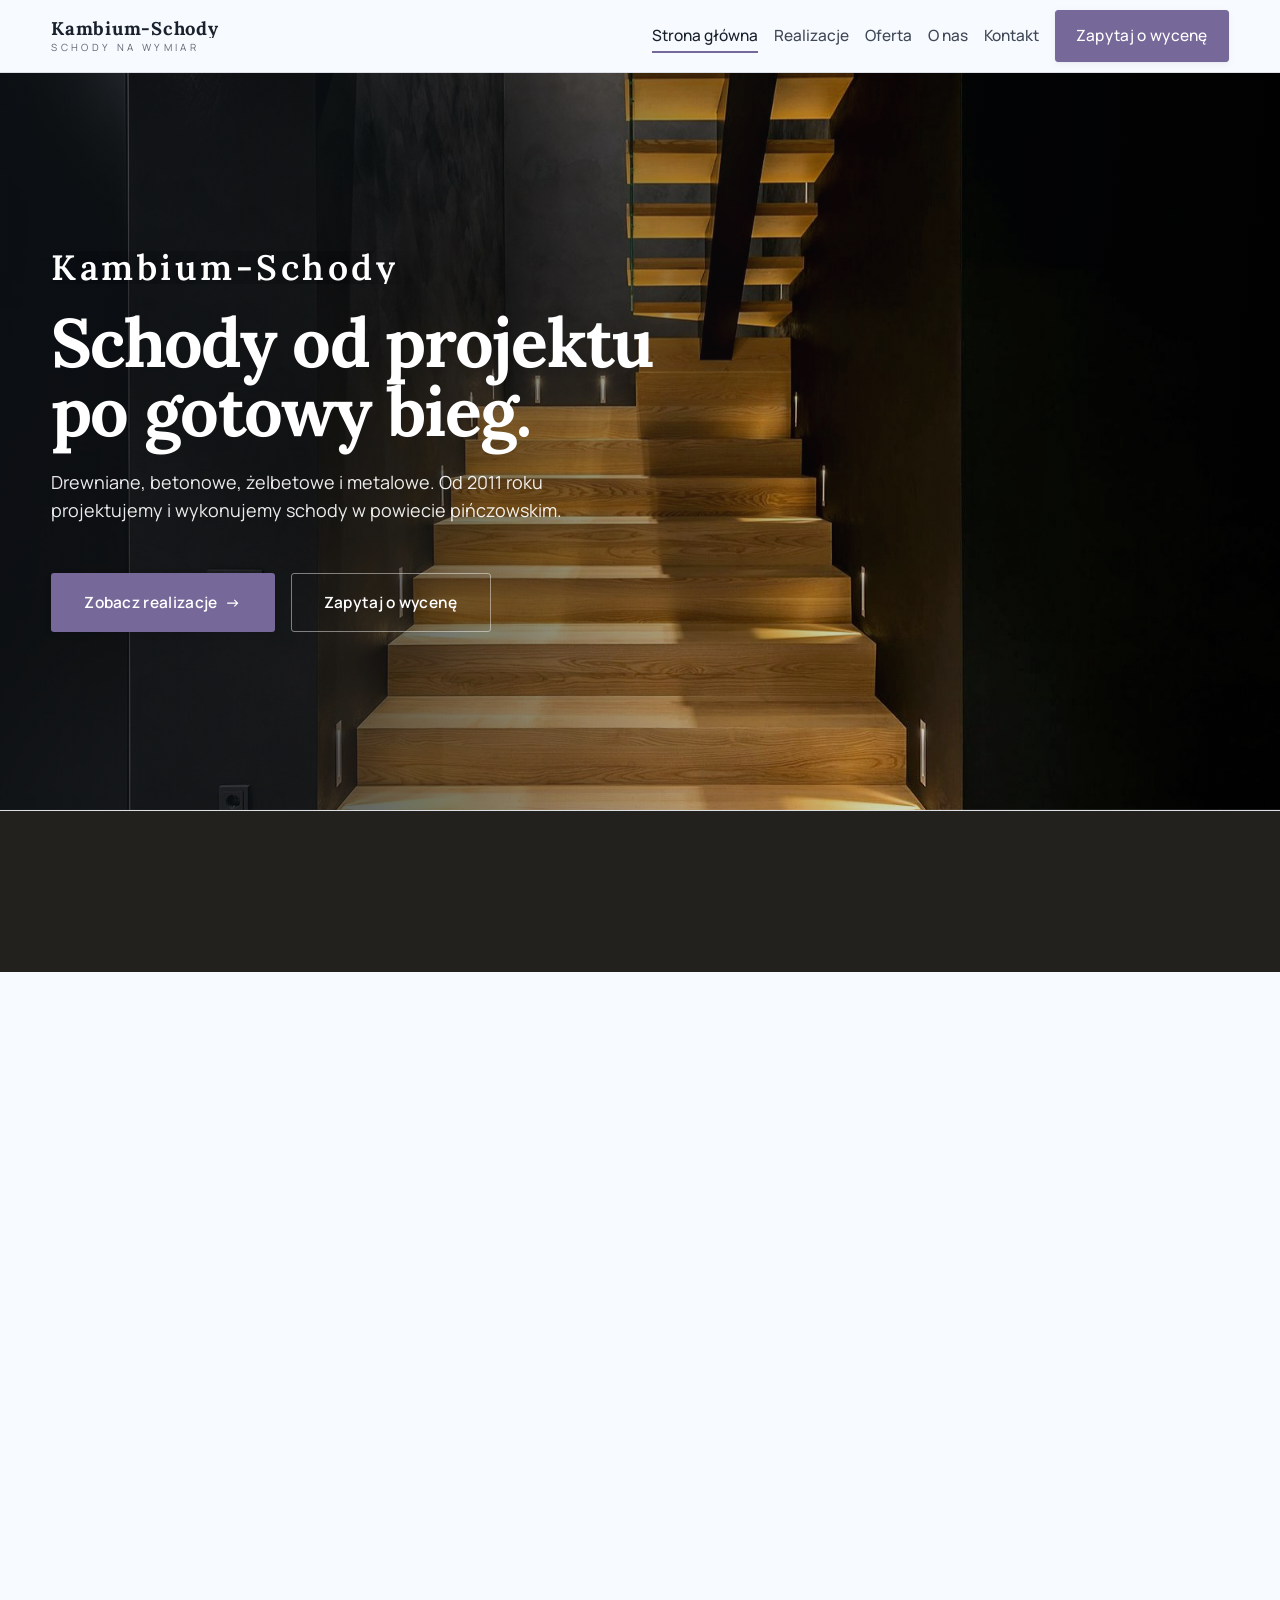
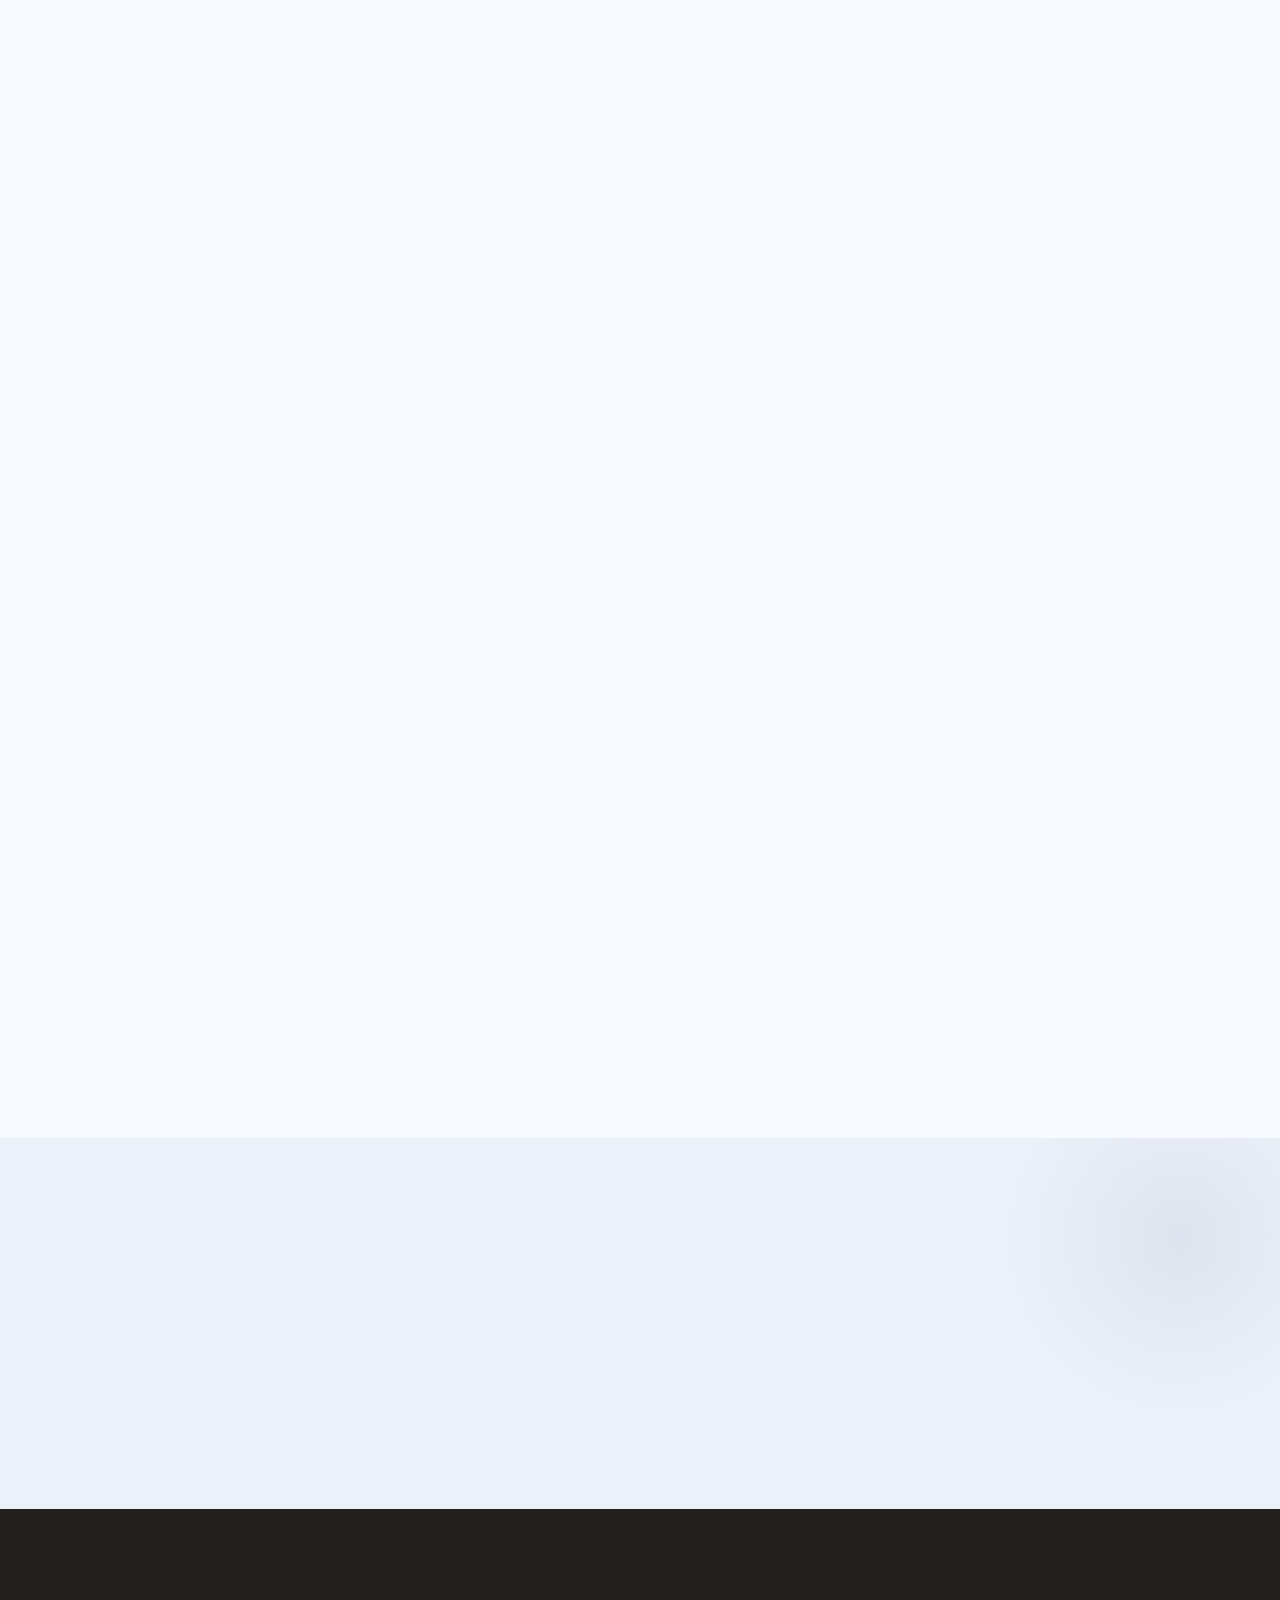
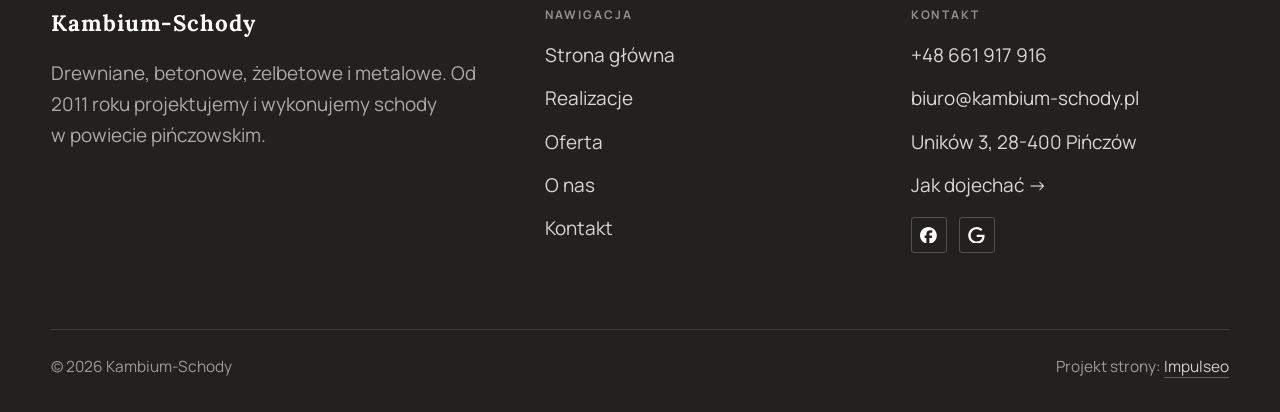
==== index.html @ c18d0c9b "Strona demo: kambium-schody" ====
<!DOCTYPE html>
<html lang="pl">
<head>
<meta charset="UTF-8">
<meta name="viewport" content="width=device-width, initial-scale=1.0">
<title>Kambium-Schody - schody na wymiar</title>
<meta name="description" content="Schody drewniane, betonowe, żelbetowe i metalowe na wymiar. Uników, powiat pińczowski. Zadzwoń: +48 661 917 916.">
<link rel="canonical" href="https://kris20032.github.io/kambium-schody/">
<meta name="robots" content="noindex, nofollow">
<meta property="og:type" content="website">
<meta property="og:locale" content="pl_PL">
<meta property="og:site_name" content="Kambium-Schody">
<meta property="og:title" content="Kambium-Schody - schody na wymiar">
<meta property="og:description" content="Schody drewniane, betonowe, żelbetowe i metalowe na wymiar. Uników, powiat pińczowski. Zadzwoń: +48 661 917 916.">
<meta property="og:url" content="https://kris20032.github.io/kambium-schody/">
<meta property="og:image" content="https://kris20032.github.io/kambium-schody/img/og.jpg">
<meta property="og:image:width" content="1200">
<meta property="og:image:height" content="630">
<meta name="twitter:card" content="summary_large_image">
<script type="application/ld+json">{"@context": "https://schema.org", "@type": "LocalBusiness", "name": "Kambium-Schody", "url": "https://kris20032.github.io/kambium-schody/", "telephone": "+48661917916", "image": "https://kris20032.github.io/kambium-schody/img/og.jpg", "areaServed": "Uników", "sameAs": ["https://www.facebook.com/p/Kambium-Schody-%C5%81ukasz-%C5%9Acis%C5%82o-100090317103360/", "https://www.google.com/maps/place/Kambium-Schody/@50.5383953,20.6402071,166m/data=!3m1!1e3!4m6!3m5!1s0x4717eae96c76dff5:0x727a5f4c9ac15c52!8m2!3d50.5385133!4d20.6400999!16s%2Fg%2F1tglxqtf"]}</script>
<link rel="preconnect" href="https://fonts.googleapis.com">
<link rel="preconnect" href="https://fonts.gstatic.com" crossorigin>
<link href="https://fonts.googleapis.com/css2?family=Lora:wght@500;600;700&family=Manrope:wght@400;500;600&display=swap" rel="stylesheet">
<link rel="stylesheet" href="assets/styles.css?v=30f448a4">
</head>
<body>

<header class="nav">
  <div class="wrap nav-inner">
    <a class="brand" href="index.html"><span class="name">Kambium-Schody</span><span class="sub">Schody na wymiar</span></a>
    <nav class="nav-links">
      <a href="index.html" class="active" aria-current="page">Strona główna</a>
      <a href="realizacje.html">Realizacje</a>
      <a href="oferta.html">Oferta</a>
      <a href="o-nas.html">O nas</a>
      <a href="kontakt.html">Kontakt</a>
      <a href="kontakt.html" class="btn btn-accent">Zapytaj o wycenę</a>
    </nav>
    <button class="nav-toggle" aria-label="Menu"><span></span><span></span><span></span></button>
  </div>
</header>

<main>
<section class="hero-cine">
  <img src="img/hero.jpg" fetchpriority="high" data-rotate="img/g1.jpg" alt="Kambium-Schody - Schody od projektu po gotowy bieg. " width="1600" height="1068">
  <div class="wrap">
    <div class="hero-copy">
      <div class="brandmark bm-m"><span class="bm-line"><span>Kambium-Schody</span></span></div>
      <h1>Schody od projektu po gotowy bieg. </h1>
      <p class="lead">Drewniane, betonowe, żelbetowe i metalowe. Od 2011 roku projektujemy i wykonujemy schody w powiecie pińczowskim.</p>
      <div class="hero-actions">
        <a href="realizacje.html" class="btn btn-accent">Zobacz realizacje <span class="arr">→</span></a>
        <a href="kontakt.html" class="btn btn-ghost btn-on-dark">Zapytaj o wycenę</a>
      </div>
    </div>
  </div>
</section>
<section class="strip n-5" style="padding-block:0">
  <div class="wrap">
    <div class="item reveal"><div class="k">Od 2011 roku</div><div class="v"></div></div>
    <div class="item reveal"><div class="k">Pomiar u klienta</div><div class="v"></div></div>
    <div class="item reveal"><div class="k">Drewno, beton, stal</div><div class="v"></div></div>
    <div class="item reveal"><div class="k">Projekt pod wymiar</div><div class="v"></div></div>
    <div class="item reveal"><div class="k">Powiat pińczowski</div><div class="v"></div></div>
  </div>
</section>
<section>
  <div class="wrap split">
    <div class="split-art reveal"><img src="img/g2.jpg" alt="Kambium-Schody - realizacja" loading="lazy" width="1600" height="1066" decoding="async"></div>
    <div class="split-copy reveal">
      <span class="eyebrow">Jak pracujemy</span>
      <h2>O nas</h2>
      <p class="muted">Od 2011 roku projektujemy i wykonujemy schody. Siedzibę mamy w Unikowie koło Pińczowa, a pracujemy głównie w powiecie pińczowskim i okolicach.</p>
      <p class="muted">Każde zlecenie traktujemy osobno, bo przy schodach liczy się każdy centymetr wysokości.</p>
      <a href="o-nas.html" class="btn btn-ghost">Poznaj nas <span class="arr">→</span></a>
    </div>
  </div>
</section>
<section class="gateways-band">
  <div class="wrap">
    <div class="gateways">
      <a href="oferta.html" class="gateway reveal"><img src="img/g3.jpg" alt="Schody drewniane" loading="lazy" width="1600" height="1068" decoding="async"><span class="g-ttl">Schody drewniane</span></a>
      <a href="oferta.html" class="gateway reveal"><img src="img/g4.jpg" alt="Schody betonowe i żelbetowe" loading="lazy" width="1562" height="1028" decoding="async"><span class="g-ttl">Schody betonowe i żelbetowe</span></a>
      <a href="oferta.html" class="gateway reveal"><img src="img/g5.jpg" alt="Schody metalowe" loading="lazy" width="1566" height="1036" decoding="async"><span class="g-ttl">Schody metalowe</span></a>
    </div>
  </div>
</section>
<section class="stopklatka" aria-hidden="true">
  <div class="stk-bg" style="background-image:url(img/g6.jpg)"></div>
</section>
<section class="opinie op-fallback">
  <div class="wrap">
    <div class="head center reveal">
      <span class="eyebrow">Opinie</span>
      <h2>Co mówią klienci</h2>
      <p>Wpisz Kambium-Schody w Google i przeczytaj opinie. Piszą je klienci po montażu, nie my.</p>
    </div>
  </div>
</section>
<section>
  <div class="wrap">
    <div class="head reveal">
      <span class="eyebrow">Realizacje</span>
      <h2>Schody we wnętrzach</h2>
      <p>Drewno, beton i stal. Zobacz, jakie rodzaje schodów można zrobić we wnętrzu, a o nasze realizacje zapytaj przy telefonie.</p>
    </div>
    <div class="gallery">
      <div class="tile t-two3 reveal"><img src="img/g7.jpg" alt="Kambium-Schody" loading="lazy" width="1534" height="990" decoding="async"></div>
      <div class="tile t-third reveal"><img src="img/about.jpg" alt="Kambium-Schody" loading="lazy" width="720" height="960" decoding="async"></div>
    </div>
    <div style="margin-top:var(--space-7)" class="reveal"><a href="realizacje.html" class="btn btn-accent">Pełna galeria <span class="arr">→</span></a></div>
  </div>
</section>
<section class="cta">
  <div class="wrap">
    <div class="reveal">
      <span class="eyebrow">Współpraca</span>
      <h2>Zacznijmy od krótkiej rozmowy.</h2>
      <p>Jeden telefon wystarczy, żeby wiedzieć, na czym stoisz.</p>
    </div>
    <div class="cta-actions reveal">
      <a href="kontakt.html" class="btn btn-light">Zapytaj o wycenę <span class="arr">→</span></a>
      <a href="tel:+48661917916" class="btn btn-ghost btn-ghost-cta">+48 661 917 916</a>
    </div>
  </div>
</section>
</main>

<footer>
  <div class="wrap">
    <div class="foot-grid">
      <div class="foot-brand">
        <div class="name">Kambium-Schody</div>
        <p>Drewniane, betonowe, żelbetowe i metalowe. Od 2011 roku projektujemy i wykonujemy schody w powiecie pińczowskim.</p>
      </div>
      <div class="foot-col">
        <h4>Nawigacja</h4>
        <a href="index.html">Strona główna</a>
        <a href="realizacje.html">Realizacje</a>
        <a href="oferta.html">Oferta</a>
        <a href="o-nas.html">O nas</a>
        <a href="kontakt.html">Kontakt</a>
      </div>
      <div class="foot-col">
        <h4>Kontakt</h4>
        <a href="tel:+48661917916">+48 661 917 916</a>
        <a href="mailto:biuro@kambium-schody.pl">biuro@kambium-schody.pl</a>
        <p>Uników 3, 28-400 Pińczów</p>
        <a href="https://www.google.com/maps/place/Kambium-Schody/@50.5383953,20.6402071,166m/data=!3m1!1e3!4m6!3m5!1s0x4717eae96c76dff5:0x727a5f4c9ac15c52!8m2!3d50.5385133!4d20.6400999!16s%2Fg%2F1tglxqtf" target="_blank" rel="noopener">Jak dojechać →</a>
      <div class="foot-soc">
        <a class="soc" href="https://www.facebook.com/p/Kambium-Schody-%C5%81ukasz-%C5%9Acis%C5%82o-100090317103360/" target="_blank" rel="noopener" aria-label="Facebook - Kambium-Schody"><svg viewBox="0 0 24 24" aria-hidden="true" focusable="false"><path d="M9.101 23.691v-7.98H6.627v-3.667h2.474v-1.58c0-4.085 1.848-5.978 5.858-5.978.401 0 .955.042 1.468.103a8.68 8.68 0 0 1 1.141.195v3.325a8.623 8.623 0 0 0-.653-.036 26.805 26.805 0 0 0-.733-.009c-.707 0-1.259.096-1.675.309a1.686 1.686 0 0 0-.679.622c-.258.42-.374.995-.374 1.752v1.297h3.919l-.386 2.103-.287 1.564h-3.246v8.245C19.396 23.238 24 18.179 24 12.044c0-6.627-5.373-12-12-12s-12 5.373-12 12c0 5.628 3.874 10.35 9.101 11.647Z" fill="currentColor"/></svg></a>
        <a class="soc" href="https://www.google.com/maps/place/Kambium-Schody/@50.5383953,20.6402071,166m/data=!3m1!1e3!4m6!3m5!1s0x4717eae96c76dff5:0x727a5f4c9ac15c52!8m2!3d50.5385133!4d20.6400999!16s%2Fg%2F1tglxqtf" target="_blank" rel="noopener" aria-label="Google - Kambium-Schody"><svg viewBox="0 0 24 24" aria-hidden="true" focusable="false"><path d="M12.48 10.92v3.28h7.84c-.24 1.84-.853 3.187-1.787 4.133-1.147 1.147-2.933 2.4-6.053 2.4-4.827 0-8.6-3.893-8.6-8.72s3.773-8.72 8.6-8.72c2.6 0 4.507 1.027 5.907 2.347l2.307-2.307C18.747 1.44 16.133 0 12.48 0 5.867 0 .307 5.387.307 12s5.56 12 12.173 12c3.573 0 6.267-1.173 8.373-3.36 2.16-2.16 2.84-5.213 2.84-7.667 0-.76-.053-1.467-.173-2.053H12.48z" fill="currentColor"/></svg></a>
      </div>
      </div>
    </div>
    <div class="foot-bot">
      <span>© 2026 Kambium-Schody</span>
      <span>Projekt strony: <a class="foot-credit" href="https://impulseo.pl" target="_blank" rel="noopener">Impulseo</a></span>
    </div>
  </div>
</footer>
<div class="sticky-reserve"><a class="sr-book" href="kontakt.html">Zapytaj o wycenę</a><a class="sr-call" href="tel:+48661917916" aria-label="Zadzwoń"><svg class="ico-tel" width="16" height="16" viewBox="0 0 24 24" fill="none" aria-hidden="true"><path d="M6.6 10.8a15.5 15.5 0 0 0 6.6 6.6l2.2-2.2a1 1 0 0 1 1-.24 11.4 11.4 0 0 0 3.6.58 1 1 0 0 1 1 1V20a1 1 0 0 1-1 1A17 17 0 0 1 3 4a1 1 0 0 1 1-1h3.5a1 1 0 0 1 1 1c0 1.25.2 2.46.58 3.6a1 1 0 0 1-.25 1l-2.23 2.2Z" fill="currentColor"/></svg></a></div>
<div class="demo-wazne" data-do="2026-11-19" data-cykl="3" hidden><svg class="dw-ico" width="13" height="13" viewBox="0 0 24 24" fill="none" aria-hidden="true"><circle cx="12" cy="12" r="8.6" stroke="currentColor" stroke-width="1.8"/><path d="M12 7.2V12l3.3 2" stroke="currentColor" stroke-width="1.8" stroke-linecap="round"/></svg><span class="dw-txt"></span></div>

<script src="assets/main.js"></script>
</body>
</html>
---- assets/styles.css ----
/* ============================================================
   STOLBASZ — premium, architektoniczny B2B fit-out
   Jasna paleta, zero brązu. System wg premium-web-craft.
   Projekt strony: Impulseo (impulseo.pl)
   ============================================================ */

:root{
  /* PALETA — jasna, architektoniczna, chłodna */
  --paper:#F3F1EC;          /* główne tło */
  --paper-2:#E6E3DB;        /* sekcje alternatywne (chłodny jasny szary) */
  --paper-3:#E6E3DB;        /* delikatne wypełnienia */
  --ink:#23211E;            /* tekst główny — chłodny grafit */
  --ink-soft:#43403A;       /* nagłówki drugorzędne */
  --muted:#87837A;          /* tekst poboczny */
  --line:rgba(35,33,30,.12);/* hairline */
  --accent:#8A6B3C;         /* stonowany petrol-slate — jedyny akcent */
  --accent-d:#6E5430;
  --accent-soft:rgba(138,107,60,.10);
  --dark:#23211E;           /* sekcje ciemne (stopka/CTA) */

  /* HOVER ZDJĘĆ — JEDEN standard dla całego silnika (decyzja K. 04.08.2026, artefakt z wariantami).
     AKTUALNE (K.+Szymon 09.08.2026, wybór z artefaktu 6 wariantów): zoom 1.05 przy 1.4s -
     przy tak długim czasie mocniejszy kadr NIE skacze, tylko „oddycha". Poprzedni standard
     (1.02 / .55s z 04.08) odbierany jako dynamiczny i szybki.
     Spoczynek lekko przygaszony, ale TYLKO tam, gdzie jest mysz (@media hover:hover) —
     na telefonie zdjęcia zostają w pełnej jasności. */
  --img-zoom:1.05;                   /* K.+Szymon 09.08: wariant F z artefaktu porównawczego */
  --img-rest:brightness(.95) saturate(.99);
  --img-hot:brightness(1.06) saturate(1.05);
  --img-dur:1.4s;                    /* K.+Szymon 09.08 (wariant F): powoli = elegancko */
  --img-ease:cubic-bezier(.16,.84,.44,1);  /* miękki ogon, efekt „oddychania" */

  /* ODSTĘPY — skala 4/8 */
  --space-1:4px; --space-2:8px; --space-3:12px; --space-4:16px; --space-5:24px;
  --space-6:32px; --space-7:48px; --space-8:64px; --space-9:96px; --space-10:128px;

  /* TYPOGRAFIA — fluid clamp() (skala podbita 16.07.2026: większe, czytelniejsze litery — uwaga Adama) */
  --text-sm:clamp(.9rem,.87rem + .12vw,1rem);
  --text-base:clamp(1.08rem,1.04rem + .18vw,1.2rem);
  --text-lg:clamp(1.24rem,1.15rem + .34vw,1.44rem);
  --text-h3:clamp(1.34rem,1.22rem + .55vw,1.66rem);
  --text-h2:clamp(2.1rem,1.66rem + 2.1vw,3.1rem);
  --text-h1:clamp(2.9rem,2.1rem + 4vw,5.1rem);

  /* PROMIENIE — architektoniczne, raczej ostre */
  --r-sm:3px; --r-md:6px; --r-lg:10px;

  /* RUCH */
  --ease:cubic-bezier(.25,.46,.45,.94); --dur:.24s;

  /* CIENIE — miękkie, warstwowe */
  --sh-sm:0 1px 2px rgba(16,24,32,.04), 0 2px 8px rgba(16,24,32,.05);
  --sh-md:0 2px 6px rgba(16,24,32,.05), 0 12px 28px -8px rgba(16,24,32,.12);
  --sh-lg:0 6px 14px rgba(16,24,32,.07), 0 26px 56px -18px rgba(16,24,32,.22);

  --hairline:1px solid var(--line);

  --font-display:'Lora',serif;
  --font-body:'Manrope',sans-serif;
}

*{box-sizing:border-box;margin:0;padding:0}
html{scroll-behavior:smooth}
body{
  font-family:var(--font-body);
  font-size:var(--text-base);
  line-height:1.65;
  color:var(--ink);
  background:var(--paper);
  -webkit-font-smoothing:antialiased;
  text-rendering:optimizeLegibility;
}
img{max-width:100%;height:auto;display:block}  /* height:auto = width/height z atrybutów trzyma proporcje (TOP#12) */
a{color:inherit;text-decoration:none}

.wrap{width:min(92%,1180px);margin-inline:auto}
section{padding-block:clamp(52px,6.5vw,96px)}

h1,h2,h3{font-family:var(--font-display);font-weight:700;line-height:1.08;letter-spacing:-.02em;color:var(--ink)}
h1{font-size:var(--text-h1);letter-spacing:-.035em}
h2{font-size:var(--text-h2);letter-spacing:-.025em}
h3{font-size:var(--text-h3)}
/* MIARA — długość wiersza. WCAG 2.2 SC 1.4.8: max 80 znaków; Butterick: 45–90.
   68ch daje realnie 72–78 znaków polskiego tekstu, czyli z zapasem pod granicą.
   Wcześniej limit miał TYLKO <p> — <li>, <blockquote> i <dd> nie miały żadnego,
   i to jedyny powód, dla którego 23 bloki na dwóch oddanych stronach jadą po
   83–106 znaków w wierszu (pomiar 07.08.2026, bramka `miara`).
   ⚠️ Listy i definicje ograniczamy TYLKO bez klasy: `ul`/`ol` z klasą to u nas
   układ (siatki kafli, menu), a nie tekst ciągły — tam miarę wyznacza układ. */
/* 60ch, nie 68ch (K. 10.08): po zmianie fontów na węższe kroje (DM Sans i spółka)
   w 68ch mieściło się ~90 znaków - bramka pikselowa słusznie zgłaszała przekroczenie
   granicy 80. Pomiar na żywej przeglądarce: 60ch = 90 znaków, 53ch = ~78 znaków, czyli normę WCAG 1.4.8. */
:root{ --miara:53ch }
p{max-width:min(100%,var(--miara))}
blockquote,
ul:not([class])>li, ol:not([class])>li,
dl:not([class])>dd{max-width:min(100%,var(--miara))}

/* ⚠️ Świadomie BEZ wyjątku `.tile p,.card p,.svc p{max-width:none}`, choć nasuwa się sam:
   te akapity BYŁY już ograniczone (stare `p{max-width:65ch}`), więc „wyjątek" nie odblokowałby
   niczego nowego — tylko ROZLUŹNIŁ stan sprzed zmiany na wszystkich demach naraz.
   `figcaption` żadna z reguł wyżej nie dotyczy, więc też nie potrzebuje zwolnienia. */

/* ŁAMANIE. `balance` wyrównuje długości wierszy w nagłówku, `pretty` pilnuje ostatniego
   wiersza akapitu, żeby nie został w nim jeden wyraz. Obsługiwane od Chrome 117 /
   Safari 17.5; starsze przeglądarki po prostu ignorują tę własność.
   `text-wrap:pretty` nie występowało dotąd ANI RAZ w silniku ani w repo klientów. */
h1,h2,h3,.lead,.lede{text-wrap:balance}
p,li,blockquote,dd{text-wrap:pretty}

.eyebrow{
  font-family:var(--font-body);
  font-size:var(--text-sm);
  font-weight:600;
  letter-spacing:.18em;
  text-transform:uppercase;
  color:var(--accent);
  display:inline-flex;align-items:center;gap:var(--space-3);
}
/* flex:none + margin-top = kreska trzyma się PIERWSZEJ linii. Wcześniej align-items:center
   centrowało ją względem całego bloku i przy zawinięciu (długi kicker typu
   „…WNĘTRZ · LESZNO · OD 2019") druga linia lądowała z brzydkim wcięciem. */
.eyebrow{align-items:flex-start}
.eyebrow>*,.eyebrow{text-wrap:balance}   /* dlugi kicker lamal sie na sierote typu samo „2019" w drugiej linii */
.eyebrow::before{content:"";width:28px;height:1px;background:var(--accent);display:inline-block;flex:none;margin-top:.62em}

.muted{color:var(--muted)}
.lead{font-size:var(--text-lg);line-height:1.55;color:var(--ink-soft);max-width:50ch}

/* ---------- BUTTONS ---------- */
.btn{
  display:inline-flex;align-items:center;gap:var(--space-2);
  font-weight:600;font-size:var(--text-sm);letter-spacing:.02em;
  padding:var(--space-4) var(--space-6);
  border-radius:var(--r-sm);
  transition:transform var(--dur) var(--ease),box-shadow var(--dur) var(--ease),background var(--dur) var(--ease);
  cursor:pointer;border:1px solid transparent;
}
.btn-accent{background:var(--accent);color:#fff;box-shadow:var(--sh-sm)}
.btn-accent:hover{background:var(--accent-d);transform:translateY(-2px);box-shadow:var(--sh-md)}
.btn-accent:active{transform:translateY(0);box-shadow:var(--sh-sm)}
.btn-ghost{background:transparent;color:var(--ink);border-color:var(--line)}
.btn-ghost:hover{border-color:var(--accent);color:var(--accent);transform:translateY(-2px)}
.btn-light{background:#fff;color:var(--ink);box-shadow:var(--sh-sm)}
.btn-light:hover{transform:translateY(-2px);box-shadow:var(--sh-md)}
.btn .arr{transition:transform var(--dur) var(--ease)}
.btn:hover .arr{transform:translateX(4px)}

/* ---------- NAV ---------- */
.nav{
  position:sticky;top:0;z-index:50;
  background:color-mix(in srgb,var(--paper) 88%,transparent);
  backdrop-filter:saturate(140%) blur(10px);
  border-bottom:var(--hairline);
}
.nav-inner{display:flex;align-items:center;justify-content:space-between;gap:var(--space-5);height:72px}
/* ANTY-NACHODZENIE (K. 05.08.2026): długa nazwa firmy + przycisk z pełnym numerem nie mieściły się w pasku
   i flex ściskał linki PONIŻEJ ich treści - "Kontakt" wchodził na ramkę "Zadzwoń +48 ...". Teraz ustępuje
   nazwa marki (skrót wielokropkiem), a menu i przycisk nigdy się nie kurczą ani nie zachodzą na siebie. */
.brand{display:flex;flex-direction:column;line-height:1;min-width:0;flex:0 1 auto}
.brand .name{font-family:var(--font-display);font-weight:800;font-size:1.35rem;letter-spacing:.04em;white-space:nowrap;overflow:hidden;text-overflow:ellipsis}
.brand .sub{font-size:.62rem;letter-spacing:.34em;text-transform:uppercase;color:var(--muted);margin-top:5px;white-space:nowrap;overflow:hidden;text-overflow:ellipsis}
.nav-links{display:flex;align-items:center;gap:var(--space-6);flex:0 0 auto}
.nav-links a{font-size:var(--text-sm);font-weight:500;color:var(--ink-soft);position:relative;padding-block:4px;white-space:nowrap;transition:color var(--dur) var(--ease)}
.nav-links a::after{content:"";position:absolute;left:0;bottom:0;width:0;height:1.5px;background:var(--accent);transition:width var(--dur) var(--ease)}
.nav-links a:hover,.nav-links a.active{color:var(--ink)}
.nav-links a:hover::after,.nav-links a.active::after{width:100%}
.nav-links .btn{padding:var(--space-2) var(--space-5)}
/* przyciski w nav: właściwy kolor (przebij .nav-links a) + bez podkreślenia */
.nav-links a.btn-accent{color:#fff}
.nav-links a.btn-ghost,.nav-links a.btn-light{color:var(--ink)}
/* CTA w pasku: NIE podkreślenie spod linków menu, ale ten sam przelatujący błysk,
   co na wszystkich innych przyciskach (zgłoszenie K. 13.08.2026 - „na hero jest efekt
   światła przechodzącego przez przycisk, na navbarze go nie ma, a mają być identyczne").
   Reguła `.nav-links a::after` jest silniejsza od `.btn::after`, więc trzeba jej
   geometrię wyzerować i wpisać połysk z nazwy - samo `display:none` gasiło efekt. */
.nav-links a.btn::after{
  display:block;content:"";position:absolute;inset:0;z-index:-1;pointer-events:none;
  width:auto;height:auto;border-radius:inherit;   /* kasuje geometrię podkreślenia (width:0;height:1.5px) */
  background:linear-gradient(100deg,transparent 32%,rgba(255,255,255,.20) 50%,transparent 68%);
  translate:-120% 0}
@media (prefers-reduced-motion:no-preference){
  .nav-links a.btn:hover::after{translate:120% 0;transition:translate .75s var(--mt-ease,cubic-bezier(.16,.84,.44,1))}
}
.nav-toggle{display:none;background:none;border:none;cursor:pointer;flex-direction:column;gap:5px;padding:8px}
.nav-toggle span{width:24px;height:2px;background:var(--ink);transition:var(--dur)}
/* Ciasny zakres MIĘDZY menu mobilnym a pełnym pulpitem: zbijamy odstępy i nazwę marki,
   żeby wszystko zmieściło się naturalnie, zanim w ogóle dojdzie do skracania wielokropkiem. */
@media(max-width:1280px) and (min-width:921px){
  .nav-links{gap:var(--space-4)}
  .nav-links .btn{padding:var(--space-2) var(--space-4)}
  .brand .name{font-size:1.15rem}
}

/* ---------- HERO (split) ---------- */
.hero{position:relative;overflow:hidden;border-bottom:var(--hairline)}
.hero-grid{display:grid;grid-template-columns:1.05fr .95fr;gap:clamp(24px,4vw,60px);align-items:center;
  padding-block:clamp(36px,4.5vw,64px)}
.hero-copy .eyebrow{margin-bottom:var(--space-5)}
.hero-copy h1{margin-bottom:var(--space-5)}
.hero-copy .lead{margin-bottom:var(--space-7)}
.hero-actions{display:flex;flex-wrap:wrap;gap:var(--space-4)}
.hero-art{position:relative;aspect-ratio:4/3;border-radius:var(--r-lg);overflow:hidden;box-shadow:var(--sh-lg)}
.hero-art img{width:100%;height:100%;object-fit:cover}
.hero-art::after{content:"";position:absolute;inset:0;background:linear-gradient(180deg,transparent 55%,rgba(18,24,28,.28))}
.hero-badge{position:absolute;left:var(--space-5);bottom:var(--space-5);z-index:2;
  background:rgba(252,252,251,.94);backdrop-filter:blur(4px);
  border-radius:var(--r-md);padding:var(--space-4) var(--space-5);box-shadow:var(--sh-md);max-width:78%}
.hero-badge strong{display:block;font-family:var(--font-display);font-size:1rem;letter-spacing:-.01em}
.hero-badge span{font-size:var(--text-sm);color:var(--muted)}

/* ---------- HERO duży / kinowy (strona główna) ---------- */
.hero-cine{position:relative;min-height:clamp(560px,82vh,840px);min-height:clamp(560px,82svh,840px);display:flex;align-items:center;overflow:hidden;border-bottom:var(--hairline)}
.hero-cine>img{position:absolute;inset:0;width:100%;height:100%;object-fit:cover;z-index:0}
.hero-cine::after{content:"";position:absolute;inset:0;z-index:1;
  background:linear-gradient(95deg,rgba(13,18,23,.86) 0%,rgba(13,18,23,.64) 32%,rgba(13,18,23,.24) 62%,rgba(13,18,23,.04) 100%)}
.hero-cine .wrap{position:relative;z-index:2;padding-block:var(--space-8)}
.hero-cine .hero-copy{max-width:660px}
.hero-cine .eyebrow{color:#fff;margin-bottom:var(--space-5)}
.hero-cine .eyebrow::before{background:#fff}
.hero-cine h1{color:#fff;margin-bottom:var(--space-5);font-size:clamp(2.9rem,2rem + 4.4vw,5.2rem);text-wrap:balance}
.hero-cine .lead{color:rgba(255,255,255,.92);max-width:48ch;margin-bottom:var(--space-7)}
.hero-cine .hero-actions{display:flex;flex-wrap:wrap;gap:var(--space-4)}
/* NISKIE OKNO (laptop z dokiem i paskami przeglądarki ma ~700-780 px wysokości widoku):
   H1 do 5.2rem + długi lead nie mieściły się i przyciski wypadały POD krawędź ekranu -
   klient widział stronę bez ani jednego CTA. Skalujemy w dół, zamiast przycinać treść. */
@media(min-width:821px) and (max-height:820px){
  .hero-cine{min-height:clamp(520px,94svh,780px)}
  .hero-cine .wrap{padding-block:var(--space-6)}
  .hero-cine h1{font-size:clamp(2.2rem,1.5rem + 2.6vw,3.6rem);margin-bottom:var(--space-4)}
  .hero-cine .eyebrow{margin-bottom:var(--space-4)}
  .hero-cine .lead{margin-bottom:var(--space-5);max-width:44ch}
}
@media(max-width:680px){
  .hero-cine{min-height:clamp(520px,76vh,640px);min-height:clamp(520px,76svh,640px);align-items:flex-end}
  .hero-cine::after{background:linear-gradient(0deg,rgba(13,18,23,.9) 6%,rgba(13,18,23,.45) 55%,rgba(13,18,23,.25) 100%)}
  .hero-cine .wrap{padding-bottom:var(--space-9)}
  /* TELEFON (~90% oglądających): lead potrafił zająć 8 linii i zepchnąć CTA poza pierwszy ekran.
     Zwężamy interlinię i skalę - treści nie ucinamy, bo to ona sprzedaje. */
  .hero-cine .lead{font-size:.98rem;line-height:1.5;margin-bottom:var(--space-5)}
  .hero-cine .eyebrow{font-size:.72rem;letter-spacing:.13em;margin-bottom:var(--space-4)}
  .hero-cine .eyebrow::before{width:20px}
  .hero-cine h1{margin-bottom:var(--space-4)}
}

/* full-bleed hero variant (podstrony) */
.pagehead{position:relative;min-height:46vh;min-height:46svh;display:flex;align-items:flex-end;overflow:hidden;border-bottom:var(--hairline)}
.pagehead img{position:absolute;inset:0;width:100%;height:100%;object-fit:cover}
/* 10.08.2026 (decyzja K.): mocniejsze przyciemnienie + cień pod tekstem. Bramka mierzyła na
   nagłówkach podstron 3,38-3,43:1 przy wymaganych 4,5 — jasne zdjęcie (hala, śnieg, niebo)
   podchodziło pod biały tekst. Zdjęcia klientów są różne, więc kontrast musi dawać WARSTWA,
   a nie szczęśliwy dobór kadru. */
.pagehead::after{content:"";position:absolute;inset:0;background:linear-gradient(180deg,rgba(18,24,28,.40),rgba(18,24,28,.76))}
.pagehead .wrap{position:relative;z-index:2;padding-block:var(--space-9);color:#fff}
.pagehead h1{color:#fff;max-width:18ch;text-shadow:0 2px 16px rgba(0,0,0,.55)}
.pagehead .eyebrow{color:#fff}
.pagehead .eyebrow::before{background:#fff}
.pagehead p{color:rgba(255,255,255,.92);margin-top:var(--space-4);max-width:54ch;text-shadow:0 1px 12px rgba(0,0,0,.5)}

/* ---------- STRIP (pasek skrótów / liczby) ---------- */
.strip{background:var(--dark);color:#fff}
/* PASEK HASEŁ — standard 04.08.2026 (decyzja K.): 5 haseł w JEDNYM rzędzie, tekst WYŚRODKOWANY,
   węższe marginesy boczne niż reszta strony (pasek ma iść szerzej), równe wysokości kolumn. */
.strip .wrap{width:min(96%,1440px);display:grid;grid-template-columns:repeat(5,1fr);
  gap:var(--space-5);padding-block:var(--space-7);align-items:stretch}
.strip .item .k{font-family:var(--font-display);font-size:clamp(1.05rem,.82rem + .85vw,1.55rem);
  font-weight:800;letter-spacing:-.02em;color:#fff;line-height:1.18;text-wrap:balance}
.strip .item .v{font-size:var(--text-sm);color:rgba(255,255,255,.66);margin-top:var(--space-2);line-height:1.4}
.strip .item{border-left:2px solid var(--accent);padding-inline:var(--space-4);
  text-align:center;display:flex;flex-direction:column;justify-content:center}
/* liczba kolumn = liczba haseł, żeby ostatnie nie zostawało samo w drugim rzędzie.
   Klasę n-N nadaje multipage.py; domyślnie (bez klasy) pasek jest 5-kolumnowy. */
.strip.n-2 .wrap{grid-template-columns:repeat(2,1fr)}
.strip.n-3 .wrap{grid-template-columns:repeat(3,1fr)}
.strip.n-4 .wrap{grid-template-columns:repeat(4,1fr);gap:var(--space-6)}
.strip.n-4 .item .k{font-size:clamp(1.3rem,1rem + 1.1vw,2rem)}
.strip.n-6 .wrap{grid-template-columns:repeat(6,1fr);gap:var(--space-4)}
.strip.n-6 .item .k{font-size:clamp(.98rem,.8rem + .7vw,1.35rem)}
/* równe łamanie: zamiast "długa linia + jedno słowo" obie linie zbliżonej długości */
.strip .item .k{text-wrap:balance}

/* ---------- SECTION HEAD ---------- */
.head{max-width:48rem;margin-bottom:var(--space-8)}
.head.center{margin-inline:auto;text-align:center}
.head .eyebrow{margin-bottom:var(--space-4)}
.head h2{margin-bottom:var(--space-4)}
.head p{color:var(--muted);font-size:var(--text-lg);line-height:1.55}
.head.center p{margin-inline:auto}

/* ---------- INTRO SPLIT ---------- */
.split{display:grid;grid-template-columns:.92fr 1.08fr;gap:clamp(28px,5vw,80px);align-items:center}
.split.rev{grid-template-columns:1.08fr .92fr}
.split.rev .split-art{order:-1}
.split-art{position:relative;aspect-ratio:5/4;border-radius:var(--r-lg);overflow:hidden;box-shadow:var(--sh-lg)}
.split-art img{width:100%;height:100%;object-fit:cover}
.split-copy h2{margin-bottom:var(--space-5)}
.split-copy p+p{margin-top:var(--space-4)}
.split-copy .btn{margin-top:var(--space-6)}

/* ---------- SERVICES (zakres) ---------- */
.svc-grid{display:grid;grid-template-columns:repeat(auto-fit,minmax(280px,1fr));gap:var(--space-5)}
.svc{background:#fff;border:var(--hairline);border-radius:var(--r-md);padding:var(--space-7) var(--space-6);
  transition:transform var(--dur) var(--ease),box-shadow var(--dur) var(--ease),border-color var(--dur) var(--ease);
  position:relative;overflow:hidden}
.svc::before{content:"";position:absolute;left:0;top:0;width:3px;height:0;background:var(--accent);transition:height var(--dur) var(--ease)}
.svc:hover{transform:translateY(-4px);box-shadow:var(--sh-md);border-color:transparent}
.svc:hover::before{height:100%}
.svc .ic{font-family:var(--font-display);font-size:.8rem;font-weight:700;letter-spacing:.12em;color:var(--accent);margin-bottom:var(--space-4)}
.svc h3{margin-bottom:var(--space-3);font-size:1.22rem}
.svc p{color:var(--muted);font-size:var(--text-base);line-height:1.6}

/* big detailed service rows */
.svc-row{display:grid;grid-template-columns:.8fr 1.2fr;gap:clamp(20px,4vw,60px);align-items:center;padding-block:var(--space-8)}
.svc-row+.svc-row{border-top:var(--hairline)}
.svc-row.rev{grid-template-columns:1.2fr .8fr}
/* Naprzemienny układ wierszy oferty: co drugi wiersz ma zdjęcie po PRAWEJ.
   Było `order:-1` — martwy kod, bo zdjęcie i tak jest pierwszym dzieckiem w HTML,
   więc wszystkie wiersze wyglądały identycznie (zdjęcie zawsze z lewej), a `rev`
   zmieniało tylko szerokość kolumn. Znalezione 29.07.2026 przy różnicowaniu kierunków
   animacji (pomiar pozycji: art.mid 390/502 przy row.mid 756 — zawsze lewa strona). */
.svc-row.rev .svc-row-art{order:2}
.svc-row-art{aspect-ratio:4/3;border-radius:var(--r-md);overflow:hidden;box-shadow:var(--sh-md)}
.svc-row-art img{width:100%;height:100%;object-fit:cover}
.svc-row h3{font-size:1.5rem;margin-bottom:var(--space-4)}
.svc-row .num{font-family:var(--font-display);font-size:.85rem;font-weight:700;letter-spacing:.14em;color:var(--accent);display:block;margin-bottom:var(--space-3)}
.svc-row ul{list-style:none;margin-top:var(--space-4);display:flex;flex-direction:column;gap:var(--space-2)}
.svc-row li{position:relative;padding-left:var(--space-5);color:var(--muted);font-size:var(--text-base)}
.svc-row li::before{content:"";position:absolute;left:0;top:.62em;width:8px;height:1px;background:var(--accent)}

/* ---------- GALLERY (realizacje) ---------- */
.gallery{display:grid;grid-template-columns:repeat(12,1fr);gap:var(--space-4);grid-auto-rows:200px}
/* GALERIA MASONRY — pionowe zdjęcia (portrety beauty/wellness) bez przycinania: kolumny, height auto */
.gallery-masonry{column-count:3;column-gap:var(--space-4)}
@media(max-width:900px){.gallery-masonry{column-count:2}}
@media(max-width:560px){.gallery-masonry{column-count:1}}
.gallery-masonry .m-tile{break-inside:avoid;margin:0 0 var(--space-4);padding:0;position:relative;overflow:hidden;border-radius:var(--r-md);border:1px solid var(--line)}
.gallery-masonry .m-tile img{width:100%;height:auto;display:block}
.gallery-masonry .m-tile .cap{position:absolute;left:0;right:0;bottom:0;padding:var(--space-4);color:#fff;background:linear-gradient(0deg,rgba(0,0,0,.55),transparent);font-size:var(--text-sm)}
.gallery-masonry .m-tile .cap small{display:block;font-weight:400;opacity:.78;letter-spacing:.04em;text-transform:uppercase;font-size:.66rem;margin-top:3px}
.tile{position:relative;overflow:hidden;border-radius:var(--r-md);box-shadow:var(--sh-sm);
  transition:transform var(--dur) var(--ease),box-shadow var(--dur) var(--ease)}
.tile img{width:100%;height:100%;object-fit:cover;
  transition:transform var(--img-dur) var(--img-ease),filter var(--img-dur) var(--img-ease)}
.tile:hover{box-shadow:var(--sh-md)}
.tile .cap{position:absolute;left:0;right:0;bottom:0;padding:var(--space-5) var(--space-4) var(--space-4);
  /* mocniejszy spad + cien pod tekstem: na JASNYCH zdjeciach klienta (biale fronty, sciany)
     slaby gradient dawal kontrast ~1.5:1 zamiast wymaganych 3.6:1 (bramka wygladu, 10.08.2026) */
  background:linear-gradient(transparent 10%,rgba(18,24,28,.55) 40%,rgba(18,24,28,.88) 68%,rgba(18,24,28,.99));color:#fff;
  text-shadow:0 1px 2px rgba(0,0,0,.85),0 2px 10px rgba(0,0,0,.55);
  font-size:var(--text-sm);font-weight:600;letter-spacing:.01em;
  opacity:0;transform:translateY(8px);transition:var(--dur) var(--ease)}
.tile:hover .cap{opacity:1;transform:translateY(0)}
.tile .cap small{display:block;font-weight:400;opacity:.78;letter-spacing:.04em;text-transform:uppercase;font-size:.66rem;margin-top:3px}
/* bento spans */
.t-wide{grid-column:span 6}
.t-tall{grid-column:span 6;grid-row:span 2}
.t-std{grid-column:span 6}
.t-third{grid-column:span 4}
.t-two3{grid-column:span 8}

/* ---------- TRUST / WIARYGODNOŚĆ ---------- */
.trust{background:var(--paper-2)}
.trust-grid{display:grid;grid-template-columns:repeat(auto-fit,minmax(240px,1fr));gap:var(--space-5);margin-top:var(--space-7)}
.trust-card{background:#fff;border-radius:var(--r-md);padding:var(--space-7) var(--space-6);box-shadow:var(--sh-sm);border-top:3px solid var(--accent)}
.trust-card .big{font-family:var(--font-display);font-size:clamp(1.8rem,1.3rem + 1.6vw,2.6rem);font-weight:800;letter-spacing:-.02em;color:var(--ink);line-height:1}
.trust-card h3{font-size:1.12rem;margin:var(--space-3) 0 var(--space-2)}
.trust-card p{color:var(--muted);font-size:var(--text-base);line-height:1.55}

/* ---------- CTA band ---------- */
.cta{background:var(--dark);color:#fff;position:relative;overflow:hidden}
/* telefon w CTA: na ciemnym tle biały (domyślnie), rodziny z JASNYM tłem CTA
   nadpisują to u siebie - wcześniej kolor siedział w stylu inline i wygrywał z rodziną. */
.cta .btn-ghost-cta{color:#fff;border-color:rgba(255,255,255,.3)}
.cta .wrap{display:grid;grid-template-columns:1.4fr .6fr;gap:var(--space-7);align-items:center;position:relative;z-index:2}
.cta h2{color:#fff;max-width:20ch}
.cta p{color:rgba(255,255,255,.74);margin-top:var(--space-4)}
.cta-actions{display:flex;flex-direction:column;gap:var(--space-3);align-items:flex-start}
.cta::before{content:"";position:absolute;right:-80px;top:-80px;width:360px;height:360px;border-radius:50%;
  background:radial-gradient(circle,var(--accent-soft),transparent 70%)}

/* ---------- CONTACT ---------- */
.contact-grid{display:grid;grid-template-columns:.85fr 1.15fr;gap:clamp(28px,4vw,56px);align-items:start}
.info-list{display:flex;flex-direction:column;gap:var(--space-2)}
.info-row{display:flex;gap:var(--space-4);align-items:flex-start;padding-block:var(--space-4);border-bottom:var(--hairline)}
.info-row .ic{flex:none;width:42px;height:42px;display:grid;place-items:center;border-radius:50%;
  background:var(--accent-soft);color:var(--accent);font-size:1.05rem}
.info-row .lbl{font-size:.72rem;letter-spacing:.14em;text-transform:uppercase;color:var(--muted)}
.info-row .val{font-weight:600;font-size:var(--text-base);margin-top:2px}
.info-row a.val:hover{color:var(--accent)}
.map{border:none;border-radius:var(--r-lg);box-shadow:var(--sh-md);width:100%;height:100%;min-height:380px;filter:grayscale(.2) contrast(1.02)}
.form{background:#fff;border:var(--hairline);border-radius:var(--r-lg);padding:clamp(24px,3vw,40px);box-shadow:var(--sh-sm)}
.form .fld{margin-bottom:var(--space-5)}
.form label{display:block;font-size:var(--text-sm);font-weight:600;margin-bottom:var(--space-2)}
.form input,.form textarea{width:100%;font-family:inherit;font-size:var(--text-base);color:var(--ink);
  padding:var(--space-4);border:var(--hairline);border-radius:var(--r-sm);background:var(--paper);transition:border-color var(--dur)}
.form input:focus,.form textarea:focus{outline:none;border-color:var(--accent);background:#fff}
.form textarea{resize:vertical;min-height:120px}
.form .note{font-size:var(--text-sm);color:var(--muted);margin-top:var(--space-3)}

/* ---------- FOOTER ---------- */
footer{background:var(--dark);color:#fff;padding-block:var(--space-9) var(--space-6)}
.foot-grid{display:grid;grid-template-columns:1.4fr 1fr 1fr;gap:var(--space-7);margin-bottom:var(--space-8)}
.foot-brand .name{font-family:var(--font-display);font-weight:800;font-size:1.4rem;letter-spacing:.04em}
.foot-brand p{color:rgba(255,255,255,.62);margin-top:var(--space-4);font-size:var(--text-base);max-width:38ch}
.foot-col h4{font-size:.74rem;letter-spacing:.16em;text-transform:uppercase;color:rgba(255,255,255,.5);margin-bottom:var(--space-4)}
.foot-col a,.foot-col p{display:block;color:rgba(255,255,255,.82);font-size:var(--text-base);margin-bottom:var(--space-3)}
.foot-col a:hover{color:#fff}
.foot-bot{border-top:1px solid rgba(255,255,255,.12);padding-top:var(--space-5);display:flex;justify-content:space-between;flex-wrap:wrap;gap:var(--space-3);
  font-size:var(--text-sm);color:rgba(255,255,255,.55)}
.foot-bot a:hover{color:#fff}
/* Podpis w stopce = klikalny link do impulseo.pl (31.07.2026). Ma być WIDOCZNIE klikalny,
   ale nie krzyczeć - stąd sam kolor jaśniejszy + delikatne podkreślenie na najeździe. */
.foot-bot a.foot-credit{color:rgba(255,255,255,.78);text-decoration:none;border-bottom:1px solid rgba(255,255,255,.28)}
.foot-bot a.foot-credit:hover{color:#fff;border-bottom-color:#fff}

/* ---------- REVEAL ---------- */
.reveal{opacity:0;transform:translateY(22px);transition:opacity .6s var(--ease),transform .6s var(--ease)}
.reveal.in{opacity:1;transform:none}

/* ---------- RESPONSIVE ---------- */
@media(max-width:920px){
  .hero-grid,.split,.split.rev,.svc-row,.svc-row.rev,.cta .wrap,.contact-grid,.foot-grid{grid-template-columns:1fr}
  .split.rev .split-art,.svc-row.rev .svc-row-art{order:0}
  .hero-art{aspect-ratio:16/10;max-height:420px}
  .strip .wrap,.strip.n-2 .wrap,.strip.n-3 .wrap,.strip.n-4 .wrap,.strip.n-6 .wrap{grid-template-columns:repeat(2,1fr);gap:var(--space-6)}
  .strip .item .k,.strip.n-6 .item .k{font-size:clamp(1.3rem,1.1rem + 1vw,2rem)}
  .gallery{grid-auto-rows:180px}
  .t-wide,.t-tall,.t-std,.t-third,.t-two3{grid-column:span 6}
  .t-tall{grid-row:span 1}
  .cta-actions{flex-direction:row;flex-wrap:wrap}
  .foot-grid{gap:var(--space-6)}
}
@media(max-width:680px){
  .nav-links{position:fixed;inset:72px 0 auto 0;background:var(--paper);flex-direction:column;align-items:stretch;
    gap:0;padding:var(--space-4) 6%;border-bottom:var(--hairline);box-shadow:var(--sh-md);
    transform:translateY(-120%);transition:transform var(--dur) var(--ease)}
  .nav-links.open{transform:translateY(0)}
  .nav-links a{padding-block:var(--space-4);border-bottom:var(--hairline)}
  .nav-links .btn{margin-top:var(--space-3);justify-content:center}
  .nav-toggle{display:flex}
  .strip .wrap,.strip.n-2 .wrap,.strip.n-3 .wrap,.strip.n-4 .wrap,.strip.n-6 .wrap{grid-template-columns:1fr}
  .gallery{grid-template-columns:repeat(6,1fr)}
  .foot-grid{grid-template-columns:1fr}
}
@media(prefers-reduced-motion:reduce){
  /* audyt 09.08 TOP#14: samo skrócenie duration przy animacji INFINITE = stroboskop
     (pętla .01ms miga ekranem); iteration-count:1 gasi pętlę naprawdę. Pseudoelementy
     też - tła hero (gastro/studio) animują ::before/img, blanket na * ich nie łapał. */
  *,*::before,*::after{animation-duration:.01ms!important;animation-iteration-count:1!important;animation-delay:0s!important;transition:none!important}
  .reveal{opacity:1!important;transform:none!important}
  html{scroll-behavior:auto}
}

/* ============================================================
   PREMIUM LAYER — destylat deep-researchu branż (anty-AI, spokój).
   Zmienne STOLBASZ (--accent/--ink/--paper/--line/--dark). Ruch ledwo
   zauważalny, krzywa cubic-bezier(.16,.84,.44,1); prefers-reduced-motion
   pokryte blanketem wyżej. Karty hairline zamiast cieni = #1 sygnał „nie-AI".
   ============================================================ */

/* więcej oddechu między sekcjami (liderzy: 110-130px) */
section{padding-block:clamp(64px,8vw,128px)}

/* 1) Aksamitny reveal — dłuższa, miękka krzywa zamiast „skoku" */
.reveal{transition:opacity .9s cubic-bezier(.16,.84,.44,1),transform .9s cubic-bezier(.16,.84,.44,1);will-change:opacity,transform}
/* stagger TYLKO w galerii (tam pozycja = porządek dzieci) */
.gallery .reveal:nth-child(2){transition-delay:.07s}
.gallery .reveal:nth-child(3){transition-delay:.14s}
.gallery .reveal:nth-child(4){transition-delay:.21s}
.gallery .reveal:nth-child(5){transition-delay:.28s}
.gallery .reveal:nth-child(6){transition-delay:.35s}

/* 2) Hero STATYCZNY na .hero-cine — Ken Burns CAŁKIEM WYŁĄCZONY 26.06 (3. zgłoszenie Szymona).
   GENEZA: animowanie scale na <img> hero z teksturami (cegły/framugi) re-samplinguje obraz
   klatka po klatce → na części ekranów drobne drganie/shimmer = „heroshot się trzęsie".
   translateY usunięto wcześniej, scale-only + will-change/GPU NIE wystarczyły do GWARANCJI gładkości.
   Krzysztof zażądał pewności („make sure, że błąd się nie pojawi") > efekt. Zero animacji = 0% drgania.
   Delikatny zoom zostaje TYLKO w pełnoekranowych hero gastro/studio (hg-bg/hs-bg — tło, inny
   mechanizm, chwalone, nigdy nie zgłaszane). NIE wracać do KB na .hero-cine bez realnego testu
   na sprzęcie klienta — to ryzyko regresji „trzęsienia”. */
/* BEZPIECZNY "wow" na hero = jednorazowy FADE-IN (opacity), nie zoom.
   opacity nie dotyka bitmapy → gładkie na KAŻDYM zdjęciu/ekranie/GPU, zero ryzyka migotania.
   Geometryczny ruch (scale/translate) na .hero-cine jest ZAKAZANY (bramka pilnuje). */
@keyframes heroFade{from{opacity:0}to{opacity:1}}
.hero-cine>img{transform:none;animation:heroFade 1.1s ease-out both}

/* 3) Akcentowy hairline pod nagłówkiem sekcji, który „rysuje się" przy wejściu */
.head h2{position:relative;padding-bottom:18px}
.head h2::after{content:"";position:absolute;left:0;bottom:0;height:1px;width:0;background:var(--accent);transition:width 1s cubic-bezier(.16,.84,.44,1) .15s}
.head.center h2::after{left:50%;transform:translateX(-50%)}
.head.reveal.in h2::after,.head.center.reveal.in h2::after{width:54px}

/* 4) Karty HAIRLINE zamiast cieni/zaokrągleń (najmocniejszy anty-AI detal) */
.svc{background:transparent;border:1px solid var(--line);border-radius:var(--r-sm);box-shadow:none}
.svc:hover{box-shadow:none;border-color:var(--accent);transform:translateY(-3px)}
.trust-card{background:transparent;box-shadow:none;border:1px solid var(--line);border-top:2px solid var(--accent);border-radius:var(--r-sm)}
.tile{box-shadow:none;border-radius:var(--r-sm)}
.tile:hover{box-shadow:none}

/* 5) Sticky-nav kondensuje się po przewinięciu (sygnał dopracowania) */
.nav{transition:box-shadow .4s ease,background .4s ease}
.nav.is-stuck{box-shadow:0 1px 0 var(--line),0 14px 30px -24px rgba(0,0,0,.45)}
.nav-inner{transition:height .35s var(--ease)}
.nav.is-stuck .nav-inner{height:60px}

/* 6) MANIFESTO — pełnoekranowy cytat-bohater (zastępuje generyczne „Dlaczego my") */
.manifesto{background:var(--paper-2);text-align:center}
.manifesto .wrap{max-width:60rem}
.manifesto p{font-family:var(--font-display);font-style:italic;font-size:clamp(1.6rem,1rem + 2.4vw,2.8rem);line-height:1.32;color:var(--ink-soft);margin-inline:auto;max-width:26ch;position:relative;padding-top:var(--space-8)}
.manifesto p::before{content:"";position:absolute;top:0;left:50%;transform:translateX(-50%);width:54px;height:1px;background:var(--accent)}
.manifesto p span{color:var(--accent);font-style:italic}

/* 7) GATEWAYS — 3 duże bramy-zdjęcia (zamiast paska menu usług) */
.gateways{display:grid;grid-template-columns:repeat(3,1fr);gap:var(--space-4)}
.gateway{position:relative;aspect-ratio:3/4;overflow:hidden;border-radius:var(--r-sm);display:block}
.gateway img{width:100%;height:100%;object-fit:cover;
  transition:transform var(--img-dur) var(--img-ease),filter var(--img-dur) var(--img-ease)}
.gateway::after{content:"";position:absolute;inset:0;background:linear-gradient(180deg,transparent 38%,rgba(18,24,28,.74))}
/* ===== HOVER ZDJĘĆ — jedno miejsce dla WSZYSTKICH kafli ze zdjęciem (K. 04.08.2026) ===== */
@media(hover:hover){
  .tile img,.gateway img,.m-tile img{filter:var(--img-rest)}
  .tile:hover img,
  .gateway:hover img,
  .m-tile:hover img{transform:scale(var(--img-zoom));filter:var(--img-hot)}
}
.m-tile img{transition:transform var(--img-dur) var(--img-ease),filter var(--img-dur) var(--img-ease)}
.gateway .g-ttl{position:absolute;left:0;right:0;bottom:0;z-index:2;padding:var(--space-6) var(--space-5);color:#fff;font-family:var(--font-display);font-size:1.45rem;letter-spacing:-.01em;line-height:1.15}
.gateway .g-ttl small{display:block;font-family:var(--font-body);font-size:var(--text-sm);font-weight:400;opacity:.82;letter-spacing:.03em;margin-top:5px}
@media(max-width:760px){.gateways{grid-template-columns:1fr}.gateway{aspect-ratio:16/10}}

/* 8) LOGO klienta w nagłówku (gdy podane --logo) */
/* 52px domyślnie (feedback Bartka 06.07.2026: 40px ginęło, uwaga padła 3x; ~56px sprawdzone na żywym demie anna-borowiec-makeup) */
.brand-logo{height:64px;width:auto;max-width:300px;object-fit:contain;display:block}
.nav.is-stuck .brand-logo{height:52px}
@media(max-width:680px){.brand-logo{height:46px;max-width:210px}}


/* === RWD: nagłówki na wąskich ekranach (dodane 17.07.2026 razem z fixem clamp) ===
   Po przywróceniu działania clamp() dolna granica --text-h1 (2.9rem) rozpychała
   dokument przy długich polskich słowach na telefonach. Tu ją zjeżdżamy. */
@media (max-width:560px){
  :root{
    --text-h1:clamp(1.9rem, 1.15rem + 4.4vw, 2.7rem);
    --text-h2:clamp(1.5rem, 1rem + 3vw, 2.1rem);
  }
  .hero-cine h1{font-size:clamp(1.9rem, 1.15rem + 4.4vw, 2.7rem)}
  h1,h2{overflow-wrap:break-word}
}

/* GODZINY (godziny_grid z briefu) — dzień po lewej, godziny po prawej. Wcześniej BRAK stylu
   powodował sklejenie "Poniedziałek-Piątek8:00-20:00" (dodane 2026-07-21). Neutralne dla dem bez grafiku. */
.godz{display:flex;flex-direction:column;gap:2px;max-width:440px;margin-top:8px}
.godz-row{display:flex;justify-content:space-between;align-items:baseline;gap:24px;padding:10px 0;border-bottom:1px solid var(--line)}
.godz-row:last-child{border-bottom:0}
.godz-row b{font-weight:600;color:var(--ink)}
.godz-row span{color:var(--muted);white-space:nowrap}

/* === FAQ (lekcja 08.08.2026) ===
   Sekcja faq_klinika() trafia NIE tylko do rodziny „klinika" (multipage.py: także układ FACHOWCY),
   a style leżały wyłącznie w families/klinika.css — u hydraulika/dekarza FAQ renderowało się jako
   goła lista <details> z domyślnym trójkącikiem przeglądarki (wpadka: demo Instalatorstwo Gała).
   Dlatego baza. Rodzina może to nadpisać na wierzchu. */
.faq-list{max-width:48rem;margin:var(--space-8) auto 0;display:flex;flex-direction:column;gap:var(--space-3)}
.faq-item{border:1px solid var(--line);border-radius:var(--r-md);background:var(--paper);padding:var(--space-4) var(--space-5)}
.faq-item summary{font-family:var(--font-display);font-weight:600;color:var(--ink);cursor:pointer;list-style:none;display:flex;justify-content:space-between;gap:1rem}
.faq-item summary::-webkit-details-marker{display:none}
.faq-item summary::after{content:"+";color:var(--accent-d);font-weight:700;font-size:1.2rem;line-height:1}
.faq-item[open] summary::after{content:"-"}
.faq-item p{color:var(--ink-soft);font-size:var(--text-base);line-height:1.6;margin:var(--space-3) 0 0}

/* === LICZBA OPINII PRZY SEKCJI OPINII (08.08.2026, wzorzec irismeble.pl, decyzja K.) ===
   Trzy cytaty bez kontekstu czyta się jak „firma ma trzy opinie". Ta linijka mówi wprost,
   ile ich jest naprawdę - dane i tak przychodzą z reconu i szły dotąd wyłącznie do hero.
   Baza, nie rodzina: sekcja opinii renderuje się we WSZYSTKICH układach, a style opinii
   leżą per rodzina - bez tego u części rodzin linijka byłaby gołym tekstem (ta sama pułapka
   co z FAQ wyżej). Rodzina może nadpisać na wierzchu. */
.op-meta{
  text-align:center;margin:calc(var(--space-3) * -1) 0 var(--space-6);
  color:var(--muted);font-size:var(--text-base);letter-spacing:.01em;
}
.op-meta .ico-star{color:var(--accent-d);margin-right:2px}

/* --- licznik ważności DEMA (pomysł K. 09.08) - tylko wersje pokazowe --- */
.demo-wazne{position:fixed;top:calc(var(--nav-h, 64px) + 14px);right:14px;z-index:95;
  display:inline-flex;align-items:center;gap:.45em;
  background:rgba(21,25,28,.82);color:#fff;font-size:.72rem;font-weight:600;letter-spacing:.01em;
  padding:.42em .8em .42em .62em;border-radius:999px;backdrop-filter:saturate(140%) blur(8px);
  border:1px solid rgba(255,255,255,.14);box-shadow:0 10px 24px -14px rgba(0,0,0,.6);
  pointer-events:none;
  /* NIE pokazuje się przy wejściu (K. 09.08) - wjeżdża dopiero po zejściu z hero */
  opacity:0;transform:translateY(-10px);
  transition:opacity .7s var(--ease),transform .7s var(--ease)}
.demo-wazne.is-on{opacity:1;transform:none}
.demo-wazne .dw-ico{flex:none;opacity:.85}
.demo-wazne b{font-weight:700;font-variant-numeric:tabular-nums;color:#FFD9A3}
.demo-wazne .dw-zeg{font-variant-numeric:tabular-nums;font-feature-settings:"tnum";
  opacity:.72;margin-left:.15em;letter-spacing:.01em}
.demo-wazne.is-pilne{background:rgba(150,32,28,.9);border-color:rgba(255,255,255,.2)}
.demo-wazne .dw-pilne{color:#FFE0DE}
@media(max-width:820px){.demo-wazne{top:auto;bottom:70px;right:10px}}

/* --- pasek mini-opinii pod hero (audyt 09.08 TOP#27) - tylko przy realnych recenzjach --- */
.opinie-mini{padding-block:0;border-bottom:var(--hairline)}
.opinie-mini .om-row{display:grid;grid-template-columns:repeat(3,1fr);gap:var(--space-6);padding-block:var(--space-5)}
.opinie-mini .om-item blockquote{font-size:var(--text-sm);color:var(--ink-soft);line-height:1.5;margin:0}
.opinie-mini .om-autor{display:block;margin-top:var(--space-2);font-size:.78rem;font-weight:600;color:var(--muted);letter-spacing:.04em}
@media(max-width:820px){.opinie-mini .om-row{grid-template-columns:1fr;gap:var(--space-4)}
  .opinie-mini .om-item:nth-child(n+3){display:none}}

/* --- AKCENT-TEKST (audyt 09.08 TOP#11/12, decyzja K.) ---------------------------
   Kolor firmowy jest jasny, dopóki nie musi być literą. --accent zostaje żywy
   (kreski, przyciski, pasek haseł); litera akcentowa na JASNYM tle bierze
   --accent-text (dokleja palette_auto; domyślnie accent-d). Tylko color -
   border/background/pseudo zostają żywe. Ciemna sekcja CTA = wyjątek. */
:root{--accent-text:var(--accent-d)}
.eyebrow, .svc .ic, .svc-row .num, .info-row .ic, .info-row a.val:hover,
.manifesto p span, .faq-item summary::after, .op-meta .ico-star, .op-star,
.fu-cta, .obszar-list li:hover, .btn-ghost:hover, .nav.nav-solid .brand .sub,
.proces-os .pc-cur, .os-on .proces-os .proces-line > li.os-done .pno { color:var(--accent-text) }
.cta .eyebrow { color:var(--accent) }

/* --- dostępność (audyt 09.08 TOP#23, podzbiór bezpieczny) --- */
html{scroll-padding-top:84px}                       /* kotwice nie chowają się pod sticky-nav */
:focus-visible{outline:2px solid var(--accent-text);outline-offset:2px}  /* widoczny fokus tylko z klawiatury */
main{display:block}

/* --- kafelek „Zobacz opinie w Google" (K. 09.08) - znak marki zamiast gołego linku --- */
.op-meta{text-align:center;max-width:none;margin-inline:auto}
.op-google{display:inline-flex;align-items:center;gap:.6em;
  padding:.62em 1.15em;border:1px solid var(--line);border-radius:999px;
  background:var(--paper);color:var(--ink);font-size:var(--text-sm);font-weight:600;
  transition:border-color var(--dur) var(--ease),box-shadow var(--dur) var(--ease),transform var(--dur) var(--ease)}
.op-google .op-g-ico{flex:none}                        /* oficjalny 4-kolorowy znak Google */
.op-google .arr{transition:transform var(--dur) var(--ease)}
.op-google:hover{border-color:var(--accent);box-shadow:var(--sh-sm);transform:translateY(-1px)}
.op-google:hover .arr{transform:translateX(3px)}

/* ============================================================
   HOVER KART I KAFLI - JEDEN STANDARD DLA WSZYSTKICH RODZIN (K. 10.08:
   „każde demo ma wyglądać tak premium"). Wcześniej premium-hover miała tylko
   rodzina fachowców (.fu-row), reszta rodzin renderowała karty bez reakcji.
   Zasada ta sama: reakcja NATYCHMIAST (0s), gaśnięcie łagodne; ledwie widoczne
   tło, kreska akcentu z lewej, strzałka rusza. Zero cieni-poduszek.
   ⛔ Świadomie POMIJAMY kafle ze zdjęciem (.tile/.gateway/.m-tile) - tam działa
   już zoom 1.05/1.4s i dokładanie ramek by go zabiło.
   ============================================================ */
.card, .svc, .gateway-txt, .menu-cat, .prod-card, .pak-card, .faq-item, .obj-tile{
  position:relative;transition:background .22s ease-out,border-color .22s ease-out}
.card::before, .menu-cat::before, .prod-card::before, .pak-card::before{
  content:"";position:absolute;left:0;top:0;bottom:0;width:3px;background:var(--accent);
  transform:scaleY(0);transform-origin:top;transition:transform .09s ease-out;border-radius:2px}
@media(hover:hover){
  .card:hover, .svc:hover, .menu-cat:hover, .prod-card:hover, .pak-card:hover{
    background:color-mix(in srgb,var(--accent) 9%,transparent);
    border-color:color-mix(in srgb,var(--accent) 45%,var(--line));
    transition-duration:0s}
  .card:hover::before, .menu-cat:hover::before,
  .prod-card:hover::before, .pak-card:hover::before{transform:scaleY(1)}
  .card:hover .arr, .svc:hover .arr, .menu-cat:hover .arr{transform:translateX(.3rem)}
}
.card .arr, .svc .arr, .menu-cat .arr{display:inline-block;transition:transform .1s ease-out}

/* ============================================================
   PLAKIETKA OPINII GOOGLE (K. 13.08.2026, wzór od Marcelego)
   Jedna forma we WSZYSTKICH układach hero (hg/hk/hs/ha/hd/tb/kt) zamiast
   gołego tekstu „★ Ocena 4,4 w Google · 7 opinii". Cudza ocena to najmocniejszy
   dowód zaufania na stronie - ma wyglądać jak odznaka, nie jak podpis.
   Tło i obwódka liczone z KOLORU TEKSTU, więc ta sama plakietka działa na
   ciemnym zdjęciu (biały napis → jasna mgiełka) i na jasnej sekcji (ciemny
   napis → delikatny szary). Zero osobnych wariantów do utrzymania.
   ============================================================ */
.g-badge{
  display:inline-flex;align-items:center;gap:.62em;
  padding:.52em 1em;border-radius:999px;
  background:color-mix(in srgb,currentColor 8%,transparent);
  border:1px solid color-mix(in srgb,currentColor 20%,transparent);
  -webkit-backdrop-filter:blur(6px);backdrop-filter:blur(6px);
  font-size:.98rem;line-height:1;font-weight:500;letter-spacing:.01em;
  white-space:nowrap;vertical-align:middle;max-width:100%}
.g-badge .gb-ico,.g-badge .gb-stars{flex:none}
.g-badge .gb-ocena{font-weight:700;font-size:1.08em;letter-spacing:.01em}
.g-badge .gb-txt{opacity:.92}
@media(max-width:560px){
  .g-badge{gap:.45em;padding:.45em .8em;font-size:.86rem}
  .g-badge .gb-stars{width:62px;height:12.4px}
  .g-badge .gb-ico{width:16px;height:16px}
}

/* === rodzina: rzemioslo === */
/* ============================================================
   RODZINA: RZEMIOSŁO — stolarstwo, meble na wymiar, kamieniarstwo,
   granit, parapety, wnętrza premium (skórki: wood, stone, lux, modern).

   GENEZA (05.08.2026): ta rodzina była zmapowana w multipage.py (FAMILY),
   ale NIE MIAŁA pliku wyglądu — a silnik dokleja go tylko, jeśli istnieje.
   Skutek: meble, stolarka i kamieniarstwo dostawały NAJUBOŻSZY wariant
   strony w całym silniku (goły base), podczas gdy „fachowcy" mieli 181 linii
   wzbogacenia. Licznik próśb @claude (zmiany-raport.py) pokazał to jako
   największe skupisko skarg: „zrób w stylu Murago", „to jest strasznie
   monotonne i nudne", „przyłóż się", „proporcje się nie zgadzają, zbyt mały
   tekst", „układ naprzemienny", „mało przestrzeni zapełnionej".

   IDEA: rzemiosło sprzedaje się MATERIAŁEM i DETALEM, nie szybkością dojazdu.
   Stąd: duże kadry, powietrze wokół treści, editorial zamiast kart z ramkami,
   naprzemienny rytm sekcji. Zero nowych klas HTML — stylujemy to, co silnik
   już generuje (split / gateways / gallery / hero-cine), więc plik jest
   w 100% addytywny: nie dotyka innych rodzin i nie wymaga zmian w Pythonie.

   ⚠️ NIE RUSZAĆ: paska haseł (.strip .k/.v — reguła K. z 04.08: 5 obok siebie,
   wyśrodkowane) ani hoveru zdjęć (zoom 1.02 z base.css). Oba są ustalone.
   ============================================================ */

/* --- HERO: więcej powietrza, mocniejszy kontrast wielkości ---------------
   Agata/Mateusz wielokrotnie: „zbyt mały tekst", „mało przestrzeni".
   Rzemiosło znosi duży, spokojny nagłówek — to nie jest strona awaryjna. */
.hero-copy .lead{max-width:52ch;font-size:var(--text-lg);line-height:1.6}
.hero-copy h1{letter-spacing:-.025em;line-height:1.02}
.hero-copy .eyebrow{letter-spacing:.24em}
.hero-actions{margin-top:var(--space-7)}

/* --- SPLIT: rytm naprzemienny --------------------------------------------
   Mateusz wprost: „Zakres usług ma mieć układ naprzemienny". Co druga sekcja
   split odwraca kolumny — obraz raz z lewej, raz z prawej. Na wąskim ekranie
   kolejność wraca do naturalnej (opis pod zdjęciem). */
.split{gap:clamp(var(--space-6),5vw,var(--space-9));align-items:center}
.split:nth-of-type(even) .split-art{order:2}
.split:nth-of-type(even) .split-copy{order:1}
.split-copy h2{margin-bottom:var(--space-4)}
.split-copy p{max-width:56ch;line-height:1.7}
.split-art img{border-radius:var(--r-md)}
@media (max-width:860px){
  .split:nth-of-type(even) .split-art,
  .split:nth-of-type(even) .split-copy{order:initial}
}

/* --- GATEWAYS (kafle „Meble / Kuchnie / Szafy") --------------------------
   ⚠️ NIE STYLUJEMY. Sprawdzone wzrokowo 05.08.2026: .gateway to NIE karta
   tekstowa, tylko link-kafel ze zdjęciem (aspect-ratio 3/4, gradient, tytuł
   w bezwzględnym pozycjonowaniu na dole). Próba zrobienia z nich „editorial"
   (hairline + padding + przezroczyste tło) rozbiła komponent: kreski wisiały
   w pustce nad zdjęciami. Base.css robi to dobrze - zostawiamy.
   Jedyne, co dokładamy, to więcej powietrza między kaflami. */
.gateways{gap:var(--space-5)}

/* --- GALERIA: materiał na pierwszym planie -------------------------------
   Rzemiosło ocenia się z bliska, więc podnosimy rangę PODPISU (co to za
   materiał, co za detal) i dajemy kadrom trochę oddechu.
   ⚠️ CELOWO NIE ruszamy siatki galerii: silnik ma własny system proporcji
   (.tile z t-third / t-two3 + masonry dla zdjęć pionowych — patrz reguła
   „dopasuj proporcje"). Nadpisanie grid-template-columns rozjechałoby kadry. */
.gallery{gap:clamp(var(--space-4),2vw,var(--space-6))}
/* ⚠️ NIE ruszać koloru ani marginesu podpisu: w tym szkielecie .cap leży NA zdjęciu
   (base.css: position:absolute + ciemny gradient + biały tekst). Nadpisanie go tuszem
   robiło ciemny napis na jasnym kadrze — praktycznie niewidoczny; zgłosił to klient
   (Stolmar, 25.08.2026). Rangę podpisu podnosimy krojem i światłem liter, nie kolorem. */
.gallery .cap{font-family:var(--font-display);font-size:var(--text-sm);letter-spacing:.02em}

/* --- SEKCJE: więcej światła ---------------------------------------------
   Wspólny mianownik skarg „mało przestrzeni" / „monotonne": sekcje siedziały
   zbyt ciasno, przez co wszystko zlewało się w jeden blok. */
section{padding-block:clamp(var(--space-8),7vw,var(--space-10))}
.head{max-width:64ch}
.head h2{letter-spacing:-.02em;line-height:1.08}
.head p{color:var(--muted);font-size:var(--text-lg);line-height:1.6;margin-top:var(--space-4)}
.head .eyebrow{margin-bottom:var(--space-4)}

/* --- CTA: bez krzyku ----------------------------------------------------- */
/* ⚠️ Tło CTA jest tu JASNE, a base.css ustawia .cta{color:#fff} - bez podmiany
   koloru tekst robi się biały na kremowym tle (kontrast 1.05, napis znika).
   Wykryte na demie Meble Seweryn 08.08.2026 - dotyczyło całej rodziny rzemioslo. */
.cta{background:var(--paper-2);color:var(--ink)}
.cta h2{letter-spacing:-.02em;color:var(--ink)}
.cta p{color:var(--muted)}
.cta .eyebrow{color:var(--accent)}
.cta .btn-light{background:var(--accent);color:#fff}
.cta .btn-ghost,.cta .btn-ghost-cta{color:var(--ink);border-color:var(--line)}
.cta-actions{margin-top:var(--space-6)}

/* ⚠️ Pasek haseł pod hero (.strip > .item > .k/.v) NIE jest tu stylowany
   świadomie - rządzi nim reguła z 04.08.2026 (5 haseł obok siebie,
   wyśrodkowane, równa wysokość) zapisana w base.css. Nie dublować. */

/* --- STICKY-RESERVE - dolny pasek mobile (audyt 09.08 TOP#2, decyzja K.: każda rodzina) --- */
.sticky-reserve{display:none}
@media(max-width:820px){
  .sticky-reserve{display:flex;position:fixed;left:0;right:0;bottom:0;z-index:90;
    background:var(--line);box-shadow:0 -6px 20px -10px rgba(0,0,0,.4);padding-bottom:env(safe-area-inset-bottom,0px);transition:transform .25s ease,opacity .25s ease}
  .sticky-reserve.schowany{transform:translateY(110%);opacity:0;pointer-events:none}
  .sticky-reserve a{padding:15px 8px;text-align:center;font-weight:600;font-size:.95rem;letter-spacing:.01em}
  .sr-book{flex:1;background:var(--accent);color:#fff}
  .sr-call{width:60px;background:var(--paper);color:var(--ink);font-size:1.15rem;border-left:1px solid var(--line);display:flex;align-items:center;justify-content:center}
  body{padding-bottom:calc(64px + env(safe-area-inset-bottom,0px))}
}

/* === OPINIE (gated): realne cytaty z reconu ===
   Dodane 10.08.2026 - te 4 rodziny NIE miały tego bloku, przez co sekcja opinii
   renderowala sie jako goly tekst z domyslnym wcieciem <blockquote> (zglosil K.). */
.opinie-grid{display:grid;grid-template-columns:repeat(auto-fit,minmax(16rem,1fr));gap:var(--space-6);margin-top:var(--space-8)}
.op-card{margin:0;background:var(--paper);border:1px solid var(--line);border-radius:var(--r-md);padding:var(--space-6);display:flex;flex-direction:column;gap:var(--space-3)}
.op-star{color:var(--accent-d);letter-spacing:.1em;font-size:.95rem}
.op-card blockquote{margin:0;color:var(--ink-soft);font-size:var(--text-base);line-height:1.6}
.op-autor{font-family:var(--font-display);font-weight:700;color:var(--ink);font-size:.95rem}

/* === WARSTWA PREMIUM (silnik, 08.08.2026) === */
/* ============================================================
   OŚ PROCESU „PREMIUM" + OKNO NA NIERUCHOME TŁO + ODZNAKI + POWRÓT NA GÓRĘ
   (08.08.2026 — wdrożenie decyzji K. z warsztatu ruchu II)

   ⚠️ TEN PLIK JEST DOKLEJANY **PO** PLIKU RODZINY.
   Powód: strukturę `.proces-line` stylują cztery rodziny (fachowcy, dom, klinika,
   studio) jako poziomy rząd kart. Nowy układ musi je nadpisać, a base.css ładuje
   się PRZED rodziną, więc tam by przegrał. Kolejność w multipage.py:
       base.css → rodzina → TEN PLIK → motion.css → hero-fit.css

   ZASADA BEZPIECZEŃSTWA (jak w całej warstwie ruchu):
   stany „ukryte" nadaje WYŁĄCZNIE JavaScript przez klasę na <html>. Bez skryptu
   albo przy jego błędzie strona wygląda jak przed tą zmianą — nigdy pusty ekran.
   ============================================================ */

/* ---------------- 1) OŚ PROCESU ---------------- */
.proces-os .proc-grid{
  display:grid;grid-template-columns:34% 1fr;gap:var(--space-8);align-items:start;
}
.proces-os .proc-side{position:sticky;top:calc(72px + var(--space-6))}
.proces-os .proc-side .head{text-align:left;margin:0}
.proces-os .proc-side .head h2{margin-bottom:var(--space-3)}
.proces-os .proc-side .head p{margin:0}

.proces-os .proc-count{display:flex;align-items:baseline;gap:var(--space-2);margin-top:var(--space-6)}
.proces-os .pc-cur{
  font-family:var(--font-display);font-size:2.6rem;line-height:1;color:var(--accent-d);
  font-variant-numeric:tabular-nums;
}
.proces-os .pc-all{font-size:var(--text-base);color:var(--muted);font-variant-numeric:tabular-nums}
.proces-os .proc-bar{
  height:2px;background:var(--line);border-radius:2px;overflow:hidden;
  max-width:14rem;margin-top:var(--space-3);
}
.proces-os .proc-bar > i{display:block;height:100%;width:0;background:var(--accent-d)}
.proces-os .proc-now{
  color:var(--muted);font-size:var(--text-sm);margin:var(--space-3) 0 0;min-height:2.4em;
}

/* ⚠️ TWARDY RESET OZDOBNIKÓW RODZINY (naprawa po teście 08.08.2026, demo hydraulika)
   Rodziny nie tylko układają kroki w rząd — DORYSOWUJĄ do nich własną grafikę:
   fachowcy.css ma poziomą kreskę (li::before), kropkę na osi (li::after), środkowanie
   tekstu i `.pno` jako wielki numer nad tytułem. Po nałożeniu pionowej osi zostawało
   z tego pobojowisko: numery w kółkach po lewej, a tytuły wyśrodkowane po prawej
   z wiszącymi kropkami i liniami.
   Nadpisujemy z `!important`, bo to jedyny sposób, żeby ta warstwa wygrała z CZTEREMA
   rodzinami naraz (fachowcy, dom, klinika, studio), a każda dorysowuje coś innego.
   Zasięg jest wąski — wyłącznie wnętrze `.proces-os`. */
.proces-os .proces-line > li::before,
.proces-os .proces-line > li::after{content:none !important;display:none !important}
.proces-os .proces-line > li{padding:0 !important;position:relative}
.proces-os .proces-line > li .pno,
.proces-os .proces-line > li h3,
.proces-os .proces-line > li p{text-align:left !important;margin-inline:0 !important;max-width:min(100%,var(--miara)) !important}
.proces-os .proces-line > li .pno{
  font-family:var(--font-body,inherit) !important;font-weight:500 !important;
  font-size:var(--text-sm) !important;letter-spacing:0 !important;margin-bottom:0 !important;
}

/* lista: z poziomego rzędu rodziny na pionową oś */
/* DROGA PRZEWIJANIA NA KROK (K. 09.08: „przy scrollu mega szybko przeskakuje").
   NIE spowalniamy animacji - podświetlenie musi trzymać się palca, inaczej strona
   sprawia wrażenie zacinającej się. Zamiast tego każdy krok dostaje własny kawałek
   ekranu do przewinięcia: 4 kroki x ~34vh = ~1,4 ekranu zamiast jednego machnięcia.
   Tylko duży ekran - na telefonie sticky-kolumna i tak jest wyłączona, a rozciąganie
   sekcji zamieniłoby ją w tunel. */
.proces-os .proces-line{
  display:flex;flex-direction:column;gap:var(--space-5);
  position:relative;margin:0;padding:0;list-style:none;counter-reset:none;
  grid-template-columns:none;
}
.proces-os .proces-line:before{
  content:"";position:absolute;left:1.19rem;top:1.2rem;bottom:1.2rem;width:1px;background:var(--line);
}
/* nakładka: ta sama linia, ale w kolorze akcentu, dociągnięta do aktywnego kroku.
   Wysokość ustawia skrypt (--os-fill) - oś POKAZUJE postęp zamiast tylko podświetlać kropkę. */
.proces-os .proces-line:after{
  content:"";position:absolute;left:1.19rem;top:1.2rem;width:1px;background:var(--accent);
  height:var(--os-fill, 0%);transition:height .7s cubic-bezier(.16,.84,.44,1);
  opacity:.85;pointer-events:none;
}
.proces-os .proces-line > li{
  display:grid;grid-template-columns:2.4rem 1fr;gap:var(--space-4);align-items:start;
  background:none;border:0;padding:0;margin:0;box-shadow:none;
}
.proces-os .proces-line > li .pno{
  grid-row:1 / span 3;width:2.4rem;height:2.4rem;border-radius:50%;
  display:flex;align-items:center;justify-content:center;
  background:var(--paper);border:1px solid var(--line);color:var(--muted);
  font-size:var(--text-sm);font-variant-numeric:tabular-nums;position:relative;z-index:1;
  top:auto;left:auto;right:auto;bottom:auto;transform:none;
}
.proces-os .proces-line > li h3,
.proces-os .proces-line > li p{grid-column:2;margin:0}
.proces-os .proces-line > li h3{margin-bottom:var(--space-2)}
.proces-os .proces-line > li p{color:var(--ink-soft);max-width:min(100%,var(--miara))}

/* karta kroku — tło i ramka na kolumnie treści, nie na całym <li> */
.proces-os .proces-line > li h3,
.proces-os .proces-line > li p{padding-left:0}
.proces-os .proces-line > li > h3{
  padding-top:.15rem;
}

/* ---- stany sterowane skryptem (klasa .os-on na <html>) ---- */
.os-on .proces-os .proces-line > li{
  opacity:.3;
  transition:opacity .8s cubic-bezier(.16,.84,.44,1);
}
/* krok przeczytany zostaje czytelny, ale ustępuje aktywnemu - hierarchia zamiast migotania */
.os-on .proces-os .proces-line > li.os-seen{opacity:.62}
.os-on .proces-os .proces-line > li.os-live{opacity:1}
.os-on .proces-os .proces-line > li h3,
.os-on .proces-os .proces-line > li p{
  transform:translateX(var(--os-dx, 1.4rem));
  transition:transform .65s cubic-bezier(.16,.84,.44,1);
}
.os-on .proces-os .proces-line > li.os-seen{opacity:1}
.os-on .proces-os .proces-line > li.os-seen h3,
.os-on .proces-os .proces-line > li.os-seen p{transform:translateX(0)}
.os-on .proces-os .proces-line > li.os-live .pno{
  background:var(--accent-d);border-color:var(--accent-d);color:var(--paper);
  transition:background .45s ease,color .45s ease,border-color .45s ease;
}
.os-on .proces-os .proces-line > li.os-done .pno{border-color:var(--accent-d);color:var(--accent-d)}
.os-on .proces-os .proc-bar > i{transition:width .45s cubic-bezier(.16,.84,.44,1)}

@media (min-width:901px){
  /* Droga przewijania na krok - ale treść ZAWSZE razem z numerem (błąd 09.08: kropka
     przyklejona do środka ekranu odrywała się od swojego nagłówka = chaos).
     Zapas robimy padding-bottom pod treścią, nie rozpychaniem wiersza. */
  .proces-os .proces-line{gap:0}
  .proces-os .proces-line > li{padding-bottom:clamp(150px, 26vh, 280px) !important}
  .proces-os .proces-line > li:last-child{padding-bottom:0 !important}
}
@media (max-width:900px){
  .proces-os .proc-grid{grid-template-columns:1fr;gap:var(--space-6)}
  .proces-os .proc-side{position:static}          /* przyklejony tytuł zjadałby górę ekranu */
  .proces-os .proc-count{margin-top:var(--space-4)}
  .proces-os .proc-now{display:none}
  .os-on .proces-os .proces-line > li h3,
  .os-on .proces-os .proces-line > li p{transform:none}   /* wjazd z boków tylko na dużym ekranie */
}
@media (prefers-reduced-motion:reduce){
  .os-on .proces-os .proces-line > li{opacity:1}
  .os-on .proces-os .proces-line > li h3,
  .os-on .proces-os .proces-line > li p{transform:none}
}

/* ---------------- 2) OKNO NA NIERUCHOME TŁO ----------------
   `clip-path` na sekcji tworzy kontekst przycinający, więc dziecko `position:fixed`
   przykleja się do OKNA PRZEGLĄDARKI, ale rysuje się wyłącznie w obrębie sekcji.
   ⛔ NIE `background-attachment:fixed` (tak robi irismeble.pl) — to nie działa na iOS,
   a dema oglądane są głównie na telefonie. */
.stopklatka{
  position:relative;height:min(78vh,620px);overflow:hidden;
  clip-path:inset(0);            /* to jest cały mechanizm — nie usuwać */
  background:var(--ink);
  margin:var(--space-10) 0;
}
.stopklatka .stk-bg{
  position:fixed;inset:0;background-size:cover;background-position:center;
  will-change:transform;
}
.stopklatka .stk-cap{
  position:absolute;left:0;right:0;bottom:0;margin:0;
  padding:var(--space-6) var(--space-6) var(--space-5);
  color:#fff;font-family:var(--font-display);font-size:var(--text-lg);
  background:linear-gradient(0deg,rgba(0,0,0,.55),transparent);
}
/* Telefon: pełna wysokość okna wyglądałaby jak przypadkowa pusta przerwa między sekcjami. */
@media (max-width:700px){ .stopklatka{height:52vh;margin:var(--space-8) 0} }
/* Bezpiecznik: gdy ktoś kiedyś doda transform na przodku sekcji, przyszpilenie się gubi
   i zdjęcie „ucieka". Wtedy lepiej mieć zwykłe, nieruchome tło niż rozjechany kadr. */
@supports not (clip-path: inset(0)){
  .stopklatka .stk-bg{position:absolute}
}

/* ---------------- 3) ODZNAKI / WYRÓŻNIENIA ---------------- */
.odznaki{padding:var(--space-9) 0}
.odznaki .odz-row{
  list-style:none;margin:0;padding:0;
  display:flex;flex-wrap:wrap;justify-content:center;align-items:center;
  gap:var(--space-8) var(--space-10);
}
.odznaki .odz img{
  display:block;height:5.2rem;width:auto;max-width:11rem;object-fit:contain;
}
/* ⛔ Bez wyblakłego szarego filtra, jaki ma irismeble.pl — odznaka to najmocniejszy
   dowód, jaki firma ma; przygaszona marnuje się (decyzja K. 08.08.2026). */
@media (max-width:700px){
  .odznaki{padding:var(--space-7) 0}
  .odznaki .odz-row{gap:var(--space-6)}
  .odznaki .odz img{height:4rem}
}

/* ---------------- 4) IKONY SPOŁECZNOŚCIOWE W STOPCE ---------------- */
.foot-soc{display:flex;gap:var(--space-3);margin-top:var(--space-4)}
.foot-soc .soc{
  width:2.25rem;height:2.25rem;border-radius:var(--r-sm);
  display:inline-flex;align-items:center;justify-content:center;
  border:1px solid rgba(255,255,255,.22);color:inherit;
  transition:border-color .2s ease,transform .2s ease,background .2s ease;
}
.foot-soc .soc svg{width:1.05rem;height:1.05rem;display:block}
.foot-soc .soc:hover{border-color:var(--accent);background:rgba(255,255,255,.06);transform:translateY(-1px)}
.foot-soc .soc:focus-visible{outline:2px solid var(--accent);outline-offset:2px}

/* ---------------- 5) POWRÓT NA GÓRĘ ---------------- */
.to-top{
  position:fixed;right:var(--space-5);bottom:var(--space-5);z-index:40;
  width:2.75rem;height:2.75rem;border-radius:var(--r-sm);
  display:flex;align-items:center;justify-content:center;
  background:var(--paper);color:var(--ink);border:1px solid var(--line);
  box-shadow:0 4px 16px rgba(0,0,0,.14);cursor:pointer;
  opacity:0;visibility:hidden;transform:translateY(6px);
  transition:opacity .25s ease,transform .25s ease,visibility .25s;
}
.to-top.show{opacity:1;visibility:visible;transform:translateY(0)}
.to-top svg{width:1.1rem;height:1.1rem}
.to-top:hover{border-color:var(--accent)}
.to-top:focus-visible{outline:2px solid var(--accent);outline-offset:2px}
/* Nie wolno zasłonić przyklejonego paska „Zadzwoń" na telefonie — tam siada wyżej. */
@media (max-width:680px){
  body:has(.sticky-call) .to-top,
  body:has(.sticky-reserve) .to-top{bottom:calc(var(--space-5) + 4.5rem)}
}

/* ---------------- 6) NAZWA FIRMY NA PIERWSZYM EKRANIE ----------------
   Wariant „nazwa ustępuje miejsca" (wybór K. z warsztatu ruchu II):
   nazwa wchodzi duża, po chwili siada do swojego rozmiaru i robi miejsce
   nagłówkowi sprzedażowemu. Marka i sprzedaż mieszczą się w jednym ekranie.

   Rozmiar zależy od DŁUGOŚCI nazwy (klasę wylicza multipage.py: bm-l / bm-m / bm-s),
   a nazwy dłuższe niż 30 znaków nie dostają tej sekcji wcale — patrz brandmark().
   Skalowanie dotyczy TEKSTU, nie zdjęcia: zakaz ruchu geometrycznego na .hero-cine>img
   (shimmer na teksturach) pozostaje nienaruszony. */
.hero-cine .brandmark{
  display:block;line-height:.95;margin:0 0 var(--space-4);
  font-family:var(--font-display);font-weight:600;color:#fff;
  text-shadow:0 2px 30px rgba(0,0,0,.38);
  letter-spacing:.14em;
}
.hero-cine .brandmark .bm-line{display:block;overflow:hidden}
.hero-cine .brandmark .bm-line > span{display:block}
.hero-cine .brandmark.bm-l{font-size:clamp(2.4rem,7.4vw,5.2rem)}
.hero-cine .brandmark.bm-m{font-size:clamp(1.9rem,5.2vw,3.6rem);letter-spacing:.1em}
.hero-cine .brandmark.bm-s{font-size:clamp(1.5rem,3.6vw,2.4rem);letter-spacing:.07em}
/* Bardzo wąskie ekrany: nazwa musi się złamać, a nie wyjechać poza kadr. */
.hero-cine .brandmark{overflow-wrap:anywhere}

/* stany startowe nadaje TYLKO skrypt (klasa .bm-on na <html>) */
.bm-on .hero-cine .brandmark{opacity:0;transform:scale(1.42);transform-origin:left center}
.bm-on .hero-cine .hero-copy .eyebrow,
.bm-on .hero-cine .hero-copy h1,
.bm-on .hero-cine .hero-copy .lead,
.bm-on .hero-cine .hero-copy .hero-actions{opacity:0}
.bm-on .hero-cine .brandmark.bm-in{
  opacity:1;transform:scale(1);
  transition:opacity .6s ease, transform 1s cubic-bezier(.16,.84,.44,1) .38s;
}
.bm-on .hero-cine .brandmark.bm-in ~ .eyebrow{opacity:1;transition:opacity .6s ease .9s}
.bm-on .hero-cine .brandmark.bm-in ~ h1{opacity:1;transition:opacity .6s ease 1s}
.bm-on .hero-cine .brandmark.bm-in ~ .lead{opacity:1;transition:opacity .6s ease 1.1s}
.bm-on .hero-cine .brandmark.bm-in ~ .hero-actions{opacity:1;transition:opacity .6s ease 1.2s}
@media (prefers-reduced-motion:reduce){
  .bm-on .hero-cine .brandmark{opacity:1;transform:none}
  .bm-on .hero-cine .hero-copy > *{opacity:1 !important;transition:none !important}
}

/* ============================================================
   1b) MECHANIKA PREMIUM DLA RODZIN Z WŁASNYM KSZTAŁTEM PROCESU
   (10.08.2026 — zgłoszenie K. po demie Patris: „czemu nie ma tego procesu,
   który ustaliliśmy w weekend?")

   Rodziny AUTO (poziomy rząd kart) i DOM (wiersze katalogowe) mają kształty
   dobrane celowo, żeby dema nie wyglądały jak rodzeństwo — więc nie przerabiamy
   ich na pionową oś. Dostają za to to samo, co robi oś premium: licznik kroków,
   pasek postępu, nazwę aktywnego etapu i zapalanie kroków przy przewijaniu.
   Sterowanie: `.os-mech` + `[data-os-steps]` w proces-os.js (tryb poziomy).

   Bezpiecznik bez zmian: stan „przygaszony" wchodzi WYŁĄCZNIE z klasą `.os-on`,
   którą nadaje JS. Bez skryptu sekcja wygląda dokładnie jak przed tą zmianą.
   ============================================================ */
.os-mech .proc-count{display:flex;align-items:baseline;gap:var(--space-2);margin-top:var(--space-5)}
.os-mech .pc-cur{
  font-family:var(--font-display);font-size:2.1rem;line-height:1;color:var(--accent-d);
  font-variant-numeric:tabular-nums;
}
.os-mech .pc-all{font-size:var(--text-base);color:var(--muted);font-variant-numeric:tabular-nums}
.os-mech .proc-bar{
  height:2px;background:var(--line);border-radius:2px;overflow:hidden;
  max-width:14rem;margin-top:var(--space-3);
}
.os-mech .proc-bar > i{display:block;height:100%;width:0;background:var(--accent-d);
  transition:width .5s cubic-bezier(.16,.84,.44,1)}
.os-mech .proc-now{color:var(--muted);font-size:var(--text-sm);margin:var(--space-3) 0 0;min-height:1.6em}

/* kroki: wjazd i przygaszenie tych jeszcze nieobejrzanych — bez ruszania siatki */
.os-on .os-mech [data-os-steps] > li{
  opacity:.45;transform:translateY(1rem);
  transition:opacity .55s cubic-bezier(.16,.84,.44,1),transform .55s cubic-bezier(.16,.84,.44,1);
  transition-delay:calc(var(--os-i,0) * 90ms);   /* kaskada: karty zapalają się po kolei */
}
.os-on .os-mech [data-os-steps] > li.os-seen{opacity:1;transform:none}
.os-on .os-mech [data-os-steps] > li.os-live .ap-no,
.os-on .os-mech [data-os-steps] > li.os-live .dp-no{color:var(--accent-d)}

/* SYGNATURA: kreska nad krokiem dopełnia się akcentem, gdy krok wchodzi na ekran.
   Obie rodziny mają ją już w swoim arkuszu (auto 42%, dom 38%) — tu tylko ożywa. */
.os-on .os-mech [data-os-steps] > li::before{
  transition:width .6s cubic-bezier(.16,.84,.44,1);
}
.os-on .os-mech [data-os-steps] > li.os-seen::before{width:100%}

@media (prefers-reduced-motion: reduce){
  .os-on .os-mech [data-os-steps] > li{opacity:1;transform:none;transition:none}
  .os-on .os-mech [data-os-steps] > li::before{transition:none}
  .os-mech .proc-bar > i{transition:none}
}


/* === MOTION LAYER v2 (silnik) === */
/* ============================================================
   MOTION LAYER v2 — warstwa RUCHU wspólna dla wszystkich rodzin (2026-07-26)
   ------------------------------------------------------------
   PO CO: dema były technicznie poprawne, ale statyczne („za mało efektowne",
   K. 26.07). Ta warstwa dokłada to, co dziś odróżnia stronę premium od
   porządnej: maskowane wejście nagłówków, zdjęcia odsłaniane kurtyną + zoom-out,
   parallax sterowany scrollem (CSS scroll-driven, zero JS w pętli scrolla),
   płynne przejścia MIĘDZY podstronami (View Transitions), stagger siatek.

   ZASADY BEZPIECZEŃSTWA (wynikają z realnych wpadek — NIE łamać):
   1. ⛔ ZERO ruchu geometrycznego na `.hero-cine>img` — skalowanie teksturowanej
      bitmapy = shimmer („heroshot się trzęsie", 3x Szymon). Hero rusza się TYLKO
      tekstem i tylko raz. Bramka predeploy tego pilnuje.
   2. Stan początkowy (ukrycie) ustawia ZAWSZE JavaScript przez klasę `.mt-on`
      na <html>. Bez JS / przy błędzie JS strona wygląda dokładnie jak przed tą
      warstwą — nigdy pusty ekran (wpadka Zmalovane 29.06).
   3. Używamy osobnych właściwości `scale:` / `translate:` zamiast `transform:` —
      dzięki temu wejście NIE kasuje istniejących hoverów (które jadą na transform).
   4. Każdy efekt „drogi" (parallax) tylko desktop + tylko gdy przeglądarka umie
      scroll-driven animations. Mobile dostaje sam fade/mask (bateria, jank).
   5. prefers-reduced-motion wyłącza wszystko (blanket w base.css + własne guardy).
   ============================================================ */

:root{
  --mt-ease:cubic-bezier(.16,.84,.44,1);
  --mt-step:70ms;          /* odstęp między kolejnymi elementami siatki */
}

/* ---------- 1) STAGGER — kolejne elementy siatki wchodzą po sobie ----------
   JS ustawia --i (numer w grupie). Podbita specyficzność (:nth-child(n)) bije
   sztywne delaye galerii z base.css, nie ruszając tamtego pliku. */
.reveal{transition-delay:calc(var(--i,0) * var(--mt-step))}
.gallery .reveal:nth-child(n),
.gateways .reveal:nth-child(n),
.svc-grid .reveal:nth-child(n){transition-delay:calc(var(--i,0) * var(--mt-step))}

/* dłuższy, bardziej „aksamitny" dojazd + delikatny zoom-out całej karty */
.mt-on .reveal{transition-duration:1s,1s}

/* ---------- 2) NAGŁÓWKI — wjazd linia po linii zza maski ----------
   JS dzieli tekst na realne linie (po pomiarze) i owija w .mt-line>i.
   Efekt „szuflady": litery wjeżdżają z dołu, obcięte krawędzią linii. */
/* 27.07.2026: zapas .08em był za mały - JS mierzy linie ZANIM doładuje się webfont, więc po
   podmianie fontu tekst rośnie i maska ucina dolną część linii (na telefonie widać było ucięte
   „pomiaru po montaż." nachodzące na akapit). Większy zapas + maska znika po wjeździe,
   bo wtedy nie jest już do niczego potrzebna. */
.mt-lines .mt-line{display:block;overflow:hidden;padding-bottom:.2em;margin-bottom:-.2em}
.mt-lines.mt-in .mt-line{animation:mt-unmask 0s linear 1.4s forwards}
@keyframes mt-unmask{to{overflow:visible}}
.mt-lines .mt-line > i{
  display:block;font-style:inherit;
  translate:0 108%;
  transition:translate 1.05s var(--mt-ease) var(--mt-d,0s);
}
.mt-lines.mt-in .mt-line > i{translate:0 0}

/* wariant awaryjny (nagłówek ma zagnieżdżony markup → nie dzielimy na linie) */
.mt-fade{opacity:0;translate:0 18px;transition:opacity .9s var(--mt-ease) var(--mt-d,0s),translate .9s var(--mt-ease) var(--mt-d,0s)}
.mt-fade.mt-in{opacity:1;translate:0 0}

/* ---------- 3) ZDJĘCIA — odsłanianie „kurtyną" + zoom-out do naturalnej skali ----
   clip-path jedzie od dołu do góry, jednocześnie obraz schodzi z 1.10 do 1.
   Uwaga: `scale:` (nie transform) → hover .tile:hover img{transform:scale(var(--img-zoom))}
   nadal działa i nie kłóci się z wejściem (standard hoveru: base.css, K. 04.08.2026). */
.mt-on .mt-ph > img,
.mt-on .mt-ph > picture > img{
  clip-path:inset(0 0 100% 0);
  scale:1.10;
  transition:clip-path 1.15s var(--mt-ease) var(--mt-d,0s),
             scale 1.6s var(--mt-ease) var(--mt-d,0s),
             /* BEZ tych dwóch linii deklaracja kasowała przejście hovera z base.css
                i powiększenie skakało NATYCHMIAST (znalezione 09.08 przez K. na żywym
                demie: w artefakcie płynnie, na stronie nie - różnicą była ta warstwa). */
             transform var(--img-dur) var(--img-ease),
             filter var(--img-dur) var(--img-ease);
}
.mt-on .mt-ph.in > img,
.mt-on .in .mt-ph > img,
.mt-on .mt-ph.mt-in > img,
.mt-on .mt-ph.in > picture > img,
.mt-on .in .mt-ph > picture > img{clip-path:inset(0 0 0 0);scale:1}

/* ---------- 3b) KIERUNEK KURTYNY — RÓŻNICOWANY (29.07.2026, pomysł K.) ----------
   Było: KAŻDE zdjęcie na stronie odsłaniało się identycznie, z góry w dół. Przy 15 zdjęciach
   ten sam ruch 15 razy czyta się jak szablon.

   Research (Emil Kowalski „The Magic of Clip Path" + praktyka scroll-reveal):
   reveal ma być ODSŁONIĘCIEM treści, nie ozdobą — więc kierunek nie może być losowy.
   Losowanie przy każdym wejściu sprawia, że ta sama sekcja zachowuje się inaczej po powrocie
   i strona robi się nerwowa. Dlatego kierunek wynika Z UKŁADU (deterministycznie):

   • zdjęcie OBOK TEKSTU (split/oferta)  → kurtyna pozioma, jedzie OD STRONY TEKSTU ku zdjęciu:
     oko już tam wędruje, więc ruch kontynuuje czytanie zamiast z nim walczyć;
   • KAFLE W SIATCE  → lustrzanie: lewa kolumna odsłania się od lewej, prawa od prawej,
     środek pionowo. Siatka „otwiera się" na zewnątrz, zamiast 6 razy powtórzyć ten sam gest;
   • pojedyncze zdjęcie w treści → pionowo (zgodnie z kierunkiem przewijania).

   Jedna scena = jeden spójny system, nigdy 4 różne kierunki obok siebie.
   Technicznie: tylko clip-path + scale (kompozytor, bez layoutu), ten sam czas i easing
   co dotąd — zmienia się WYŁĄCZNIE oś. */
.mt-on .mt-ph[data-dir="right"] > img,
.mt-on .mt-ph[data-dir="right"] > picture > img{clip-path:inset(0 100% 0 0)}   /* widać najpierw lewą krawędź */
.mt-on .mt-ph[data-dir="left"] > img,
.mt-on .mt-ph[data-dir="left"] > picture > img{clip-path:inset(0 0 0 100%)}    /* widać najpierw prawą krawędź */
.mt-on .mt-ph[data-dir="up"] > img,
.mt-on .mt-ph[data-dir="up"] > picture > img{clip-path:inset(100% 0 0 0)}      /* wychodzi z dołu do góry */
.mt-on .mt-ph[data-dir] .in > img,
.mt-on .mt-ph[data-dir].in > img,
.mt-on .in .mt-ph[data-dir] > img,
.mt-on .mt-ph[data-dir].mt-in > img,
.mt-on .mt-ph[data-dir].in > picture > img,
.mt-on .in .mt-ph[data-dir] > picture > img{clip-path:inset(0 0 0 0)}
/* dryf skali w OSI kurtyny — obraz „dojeżdża" w tę samą stronę, w którą się odsłania.
   Bez tego pozioma kurtyna przy pionowym zoomie wygląda jak dwa niezgrane ruchy. */
.mt-on .mt-ph[data-dir="right"] > img{transform-origin:left center}
.mt-on .mt-ph[data-dir="left"] > img{transform-origin:right center}
.mt-on .mt-ph[data-dir="up"] > img{transform-origin:center bottom}

/* podpis kafla — delikatnie widoczny od razu, pełny na hover (mniej „martwych" kafli) */
.mt-on .tile .cap{opacity:.001}
.mt-on .tile.in .cap{opacity:.9;translate:0 0;transform:none}
.mt-on .tile.in:hover .cap{opacity:1}

/* ---------- 4) PARALLAX — sterowany scrollem, natywnym CSS (bez JS) ----------
   animation-timeline:view() = przeglądarka sama liczy postęp elementu w oknie.
   Zero listenerów scrolla → zero janku. Desktop only, tylko gdy wspierane. */
@supports (animation-timeline: view()){
  @media (prefers-reduced-motion:no-preference) and (min-width:900px){
    /* 🔴 NAZWANA OŚ JEST KONIECZNA (zmierzone 22.08.2026 na demie meble-wieczorek).
       `animation-timeline: view()` bierze NAJBLIŻSZY kontener przewijania przodka SUBIEKTU.
       Subiektem jest tutaj <img>, a jego najbliższym przodkiem jest `.mt-para` z
       `overflow:hidden` — czyli sam jest kontenerem przewijania i NIGDY się nie przewija.
       Skutek: postęp animacji stał zamrożony na 49,99% niezależnie od pozycji strony,
       więc parallax kafli NIE DZIAŁAŁ w żadnym demie od 26.07.2026 (widać było tylko
       stałe przesunięcie o -7%, które braliśmy za „delikatny ruch").
       Nazwana oś zakłada się na `.mt-para`, a JEJ kontenerem przewijania jest już dokument.
       ⚠️ Ta sama pułapka dotyczy KAŻDEGO `view()` wewnątrz `overflow:hidden` — zanim
       dodasz nową animację na osi przewijania, zmierz `getAnimations()[0].currentTime`. */
    .mt-para{overflow:hidden;view-timeline-name:--mt-para-okno}
    .mt-para > img{
      height:114%;
      position:relative;top:-7%;
      animation:mtPara linear both;
      animation-timeline:--mt-para-okno;
      animation-range:cover 0% cover 100%;
      will-change:translate;
    }
    @keyframes mtPara{from{translate:0 -4.5%}to{translate:0 4.5%}}

    /* sekcje wchodzą z lekkim „oddechem" — zanika przy wyjeździe z ekranu */
    .mt-breathe{
      animation:mtBreathe linear both;
      animation-timeline:view();
      animation-range:entry 0% entry 70%;
    }
    @keyframes mtBreathe{from{opacity:.35}to{opacity:1}}
  }
}

/* ---------- 4b) ŻYWY NAGŁÓWEK — przenikanie kadrów ----------
   Warstwy leżą DOKŁADNIE na zdjęciu hero i różnią się tylko przezroczystością.
   ⛔ Żadnego scale/translate — to skalowanie bitmapy dawało migotanie na teksturach.
   Warstwy wstawia JS; bez niego nic się nie dzieje i nagłówek jest statyczny jak dotąd. */
.mt-hero-layer{
  position:absolute;inset:0;width:100%;height:100%;
  object-fit:cover;object-position:inherit;
  opacity:0;transition:opacity 1.6s ease-in-out;
  pointer-events:none;z-index:1;
}
/* ⚠️ KONIECZNE: warstwa jest zwykłym <img> wewnątrz hero, więc łapie ją reguła
   `.hero-cine > img{animation:heroFade both}` z base.css. Animacja CSS ma pierwszeństwo przed
   zwykłymi deklaracjami — trzymała przezroczystość na klatce startowej i przenikanie nie działało.
   Zdejmujemy JEDYNIE to jednorazowe pojawienie się (heroFade), celowo BEZ !important, żeby
   rodziny z delikatnym zoomem tła (gastro/auto/dom/studio) mogły go warstwie przekazać. */
.hero-cine > img.mt-hero-layer{animation:none}
.mt-hero-layer.mt-show{opacity:1}
/* gdy pokazujemy kadr z rotacji, oryginalne zdjęcie zostaje pod spodem (nigdy nie znika
   całkowicie — gdyby warstwa nie doszła, pod spodem zawsze jest pełne zdjęcie) */
img[data-rotate].mt-under{opacity:1}
/* treść nagłówka musi zostać NAD warstwami */
.hero-cine > .wrap,.hero-cine .hero-copy,
.hg-copy,.ha-copy,.hd-copy,.hs-copy,.hf-copy,.hk-copy,.hero-spa .wrap{position:relative;z-index:3}
/* 🔴 FIX 31.07.2026 (zgłoszenie K. na demie M4M): przy zmianie kadru ZNIKAŁ napis w nagłówku.
   Powód: warstwa rotacji miała z-index:1, czyli leżała NAD przyciemnieniem (z-index:-1) i - w
   rodzinie „fachowcy" - nad panelem z tekstem (.hf-panel nie miał własnego z-index, więc szedł
   normalnym flow). Efekt: kadr się pojawiał i zasłaniał tytuł, kadr znikał i tytuł wracał.
   Naprawa jest dwustronna, żeby nie zależeć od jednej reguły:
   1) warstwa ląduje DOKŁADNIE tam, gdzie zdjęcie tła danej rodziny (z-index:-2),
   2) wszystkie kontenery treści nagłówka dostają twardy z-index:3.
   Skutek: zmieniają się WYŁĄCZNIE zdjęcia w tle, napis stoi nieruchomo cały czas.
   (hero-cine nie ruszamy - tam img ma z-index:0, a ::after/wrap leżą wyżej i działało dobrze.) */
.hero-fach > img.mt-hero-layer,.hero-gastro > img.mt-hero-layer,.hero-auto > img.mt-hero-layer,
.hero-dom > img.mt-hero-layer,.hero-studio > img.mt-hero-layer{z-index:-2}
.hf-panel,.hf-inner,.hd-panel,.hk-panel,.ha-inner,.hs-inner,.hg-inner{position:relative;z-index:3}
@media(prefers-reduced-motion:reduce){
  .mt-hero-layer{display:none}
}

/* ---------- 5) PRZEJŚCIA MIĘDZY PODSTRONAMI (View Transitions) ----------
   Klik w menu przestaje być białym mignięciem — strony przenikają, a pasek
   nawigacji zostaje w miejscu (nazwany element). Przeglądarki bez wsparcia
   nawigują normalnie — zero ryzyka. */
@view-transition{navigation:auto}
@media (prefers-reduced-motion:no-preference){
  ::view-transition-old(root){animation:mtVtOut .26s ease both}
  ::view-transition-new(root){animation:mtVtIn .42s var(--mt-ease) both}
  @keyframes mtVtOut{from{opacity:1}to{opacity:0}}
  @keyframes mtVtIn{from{opacity:0}to{opacity:1}}
}
.nav{view-transition-name:mt-nav}
footer{view-transition-name:mt-foot}

/* ---------- 6) PASEK POSTĘPU CZYTANIA — 2px w kolorze marki ----------
   Też scroll-driven (bez JS). Wstawiany przez JS tylko gdy przeglądarka umie. */
.mt-progress{
  position:fixed;top:0;left:0;z-index:60;
  height:2px;width:100%;
  background:var(--accent);
  transform-origin:0 50%;
  scale:0 1;
  pointer-events:none;
}
@supports (animation-timeline: scroll()){
  .mt-progress{animation:mtProg linear both;animation-timeline:scroll(root block)}
  @keyframes mtProg{from{scale:0 1}to{scale:1 1}}
}

/* ---------- 7) PRZYCISKI — przelot światła + magnes (JS) ----------
   Nakładka jest przezroczysta i przelotowa → NIE zmienia kontrastu tekstu
   (kontrasty WCAG policzone dla wszystkich rodzin zostają w mocy). */
.btn{position:relative;overflow:hidden;isolation:isolate}
.btn::after{
  content:"";position:absolute;inset:0;z-index:-1;pointer-events:none;
  background:linear-gradient(100deg,transparent 32%,rgba(255,255,255,.20) 50%,transparent 68%);
  translate:-120% 0;
}
@media (prefers-reduced-motion:no-preference){
  .btn:hover::after{translate:120% 0;transition:translate .75s var(--mt-ease)}
}
.btn{transition:transform var(--dur) var(--ease),box-shadow var(--dur) var(--ease),
               background var(--dur) var(--ease),translate .25s ease-out}

/* ---------- 8) LINKI NAWIGACJI / LISTY — mikro-detale ---------- */
.mt-on .svc,.mt-on .trust-card{transition:transform .5s var(--mt-ease),border-color .35s ease,box-shadow .35s ease}
.mt-on .svc:hover{transform:translateY(-4px)}

/* kotwice nie chowają się pod przyklejonym paskiem */
:target,[id]{scroll-margin-top:96px}

/* ---------- 9) LICZBY (count-up) ---------- */
.mt-num{font-variant-numeric:tabular-nums}

/* ---------- 9b) ZWALNIANIE WARSTW GPU (27.07 — zgłoszenie „zamula na komputerze") ----------
   `.reveal{will-change:opacity,transform}` z base.css każe przeglądarce trzymać dla KAŻDEGO
   pojawiającego się elementu osobną warstwę w pamięci karty graficznej. Deklaracja jest stała —
   warstwa nigdy nie jest zwalniana, więc na typowej podstronie wisi ich ~26 przy ~157 elementach.
   Na komputerze ze zintegrowaną grafiką to realny koszt (pamięć + praca kompozytora).
   Element, który już wjechał, nie będzie się więcej animował → warstwa jest zbędna.
   ⚠️ KLUCZOWE: NIE wolno tego wiązać z klasą `.in` — ona pojawia się w chwili STARTU przejścia,
   więc zdjęlibyśmy warstwę dokładnie wtedy, gdy jest potrzebna. Klasę `mt-settled` dokłada JS
   dopiero po `transitionend`, czyli gdy ruch faktycznie się skończył. Brak JS = zostaje jak było. */
.reveal.mt-settled{will-change:auto}
.mt-settled > img,.mt-settled > picture > img{will-change:auto}

/* ---------- 10) WYŁĄCZNIK GLOBALNY ----------
   Gdy user woli mniej ruchu — zdejmujemy wszystko, łącznie ze scroll-driven
   (blanket z base.css nie obejmuje animation-timeline). */
@media (prefers-reduced-motion:reduce){
  .mt-lines .mt-line > i{translate:0 0}
  .mt-fade{opacity:1;translate:0 0}
  .mt-on .mt-ph > img,.mt-on .mt-ph > picture > img{clip-path:none;scale:1}
  .mt-para > img{animation:none;height:100%;top:0}
  .mt-breathe{animation:none}
  .mt-progress{display:none}
  .mt-on .tile .cap{opacity:0}
}


/* === JEDNA ANIMACJA NA KLOCKACH (silnik, 13.08.2026) === */
/* ============================================================
   JEDNA ANIMACJA NA WSZYSTKICH KLOCKACH — silnik dem
   Wdrożone 13.08.2026 (decyzja K.), wzorzec przeniesiony z dema
   Stolarstwo Drewniok, gdzie powstał pod trzema zgłoszeniami z rzędu.

   PO CO TEN PLIK ISTNIEJE
   Agata zgłosiła trzy razy to samo: „tylko przycisk w prawym górnym rogu ma
   tę animację, wszystkie klocki mają mieć taką samą". Dwie pierwsze poprawki
   nie trafiły, bo porównywałem WYGLĄD PO najechaniu (kolor, obwódka, cień) —
   a te się zgadzały. Różniła się ANIMACJA, czyli droga do tego wyglądu.
   Pomiar na przeglądarce pokazał, że na jednej stronie żyły naraz:
     • przyciski w hero      0,72 s + przelot światła
     • karty                 0,35 s + podskok o 4 px, bez światła
     • CTA w pasku górnym    0,24 s, bez światła (bo `.nav-links a::after`
                             to podkreślenie linków menu i bije `.btn::after`)
     • numer telefonu        0 s (skok koloru)
   Świeże demo prosto z silnika miało 7 różnych reakcji na 14 klockach.
   Oko tego nie zsumuje — dlatego pilnuje tego bramka `hover_diag.mjs`.

   ZASADA
   Klocek STOI W MIEJSCU i się podświetla — jednym tempem, z tym samym
   przelotem światła. Nic nie podskakuje, nic nie wyjeżdża.

   ⛔ ŚWIADOMIE POZA WZORCEM: kafle ze zdjęciem (.tile/.gateway/.m-tile).
      Tam działa powolny zoom 1,05 / 1,4 s (standard z 09.08) — to kadr,
      nie klocek, i dokładanie mu ramek zabiłoby efekt.

   ⚠️ KOLEJNOŚĆ: plik MUSI być doklejany PO motion.css, bo to warstwa ruchu
      dokłada kartom podskok i własne tempo (`.mt-on .svc` i pokrewne).
      Wpięty w multipage.py zaraz za blokiem MOTION LAYER.
   ============================================================ */

:root{
  --cta-dur:.72s;                              /* było ~0,25 s — stąd wrażenie „szarpania" */
  --cta-ease:cubic-bezier(.16,.84,.44,1);
  --reveal-dur:1s;                             /* czas ODSŁANIANIA przy przewijaniu (warstwa ruchu) */
}

/* ---------- 1) JEDNO TEMPO ----------
   Każdy klocek dostaje ten sam czas i tę samą krzywą. Selektory z `.mt-on`
   i `.nav .nav-links` są tu nie przez przypadek: te dwa miejsca miały własne,
   mocniejsze reguły tempa i to one wyłamywały się z reszty.

   ⚠️ `opacity` i `transform` MUSZĄ zostać na liście, choć hover ich nie rusza.
   Pisząc `transition` nadpisujemy CAŁĄ listę własności — a te dwie odpowiadają
   za ODSŁANIANIE karty przy przewijaniu (`.reveal`). Pierwsza wersja tego pliku
   ich nie miała i karty zaczęły wskakiwać skokowo, zamiast się wyłaniać
   (wykryte pomiarem tego samego dnia: transition-property bez opacity). */
.btn,
.card,.svc,.menu-cat,.prod-card,.pak-card,.faq-item,.obj-tile,
.gateway-txt,.trust-card,.op-google,
.sticky-reserve a,
.nav .nav-links a.btn,
.mt-on .svc,.mt-on .trust-card,.mt-on .card,
.mt-on .menu-cat,.mt-on .prod-card,.mt-on .pak-card{
  transition:box-shadow var(--cta-dur) var(--cta-ease),
             border-color var(--cta-dur) var(--cta-ease),
             filter var(--cta-dur) var(--cta-ease),
             background var(--cta-dur) var(--cta-ease),
             color var(--cta-dur) var(--cta-ease),
             opacity var(--reveal-dur) var(--cta-ease),
             transform var(--reveal-dur) var(--cta-ease)}

/* Warstwa ruchu ustawia `.mt-on .reveal{transition-duration:1s,1s}` — specyficzność 0,2,0,
   czyli WIĘCEJ niż selektor klasy klocka. Skutkiem był hover trwający 1 s zamiast 0,72 s
   na każdym klocku, który jest odsłaniany przy przewijaniu (czyli na większości kart).
   Powtarzamy tu czasy w tej samej kolejności co lista własności wyżej. */
.mt-on .card,.mt-on .svc,.mt-on .menu-cat,.mt-on .prod-card,.mt-on .pak-card,
.mt-on .faq-item,.mt-on .obj-tile,.mt-on .gateway-txt,.mt-on .trust-card,
.mt-on .op-google,.mt-on .btn{
  transition-duration:var(--cta-dur),var(--cta-dur),var(--cta-dur),var(--cta-dur),
                      var(--cta-dur),var(--reveal-dur),var(--reveal-dur)}
/* numer telefonu w wierszu kontaktowym zmieniał kolor natychmiast (0 s) —
   jedyne miejsce, gdzie coś jeszcze „strzelało" */
.info-row a.val{transition:color var(--cta-dur) var(--cta-ease)}

/* ---------- 2) NIC SIĘ NIE RUSZA ----------
   Podskok kart dokładała warstwa ruchu (`.mt-on .svc:hover`), unoszenie
   przycisków — base.css (`translateY(-2px)`). Oba gasimy w jednym miejscu. */
.btn:hover,.btn:focus-visible,
.card:hover,.svc:hover,.menu-cat:hover,.prod-card:hover,.pak-card:hover,
.faq-item:hover,.obj-tile:hover,.gateway-txt:hover,.trust-card:hover,
.op-google:hover,.op-google:focus-visible,
.sticky-reserve a:hover,
.mt-on .svc:hover{transform:var(--klocek-stoi,none);translate:0 0}
/* strzałki i kreska z lewej krawędzi karty też stoją — każde z nich było
   osobną, drugą animacją na tym samym klocku */
.btn:hover .arr,.btn:focus-visible .arr,
.card:hover .arr,.svc:hover .arr,.menu-cat:hover .arr,
.op-google:hover .arr,.gateway-txt:hover .arr,
.sticky-reserve a:hover .ico-tel{transform:none}
.card:hover::before,.menu-cat:hover::before,
.prod-card:hover::before,.pak-card:hover::before{transform:scaleY(0)}
.svc:hover::before{height:0}

/* ---------- 3) JEDEN STAN PODŚWIETLENIA ----------
   Wypełnienie ciemnym wariantem akcentu + biały napis + pierścień + cień.
   `--accent-d` jest z definicji CIEMNY, więc to nie jest „jaskrawa
   płaszczyzna" z zakazu K. z 05.08 — biały tekst na nim ma pełny kontrast. */
@media(hover:hover){
  .btn:hover,.btn:focus-visible,
  .btn-on-dark:hover,.btn-on-dark:focus-visible,
  .cta .btn:hover,.cta .btn:focus-visible,
  .nav .nav-links a.btn:hover,.nav .nav-links a.btn:focus-visible,
  .nav .nav-links a.btn-accent:hover,.nav .nav-links a.btn-accent:focus-visible,
  .sticky-reserve a:hover,.sticky-reserve a:focus-visible,
  .card:hover,.svc:hover,.menu-cat:hover,.prod-card:hover,.pak-card:hover,
  .faq-item:hover,.obj-tile:hover,.gateway-txt:hover,.trust-card:hover,
  .op-google:hover,.op-google:focus-visible{
    background:var(--accent-d);
    border-color:var(--accent-d);
    color:#fff;
    filter:brightness(1.1);
    box-shadow:0 0 0 3px var(--accent-soft),0 8px 20px -14px rgba(0,0,0,.5)}
  /* cała treść klocka idzie za kolorem napisu — inaczej ciemny tekst zostaje
     na ciemnym tle i karta robi się nieczytelna */
  .btn:hover .arr,.btn:focus-visible .arr,
  .sticky-reserve a:hover .ico-tel,
  .card:hover *,.svc:hover *,.menu-cat:hover *,.prod-card:hover *,
  .pak-card:hover *,.faq-item:hover *,.obj-tile:hover *,
  .gateway-txt:hover *,.trust-card:hover *,.op-google:hover *{
    color:#fff;border-color:rgba(255,255,255,.35)}
  /* znak Google jest 4-kolorowy z definicji — jego NIE przemalowujemy */
  .op-google:hover .op-g-ico *,
  .g-badge .gb-ico *{color:inherit}
}
/* spoczynek klocka obrysowanego na ciemnym zdjęciu */
.btn-on-dark{color:#fff;border-color:rgba(255,255,255,.45)}

/* ---------- 3b) TEN SAM PUNKT WYJŚCIA, NIE TYLKO TEN SAM CEL ----------
   Warstwa nawigacji (NAV NOBU) dawała CTA w pasku ciemniejszy wariant akcentu
   JUŻ W SPOCZYNKU. Skutek: przy najechaniu wszystkie inne przyciski zmieniały
   kolor z `--accent` na `--accent-d`, a ten jedynie jaśniał — czyli znowu
   „inna animacja", tyle że tym razem schowana w stanie wyjściowym, nie w hoverze.
   Wyrównujemy start: pasek zaczyna tam, gdzie reszta. */
.nav .nav-links a.btn-accent{background:var(--accent);border-color:var(--accent)}
/* Wariant „outline": na ciemnym hero CTA w pasku jest przezroczysty z białą obwódką
   (to świadome — inaczej zniknąłby na zdjęciu). Jego hover wypełniał się jednak
   JAŚNIEJSZYM `--accent`, gdy cała reszta klocków jedzie na `--accent-d`. Spoczynek
   zostaje bez zmian, wyrównujemy tylko kolor docelowy. Selektor musi mieć 0,4,1,
   bo tyle ma reguła nawigacji, którą przebijamy. */
.nav:not(.nav-solid) .nav-links a.btn-accent:hover,
.nav:not(.nav-solid) .nav-links a.btn-accent:focus-visible{
  background:var(--accent-d);border-color:var(--accent-d)}

/* ---------- 4) TEN SAM PRZELOT ŚWIATŁA ----------
   Motion layer dawał go tylko `.btn`. Karty go nie miały, a CTA w pasku miał
   go WYGASZONY, bo `.nav-links a::after` (podkreślenie linków menu) jest
   silniejsze od `.btn::after` — trzeba wyzerować jego geometrię i wpisać
   połysk z nazwy. Samo `display:none` gasiło efekt (tak było do 13.08). */
.nav .nav-links a.btn::after{
  display:block;content:"";position:absolute;inset:0;z-index:-1;pointer-events:none;
  width:auto;height:auto;border-radius:inherit;   /* kasuje width:0;height:1.5px podkreślenia */
  background:linear-gradient(100deg,transparent 32%,rgba(255,255,255,.20) 50%,transparent 68%);
  translate:-120% 0}
.card,.svc,.menu-cat,.prod-card,.pak-card,.trust-card,.gateway-txt,
.faq-item,.obj-tile,.op-google{
  position:relative;overflow:hidden;isolation:isolate}
.card::after,.svc::after,.menu-cat::after,.prod-card::after,.pak-card::after,
.trust-card::after,.gateway-txt::after,.obj-tile::after,.op-google::after{
  content:"";position:absolute;inset:0;z-index:-1;pointer-events:none;
  background:linear-gradient(100deg,transparent 32%,rgba(255,255,255,.20) 50%,transparent 68%);
  translate:-120% 0}
@media (prefers-reduced-motion:no-preference){
  .nav .nav-links a.btn:hover::after,
  .card:hover::after,.svc:hover::after,.menu-cat:hover::after,
  .prod-card:hover::after,.pak-card:hover::after,.trust-card:hover::after,
  .gateway-txt:hover::after,.obj-tile:hover::after,.op-google:hover::after{
    translate:120% 0;transition:translate .75s var(--mt-ease,cubic-bezier(.16,.84,.44,1))}
}

/* ---------- 4b) KARTY ZE ZDJĘCIEM W RODZINACH ----------
   `.doc` (wellness, klinika), `.dom-card` (dom), `.artist` (studio) to karty
   z fotografią w środku. Należą do standardu KAFLA ZE ZDJĘCIEM (powolny zoom
   1,05 / 1,4 s z 09.08), więc świadomie NIE dostają wypełnienia akcentem —
   zalanie kolorem zabiłoby zdjęcie, po które ta karta w ogóle istnieje.
   Ale PODSKOK już nie: unoszenie o 3-5 px to ta sama trzecia animacja, którą
   usunęliśmy wszędzie indziej, i nie jest częścią standardu kafla. */
.doc:hover,.dom-card:hover,.artist:hover{transform:var(--klocek-stoi,none);translate:0 0}

/* ---------- 5) DROBIAZG, KTÓRY WRACAŁ ----------
   CTA w pasku brał 4 px odstępu z reguły dla linków menu (bije `.btn`
   specyficznością) i napis kleił się do krawędzi — lekcja 2026-08-06-012. */
.nav .nav-links a.btn{padding:12px 20px}


/* === HERO-FIT (29.07.2026) — hero DOPASOWUJE SIĘ do wysokości okna =========================
   Zgłoszenie K. 29.07: na jego laptopie przyciski CTA w hero były ucięte dolną krawędzią
   (Modern House). Pomiar headless (1512x879 → realny widok 792 px): dolna krawędź CTA
   wypadała 123 px POD ekranem. Nawet przy maksymalnym oknie (982) było -20 px.

   DLACZEGO POPRZEDNI FIX NIE DZIAŁAŁ: 27.07 dołożyliśmy @media(max-height:820px) — próg.
   Widok K. ma ~792-895 px, czyli TUŻ NAD progiem → reguła w ogóle się nie włączała.
   Progi są kruche: każdy inny laptop/dok/pasek zakładek przesuwa granicę.

   ROZWIĄZANIE: zero progów. Każdy rozmiar, który decyduje o wysokości hero (typografia,
   odstępy, padding), dostaje `min(dotychczasowa-wartość, X svh)` — czyli na wysokim ekranie
   nic się nie zmienia, a im niższe okno, tym płynniej mniejsze. Treści NIE ucinamy.

   Doklejane na SAM KONIEC styles.css (po motion) → wygrywa kaskadę, nie rusza reguł w miejscu.
   Weryfikacja: tools-retrofit/measure_fold.py (mierzy zapas pod CTA dla 720/800/879/982). */

/* ---------- HERO KINOWY (strona główna, rodziny „editorial") ---------- */
.hero-cine .wrap{padding-block:min(var(--space-8),4svh)}
.hero-cine .eyebrow{margin-bottom:min(var(--space-5),2svh)}
.hero-cine h1{font-size:min(clamp(2.9rem,2rem + 4.4vw,5.2rem),7.6svh);
  margin-bottom:min(var(--space-5),2.4svh)}
.hero-cine .lead{font-size:min(1.125rem,2.3svh);line-height:1.55;
  margin-bottom:min(var(--space-7),3.2svh)}

/* ---------- HERO FACHOWCY — wariant A (pełny ekran) ---------- */
.hf-panel{padding-top:min(clamp(6.5rem,13vh,9rem),11svh);
  padding-bottom:min(clamp(2.6rem,6vh,3.6rem),4svh)}
.hf-title{font-size:min(clamp(2.3rem,1.6rem + 3.2vw,4.3rem),7svh);
  margin-top:min(var(--space-4),1.8svh);margin-bottom:min(var(--space-4),1.8svh)}
.hf-lead{font-size:min(1.18rem,2.3svh);line-height:1.5}
.hf-phone{margin-top:min(var(--space-6),2.8svh);margin-bottom:min(var(--space-5),2.2svh)}
.hf-phone-num{font-size:min(clamp(2rem,1.5rem + 2.4vw,3.05rem),5.2svh)}
.hf-trust{margin-top:min(var(--space-6),2.6svh);padding-top:min(var(--space-4),1.6svh)}

/* Telefon: tam liczy się czytelność, nie upychanie — skalowanie wysokością wyłączone,
   bo przy 844 px wysokości ekranu svh-limity zaczęłyby zmniejszać tekst bez potrzeby. */
@media(max-width:680px){
  .hero-cine h1{font-size:clamp(1.9rem,1.15rem + 4.4vw,2.7rem)}
  .hero-cine .lead{font-size:.98rem}
  .hf-title{font-size:clamp(2.1rem,1.6rem + 3.2vw,3rem)}
  .hf-lead{font-size:1rem}
  .hf-phone-num{font-size:clamp(1.9rem,1.5rem + 2.4vw,2.5rem)}
}
/* === /HERO-FIT === */

/* ---------- ZNAK FIRMOWY W HERO (08.08.2026) ----------
   Musi być TUTAJ, a nie tylko w proces-os.css: ten plik doklejamy na samym końcu i tylko on
   wiąże rozmiary z wysokością okna. Pomiar na demie ADIVER: hero z nazwą urosło do 1087 px
   przy oknie 893 px i przycisk wypadł pod krawędź — czyli wróciła wpadka, dla której hero-fit
   w ogóle powstał. `min(..., Xsvh)` sprawia, że na niskim ekranie nazwa maleje razem z resztą.
   Nazwa NIE ŁAMIE SIĘ na dwie linie (to zjadało kolejne 80 px) — przy dłuższych po prostu maleje. */
.hero-cine .brandmark{
  margin-bottom:min(var(--space-5),2.6svh);
  white-space:nowrap;
}
/* Rozmiar CELOWO mniejszy od nagłówka. Pierwsza wersja dała 62 px przy nagłówku 60 px —
   dwa napisy tej samej wagi jeden nad drugim, więc oko nie wiedziało, co czytać najpierw.
   Znak firmowy ma się przedstawiać, a sprzedawać ma nagłówek pod nim. */
.hero-cine .brandmark.bm-l{font-size:min(clamp(1.7rem,1.1rem + 2.2vw,2.7rem),5svh)}
.hero-cine .brandmark.bm-m{font-size:min(clamp(1.45rem,1rem + 1.7vw,2.2rem),4.2svh)}
.hero-cine .brandmark.bm-s{font-size:min(clamp(1.2rem,.9rem + 1.2vw,1.7rem),3.4svh)}
/* Wąski telefon: nazwa ma prawo się złamać, ale wtedy jest już mała. */
@media (max-width:560px){
  .hero-cine .brandmark{white-space:normal;overflow-wrap:anywhere}
}


/* === auto-paleta z marki klienta (źródło: zdjęcia) === */
:root{--accent:#3C72BD;--accent-d:#285DA7;--accent-soft:rgba(60,114,189,0.10);--paper:#F7FAFF;--paper-2:#EBF1F9;--paper-3:#DFE7F2;--ink:#19212C;--ink-soft:#3F4856;--muted:#757C88;--line:rgba(25,33,44,.12);}
.btn-accent{color:#fff}
.nav .nav-links a.btn-accent{color:#fff}
.btn-accent[data-accent-d],.cta-d .btn-accent{color:#fff}

/* === szary tekst dociągnięty do czytelności (WCAG 4.5 na wszystkich tłach) === */
:root{--muted:#616771;}

/* === rozróżnienie palety: szaro-fioletowy (zamiast koloru użytego u 3 ostatnich klientów) ===
   Blokada powtórzeń (13.08.2026): ten sam odcień nie idzie do kolejnych
   klientów pod rząd. Wybór zapisany w palety-uzyte.json, więc przebudowa
   tego dema odtworzy DOKŁADNIE ten kolor. */
:root{--accent:#766999;--accent-d:#625584;--accent-soft:rgba(118,105,153,.10);--gold:#766999;}
.btn-accent{color:#fff}
.nav .nav-links a.btn-accent{color:#fff}
.btn-accent[data-accent-d],.cta-d .btn-accent{color:#fff}
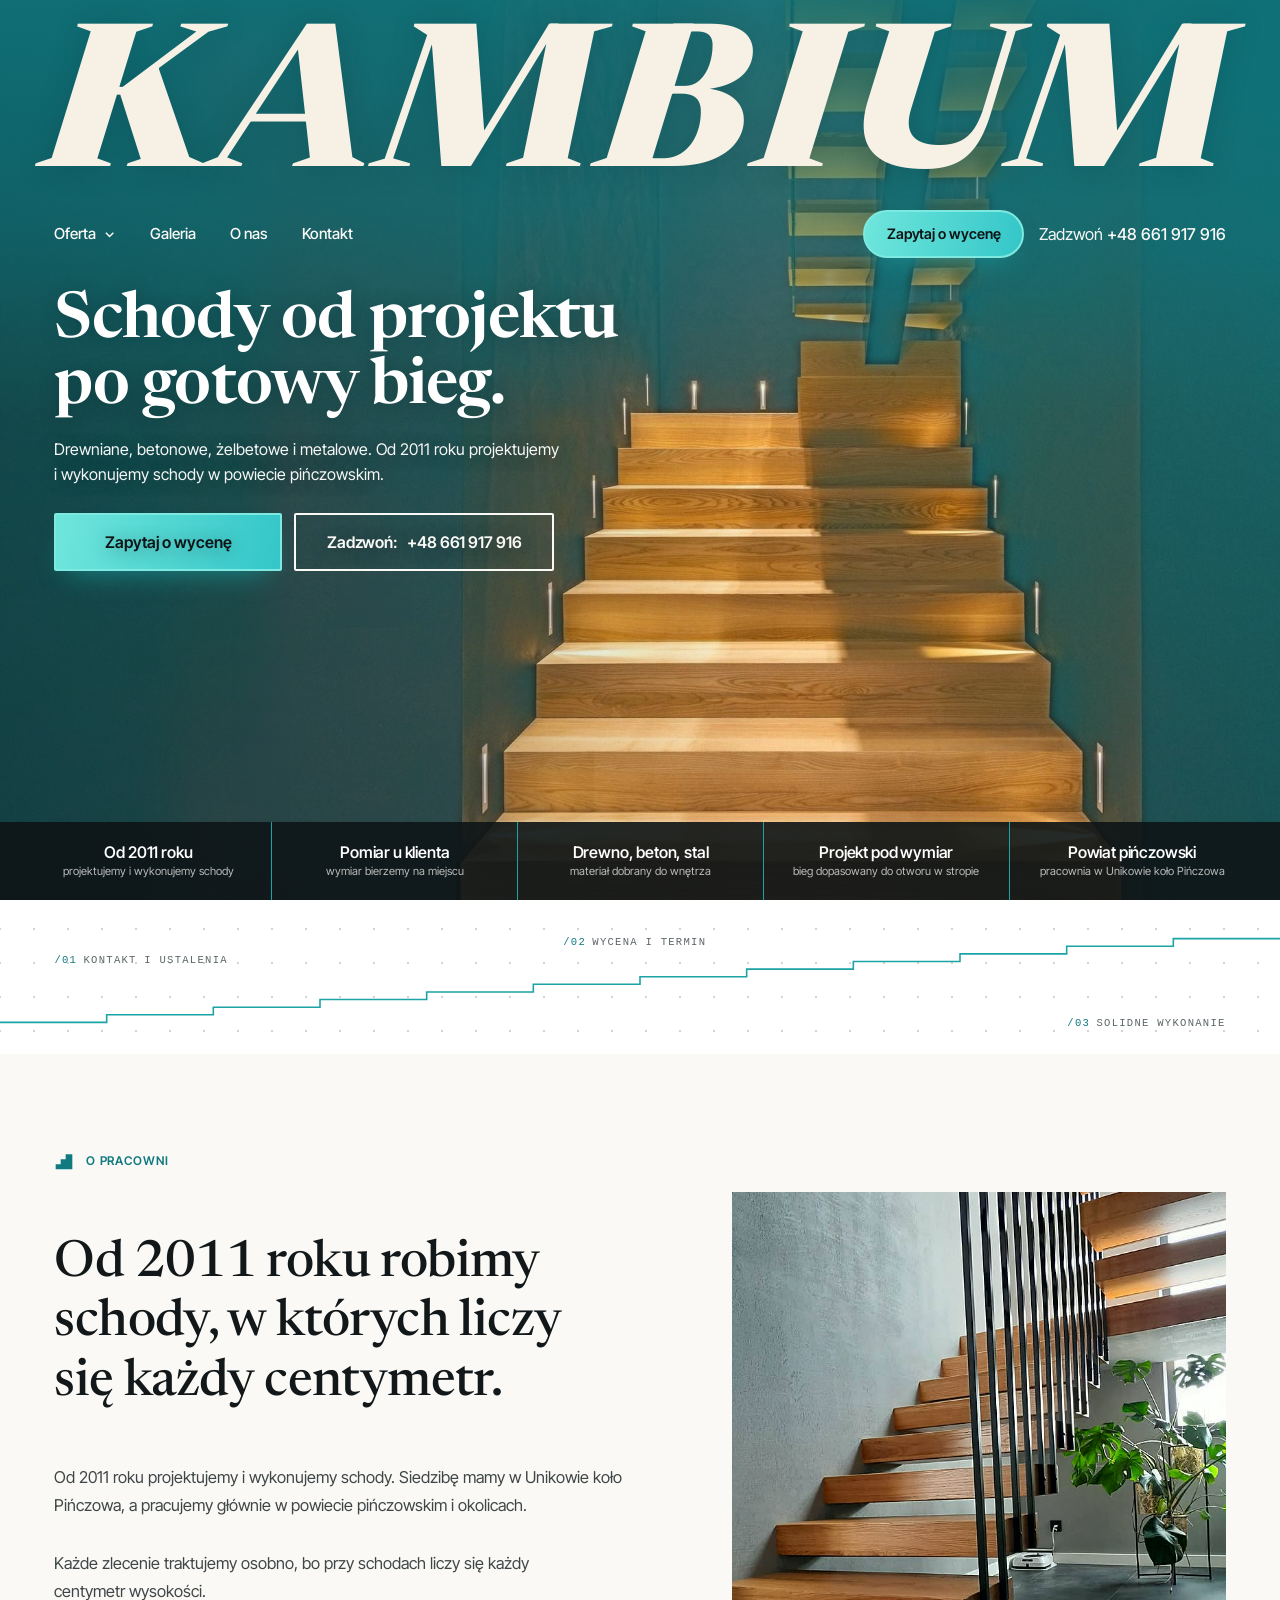
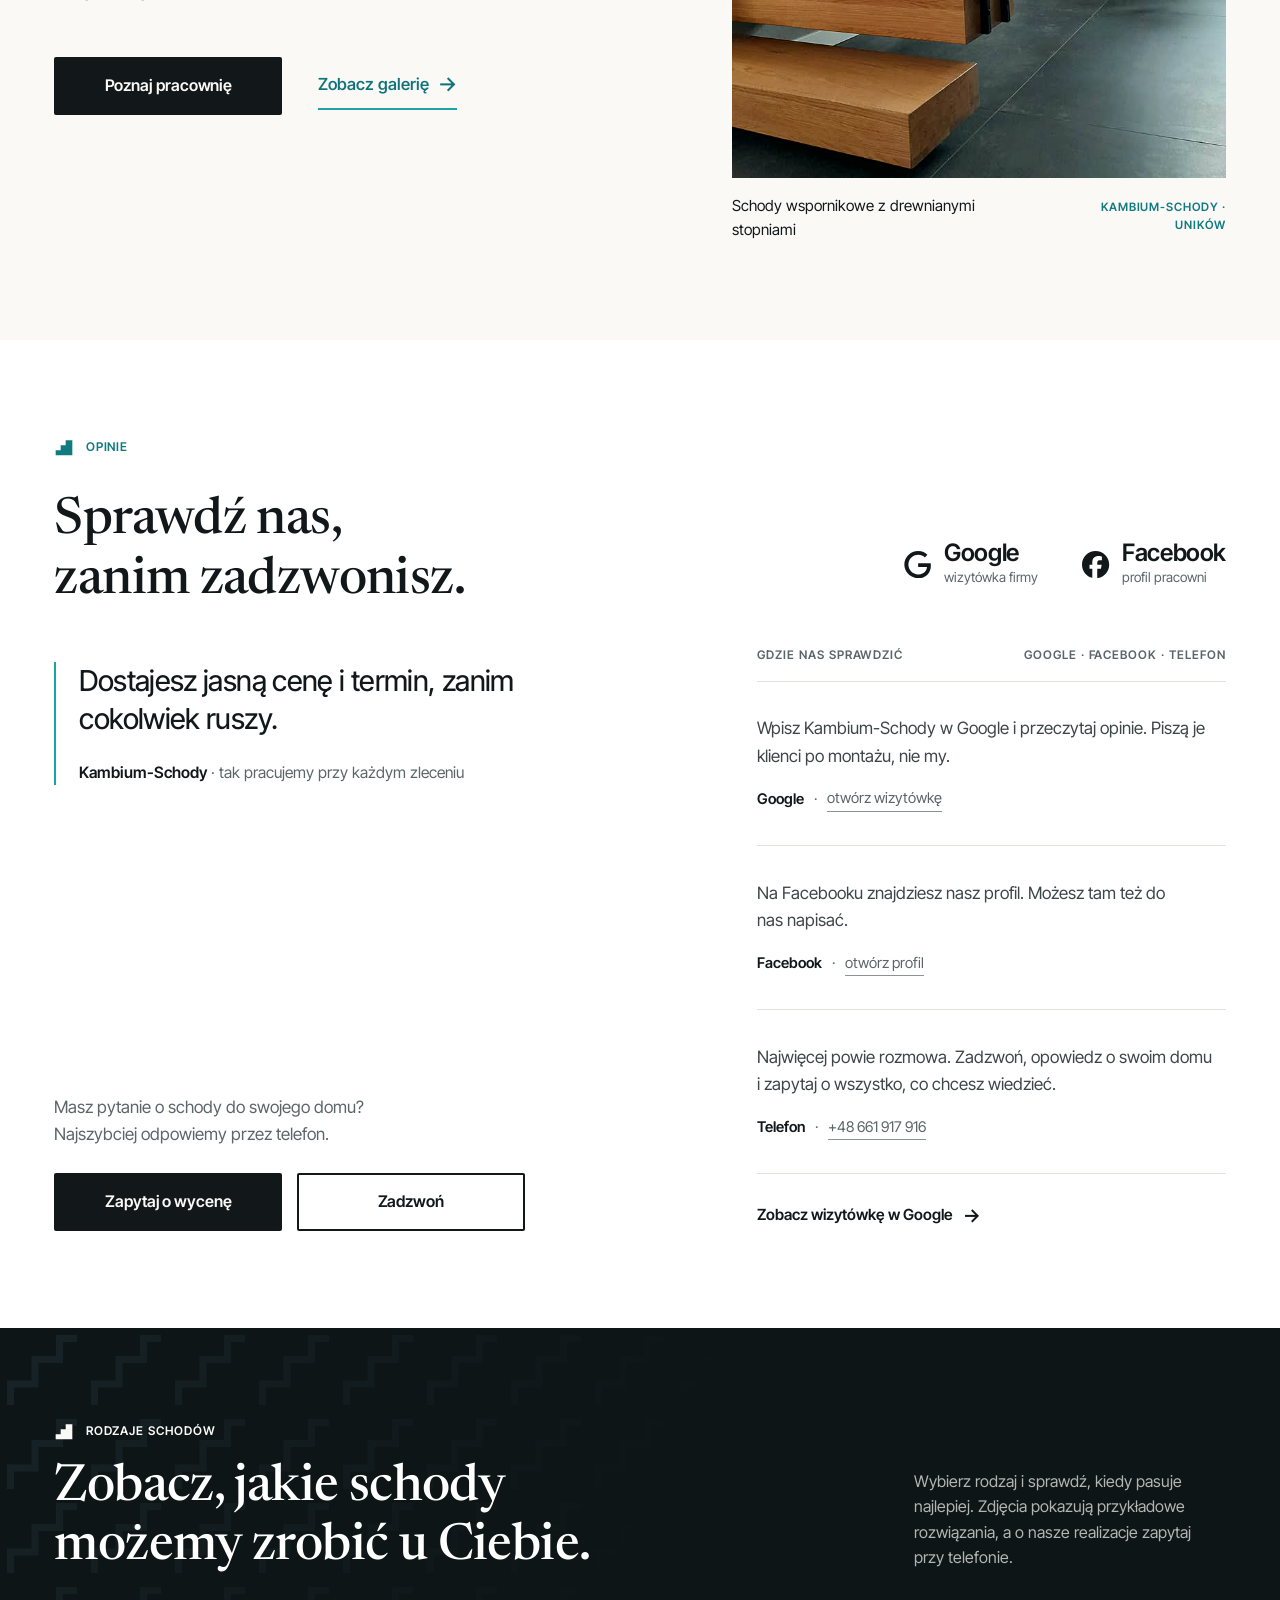
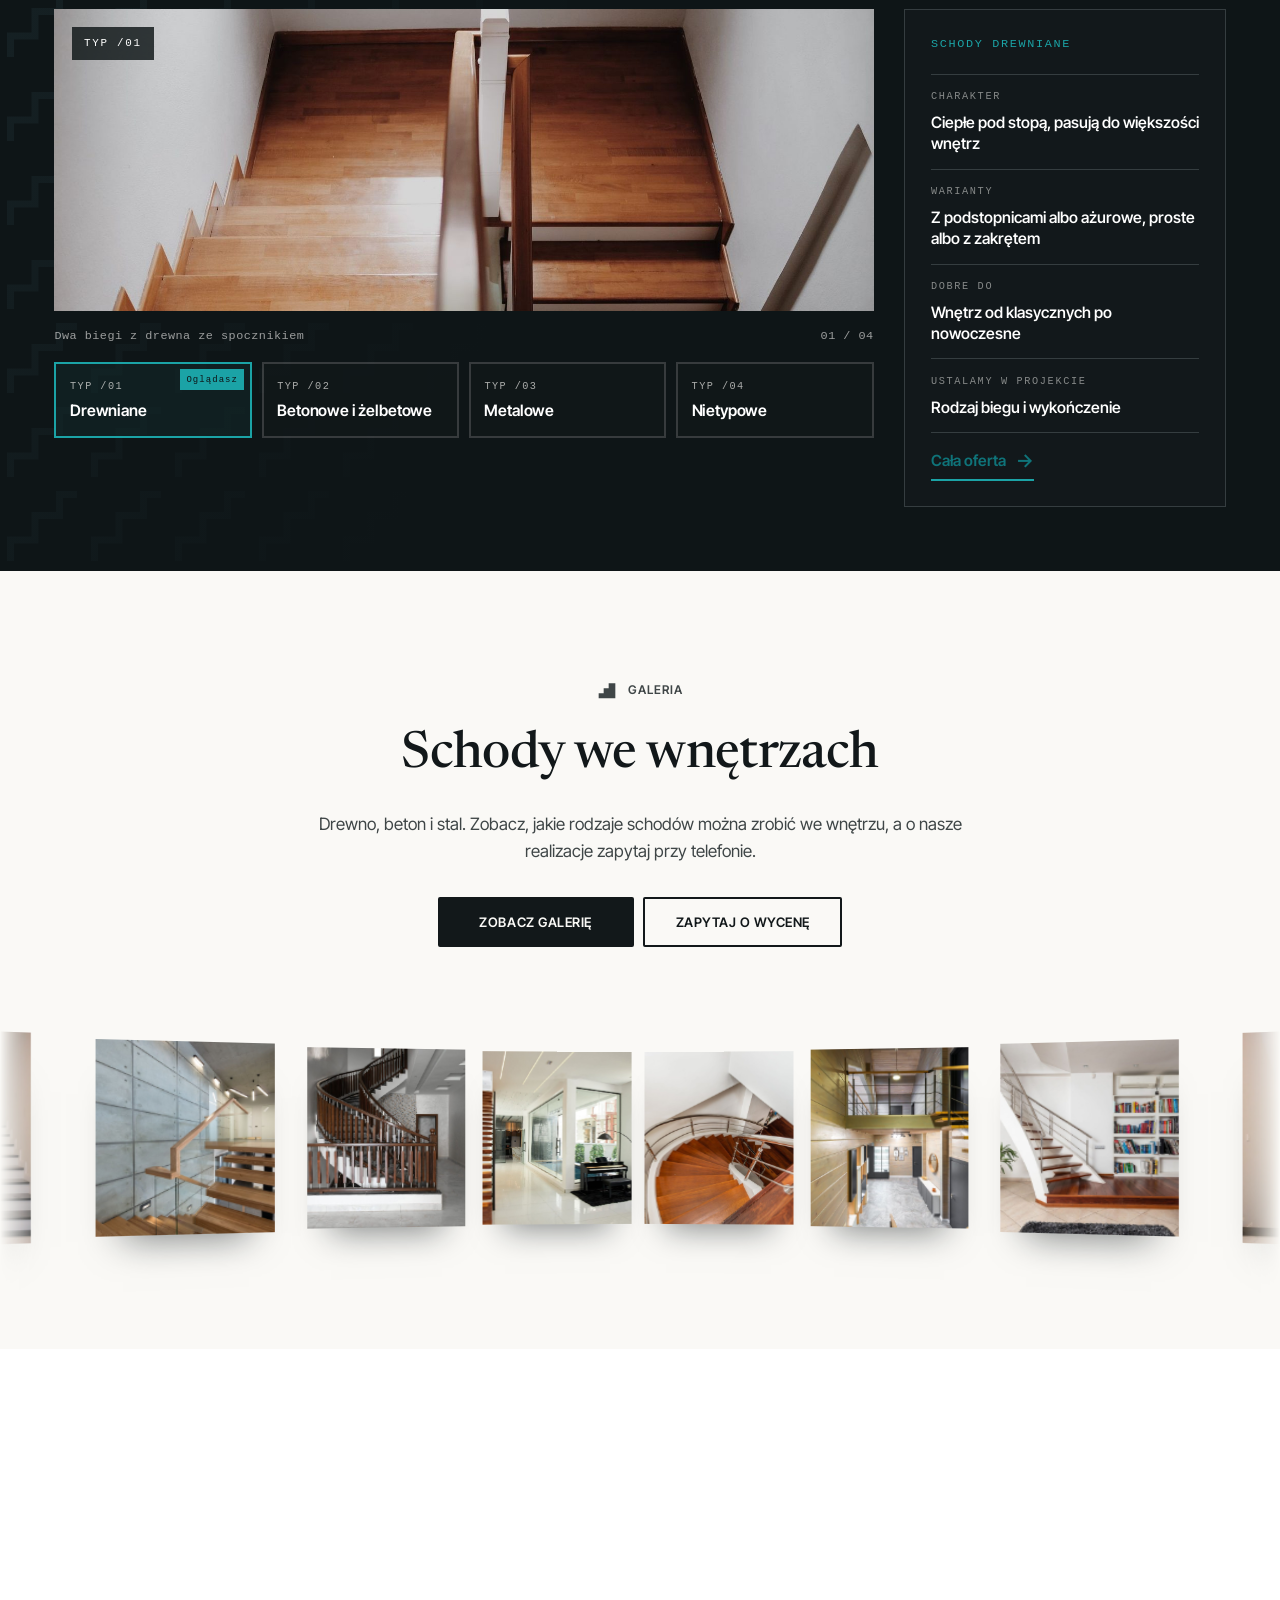
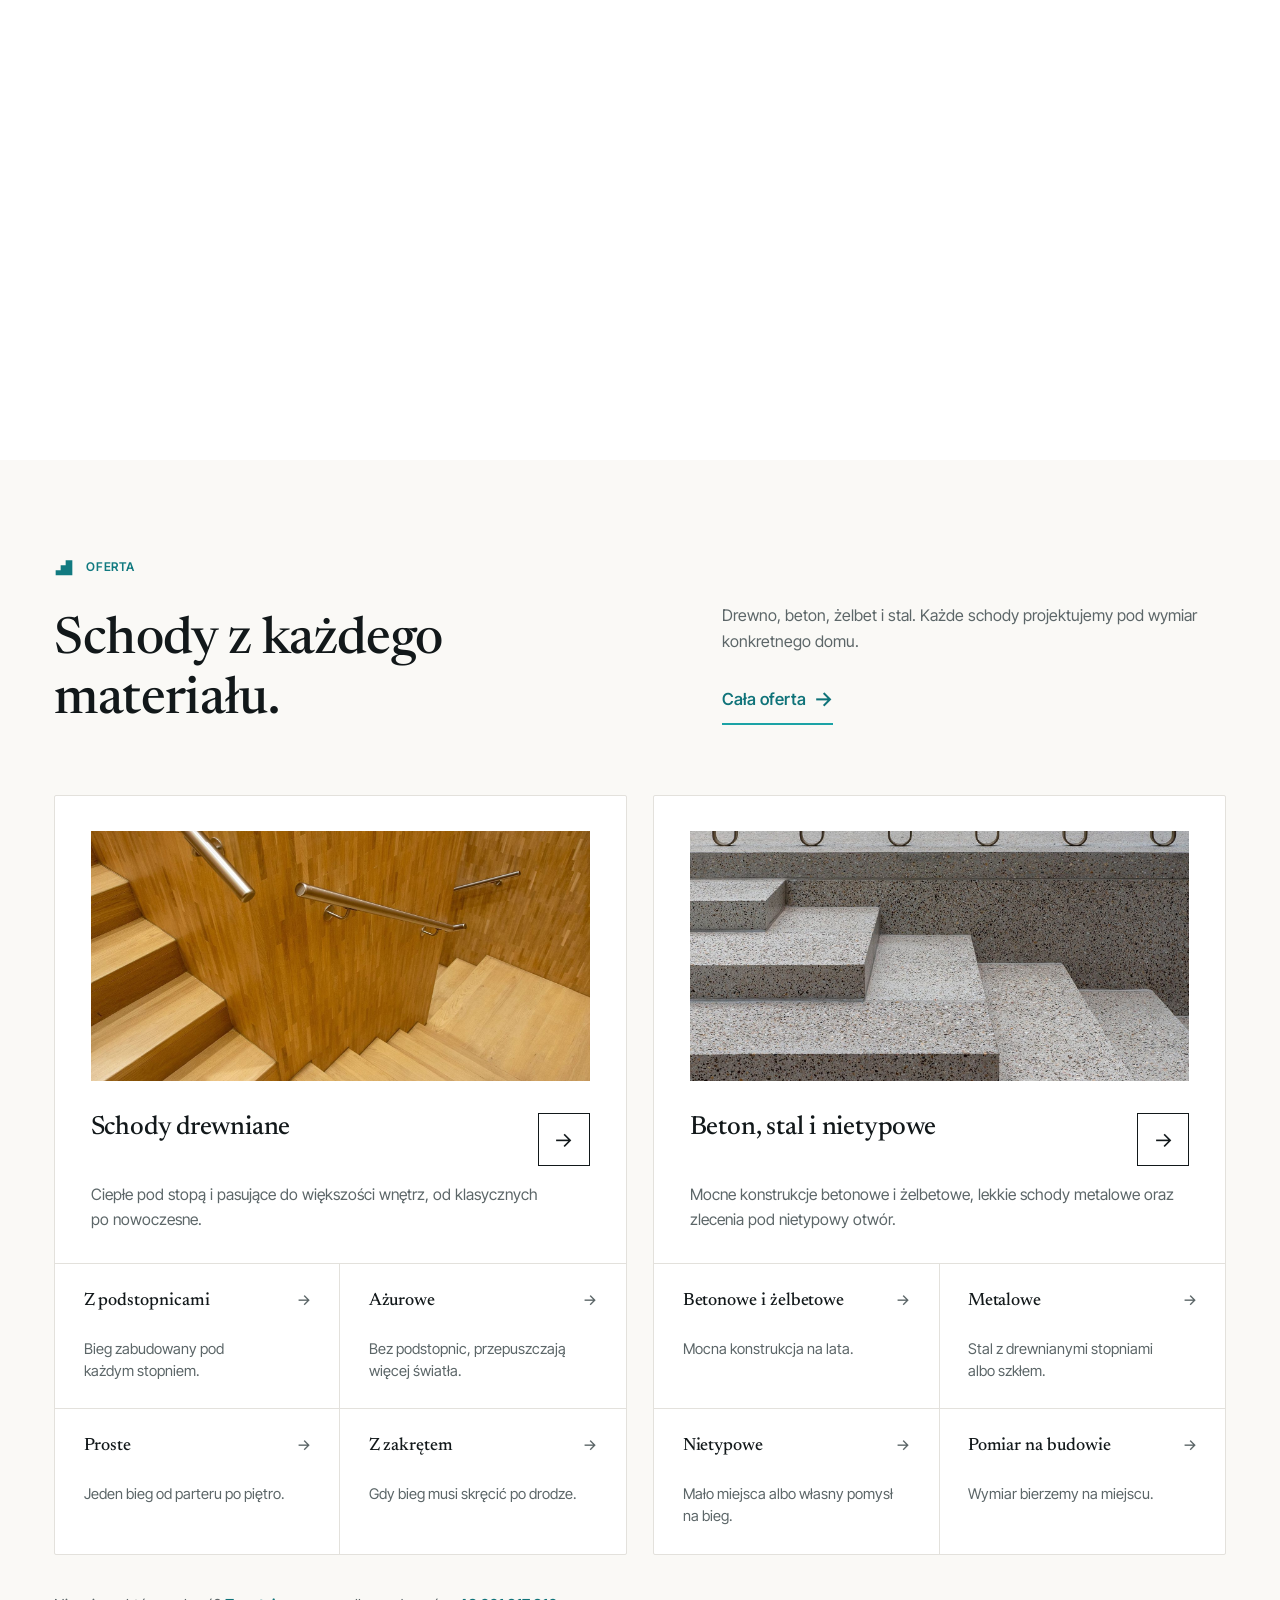
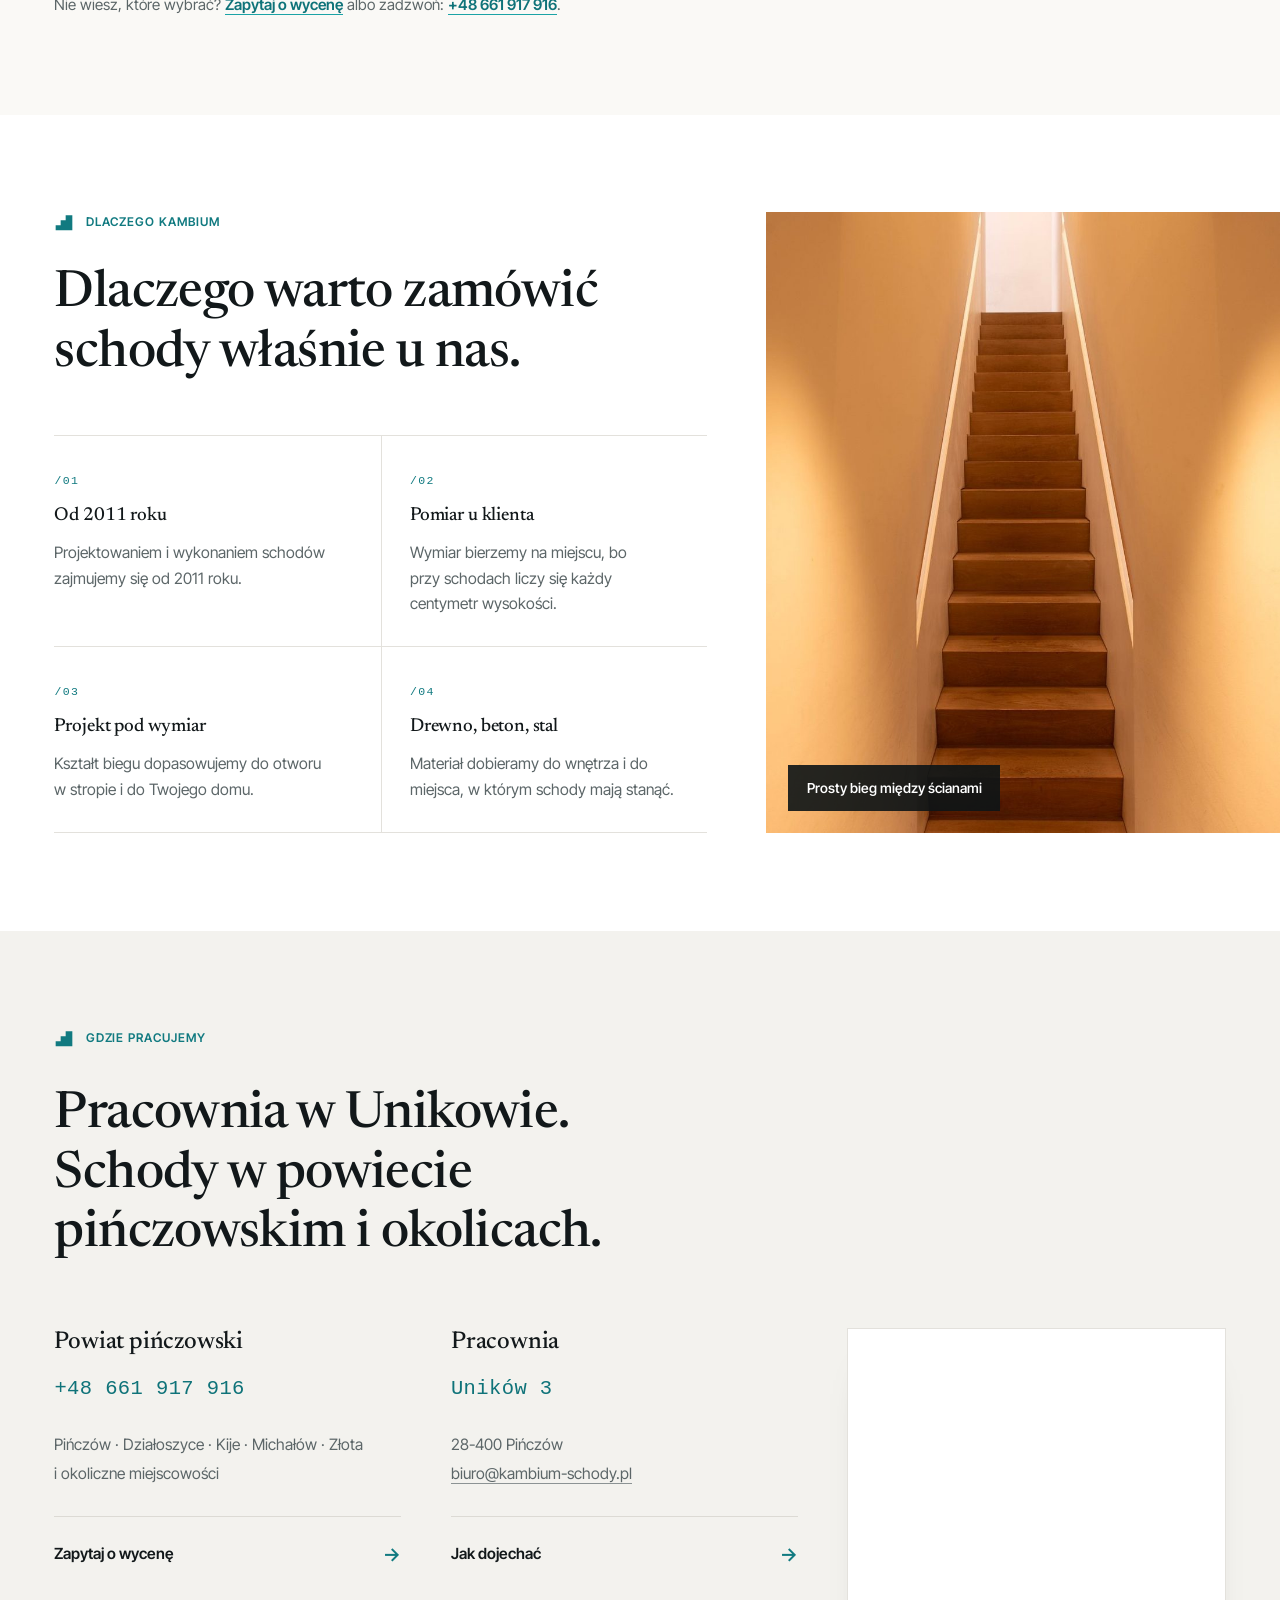
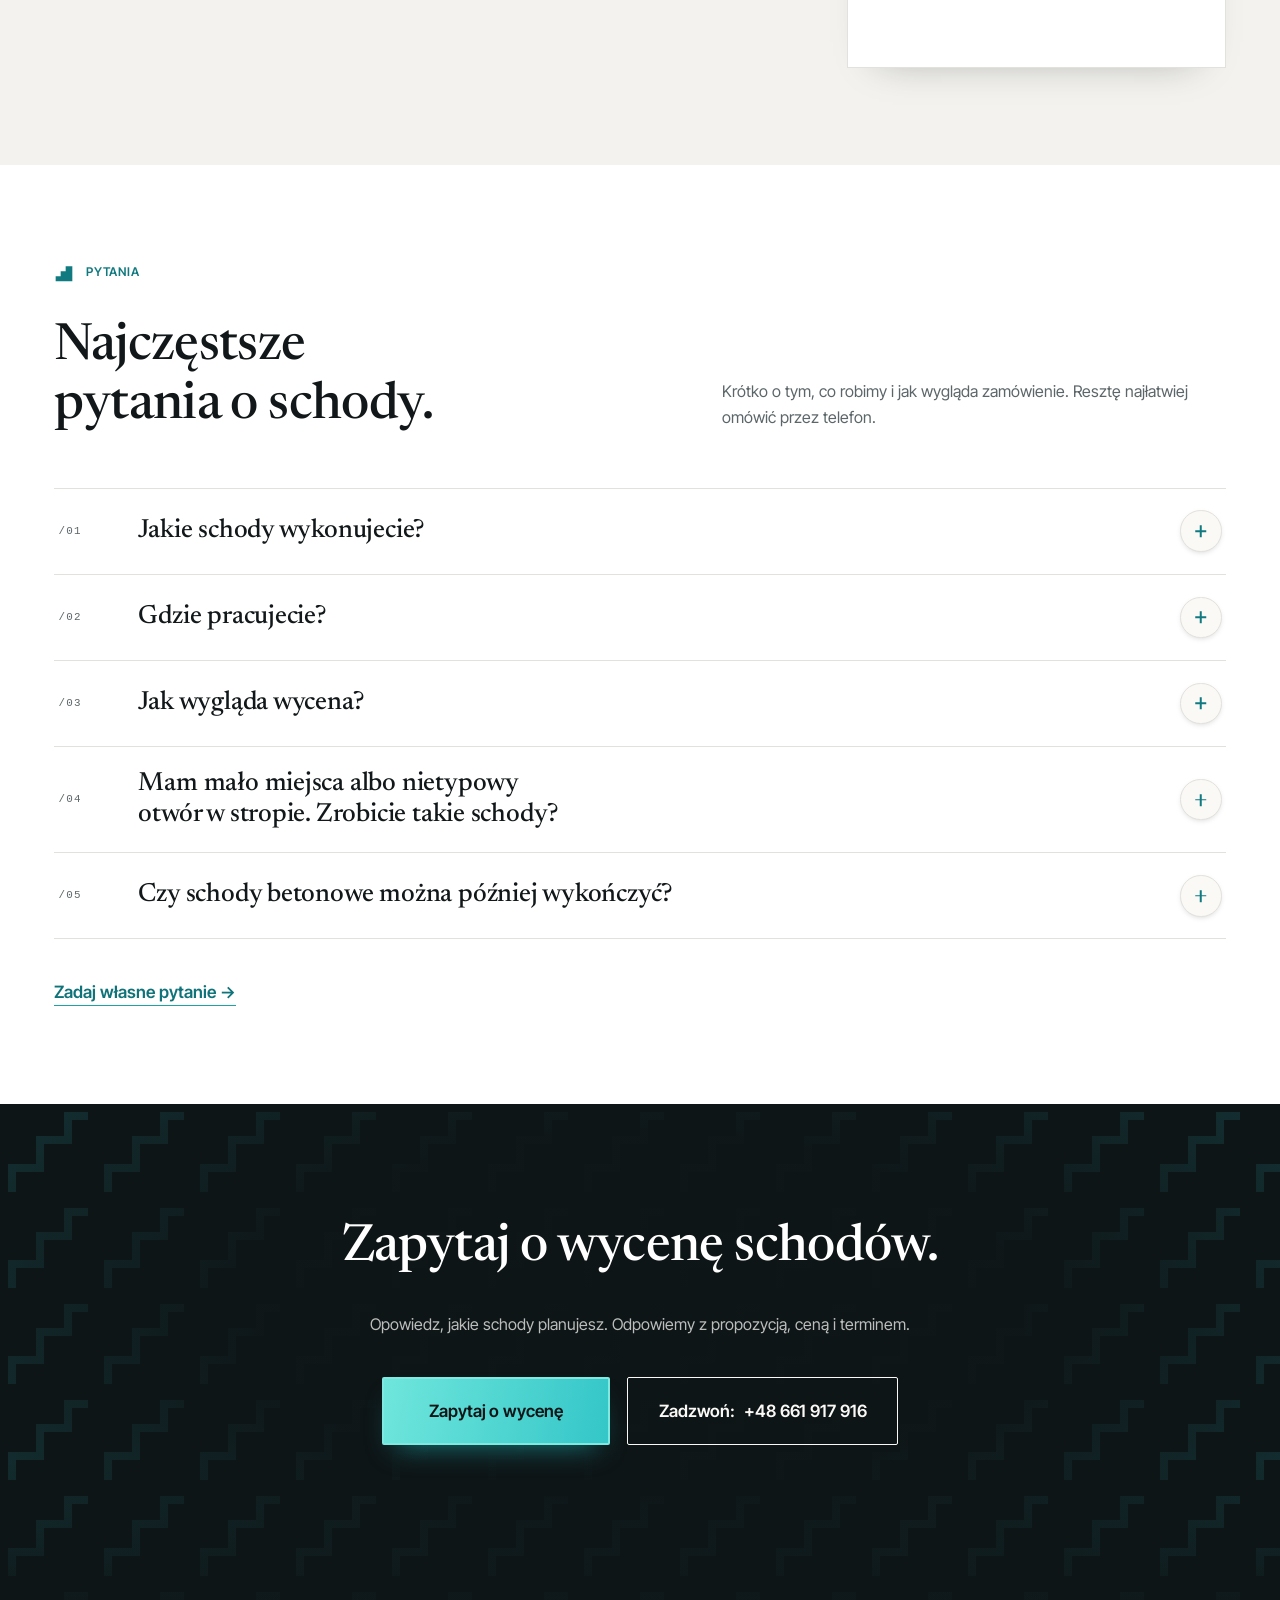
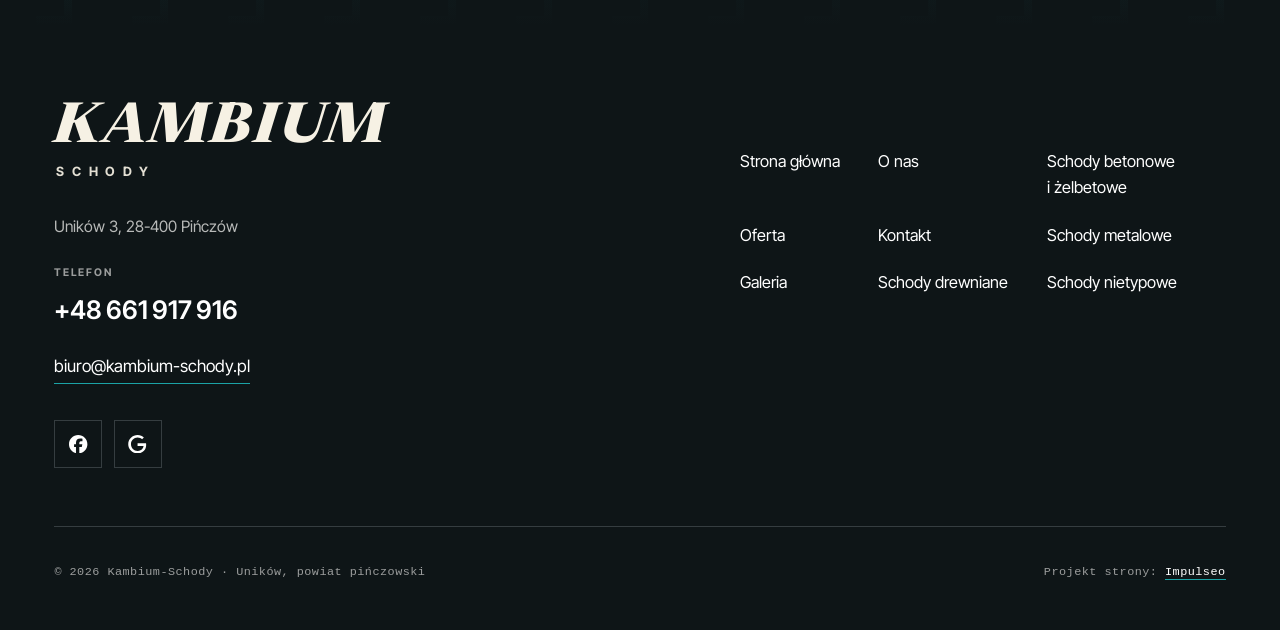
==== commit 3b42d134: "[claude-edit][cmt:6f150868-5117-4034-ab50-f0507af26202] przebudowa dema w układzie wzoru swellroofin" ====
--- a/index.html
+++ b/index.html
@@ -3,165 +3,325 @@
 <head>
 <meta charset="UTF-8">
 <meta name="viewport" content="width=device-width, initial-scale=1.0">
-<title>Kambium-Schody - schody na wymiar</title>
+<title>Kambium-Schody - schody na wymiar, Pińczów</title>
 <meta name="description" content="Schody drewniane, betonowe, żelbetowe i metalowe na wymiar. Uników, powiat pińczowski. Zadzwoń: +48 661 917 916.">
-<link rel="canonical" href="https://kris20032.github.io/kambium-schody/">
+<link rel="canonical" href="https://impulseo-pl.github.io/kambium-schody/">
 <meta name="robots" content="noindex, nofollow">
 <meta property="og:type" content="website">
 <meta property="og:locale" content="pl_PL">
 <meta property="og:site_name" content="Kambium-Schody">
-<meta property="og:title" content="Kambium-Schody - schody na wymiar">
+<meta property="og:title" content="Kambium-Schody - schody na wymiar, Pińczów">
 <meta property="og:description" content="Schody drewniane, betonowe, żelbetowe i metalowe na wymiar. Uników, powiat pińczowski. Zadzwoń: +48 661 917 916.">
-<meta property="og:url" content="https://kris20032.github.io/kambium-schody/">
-<meta property="og:image" content="https://kris20032.github.io/kambium-schody/img/og.jpg">
+<meta property="og:url" content="https://impulseo-pl.github.io/kambium-schody/">
+<meta property="og:image" content="https://impulseo-pl.github.io/kambium-schody/img/og.jpg">
 <meta property="og:image:width" content="1200">
 <meta property="og:image:height" content="630">
 <meta name="twitter:card" content="summary_large_image">
-<script type="application/ld+json">{"@context": "https://schema.org", "@type": "LocalBusiness", "name": "Kambium-Schody", "url": "https://kris20032.github.io/kambium-schody/", "telephone": "+48661917916", "image": "https://kris20032.github.io/kambium-schody/img/og.jpg", "areaServed": "Uników", "sameAs": ["https://www.facebook.com/p/Kambium-Schody-%C5%81ukasz-%C5%9Acis%C5%82o-100090317103360/", "https://www.google.com/maps/place/Kambium-Schody/@50.5383953,20.6402071,166m/data=!3m1!1e3!4m6!3m5!1s0x4717eae96c76dff5:0x727a5f4c9ac15c52!8m2!3d50.5385133!4d20.6400999!16s%2Fg%2F1tglxqtf"]}</script>
+<meta name="theme-color" content="#0e1517">
+<script type="application/ld+json">{"@context": "https://schema.org", "@type": "LocalBusiness", "name": "Kambium-Schody", "url": "https://impulseo-pl.github.io/kambium-schody/", "telephone": "+48661917916", "email": "biuro@kambium-schody.pl", "image": "https://impulseo-pl.github.io/kambium-schody/img/og.jpg", "address": {"@type": "PostalAddress", "streetAddress": "Uników 3", "postalCode": "28-400", "addressLocality": "Pińczów", "addressCountry": "PL"}, "areaServed": "Powiat pińczowski", "sameAs": ["https://www.facebook.com/p/Kambium-Schody-%C5%81ukasz-%C5%9Acis%C5%82o-100090317103360/", "https://www.google.com/maps/place/Kambium-Schody/@50.5383953,20.6402071,166m/data=!3m1!1e3!4m6!3m5!1s0x4717eae96c76dff5:0x727a5f4c9ac15c52!8m2!3d50.5385133!4d20.6400999!16s%2Fg%2F1tglxqtf"]}</script>
 <link rel="preconnect" href="https://fonts.googleapis.com">
 <link rel="preconnect" href="https://fonts.gstatic.com" crossorigin>
-<link href="https://fonts.googleapis.com/css2?family=Lora:wght@500;600;700&family=Manrope:wght@400;500;600&display=swap" rel="stylesheet">
-<link rel="stylesheet" href="assets/styles.css?v=30f448a4">
+<link href="https://fonts.googleapis.com/css2?family=Inter+Tight:wght@400..700&amp;family=Newsreader:ital,opsz,wght@0,6..72,400..700;1,6..72,600..800&amp;display=swap" rel="stylesheet">
+<link rel="stylesheet" href="assets/styles.css?v=20261113b">
+<meta name="nb-deploy" content="c18d0c9b5b89">
 </head>
-<body>
-
-<header class="nav">
-  <div class="wrap nav-inner">
-    <a class="brand" href="index.html"><span class="name">Kambium-Schody</span><span class="sub">Schody na wymiar</span></a>
-    <nav class="nav-links">
-      <a href="index.html" class="active" aria-current="page">Strona główna</a>
-      <a href="realizacje.html">Realizacje</a>
-      <a href="oferta.html">Oferta</a>
-      <a href="o-nas.html">O nas</a>
-      <a href="kontakt.html">Kontakt</a>
-      <a href="kontakt.html" class="btn btn-accent">Zapytaj o wycenę</a>
-    </nav>
-    <button class="nav-toggle" aria-label="Menu"><span></span><span></span><span></span></button>
-  </div>
+<body class="home">
+<header class="bar">
+  <div class="bar-in">
+    <a class="brand" href="index.html" aria-label="Kambium-Schody - strona główna"><b>Kambium</b><i>SCHODY</i></a>
+    <nav class="dnav" aria-label="Menu główne">
+        <div class="drop">
+          <a class="nav-item" href="oferta.html">Oferta <svg viewBox="0 0 12 12" aria-hidden="true" focusable="false"><path d="M2 4l4 4 4-4" fill="none" stroke="currentColor" stroke-width="1.6"/></svg></a>
+          <div class="drop-panel">
+            <div class="drop-head"><div><span>Oferta</span><strong>Schody pod wymiar Twojego domu</strong></div><a class="drop-all" href="oferta.html">Cała oferta →</a></div>
+            <div class="drop-grid"><a href="oferta.html#drewniane">Schody drewniane <span aria-hidden="true">→</span></a><a href="oferta.html#betonowe">Schody betonowe i&nbsp;żelbetowe <span aria-hidden="true">→</span></a><a href="oferta.html#metalowe">Schody metalowe <span aria-hidden="true">→</span></a><a href="oferta.html#nietypowe">Schody nietypowe <span aria-hidden="true">→</span></a></div>
+          </div>
+        </div>
+        <a class="nav-item" href="realizacje.html">Galeria</a>
+        <a class="nav-item" href="o-nas.html">O&nbsp;nas</a>
+        <a class="nav-item" href="kontakt.html">Kontakt</a>
+      </nav>
+    <div class="bar-actions">
+        <a class="btn btn-teal btn-pill" href="kontakt.html">Zapytaj o&nbsp;wycenę</a>
+        <a class="call" href="tel:+48661917916"><span>Zadzwoń </span><b class="tel">+48 661 917 916</b></a>
+        <button class="mtoggle" type="button" aria-label="Menu" aria-expanded="false"><span></span><span></span></button>
+      </div>
+  </div>
+  <div class="mpanel"><div class="mpanel-in">
+    <a class="ml" href="oferta.html">Oferta <span aria-hidden="true">→</span></a>
+    <a class="ms" href="oferta.html#drewniane">Schody drewniane</a><a class="ms" href="oferta.html#betonowe">Schody betonowe i&nbsp;żelbetowe</a><a class="ms" href="oferta.html#metalowe">Schody metalowe</a><a class="ms" href="oferta.html#nietypowe">Schody nietypowe</a>
+    <a class="ml" href="realizacje.html">Galeria <span aria-hidden="true">→</span></a>
+    <a class="ml" href="o-nas.html">O&nbsp;nas <span aria-hidden="true">→</span></a>
+    <a class="ml" href="kontakt.html">Kontakt <span aria-hidden="true">→</span></a>
+    <a class="btn btn-teal" href="kontakt.html">Zapytaj o&nbsp;wycenę</a>
+  </div></div>
 </header>
 
 <main>
-<section class="hero-cine">
-  <img src="img/hero.jpg" fetchpriority="high" data-rotate="img/g1.jpg" alt="Kambium-Schody - Schody od projektu po gotowy bieg. " width="1600" height="1068">
-  <div class="wrap">
+<section class="hero">
+  <div class="hero-media"><img src="img/hero.jpg" alt="Podświetlone drewniane schody przy turkusowej ścianie" width="2760" height="1255" fetchpriority="high"><div class="hero-shade"></div></div>
+  <div class="mast">
+    <a class="mast-word" href="index.html" aria-label="Kambium-Schody"><span>Kambium</span></a>
+    <div class="shell mast-row">
+      <nav class="dnav" aria-label="Menu główne">
+        <div class="drop">
+          <a class="nav-item" href="oferta.html">Oferta <svg viewBox="0 0 12 12" aria-hidden="true" focusable="false"><path d="M2 4l4 4 4-4" fill="none" stroke="currentColor" stroke-width="1.6"/></svg></a>
+          <div class="drop-panel">
+            <div class="drop-head"><div><span>Oferta</span><strong>Schody pod wymiar Twojego domu</strong></div><a class="drop-all" href="oferta.html">Cała oferta →</a></div>
+            <div class="drop-grid"><a href="oferta.html#drewniane">Schody drewniane <span aria-hidden="true">→</span></a><a href="oferta.html#betonowe">Schody betonowe i&nbsp;żelbetowe <span aria-hidden="true">→</span></a><a href="oferta.html#metalowe">Schody metalowe <span aria-hidden="true">→</span></a><a href="oferta.html#nietypowe">Schody nietypowe <span aria-hidden="true">→</span></a></div>
+          </div>
+        </div>
+        <a class="nav-item" href="realizacje.html">Galeria</a>
+        <a class="nav-item" href="o-nas.html">O&nbsp;nas</a>
+        <a class="nav-item" href="kontakt.html">Kontakt</a>
+      </nav>
+      <div class="bar-actions">
+        <a class="btn btn-teal btn-pill" href="kontakt.html">Zapytaj o&nbsp;wycenę</a>
+        <a class="call" href="tel:+48661917916"><span>Zadzwoń </span><b class="tel">+48 661 917 916</b></a>
+        
+      </div>
+    </div>
+  </div>
+  <div class="shell hero-body">
     <div class="hero-copy">
-      <div class="brandmark bm-m"><span class="bm-line"><span>Kambium-Schody</span></span></div>
-      <h1>Schody od projektu po gotowy bieg. </h1>
-      <p class="lead">Drewniane, betonowe, żelbetowe i metalowe. Od 2011 roku projektujemy i wykonujemy schody w powiecie pińczowskim.</p>
-      <div class="hero-actions">
-        <a href="realizacje.html" class="btn btn-accent">Zobacz realizacje <span class="arr">→</span></a>
-        <a href="kontakt.html" class="btn btn-ghost btn-on-dark">Zapytaj o wycenę</a>
-      </div>
-    </div>
-  </div>
-</section>
-<section class="strip n-5" style="padding-block:0">
-  <div class="wrap">
-    <div class="item reveal"><div class="k">Od 2011 roku</div><div class="v"></div></div>
-    <div class="item reveal"><div class="k">Pomiar u klienta</div><div class="v"></div></div>
-    <div class="item reveal"><div class="k">Drewno, beton, stal</div><div class="v"></div></div>
-    <div class="item reveal"><div class="k">Projekt pod wymiar</div><div class="v"></div></div>
-    <div class="item reveal"><div class="k">Powiat pińczowski</div><div class="v"></div></div>
-  </div>
-</section>
-<section>
-  <div class="wrap split">
-    <div class="split-art reveal"><img src="img/g2.jpg" alt="Kambium-Schody - realizacja" loading="lazy" width="1600" height="1066" decoding="async"></div>
-    <div class="split-copy reveal">
-      <span class="eyebrow">Jak pracujemy</span>
-      <h2>O nas</h2>
-      <p class="muted">Od 2011 roku projektujemy i wykonujemy schody. Siedzibę mamy w Unikowie koło Pińczowa, a pracujemy głównie w powiecie pińczowskim i okolicach.</p>
-      <p class="muted">Każde zlecenie traktujemy osobno, bo przy schodach liczy się każdy centymetr wysokości.</p>
-      <a href="o-nas.html" class="btn btn-ghost">Poznaj nas <span class="arr">→</span></a>
-    </div>
-  </div>
-</section>
-<section class="gateways-band">
-  <div class="wrap">
-    <div class="gateways">
-      <a href="oferta.html" class="gateway reveal"><img src="img/g3.jpg" alt="Schody drewniane" loading="lazy" width="1600" height="1068" decoding="async"><span class="g-ttl">Schody drewniane</span></a>
-      <a href="oferta.html" class="gateway reveal"><img src="img/g4.jpg" alt="Schody betonowe i żelbetowe" loading="lazy" width="1562" height="1028" decoding="async"><span class="g-ttl">Schody betonowe i żelbetowe</span></a>
-      <a href="oferta.html" class="gateway reveal"><img src="img/g5.jpg" alt="Schody metalowe" loading="lazy" width="1566" height="1036" decoding="async"><span class="g-ttl">Schody metalowe</span></a>
-    </div>
-  </div>
-</section>
-<section class="stopklatka" aria-hidden="true">
-  <div class="stk-bg" style="background-image:url(img/g6.jpg)"></div>
-</section>
-<section class="opinie op-fallback">
-  <div class="wrap">
-    <div class="head center reveal">
-      <span class="eyebrow">Opinie</span>
-      <h2>Co mówią klienci</h2>
-      <p>Wpisz Kambium-Schody w Google i przeczytaj opinie. Piszą je klienci po montażu, nie my.</p>
-    </div>
-  </div>
-</section>
-<section>
-  <div class="wrap">
-    <div class="head reveal">
-      <span class="eyebrow">Realizacje</span>
-      <h2>Schody we wnętrzach</h2>
-      <p>Drewno, beton i stal. Zobacz, jakie rodzaje schodów można zrobić we wnętrzu, a o nasze realizacje zapytaj przy telefonie.</p>
-    </div>
-    <div class="gallery">
-      <div class="tile t-two3 reveal"><img src="img/g7.jpg" alt="Kambium-Schody" loading="lazy" width="1534" height="990" decoding="async"></div>
-      <div class="tile t-third reveal"><img src="img/about.jpg" alt="Kambium-Schody" loading="lazy" width="720" height="960" decoding="async"></div>
-    </div>
-    <div style="margin-top:var(--space-7)" class="reveal"><a href="realizacje.html" class="btn btn-accent">Pełna galeria <span class="arr">→</span></a></div>
-  </div>
-</section>
-<section class="cta">
-  <div class="wrap">
-    <div class="reveal">
-      <span class="eyebrow">Współpraca</span>
-      <h2>Zacznijmy od krótkiej rozmowy.</h2>
-      <p>Jeden telefon wystarczy, żeby wiedzieć, na czym stoisz.</p>
-    </div>
-    <div class="cta-actions reveal">
-      <a href="kontakt.html" class="btn btn-light">Zapytaj o wycenę <span class="arr">→</span></a>
-      <a href="tel:+48661917916" class="btn btn-ghost btn-ghost-cta">+48 661 917 916</a>
-    </div>
+      <h1>Schody od projektu po gotowy bieg.</h1>
+      <p>Drewniane, betonowe, żelbetowe i&nbsp;metalowe. Od 2011 roku projektujemy i&nbsp;wykonujemy schody w&nbsp;powiecie pińczowskim.</p>
+      <div class="hero-cta"><a class="btn btn-teal" href="kontakt.html">Zapytaj o&nbsp;wycenę</a><a class="btn btn-line" href="tel:+48661917916">Zadzwoń: <span class="tel">+48 661 917 916</span></a></div>
+    </div>
+  </div>
+  <div class="facts"><div class="facts-in"><div class="fact"><span class="k">Od 2011 roku</span><span class="v">projektujemy i&nbsp;wykonujemy schody</span></div><div class="fact"><span class="k">Pomiar u&nbsp;klienta</span><span class="v">wymiar bierzemy na miejscu</span></div><div class="fact"><span class="k">Drewno, beton, stal</span><span class="v">materiał dobrany do wnętrza</span></div><div class="fact"><span class="k">Projekt pod wymiar</span><span class="v">bieg dopasowany do otworu w&nbsp;stropie</span></div><div class="fact"><span class="k">Powiat pińczowski</span><span class="v">pracownia w&nbsp;Unikowie koło Pińczowa</span></div></div></div>
+</section>
+
+<div class="bieg" aria-hidden="true"><svg viewBox="0 0 1200 100" preserveAspectRatio="none"><path d="M0 96 H100 V88 H200 V80 H300 V72 H400 V64 H500 V56 H600 V48 H700 V40 H800 V32 H900 V24 H1000 V16 H1100 V8 H1200"/></svg><span><b>/01</b>Kontakt i&nbsp;ustalenia</span><span><b>/02</b>Wycena i&nbsp;termin</span><span><b>/03</b>Solidne wykonanie</span></div>
+
+<section class="sec sec-paper">
+  <div class="shell about">
+    <div class="rv">
+      <p class="eb">O&nbsp;pracowni</p>
+      <h2>Od 2011 roku robimy schody, w&nbsp;których liczy się każdy centymetr.</h2>
+      <div class="about-txt">
+        <p>Od 2011 roku projektujemy i&nbsp;wykonujemy schody. Siedzibę mamy w&nbsp;Unikowie koło Pińczowa, a&nbsp;pracujemy głównie w&nbsp;powiecie pińczowskim i&nbsp;okolicach.</p>
+        <p>Każde zlecenie traktujemy osobno, bo przy schodach liczy się każdy centymetr wysokości.</p>
+      </div>
+      <div class="about-cta"><a class="btn btn-ink" href="o-nas.html">Poznaj pracownię</a><a class="tlink" href="realizacje.html">Zobacz galerię <span class="arr" aria-hidden="true">→</span></a></div>
+    </div>
+    <figure class="rv" style="--d:.12s">
+      <div class="frame"><img src="img/about.jpg" alt="Schody wspornikowe z drewnianymi stopniami wykonane przez Kambium-Schody" width="720" height="960" loading="lazy"></div>
+      <figcaption class="figcap"><span>Schody wspornikowe z&nbsp;drewnianymi stopniami</span><span>Kambium-Schody · Uników</span></figcaption>
+    </figure>
+  </div>
+</section>
+
+<section class="sec sec-white">
+  <div class="shell proof">
+    <div class="proof-left rv">
+      <p class="eb">Opinie</p>
+      <h2>Sprawdź nas, zanim zadzwonisz.</h2>
+      <blockquote class="bigq">
+        <p>Dostajesz jasną cenę i&nbsp;termin, zanim cokolwiek ruszy.</p>
+        <footer><b>Kambium-Schody</b> · tak pracujemy przy każdym zleceniu</footer>
+      </blockquote>
+      <div class="proof-foot">
+        <p>Masz pytanie o&nbsp;schody do swojego domu? Najszybciej odpowiemy przez telefon.</p>
+        <div><a class="btn btn-ink" href="kontakt.html">Zapytaj o&nbsp;wycenę</a><a class="btn btn-outline" href="tel:+48661917916">Zadzwoń</a></div>
+      </div>
+    </div>
+    <div class="rv" style="--d:.12s">
+      <div class="lockups">
+        <a class="lockup" href="https://www.google.com/maps/place/Kambium-Schody/@50.5383953,20.6402071,166m/data=!3m1!1e3!4m6!3m5!1s0x4717eae96c76dff5:0x727a5f4c9ac15c52!8m2!3d50.5385133!4d20.6400999!16s%2Fg%2F1tglxqtf" target="_blank" rel="noopener"><svg viewBox="0 0 24 24" aria-hidden="true" focusable="false"><path d="M12.48 10.92v3.28h7.84c-.24 1.84-.853 3.187-1.787 4.133-1.147 1.147-2.933 2.4-6.053 2.4-4.827 0-8.6-3.893-8.6-8.72s3.773-8.72 8.6-8.72c2.6 0 4.507 1.027 5.907 2.347l2.307-2.307C18.747 1.44 16.133 0 12.48 0 5.867 0 .307 5.387.307 12s5.56 12 12.173 12c3.573 0 6.267-1.173 8.373-3.36 2.16-2.16 2.84-5.213 2.84-7.667 0-.76-.053-1.467-.173-2.053H12.48z" fill="currentColor"/></svg><span><b>Google</b><small>wizytówka firmy</small></span></a>
+        <a class="lockup" href="https://www.facebook.com/p/Kambium-Schody-%C5%81ukasz-%C5%9Acis%C5%82o-100090317103360/" target="_blank" rel="noopener"><svg viewBox="0 0 24 24" aria-hidden="true" focusable="false"><path d="M9.101 23.691v-7.98H6.627v-3.667h2.474v-1.58c0-4.085 1.848-5.978 5.858-5.978.401 0 .955.042 1.468.103a8.68 8.68 0 0 1 1.141.195v3.325a8.623 8.623 0 0 0-.653-.036 26.805 26.805 0 0 0-.733-.009c-.707 0-1.259.096-1.675.309a1.686 1.686 0 0 0-.679.622c-.258.42-.374.995-.374 1.752v1.297h3.919l-.386 2.103-.287 1.564h-3.246v8.245C19.396 23.238 24 18.179 24 12.044c0-6.627-5.373-12-12-12s-12 5.373-12 12c0 5.628 3.874 10.35 9.101 11.647Z" fill="currentColor"/></svg><span><b>Facebook</b><small>profil pracowni</small></span></a>
+      </div>
+      <div class="plist">
+        <div class="plist-head"><span>Gdzie nas sprawdzić</span><span>Google · Facebook · telefon</span></div>
+        <article><p>Wpisz Kambium-Schody w&nbsp;Google i&nbsp;przeczytaj opinie. Piszą je klienci po montażu, nie my.</p><p class="meta"><b>Google</b><span>·</span><a href="https://www.google.com/maps/place/Kambium-Schody/@50.5383953,20.6402071,166m/data=!3m1!1e3!4m6!3m5!1s0x4717eae96c76dff5:0x727a5f4c9ac15c52!8m2!3d50.5385133!4d20.6400999!16s%2Fg%2F1tglxqtf" target="_blank" rel="noopener">otwórz wizytówkę</a></p></article>
+        <article><p>Na Facebooku znajdziesz nasz profil. Możesz tam też do nas napisać.</p><p class="meta"><b>Facebook</b><span>·</span><a href="https://www.facebook.com/p/Kambium-Schody-%C5%81ukasz-%C5%9Acis%C5%82o-100090317103360/" target="_blank" rel="noopener">otwórz profil</a></p></article>
+        <article><p>Najwięcej powie rozmowa. Zadzwoń, opowiedz o&nbsp;swoim domu i&nbsp;zapytaj o&nbsp;wszystko, co chcesz wiedzieć.</p><p class="meta"><b>Telefon</b><span>·</span><a class="tel" href="tel:+48661917916">+48 661 917 916</a></p></article>
+      </div>
+      <a class="rowlink" href="https://www.google.com/maps/place/Kambium-Schody/@50.5383953,20.6402071,166m/data=!3m1!1e3!4m6!3m5!1s0x4717eae96c76dff5:0x727a5f4c9ac15c52!8m2!3d50.5385133!4d20.6400999!16s%2Fg%2F1tglxqtf" target="_blank" rel="noopener">Zobacz wizytówkę w&nbsp;Google <span class="arr" aria-hidden="true">→</span></a>
+    </div>
+  </div>
+</section>
+
+<section class="sec-dark types pattern">
+  <div class="shell">
+    <div class="sec-head rv">
+      <div><p class="eb on-dark">Rodzaje schodów</p><h2>Zobacz, jakie schody możemy zrobić u&nbsp;Ciebie.</h2></div>
+      <div class="side"><p>Wybierz rodzaj i&nbsp;sprawdź, kiedy pasuje najlepiej. Zdjęcia pokazują przykładowe rozwiązania, a&nbsp;o nasze realizacje zapytaj przy telefonie.</p></div>
+    </div>
+    <div class="viewer rv">
+      <div>
+        <div class="stage"><span class="chip">Typ /01</span><img src="img/t-drewniane.jpg" alt="Schody drewniane ze spocznikiem, widok z góry" width="1600" height="1068" loading="lazy" class="is-on"><img src="img/t-betonowe.jpg" alt="Schody betonowe ze szklaną balustradą w salonie" width="1600" height="1068" loading="lazy"><img src="img/t-metalowe.jpg" alt="Schody na stalowej konstrukcji z drewnianymi stopniami" width="1600" height="1068" loading="lazy"><img src="img/t-nietypowe.jpg" alt="Białe stopnie wspornikowe w nowoczesnym wnętrzu" width="1600" height="1068" loading="lazy"></div>
+        <p class="stage-cap"><span class="stage-txt">Dwa biegi z&nbsp;drewna ze spocznikiem</span><span class="stage-nr">01 / 04</span></p>
+        <div class="tabs" role="tablist" aria-label="Rodzaje schodów"><button class="tab" type="button" role="tab" aria-selected="true" data-opis="Dwa biegi z drewna ze spocznikiem"><small>Typ /01</small><b>Drewniane</b><em>Oglądasz</em></button><button class="tab" type="button" role="tab" aria-selected="false" data-opis="Betonowy bieg ze szklaną balustradą"><small>Typ /02</small><b>Betonowe i&nbsp;żelbetowe</b><em>Oglądasz</em></button><button class="tab" type="button" role="tab" aria-selected="false" data-opis="Stalowa konstrukcja i drewniane stopnie"><small>Typ /03</small><b>Metalowe</b><em>Oglądasz</em></button><button class="tab" type="button" role="tab" aria-selected="false" data-opis="Stopnie wspornikowe przy ścianie"><small>Typ /04</small><b>Nietypowe</b><em>Oglądasz</em></button></div>
+      </div>
+      <aside class="spec">
+        <div class="spec-set"><p class="spec-title">Schody drewniane</p><dl><div><dt>Charakter</dt><dd>Ciepłe pod stopą, pasują do większości wnętrz</dd></div><div><dt>Warianty</dt><dd>Z&nbsp;podstopnicami albo ażurowe, proste albo z&nbsp;zakrętem</dd></div><div><dt>Dobre do</dt><dd>Wnętrz od klasycznych po nowoczesne</dd></div><div><dt>Ustalamy w&nbsp;projekcie</dt><dd>Rodzaj biegu i&nbsp;wykończenie</dd></div></dl></div><div class="spec-set" hidden><p class="spec-title">Schody betonowe i&nbsp;żelbetowe</p><dl><div><dt>Charakter</dt><dd>Mocna konstrukcja na lata</dd></div><div><dt>Dobre do</dt><dd>Nowoczesnych domów i&nbsp;miejsc, gdzie liczy się stabilność</dd></div><div><dt>Wymiar</dt><dd>Bierzemy na budowie, kształt biegu pod otwór w&nbsp;stropie</dd></div><div><dt>Wykończenie</dt><dd>Później, tak jak pasuje do wnętrza</dd></div></dl></div><div class="spec-set" hidden><p class="spec-title">Schody metalowe</p><dl><div><dt>Charakter</dt><dd>Lekkie wizualnie</dd></div><div><dt>Dobre do</dt><dd>Minimalistycznych wnętrz, salonu i&nbsp;wąskiej klatki</dd></div><div><dt>Stal łączymy z</dt><dd>Drewnianymi stopniami albo szkłem</dd></div><div><dt>Konstrukcja</dt><dd>Dobierana do miejsca, w&nbsp;którym schody mają stanąć</dd></div></dl></div><div class="spec-set" hidden><p class="spec-title">Schody nietypowe</p><dl><div><dt>Kiedy</dt><dd>Nietypowy otwór, mało miejsca albo własny pomysł na bieg</dd></div><div><dt>Materiał</dt><dd>Dobierany indywidualnie</dd></div><div><dt>Forma</dt><dd>Ustalana po pomiarze i&nbsp;rozmowie</dd></div><div><dt>Zaczynamy od</dt><dd>Rozmowy o&nbsp;tym, jak schody mają wyglądać</dd></div></dl></div>
+        <a class="tlink" href="oferta.html"><i>Cała oferta <span class="arr" aria-hidden="true">→</span></i></a>
+      </aside>
+    </div>
+  </div>
+</section>
+
+<section class="ribbon-sec">
+  <div class="shell ribbon-head rv">
+    <p class="eb">Galeria</p>
+    <h2>Schody we wnętrzach</h2>
+    <p>Drewno, beton i&nbsp;stal. Zobacz, jakie rodzaje schodów można zrobić we wnętrzu, a&nbsp;o nasze realizacje zapytaj przy telefonie.</p>
+    <div><a class="btn btn-ink btn-caps" href="realizacje.html">Zobacz galerię</a><a class="btn btn-outline btn-caps" href="kontakt.html">Zapytaj o&nbsp;wycenę</a></div>
+  </div>
+  <div class="ribbon"><div class="ribbon-track"><figure class="rt"><img src="img/w1.jpg" alt="Klasyczne schody z ciemnymi stopniami i białymi podstopnicami" width="1600" height="1068" loading="lazy"></figure><figure class="rt"><img src="img/w2.jpg" alt="Drewniane stopnie ze szklaną balustradą przy betonowej ścianie" width="1600" height="1068" loading="lazy"></figure><figure class="rt"><img src="img/w3.jpg" alt="Kręte schody z drewnianą balustradą" width="1600" height="1068" loading="lazy"></figure><figure class="rt"><img src="img/w4.jpg" alt="Ażurowe drewniane stopnie w jasnym wnętrzu" width="1600" height="1068" loading="lazy"></figure><figure class="rt"><img src="img/w5.jpg" alt="Schody zabiegowe z drewna widziane z góry" width="1600" height="1068" loading="lazy"></figure><figure class="rt"><img src="img/w6.jpg" alt="Stalowe schody i antresola w drewnianym wnętrzu" width="1600" height="1068" loading="lazy"></figure><figure class="rt"><img src="img/w7.jpg" alt="Schody na białej belce z drewnianymi stopniami" width="1600" height="1068" loading="lazy"></figure></div></div>
+</section>
+
+<section class="sec sec-white">
+  <div class="shell cost">
+    <div class="rv">
+      <p class="eb">Wycena</p>
+      <h2>Ile będą kosztować schody w&nbsp;Twoim domu?</h2>
+      <p class="cost-txt">To zależy od wysokości, otworu w&nbsp;stropie, kształtu biegu i&nbsp;materiału. Dlatego nie podajemy kwot w&nbsp;ciemno. Opowiedz, jakie schody planujesz, a&nbsp;dostaniesz jasną cenę i&nbsp;termin, zanim cokolwiek ruszy.</p>
+      <a class="btn btn-teal" href="kontakt.html">Zapytaj o&nbsp;wycenę <span class="arr" aria-hidden="true">→</span></a>
+    </div>
+    <div class="bids rv" style="--d:.12s" aria-label="Porównanie: wycena na oko i wycena po ustaleniach">
+      <div class="bid-b">
+        <p class="bid-top">Wycena na oko</p>
+        <p class="bid-one"><span>Schody, komplet</span><b>jedna kwota</b></p>
+        <small>Bez wymiarów. Bez materiału. Bez terminu.</small>
+      </div>
+      <span class="bid-note">te same schody, dwa podejścia</span>
+      <div class="bid-a">
+        <p class="bid-top">Wycena Kambium-Schody</p>
+        <ul>
+          <li><span>Wymiary</span><span>z&nbsp;pomiaru u&nbsp;klienta</span></li>
+          <li><span>Kształt biegu</span><span>pod otwór w&nbsp;stropie</span></li>
+          <li><span>Materiał</span><span>drewno, beton, stal</span></li>
+          <li><span>Wykończenie</span><span>ustalone w&nbsp;projekcie</span></li>
+          <li><span>Termin</span><span>podany razem z&nbsp;ceną</span></li>
+        </ul>
+        <p class="bid-sum"><span>Cena i&nbsp;termin</span><b>przed startem prac</b></p>
+      </div>
+    </div>
+  </div>
+</section>
+
+<section class="sec sec-paper">
+  <div class="shell">
+    <div class="sec-head rv">
+      <div><p class="eb">Oferta</p><h2>Schody z&nbsp;każdego materiału.</h2></div>
+      <div class="side"><p>Drewno, beton, żelbet i&nbsp;stal. Każde schody projektujemy pod wymiar konkretnego domu.</p><a class="tlink" href="oferta.html">Cała oferta <span class="arr" aria-hidden="true">→</span></a></div>
+    </div>
+    <div class="duo">
+      <article class="kafel rv">
+        <div class="kafel-top">
+          <a class="frame" href="oferta.html#drewniane"><img src="img/u-drewno.jpg" alt="Drewniane stopnie zabiegowe z poręczą przy ścianie z drewna" width="1600" height="1066" loading="lazy"></a>
+          <div class="kafel-h"><h3><a href="oferta.html#drewniane">Schody drewniane</a></h3><a class="boxarr" href="oferta.html#drewniane" aria-label="Schody drewniane - zobacz w ofercie">→</a></div>
+          <p>Ciepłe pod stopą i&nbsp;pasujące do większości wnętrz, od klasycznych po nowoczesne.</p>
+        </div>
+        <div class="sub">
+          <a href="oferta.html#drewniane"><h4>Z&nbsp;podstopnicami <span aria-hidden="true">→</span></h4><p>Bieg zabudowany pod każdym stopniem.</p></a>
+          <a href="oferta.html#drewniane"><h4>Ażurowe <span aria-hidden="true">→</span></h4><p>Bez podstopnic, przepuszczają więcej światła.</p></a>
+          <a href="oferta.html#drewniane"><h4>Proste <span aria-hidden="true">→</span></h4><p>Jeden bieg od parteru po piętro.</p></a>
+          <a href="oferta.html#drewniane"><h4>Z&nbsp;zakrętem <span aria-hidden="true">→</span></h4><p>Gdy bieg musi skręcić po drodze.</p></a>
+        </div>
+      </article>
+      <article class="kafel rv" style="--d:.1s">
+        <div class="kafel-top">
+          <a class="frame" href="oferta.html#betonowe"><img src="img/u-beton.jpg" alt="Stopnie z betonu z widocznym kruszywem" width="1600" height="1068" loading="lazy"></a>
+          <div class="kafel-h"><h3><a href="oferta.html#betonowe">Beton, stal i&nbsp;nietypowe</a></h3><a class="boxarr" href="oferta.html#betonowe" aria-label="Schody betonowe - zobacz w ofercie">→</a></div>
+          <p>Mocne konstrukcje betonowe i&nbsp;żelbetowe, lekkie schody metalowe oraz zlecenia pod nietypowy otwór.</p>
+        </div>
+        <div class="sub">
+          <a href="oferta.html#betonowe"><h4>Betonowe i&nbsp;żelbetowe <span aria-hidden="true">→</span></h4><p>Mocna konstrukcja na lata.</p></a>
+          <a href="oferta.html#metalowe"><h4>Metalowe <span aria-hidden="true">→</span></h4><p>Stal z&nbsp;drewnianymi stopniami albo szkłem.</p></a>
+          <a href="oferta.html#nietypowe"><h4>Nietypowe <span aria-hidden="true">→</span></h4><p>Mało miejsca albo własny pomysł na bieg.</p></a>
+          <a href="kontakt.html"><h4>Pomiar na budowie <span aria-hidden="true">→</span></h4><p>Wymiar bierzemy na miejscu.</p></a>
+        </div>
+      </article>
+    </div>
+    <p class="duo-note">Nie wiesz, które wybrać? <a href="kontakt.html">Zapytaj o&nbsp;wycenę</a> albo zadzwoń: <a class="tel" href="tel:+48661917916">+48 661 917 916</a>.</p>
+  </div>
+</section>
+
+<section class="sec sec-white why-sec">
+  <div class="shell why">
+    <div class="rv">
+      <p class="eb">Dlaczego Kambium</p>
+      <h2>Dlaczego warto zamówić schody właśnie u&nbsp;nas.</h2>
+      <ul class="punkty">
+        <li><span class="nr">/01</span><h3>Od 2011 roku</h3><p>Projektowaniem i&nbsp;wykonaniem schodów zajmujemy się od 2011 roku.</p></li>
+        <li><span class="nr">/02</span><h3>Pomiar u&nbsp;klienta</h3><p>Wymiar bierzemy na miejscu, bo przy schodach liczy się każdy centymetr wysokości.</p></li>
+        <li><span class="nr">/03</span><h3>Projekt pod wymiar</h3><p>Kształt biegu dopasowujemy do otworu w&nbsp;stropie i&nbsp;do Twojego domu.</p></li>
+        <li><span class="nr">/04</span><h3>Drewno, beton, stal</h3><p>Materiał dobieramy do wnętrza i&nbsp;do miejsca, w&nbsp;którym schody mają stanąć.</p></li>
+      </ul>
+    </div>
+    <figure class="rv" style="--d:.12s">
+      <div class="frame"><img src="img/why.jpg" alt="Prosty bieg schodów między dwiema ścianami w ciepłym świetle" width="1600" height="1068" loading="lazy"></div>
+      <figcaption>Prosty bieg między ścianami</figcaption>
+    </figure>
+  </div>
+</section>
+
+<section class="sec sec-sunken areas">
+  <div class="shell">
+    <div class="rv"><p class="eb">Gdzie pracujemy</p><h2>Pracownia w&nbsp;Unikowie. Schody w&nbsp;powiecie pińczowskim i&nbsp;okolicach.</h2></div>
+    <div class="areas-grid rv">
+      <div class="area">
+        <h3>Powiat pińczowski</h3>
+        <a class="big tel" href="tel:+48661917916">+48 661 917 916</a>
+        <p>Pińczów · Działoszyce · Kije · Michałów · Złota<br>i&nbsp;okoliczne miejscowości</p>
+        <a class="rowlink" href="kontakt.html">Zapytaj o&nbsp;wycenę <span class="arr" aria-hidden="true">→</span></a>
+      </div>
+      <div class="area">
+        <h3>Pracownia</h3>
+        <span class="big">Uników 3</span>
+        <p>28-400 Pińczów<br><a href="mailto:biuro@kambium-schody.pl">biuro@kambium-schody.pl</a></p>
+        <a class="rowlink" href="https://www.google.com/maps/place/Kambium-Schody/@50.5383953,20.6402071,166m/data=!3m1!1e3!4m6!3m5!1s0x4717eae96c76dff5:0x727a5f4c9ac15c52!8m2!3d50.5385133!4d20.6400999!16s%2Fg%2F1tglxqtf" target="_blank" rel="noopener">Jak dojechać <span class="arr" aria-hidden="true">→</span></a>
+      </div>
+      <div class="mapbox"><iframe src="https://maps.google.com/maps?q=50.5385133%2C20.6400999&z=15&output=embed" title="Mapa dojazdu - Kambium-Schody, Uników 3" loading="lazy" referrerpolicy="no-referrer-when-downgrade"></iframe></div>
+    </div>
+  </div>
+</section>
+
+<section class="sec sec-white">
+  <div class="shell">
+    <div class="sec-head rv">
+      <div><p class="eb">Pytania</p><h2>Najczęstsze pytania o&nbsp;schody.</h2></div>
+      <div class="side"><p>Krótko o&nbsp;tym, co robimy i&nbsp;jak wygląda zamówienie. Resztę najłatwiej omówić przez telefon.</p></div>
+    </div>
+    <div class="faq rv"><details name="pytania"><summary><span class="nr">/01</span><h3>Jakie schody wykonujecie?</h3><span class="plus" aria-hidden="true"></span></summary><p class="ans">Drewniane, betonowe, żelbetowe i&nbsp;metalowe, a&nbsp;także schody nietypowe: do małych pomieszczeń, pod nietypowy otwór w&nbsp;stropie albo według Twojego pomysłu na kształt biegu.</p></details><details name="pytania"><summary><span class="nr">/02</span><h3>Gdzie pracujecie?</h3><span class="plus" aria-hidden="true"></span></summary><p class="ans">Siedzibę mamy w&nbsp;Unikowie koło Pińczowa. Pracujemy głównie w&nbsp;powiecie pińczowskim i&nbsp;okolicach.</p></details><details name="pytania"><summary><span class="nr">/03</span><h3>Jak wygląda wycena?</h3><span class="plus" aria-hidden="true"></span></summary><p class="ans">Opowiadasz, czego potrzebujesz, a&nbsp;my doradzamy rozwiązanie. Potem dostajesz jasną cenę i&nbsp;termin, zanim cokolwiek ruszy.</p></details><details name="pytania"><summary><span class="nr">/04</span><h3>Mam mało miejsca albo nietypowy otwór w&nbsp;stropie. Zrobicie takie schody?</h3><span class="plus" aria-hidden="true"></span></summary><p class="ans">Tak, takie zlecenia też bierzemy. Materiał i&nbsp;formę dobieramy indywidualnie, po pomiarze i&nbsp;rozmowie o&nbsp;tym, jak schody mają wyglądać.</p></details><details name="pytania"><summary><span class="nr">/05</span><h3>Czy schody betonowe można później wykończyć?</h3><span class="plus" aria-hidden="true"></span></summary><p class="ans">Tak. Betonowe schody można później wykończyć tak, jak pasuje do wnętrza.</p></details></div>
+    <p class="faq-more"><a href="kontakt.html">Zadaj własne pytanie →</a></p>
+  </div>
+</section>
+
+<section class="closing">
+  <div class="shell rv">
+    <h2>Zapytaj o&nbsp;wycenę schodów.</h2>
+    <p>Opowiedz, jakie schody planujesz. Odpowiemy z&nbsp;propozycją, ceną i&nbsp;terminem.</p>
+    <div><a class="btn btn-teal btn-big" href="kontakt.html">Zapytaj o&nbsp;wycenę</a><a class="btn btn-line btn-big" href="tel:+48661917916">Zadzwoń: <span class="tel">+48 661 917 916</span></a></div>
   </div>
 </section>
 </main>
-
-<footer>
-  <div class="wrap">
-    <div class="foot-grid">
-      <div class="foot-brand">
-        <div class="name">Kambium-Schody</div>
-        <p>Drewniane, betonowe, żelbetowe i metalowe. Od 2011 roku projektujemy i wykonujemy schody w powiecie pińczowskim.</p>
-      </div>
-      <div class="foot-col">
-        <h4>Nawigacja</h4>
-        <a href="index.html">Strona główna</a>
-        <a href="realizacje.html">Realizacje</a>
-        <a href="oferta.html">Oferta</a>
-        <a href="o-nas.html">O nas</a>
-        <a href="kontakt.html">Kontakt</a>
-      </div>
-      <div class="foot-col">
-        <h4>Kontakt</h4>
-        <a href="tel:+48661917916">+48 661 917 916</a>
-        <a href="mailto:biuro@kambium-schody.pl">biuro@kambium-schody.pl</a>
-        <p>Uników 3, 28-400 Pińczów</p>
-        <a href="https://www.google.com/maps/place/Kambium-Schody/@50.5383953,20.6402071,166m/data=!3m1!1e3!4m6!3m5!1s0x4717eae96c76dff5:0x727a5f4c9ac15c52!8m2!3d50.5385133!4d20.6400999!16s%2Fg%2F1tglxqtf" target="_blank" rel="noopener">Jak dojechać →</a>
-      <div class="foot-soc">
-        <a class="soc" href="https://www.facebook.com/p/Kambium-Schody-%C5%81ukasz-%C5%9Acis%C5%82o-100090317103360/" target="_blank" rel="noopener" aria-label="Facebook - Kambium-Schody"><svg viewBox="0 0 24 24" aria-hidden="true" focusable="false"><path d="M9.101 23.691v-7.98H6.627v-3.667h2.474v-1.58c0-4.085 1.848-5.978 5.858-5.978.401 0 .955.042 1.468.103a8.68 8.68 0 0 1 1.141.195v3.325a8.623 8.623 0 0 0-.653-.036 26.805 26.805 0 0 0-.733-.009c-.707 0-1.259.096-1.675.309a1.686 1.686 0 0 0-.679.622c-.258.42-.374.995-.374 1.752v1.297h3.919l-.386 2.103-.287 1.564h-3.246v8.245C19.396 23.238 24 18.179 24 12.044c0-6.627-5.373-12-12-12s-12 5.373-12 12c0 5.628 3.874 10.35 9.101 11.647Z" fill="currentColor"/></svg></a>
-        <a class="soc" href="https://www.google.com/maps/place/Kambium-Schody/@50.5383953,20.6402071,166m/data=!3m1!1e3!4m6!3m5!1s0x4717eae96c76dff5:0x727a5f4c9ac15c52!8m2!3d50.5385133!4d20.6400999!16s%2Fg%2F1tglxqtf" target="_blank" rel="noopener" aria-label="Google - Kambium-Schody"><svg viewBox="0 0 24 24" aria-hidden="true" focusable="false"><path d="M12.48 10.92v3.28h7.84c-.24 1.84-.853 3.187-1.787 4.133-1.147 1.147-2.933 2.4-6.053 2.4-4.827 0-8.6-3.893-8.6-8.72s3.773-8.72 8.6-8.72c2.6 0 4.507 1.027 5.907 2.347l2.307-2.307C18.747 1.44 16.133 0 12.48 0 5.867 0 .307 5.387.307 12s5.56 12 12.173 12c3.573 0 6.267-1.173 8.373-3.36 2.16-2.16 2.84-5.213 2.84-7.667 0-.76-.053-1.467-.173-2.053H12.48z" fill="currentColor"/></svg></a>
-      </div>
-      </div>
-    </div>
-    <div class="foot-bot">
-      <span>© 2026 Kambium-Schody</span>
-      <span>Projekt strony: <a class="foot-credit" href="https://impulseo.pl" target="_blank" rel="noopener">Impulseo</a></span>
-    </div>
+<footer class="foot">
+  <div class="shell">
+    <div class="foot-top">
+      <div>
+        <a class="brand" href="index.html" aria-label="Kambium-Schody - strona główna"><b>Kambium</b><i>SCHODY</i></a>
+        <p class="foot-addr">Uników 3, 28-400 Pińczów</p>
+        <div class="foot-tel"><small>Telefon</small><a class="tel" href="tel:+48661917916">+48 661 917 916</a></div>
+        <a class="foot-mail" href="mailto:biuro@kambium-schody.pl">biuro@kambium-schody.pl</a>
+        <div class="socs">
+          <a class="soc" href="https://www.facebook.com/p/Kambium-Schody-%C5%81ukasz-%C5%9Acis%C5%82o-100090317103360/" target="_blank" rel="noopener" aria-label="Facebook - Kambium-Schody"><svg viewBox="0 0 24 24" aria-hidden="true" focusable="false"><path d="M9.101 23.691v-7.98H6.627v-3.667h2.474v-1.58c0-4.085 1.848-5.978 5.858-5.978.401 0 .955.042 1.468.103a8.68 8.68 0 0 1 1.141.195v3.325a8.623 8.623 0 0 0-.653-.036 26.805 26.805 0 0 0-.733-.009c-.707 0-1.259.096-1.675.309a1.686 1.686 0 0 0-.679.622c-.258.42-.374.995-.374 1.752v1.297h3.919l-.386 2.103-.287 1.564h-3.246v8.245C19.396 23.238 24 18.179 24 12.044c0-6.627-5.373-12-12-12s-12 5.373-12 12c0 5.628 3.874 10.35 9.101 11.647Z" fill="currentColor"/></svg></a>
+          <a class="soc" href="https://www.google.com/maps/place/Kambium-Schody/@50.5383953,20.6402071,166m/data=!3m1!1e3!4m6!3m5!1s0x4717eae96c76dff5:0x727a5f4c9ac15c52!8m2!3d50.5385133!4d20.6400999!16s%2Fg%2F1tglxqtf" target="_blank" rel="noopener" aria-label="Google - Kambium-Schody"><svg viewBox="0 0 24 24" aria-hidden="true" focusable="false"><path d="M12.48 10.92v3.28h7.84c-.24 1.84-.853 3.187-1.787 4.133-1.147 1.147-2.933 2.4-6.053 2.4-4.827 0-8.6-3.893-8.6-8.72s3.773-8.72 8.6-8.72c2.6 0 4.507 1.027 5.907 2.347l2.307-2.307C18.747 1.44 16.133 0 12.48 0 5.867 0 .307 5.387.307 12s5.56 12 12.173 12c3.573 0 6.267-1.173 8.373-3.36 2.16-2.16 2.84-5.213 2.84-7.667 0-.76-.053-1.467-.173-2.053H12.48z" fill="currentColor"/></svg></a>
+        </div>
+      </div>
+      <nav class="foot-nav" aria-label="Stopka">
+        <a href="index.html">Strona główna</a><a href="oferta.html">Oferta</a><a href="realizacje.html">Galeria</a>
+        <a href="o-nas.html">O&nbsp;nas</a><a href="kontakt.html">Kontakt</a><a href="oferta.html#drewniane">Schody drewniane</a><a href="oferta.html#betonowe">Schody betonowe i&nbsp;żelbetowe</a><a href="oferta.html#metalowe">Schody metalowe</a><a href="oferta.html#nietypowe">Schody nietypowe</a>
+      </nav>
+    </div>
+    <div class="foot-bot"><span>© 2026 Kambium-Schody · Uników, powiat pińczowski</span><span>Projekt strony: <a class="foot-credit" href="https://impulseo.pl" target="_blank" rel="noopener">Impulseo</a></span></div>
   </div>
 </footer>
-<div class="sticky-reserve"><a class="sr-book" href="kontakt.html">Zapytaj o wycenę</a><a class="sr-call" href="tel:+48661917916" aria-label="Zadzwoń"><svg class="ico-tel" width="16" height="16" viewBox="0 0 24 24" fill="none" aria-hidden="true"><path d="M6.6 10.8a15.5 15.5 0 0 0 6.6 6.6l2.2-2.2a1 1 0 0 1 1-.24 11.4 11.4 0 0 0 3.6.58 1 1 0 0 1 1 1V20a1 1 0 0 1-1 1A17 17 0 0 1 3 4a1 1 0 0 1 1-1h3.5a1 1 0 0 1 1 1c0 1.25.2 2.46.58 3.6a1 1 0 0 1-.25 1l-2.23 2.2Z" fill="currentColor"/></svg></a></div>
+<div class="sticky-reserve"><a class="sr-book" href="kontakt.html">Zapytaj o&nbsp;wycenę</a><a class="sr-call" href="tel:+48661917916" aria-label="Zadzwoń"><svg class="ico-tel" width="16" height="16" viewBox="0 0 24 24" fill="none" aria-hidden="true"><path d="M6.6 10.8a15.5 15.5 0 0 0 6.6 6.6l2.2-2.2a1 1 0 0 1 1-.24 11.4 11.4 0 0 0 3.6.58 1 1 0 0 1 1 1V20a1 1 0 0 1-1 1A17 17 0 0 1 3 4a1 1 0 0 1 1-1h3.5a1 1 0 0 1 1 1c0 1.25.2 2.46.58 3.6a1 1 0 0 1-.25 1l-2.23 2.2Z" fill="currentColor"/></svg> Zadzwoń</a></div>
 <div class="demo-wazne" data-do="2026-11-19" data-cykl="3" hidden><svg class="dw-ico" width="13" height="13" viewBox="0 0 24 24" fill="none" aria-hidden="true"><circle cx="12" cy="12" r="8.6" stroke="currentColor" stroke-width="1.8"/><path d="M12 7.2V12l3.3 2" stroke="currentColor" stroke-width="1.8" stroke-linecap="round"/></svg><span class="dw-txt"></span></div>
-
-<script src="assets/main.js"></script>
+<script src="assets/main.js?v=20261113" defer></script>
 </body>
 </html>
--- a/assets/styles.css
+++ b/assets/styles.css
@@ -1,593 +1,591 @@
-/* ============================================================
-   STOLBASZ — premium, architektoniczny B2B fit-out
-   Jasna paleta, zero brązu. System wg premium-web-craft.
-   Projekt strony: Impulseo (impulseo.pl)
-   ============================================================ */
-
+/* Kambium-Schody - arkusz strony (uklad wg wzoru wskazanego przez zespol, 13.11.2026) */
 :root{
-  /* PALETA — jasna, architektoniczna, chłodna */
-  --paper:#F3F1EC;          /* główne tło */
-  --paper-2:#E6E3DB;        /* sekcje alternatywne (chłodny jasny szary) */
-  --paper-3:#E6E3DB;        /* delikatne wypełnienia */
-  --ink:#23211E;            /* tekst główny — chłodny grafit */
-  --ink-soft:#43403A;       /* nagłówki drugorzędne */
-  --muted:#87837A;          /* tekst poboczny */
-  --line:rgba(35,33,30,.12);/* hairline */
-  --accent:#8A6B3C;         /* stonowany petrol-slate — jedyny akcent */
-  --accent-d:#6E5430;
-  --accent-soft:rgba(138,107,60,.10);
-  --dark:#23211E;           /* sekcje ciemne (stopka/CTA) */
-
-  /* HOVER ZDJĘĆ — JEDEN standard dla całego silnika (decyzja K. 04.08.2026, artefakt z wariantami).
-     AKTUALNE (K.+Szymon 09.08.2026, wybór z artefaktu 6 wariantów): zoom 1.05 przy 1.4s -
-     przy tak długim czasie mocniejszy kadr NIE skacze, tylko „oddycha". Poprzedni standard
-     (1.02 / .55s z 04.08) odbierany jako dynamiczny i szybki.
-     Spoczynek lekko przygaszony, ale TYLKO tam, gdzie jest mysz (@media hover:hover) —
-     na telefonie zdjęcia zostają w pełnej jasności. */
-  --img-zoom:1.05;                   /* K.+Szymon 09.08: wariant F z artefaktu porównawczego */
-  --img-rest:brightness(.95) saturate(.99);
-  --img-hot:brightness(1.06) saturate(1.05);
-  --img-dur:1.4s;                    /* K.+Szymon 09.08 (wariant F): powoli = elegancko */
-  --img-ease:cubic-bezier(.16,.84,.44,1);  /* miękki ogon, efekt „oddychania" */
-
-  /* ODSTĘPY — skala 4/8 */
-  --space-1:4px; --space-2:8px; --space-3:12px; --space-4:16px; --space-5:24px;
-  --space-6:32px; --space-7:48px; --space-8:64px; --space-9:96px; --space-10:128px;
-
-  /* TYPOGRAFIA — fluid clamp() (skala podbita 16.07.2026: większe, czytelniejsze litery — uwaga Adama) */
-  --text-sm:clamp(.9rem,.87rem + .12vw,1rem);
-  --text-base:clamp(1.08rem,1.04rem + .18vw,1.2rem);
-  --text-lg:clamp(1.24rem,1.15rem + .34vw,1.44rem);
-  --text-h3:clamp(1.34rem,1.22rem + .55vw,1.66rem);
-  --text-h2:clamp(2.1rem,1.66rem + 2.1vw,3.1rem);
-  --text-h1:clamp(2.9rem,2.1rem + 4vw,5.1rem);
-
-  /* PROMIENIE — architektoniczne, raczej ostre */
-  --r-sm:3px; --r-md:6px; --r-lg:10px;
-
-  /* RUCH */
-  --ease:cubic-bezier(.25,.46,.45,.94); --dur:.24s;
-
-  /* CIENIE — miękkie, warstwowe */
-  --sh-sm:0 1px 2px rgba(16,24,32,.04), 0 2px 8px rgba(16,24,32,.05);
-  --sh-md:0 2px 6px rgba(16,24,32,.05), 0 12px 28px -8px rgba(16,24,32,.12);
-  --sh-lg:0 6px 14px rgba(16,24,32,.07), 0 26px 56px -18px rgba(16,24,32,.22);
-
-  --hairline:1px solid var(--line);
-
-  --font-display:'Lora',serif;
-  --font-body:'Manrope',sans-serif;
-}
-
-*{box-sizing:border-box;margin:0;padding:0}
-html{scroll-behavior:smooth}
-body{
-  font-family:var(--font-body);
-  font-size:var(--text-base);
-  line-height:1.65;
-  color:var(--ink);
-  background:var(--paper);
-  -webkit-font-smoothing:antialiased;
-  text-rendering:optimizeLegibility;
-}
-img{max-width:100%;height:auto;display:block}  /* height:auto = width/height z atrybutów trzyma proporcje (TOP#12) */
+  --ink:#12181a;--ink-deep:#0e1517;--ink-panel:#151c1e;--ink-body:#3f4647;
+  --slate:#5c6668;--slate-soft:#8c9394;--rule-dark:#353d40;
+  --paper:#faf9f6;--paper-sunken:#f3f2ee;--white:#fff;--hairline:#e3e1dc;--cream:#f6f1e4;
+  --teal:#1ba3a6;--teal-deep:#117a80;--teal-text:#0f7379;--teal-lite:#63e0d6;
+  --accent:#117a80;--accent-d:#0f7379;--line:#e3e1dc;
+  --font-display:"Newsreader",Georgia,"Times New Roman",serif;
+  --font-sans:"Inter Tight",system-ui,-apple-system,"Segoe UI",sans-serif;
+  --font-mono:ui-monospace,SFMono-Regular,Menlo,Consolas,monospace;
+  --gutter:clamp(1.25rem,4.25vw,4.75rem);
+  --ease:cubic-bezier(.23,1,.32,1);--ease-reveal:cubic-bezier(.16,1,.3,1);
+  --nav-h:76px;
+  --img-zoom:1.05;--img-dur:1.4s;--img-ease:cubic-bezier(.16,.84,.44,1);
+}
+*,*::before,*::after{box-sizing:border-box}
+html{-webkit-text-size-adjust:100%;scroll-padding-top:6.5rem}
+body{margin:0;background:var(--paper);color:var(--ink-body);font-family:var(--font-sans);
+  font-size:clamp(1.0625rem,.9vw,1.125rem);line-height:1.6;-webkit-font-smoothing:antialiased;
+  text-rendering:optimizeLegibility;overflow-x:clip}
+img,svg,video,iframe{display:block;max-width:100%}
+img{height:auto}
 a{color:inherit;text-decoration:none}
-
-.wrap{width:min(92%,1180px);margin-inline:auto}
-section{padding-block:clamp(52px,6.5vw,96px)}
-
-h1,h2,h3{font-family:var(--font-display);font-weight:700;line-height:1.08;letter-spacing:-.02em;color:var(--ink)}
-h1{font-size:var(--text-h1);letter-spacing:-.035em}
-h2{font-size:var(--text-h2);letter-spacing:-.025em}
-h3{font-size:var(--text-h3)}
-/* MIARA — długość wiersza. WCAG 2.2 SC 1.4.8: max 80 znaków; Butterick: 45–90.
-   68ch daje realnie 72–78 znaków polskiego tekstu, czyli z zapasem pod granicą.
-   Wcześniej limit miał TYLKO <p> — <li>, <blockquote> i <dd> nie miały żadnego,
-   i to jedyny powód, dla którego 23 bloki na dwóch oddanych stronach jadą po
-   83–106 znaków w wierszu (pomiar 07.08.2026, bramka `miara`).
-   ⚠️ Listy i definicje ograniczamy TYLKO bez klasy: `ul`/`ol` z klasą to u nas
-   układ (siatki kafli, menu), a nie tekst ciągły — tam miarę wyznacza układ. */
-/* 60ch, nie 68ch (K. 10.08): po zmianie fontów na węższe kroje (DM Sans i spółka)
-   w 68ch mieściło się ~90 znaków - bramka pikselowa słusznie zgłaszała przekroczenie
-   granicy 80. Pomiar na żywej przeglądarce: 60ch = 90 znaków, 53ch = ~78 znaków, czyli normę WCAG 1.4.8. */
-:root{ --miara:53ch }
-p{max-width:min(100%,var(--miara))}
-blockquote,
-ul:not([class])>li, ol:not([class])>li,
-dl:not([class])>dd{max-width:min(100%,var(--miara))}
-
-/* ⚠️ Świadomie BEZ wyjątku `.tile p,.card p,.svc p{max-width:none}`, choć nasuwa się sam:
-   te akapity BYŁY już ograniczone (stare `p{max-width:65ch}`), więc „wyjątek" nie odblokowałby
-   niczego nowego — tylko ROZLUŹNIŁ stan sprzed zmiany na wszystkich demach naraz.
-   `figcaption` żadna z reguł wyżej nie dotyczy, więc też nie potrzebuje zwolnienia. */
-
-/* ŁAMANIE. `balance` wyrównuje długości wierszy w nagłówku, `pretty` pilnuje ostatniego
-   wiersza akapitu, żeby nie został w nim jeden wyraz. Obsługiwane od Chrome 117 /
-   Safari 17.5; starsze przeglądarki po prostu ignorują tę własność.
-   `text-wrap:pretty` nie występowało dotąd ANI RAZ w silniku ani w repo klientów. */
-h1,h2,h3,.lead,.lede{text-wrap:balance}
-p,li,blockquote,dd{text-wrap:pretty}
-
-.eyebrow{
-  font-family:var(--font-body);
-  font-size:var(--text-sm);
-  font-weight:600;
-  letter-spacing:.18em;
-  text-transform:uppercase;
-  color:var(--accent);
-  display:inline-flex;align-items:center;gap:var(--space-3);
-}
-/* flex:none + margin-top = kreska trzyma się PIERWSZEJ linii. Wcześniej align-items:center
-   centrowało ją względem całego bloku i przy zawinięciu (długi kicker typu
-   „…WNĘTRZ · LESZNO · OD 2019") druga linia lądowała z brzydkim wcięciem. */
-.eyebrow{align-items:flex-start}
-.eyebrow>*,.eyebrow{text-wrap:balance}   /* dlugi kicker lamal sie na sierote typu samo „2019" w drugiej linii */
-.eyebrow::before{content:"";width:28px;height:1px;background:var(--accent);display:inline-block;flex:none;margin-top:.62em}
-
-.muted{color:var(--muted)}
-.lead{font-size:var(--text-lg);line-height:1.55;color:var(--ink-soft);max-width:50ch}
-
-/* ---------- BUTTONS ---------- */
-.btn{
-  display:inline-flex;align-items:center;gap:var(--space-2);
-  font-weight:600;font-size:var(--text-sm);letter-spacing:.02em;
-  padding:var(--space-4) var(--space-6);
-  border-radius:var(--r-sm);
-  transition:transform var(--dur) var(--ease),box-shadow var(--dur) var(--ease),background var(--dur) var(--ease);
-  cursor:pointer;border:1px solid transparent;
-}
-.btn-accent{background:var(--accent);color:#fff;box-shadow:var(--sh-sm)}
-.btn-accent:hover{background:var(--accent-d);transform:translateY(-2px);box-shadow:var(--sh-md)}
-.btn-accent:active{transform:translateY(0);box-shadow:var(--sh-sm)}
-.btn-ghost{background:transparent;color:var(--ink);border-color:var(--line)}
-.btn-ghost:hover{border-color:var(--accent);color:var(--accent);transform:translateY(-2px)}
-.btn-light{background:#fff;color:var(--ink);box-shadow:var(--sh-sm)}
-.btn-light:hover{transform:translateY(-2px);box-shadow:var(--sh-md)}
-.btn .arr{transition:transform var(--dur) var(--ease)}
-.btn:hover .arr{transform:translateX(4px)}
-
-/* ---------- NAV ---------- */
-.nav{
-  position:sticky;top:0;z-index:50;
-  background:color-mix(in srgb,var(--paper) 88%,transparent);
-  backdrop-filter:saturate(140%) blur(10px);
-  border-bottom:var(--hairline);
-}
-.nav-inner{display:flex;align-items:center;justify-content:space-between;gap:var(--space-5);height:72px}
-/* ANTY-NACHODZENIE (K. 05.08.2026): długa nazwa firmy + przycisk z pełnym numerem nie mieściły się w pasku
-   i flex ściskał linki PONIŻEJ ich treści - "Kontakt" wchodził na ramkę "Zadzwoń +48 ...". Teraz ustępuje
-   nazwa marki (skrót wielokropkiem), a menu i przycisk nigdy się nie kurczą ani nie zachodzą na siebie. */
-.brand{display:flex;flex-direction:column;line-height:1;min-width:0;flex:0 1 auto}
-.brand .name{font-family:var(--font-display);font-weight:800;font-size:1.35rem;letter-spacing:.04em;white-space:nowrap;overflow:hidden;text-overflow:ellipsis}
-.brand .sub{font-size:.62rem;letter-spacing:.34em;text-transform:uppercase;color:var(--muted);margin-top:5px;white-space:nowrap;overflow:hidden;text-overflow:ellipsis}
-.nav-links{display:flex;align-items:center;gap:var(--space-6);flex:0 0 auto}
-.nav-links a{font-size:var(--text-sm);font-weight:500;color:var(--ink-soft);position:relative;padding-block:4px;white-space:nowrap;transition:color var(--dur) var(--ease)}
-.nav-links a::after{content:"";position:absolute;left:0;bottom:0;width:0;height:1.5px;background:var(--accent);transition:width var(--dur) var(--ease)}
-.nav-links a:hover,.nav-links a.active{color:var(--ink)}
-.nav-links a:hover::after,.nav-links a.active::after{width:100%}
-.nav-links .btn{padding:var(--space-2) var(--space-5)}
-/* przyciski w nav: właściwy kolor (przebij .nav-links a) + bez podkreślenia */
-.nav-links a.btn-accent{color:#fff}
-.nav-links a.btn-ghost,.nav-links a.btn-light{color:var(--ink)}
-/* CTA w pasku: NIE podkreślenie spod linków menu, ale ten sam przelatujący błysk,
-   co na wszystkich innych przyciskach (zgłoszenie K. 13.08.2026 - „na hero jest efekt
-   światła przechodzącego przez przycisk, na navbarze go nie ma, a mają być identyczne").
-   Reguła `.nav-links a::after` jest silniejsza od `.btn::after`, więc trzeba jej
-   geometrię wyzerować i wpisać połysk z nazwy - samo `display:none` gasiło efekt. */
-.nav-links a.btn::after{
-  display:block;content:"";position:absolute;inset:0;z-index:-1;pointer-events:none;
-  width:auto;height:auto;border-radius:inherit;   /* kasuje geometrię podkreślenia (width:0;height:1.5px) */
-  background:linear-gradient(100deg,transparent 32%,rgba(255,255,255,.20) 50%,transparent 68%);
-  translate:-120% 0}
-@media (prefers-reduced-motion:no-preference){
-  .nav-links a.btn:hover::after{translate:120% 0;transition:translate .75s var(--mt-ease,cubic-bezier(.16,.84,.44,1))}
-}
-.nav-toggle{display:none;background:none;border:none;cursor:pointer;flex-direction:column;gap:5px;padding:8px}
-.nav-toggle span{width:24px;height:2px;background:var(--ink);transition:var(--dur)}
-/* Ciasny zakres MIĘDZY menu mobilnym a pełnym pulpitem: zbijamy odstępy i nazwę marki,
-   żeby wszystko zmieściło się naturalnie, zanim w ogóle dojdzie do skracania wielokropkiem. */
-@media(max-width:1280px) and (min-width:921px){
-  .nav-links{gap:var(--space-4)}
-  .nav-links .btn{padding:var(--space-2) var(--space-4)}
-  .brand .name{font-size:1.15rem}
-}
-
-/* ---------- HERO (split) ---------- */
-.hero{position:relative;overflow:hidden;border-bottom:var(--hairline)}
-.hero-grid{display:grid;grid-template-columns:1.05fr .95fr;gap:clamp(24px,4vw,60px);align-items:center;
-  padding-block:clamp(36px,4.5vw,64px)}
-.hero-copy .eyebrow{margin-bottom:var(--space-5)}
-.hero-copy h1{margin-bottom:var(--space-5)}
-.hero-copy .lead{margin-bottom:var(--space-7)}
-.hero-actions{display:flex;flex-wrap:wrap;gap:var(--space-4)}
-.hero-art{position:relative;aspect-ratio:4/3;border-radius:var(--r-lg);overflow:hidden;box-shadow:var(--sh-lg)}
-.hero-art img{width:100%;height:100%;object-fit:cover}
-.hero-art::after{content:"";position:absolute;inset:0;background:linear-gradient(180deg,transparent 55%,rgba(18,24,28,.28))}
-.hero-badge{position:absolute;left:var(--space-5);bottom:var(--space-5);z-index:2;
-  background:rgba(252,252,251,.94);backdrop-filter:blur(4px);
-  border-radius:var(--r-md);padding:var(--space-4) var(--space-5);box-shadow:var(--sh-md);max-width:78%}
-.hero-badge strong{display:block;font-family:var(--font-display);font-size:1rem;letter-spacing:-.01em}
-.hero-badge span{font-size:var(--text-sm);color:var(--muted)}
-
-/* ---------- HERO duży / kinowy (strona główna) ---------- */
-.hero-cine{position:relative;min-height:clamp(560px,82vh,840px);min-height:clamp(560px,82svh,840px);display:flex;align-items:center;overflow:hidden;border-bottom:var(--hairline)}
-.hero-cine>img{position:absolute;inset:0;width:100%;height:100%;object-fit:cover;z-index:0}
-.hero-cine::after{content:"";position:absolute;inset:0;z-index:1;
-  background:linear-gradient(95deg,rgba(13,18,23,.86) 0%,rgba(13,18,23,.64) 32%,rgba(13,18,23,.24) 62%,rgba(13,18,23,.04) 100%)}
-.hero-cine .wrap{position:relative;z-index:2;padding-block:var(--space-8)}
-.hero-cine .hero-copy{max-width:660px}
-.hero-cine .eyebrow{color:#fff;margin-bottom:var(--space-5)}
-.hero-cine .eyebrow::before{background:#fff}
-.hero-cine h1{color:#fff;margin-bottom:var(--space-5);font-size:clamp(2.9rem,2rem + 4.4vw,5.2rem);text-wrap:balance}
-.hero-cine .lead{color:rgba(255,255,255,.92);max-width:48ch;margin-bottom:var(--space-7)}
-.hero-cine .hero-actions{display:flex;flex-wrap:wrap;gap:var(--space-4)}
-/* NISKIE OKNO (laptop z dokiem i paskami przeglądarki ma ~700-780 px wysokości widoku):
-   H1 do 5.2rem + długi lead nie mieściły się i przyciski wypadały POD krawędź ekranu -
-   klient widział stronę bez ani jednego CTA. Skalujemy w dół, zamiast przycinać treść. */
-@media(min-width:821px) and (max-height:820px){
-  .hero-cine{min-height:clamp(520px,94svh,780px)}
-  .hero-cine .wrap{padding-block:var(--space-6)}
-  .hero-cine h1{font-size:clamp(2.2rem,1.5rem + 2.6vw,3.6rem);margin-bottom:var(--space-4)}
-  .hero-cine .eyebrow{margin-bottom:var(--space-4)}
-  .hero-cine .lead{margin-bottom:var(--space-5);max-width:44ch}
-}
-@media(max-width:680px){
-  .hero-cine{min-height:clamp(520px,76vh,640px);min-height:clamp(520px,76svh,640px);align-items:flex-end}
-  .hero-cine::after{background:linear-gradient(0deg,rgba(13,18,23,.9) 6%,rgba(13,18,23,.45) 55%,rgba(13,18,23,.25) 100%)}
-  .hero-cine .wrap{padding-bottom:var(--space-9)}
-  /* TELEFON (~90% oglądających): lead potrafił zająć 8 linii i zepchnąć CTA poza pierwszy ekran.
-     Zwężamy interlinię i skalę - treści nie ucinamy, bo to ona sprzedaje. */
-  .hero-cine .lead{font-size:.98rem;line-height:1.5;margin-bottom:var(--space-5)}
-  .hero-cine .eyebrow{font-size:.72rem;letter-spacing:.13em;margin-bottom:var(--space-4)}
-  .hero-cine .eyebrow::before{width:20px}
-  .hero-cine h1{margin-bottom:var(--space-4)}
-}
-
-/* full-bleed hero variant (podstrony) */
-.pagehead{position:relative;min-height:46vh;min-height:46svh;display:flex;align-items:flex-end;overflow:hidden;border-bottom:var(--hairline)}
-.pagehead img{position:absolute;inset:0;width:100%;height:100%;object-fit:cover}
-/* 10.08.2026 (decyzja K.): mocniejsze przyciemnienie + cień pod tekstem. Bramka mierzyła na
-   nagłówkach podstron 3,38-3,43:1 przy wymaganych 4,5 — jasne zdjęcie (hala, śnieg, niebo)
-   podchodziło pod biały tekst. Zdjęcia klientów są różne, więc kontrast musi dawać WARSTWA,
-   a nie szczęśliwy dobór kadru. */
-.pagehead::after{content:"";position:absolute;inset:0;background:linear-gradient(180deg,rgba(18,24,28,.40),rgba(18,24,28,.76))}
-.pagehead .wrap{position:relative;z-index:2;padding-block:var(--space-9);color:#fff}
-.pagehead h1{color:#fff;max-width:18ch;text-shadow:0 2px 16px rgba(0,0,0,.55)}
-.pagehead .eyebrow{color:#fff}
-.pagehead .eyebrow::before{background:#fff}
-.pagehead p{color:rgba(255,255,255,.92);margin-top:var(--space-4);max-width:54ch;text-shadow:0 1px 12px rgba(0,0,0,.5)}
-
-/* ---------- STRIP (pasek skrótów / liczby) ---------- */
-.strip{background:var(--dark);color:#fff}
-/* PASEK HASEŁ — standard 04.08.2026 (decyzja K.): 5 haseł w JEDNYM rzędzie, tekst WYŚRODKOWANY,
-   węższe marginesy boczne niż reszta strony (pasek ma iść szerzej), równe wysokości kolumn. */
-.strip .wrap{width:min(96%,1440px);display:grid;grid-template-columns:repeat(5,1fr);
-  gap:var(--space-5);padding-block:var(--space-7);align-items:stretch}
-.strip .item .k{font-family:var(--font-display);font-size:clamp(1.05rem,.82rem + .85vw,1.55rem);
-  font-weight:800;letter-spacing:-.02em;color:#fff;line-height:1.18;text-wrap:balance}
-.strip .item .v{font-size:var(--text-sm);color:rgba(255,255,255,.66);margin-top:var(--space-2);line-height:1.4}
-.strip .item{border-left:2px solid var(--accent);padding-inline:var(--space-4);
-  text-align:center;display:flex;flex-direction:column;justify-content:center}
-/* liczba kolumn = liczba haseł, żeby ostatnie nie zostawało samo w drugim rzędzie.
-   Klasę n-N nadaje multipage.py; domyślnie (bez klasy) pasek jest 5-kolumnowy. */
-.strip.n-2 .wrap{grid-template-columns:repeat(2,1fr)}
-.strip.n-3 .wrap{grid-template-columns:repeat(3,1fr)}
-.strip.n-4 .wrap{grid-template-columns:repeat(4,1fr);gap:var(--space-6)}
-.strip.n-4 .item .k{font-size:clamp(1.3rem,1rem + 1.1vw,2rem)}
-.strip.n-6 .wrap{grid-template-columns:repeat(6,1fr);gap:var(--space-4)}
-.strip.n-6 .item .k{font-size:clamp(.98rem,.8rem + .7vw,1.35rem)}
-/* równe łamanie: zamiast "długa linia + jedno słowo" obie linie zbliżonej długości */
-.strip .item .k{text-wrap:balance}
-
-/* ---------- SECTION HEAD ---------- */
-.head{max-width:48rem;margin-bottom:var(--space-8)}
-.head.center{margin-inline:auto;text-align:center}
-.head .eyebrow{margin-bottom:var(--space-4)}
-.head h2{margin-bottom:var(--space-4)}
-.head p{color:var(--muted);font-size:var(--text-lg);line-height:1.55}
-.head.center p{margin-inline:auto}
-
-/* ---------- INTRO SPLIT ---------- */
-.split{display:grid;grid-template-columns:.92fr 1.08fr;gap:clamp(28px,5vw,80px);align-items:center}
-.split.rev{grid-template-columns:1.08fr .92fr}
-.split.rev .split-art{order:-1}
-.split-art{position:relative;aspect-ratio:5/4;border-radius:var(--r-lg);overflow:hidden;box-shadow:var(--sh-lg)}
-.split-art img{width:100%;height:100%;object-fit:cover}
-.split-copy h2{margin-bottom:var(--space-5)}
-.split-copy p+p{margin-top:var(--space-4)}
-.split-copy .btn{margin-top:var(--space-6)}
-
-/* ---------- SERVICES (zakres) ---------- */
-.svc-grid{display:grid;grid-template-columns:repeat(auto-fit,minmax(280px,1fr));gap:var(--space-5)}
-.svc{background:#fff;border:var(--hairline);border-radius:var(--r-md);padding:var(--space-7) var(--space-6);
-  transition:transform var(--dur) var(--ease),box-shadow var(--dur) var(--ease),border-color var(--dur) var(--ease);
-  position:relative;overflow:hidden}
-.svc::before{content:"";position:absolute;left:0;top:0;width:3px;height:0;background:var(--accent);transition:height var(--dur) var(--ease)}
-.svc:hover{transform:translateY(-4px);box-shadow:var(--sh-md);border-color:transparent}
-.svc:hover::before{height:100%}
-.svc .ic{font-family:var(--font-display);font-size:.8rem;font-weight:700;letter-spacing:.12em;color:var(--accent);margin-bottom:var(--space-4)}
-.svc h3{margin-bottom:var(--space-3);font-size:1.22rem}
-.svc p{color:var(--muted);font-size:var(--text-base);line-height:1.6}
-
-/* big detailed service rows */
-.svc-row{display:grid;grid-template-columns:.8fr 1.2fr;gap:clamp(20px,4vw,60px);align-items:center;padding-block:var(--space-8)}
-.svc-row+.svc-row{border-top:var(--hairline)}
-.svc-row.rev{grid-template-columns:1.2fr .8fr}
-/* Naprzemienny układ wierszy oferty: co drugi wiersz ma zdjęcie po PRAWEJ.
-   Było `order:-1` — martwy kod, bo zdjęcie i tak jest pierwszym dzieckiem w HTML,
-   więc wszystkie wiersze wyglądały identycznie (zdjęcie zawsze z lewej), a `rev`
-   zmieniało tylko szerokość kolumn. Znalezione 29.07.2026 przy różnicowaniu kierunków
-   animacji (pomiar pozycji: art.mid 390/502 przy row.mid 756 — zawsze lewa strona). */
-.svc-row.rev .svc-row-art{order:2}
-.svc-row-art{aspect-ratio:4/3;border-radius:var(--r-md);overflow:hidden;box-shadow:var(--sh-md)}
-.svc-row-art img{width:100%;height:100%;object-fit:cover}
-.svc-row h3{font-size:1.5rem;margin-bottom:var(--space-4)}
-.svc-row .num{font-family:var(--font-display);font-size:.85rem;font-weight:700;letter-spacing:.14em;color:var(--accent);display:block;margin-bottom:var(--space-3)}
-.svc-row ul{list-style:none;margin-top:var(--space-4);display:flex;flex-direction:column;gap:var(--space-2)}
-.svc-row li{position:relative;padding-left:var(--space-5);color:var(--muted);font-size:var(--text-base)}
-.svc-row li::before{content:"";position:absolute;left:0;top:.62em;width:8px;height:1px;background:var(--accent)}
-
-/* ---------- GALLERY (realizacje) ---------- */
-.gallery{display:grid;grid-template-columns:repeat(12,1fr);gap:var(--space-4);grid-auto-rows:200px}
-/* GALERIA MASONRY — pionowe zdjęcia (portrety beauty/wellness) bez przycinania: kolumny, height auto */
-.gallery-masonry{column-count:3;column-gap:var(--space-4)}
-@media(max-width:900px){.gallery-masonry{column-count:2}}
-@media(max-width:560px){.gallery-masonry{column-count:1}}
-.gallery-masonry .m-tile{break-inside:avoid;margin:0 0 var(--space-4);padding:0;position:relative;overflow:hidden;border-radius:var(--r-md);border:1px solid var(--line)}
-.gallery-masonry .m-tile img{width:100%;height:auto;display:block}
-.gallery-masonry .m-tile .cap{position:absolute;left:0;right:0;bottom:0;padding:var(--space-4);color:#fff;background:linear-gradient(0deg,rgba(0,0,0,.55),transparent);font-size:var(--text-sm)}
-.gallery-masonry .m-tile .cap small{display:block;font-weight:400;opacity:.78;letter-spacing:.04em;text-transform:uppercase;font-size:.66rem;margin-top:3px}
-.tile{position:relative;overflow:hidden;border-radius:var(--r-md);box-shadow:var(--sh-sm);
-  transition:transform var(--dur) var(--ease),box-shadow var(--dur) var(--ease)}
-.tile img{width:100%;height:100%;object-fit:cover;
-  transition:transform var(--img-dur) var(--img-ease),filter var(--img-dur) var(--img-ease)}
-.tile:hover{box-shadow:var(--sh-md)}
-.tile .cap{position:absolute;left:0;right:0;bottom:0;padding:var(--space-5) var(--space-4) var(--space-4);
-  /* mocniejszy spad + cien pod tekstem: na JASNYCH zdjeciach klienta (biale fronty, sciany)
-     slaby gradient dawal kontrast ~1.5:1 zamiast wymaganych 3.6:1 (bramka wygladu, 10.08.2026) */
-  background:linear-gradient(transparent 10%,rgba(18,24,28,.55) 40%,rgba(18,24,28,.88) 68%,rgba(18,24,28,.99));color:#fff;
-  text-shadow:0 1px 2px rgba(0,0,0,.85),0 2px 10px rgba(0,0,0,.55);
-  font-size:var(--text-sm);font-weight:600;letter-spacing:.01em;
-  opacity:0;transform:translateY(8px);transition:var(--dur) var(--ease)}
-.tile:hover .cap{opacity:1;transform:translateY(0)}
-.tile .cap small{display:block;font-weight:400;opacity:.78;letter-spacing:.04em;text-transform:uppercase;font-size:.66rem;margin-top:3px}
-/* bento spans */
-.t-wide{grid-column:span 6}
-.t-tall{grid-column:span 6;grid-row:span 2}
-.t-std{grid-column:span 6}
-.t-third{grid-column:span 4}
-.t-two3{grid-column:span 8}
-
-/* ---------- TRUST / WIARYGODNOŚĆ ---------- */
-.trust{background:var(--paper-2)}
-.trust-grid{display:grid;grid-template-columns:repeat(auto-fit,minmax(240px,1fr));gap:var(--space-5);margin-top:var(--space-7)}
-.trust-card{background:#fff;border-radius:var(--r-md);padding:var(--space-7) var(--space-6);box-shadow:var(--sh-sm);border-top:3px solid var(--accent)}
-.trust-card .big{font-family:var(--font-display);font-size:clamp(1.8rem,1.3rem + 1.6vw,2.6rem);font-weight:800;letter-spacing:-.02em;color:var(--ink);line-height:1}
-.trust-card h3{font-size:1.12rem;margin:var(--space-3) 0 var(--space-2)}
-.trust-card p{color:var(--muted);font-size:var(--text-base);line-height:1.55}
-
-/* ---------- CTA band ---------- */
-.cta{background:var(--dark);color:#fff;position:relative;overflow:hidden}
-/* telefon w CTA: na ciemnym tle biały (domyślnie), rodziny z JASNYM tłem CTA
-   nadpisują to u siebie - wcześniej kolor siedział w stylu inline i wygrywał z rodziną. */
-.cta .btn-ghost-cta{color:#fff;border-color:rgba(255,255,255,.3)}
-.cta .wrap{display:grid;grid-template-columns:1.4fr .6fr;gap:var(--space-7);align-items:center;position:relative;z-index:2}
-.cta h2{color:#fff;max-width:20ch}
-.cta p{color:rgba(255,255,255,.74);margin-top:var(--space-4)}
-.cta-actions{display:flex;flex-direction:column;gap:var(--space-3);align-items:flex-start}
-.cta::before{content:"";position:absolute;right:-80px;top:-80px;width:360px;height:360px;border-radius:50%;
-  background:radial-gradient(circle,var(--accent-soft),transparent 70%)}
-
-/* ---------- CONTACT ---------- */
-.contact-grid{display:grid;grid-template-columns:.85fr 1.15fr;gap:clamp(28px,4vw,56px);align-items:start}
-.info-list{display:flex;flex-direction:column;gap:var(--space-2)}
-.info-row{display:flex;gap:var(--space-4);align-items:flex-start;padding-block:var(--space-4);border-bottom:var(--hairline)}
-.info-row .ic{flex:none;width:42px;height:42px;display:grid;place-items:center;border-radius:50%;
-  background:var(--accent-soft);color:var(--accent);font-size:1.05rem}
-.info-row .lbl{font-size:.72rem;letter-spacing:.14em;text-transform:uppercase;color:var(--muted)}
-.info-row .val{font-weight:600;font-size:var(--text-base);margin-top:2px}
-.info-row a.val:hover{color:var(--accent)}
-.map{border:none;border-radius:var(--r-lg);box-shadow:var(--sh-md);width:100%;height:100%;min-height:380px;filter:grayscale(.2) contrast(1.02)}
-.form{background:#fff;border:var(--hairline);border-radius:var(--r-lg);padding:clamp(24px,3vw,40px);box-shadow:var(--sh-sm)}
-.form .fld{margin-bottom:var(--space-5)}
-.form label{display:block;font-size:var(--text-sm);font-weight:600;margin-bottom:var(--space-2)}
-.form input,.form textarea{width:100%;font-family:inherit;font-size:var(--text-base);color:var(--ink);
-  padding:var(--space-4);border:var(--hairline);border-radius:var(--r-sm);background:var(--paper);transition:border-color var(--dur)}
-.form input:focus,.form textarea:focus{outline:none;border-color:var(--accent);background:#fff}
-.form textarea{resize:vertical;min-height:120px}
-.form .note{font-size:var(--text-sm);color:var(--muted);margin-top:var(--space-3)}
-
-/* ---------- FOOTER ---------- */
-footer{background:var(--dark);color:#fff;padding-block:var(--space-9) var(--space-6)}
-.foot-grid{display:grid;grid-template-columns:1.4fr 1fr 1fr;gap:var(--space-7);margin-bottom:var(--space-8)}
-.foot-brand .name{font-family:var(--font-display);font-weight:800;font-size:1.4rem;letter-spacing:.04em}
-.foot-brand p{color:rgba(255,255,255,.62);margin-top:var(--space-4);font-size:var(--text-base);max-width:38ch}
-.foot-col h4{font-size:.74rem;letter-spacing:.16em;text-transform:uppercase;color:rgba(255,255,255,.5);margin-bottom:var(--space-4)}
-.foot-col a,.foot-col p{display:block;color:rgba(255,255,255,.82);font-size:var(--text-base);margin-bottom:var(--space-3)}
-.foot-col a:hover{color:#fff}
-.foot-bot{border-top:1px solid rgba(255,255,255,.12);padding-top:var(--space-5);display:flex;justify-content:space-between;flex-wrap:wrap;gap:var(--space-3);
-  font-size:var(--text-sm);color:rgba(255,255,255,.55)}
-.foot-bot a:hover{color:#fff}
-/* Podpis w stopce = klikalny link do impulseo.pl (31.07.2026). Ma być WIDOCZNIE klikalny,
-   ale nie krzyczeć - stąd sam kolor jaśniejszy + delikatne podkreślenie na najeździe. */
-.foot-bot a.foot-credit{color:rgba(255,255,255,.78);text-decoration:none;border-bottom:1px solid rgba(255,255,255,.28)}
-.foot-bot a.foot-credit:hover{color:#fff;border-bottom-color:#fff}
-
-/* ---------- REVEAL ---------- */
-.reveal{opacity:0;transform:translateY(22px);transition:opacity .6s var(--ease),transform .6s var(--ease)}
-.reveal.in{opacity:1;transform:none}
-
-/* ---------- RESPONSIVE ---------- */
-@media(max-width:920px){
-  .hero-grid,.split,.split.rev,.svc-row,.svc-row.rev,.cta .wrap,.contact-grid,.foot-grid{grid-template-columns:1fr}
-  .split.rev .split-art,.svc-row.rev .svc-row-art{order:0}
-  .hero-art{aspect-ratio:16/10;max-height:420px}
-  .strip .wrap,.strip.n-2 .wrap,.strip.n-3 .wrap,.strip.n-4 .wrap,.strip.n-6 .wrap{grid-template-columns:repeat(2,1fr);gap:var(--space-6)}
-  .strip .item .k,.strip.n-6 .item .k{font-size:clamp(1.3rem,1.1rem + 1vw,2rem)}
-  .gallery{grid-auto-rows:180px}
-  .t-wide,.t-tall,.t-std,.t-third,.t-two3{grid-column:span 6}
-  .t-tall{grid-row:span 1}
-  .cta-actions{flex-direction:row;flex-wrap:wrap}
-  .foot-grid{gap:var(--space-6)}
-}
-@media(max-width:680px){
-  .nav-links{position:fixed;inset:72px 0 auto 0;background:var(--paper);flex-direction:column;align-items:stretch;
-    gap:0;padding:var(--space-4) 6%;border-bottom:var(--hairline);box-shadow:var(--sh-md);
-    transform:translateY(-120%);transition:transform var(--dur) var(--ease)}
-  .nav-links.open{transform:translateY(0)}
-  .nav-links a{padding-block:var(--space-4);border-bottom:var(--hairline)}
-  .nav-links .btn{margin-top:var(--space-3);justify-content:center}
-  .nav-toggle{display:flex}
-  .strip .wrap,.strip.n-2 .wrap,.strip.n-3 .wrap,.strip.n-4 .wrap,.strip.n-6 .wrap{grid-template-columns:1fr}
-  .gallery{grid-template-columns:repeat(6,1fr)}
-  .foot-grid{grid-template-columns:1fr}
-}
+button{font:inherit;color:inherit;background:none;border:0;padding:0;cursor:pointer}
+h1,h2,h3,h4,p,figure,ul,ol,dl,dd{margin:0}
+ul,ol{padding:0;list-style:none}
+h1,h2,h3,h4{font-family:var(--font-display);color:var(--ink);font-weight:500;text-wrap:balance}
+h1{font-size:clamp(2.7rem,5vw,5rem);font-weight:600;line-height:1.02;letter-spacing:-.012em}
+h2{font-size:clamp(2.15rem,4vw,3.925rem);line-height:1.16;letter-spacing:-.012em}
+h3{font-size:clamp(1.5rem,2.1vw,2.25rem);line-height:1.18;letter-spacing:-.008em}
+h4{font-size:clamp(1.18rem,1.4vw,1.55rem);line-height:1.22;letter-spacing:-.004em}
+p{text-wrap:pretty}
+:focus-visible{outline:2px solid var(--teal);outline-offset:3px}
+.sr-only{position:absolute;width:1px;height:1px;overflow:hidden;clip-path:inset(50%);white-space:nowrap}
+.shell{width:calc(100% - 2*var(--gutter));max-width:1680px;margin-inline:auto}
+.tel{white-space:nowrap}
+
+/* --- znak sekcji (trzy stopnie) + etykieta --- */
+.eb{display:flex;align-items:center;gap:.7rem;color:var(--teal-deep);font-size:.75rem;line-height:1.2;
+  letter-spacing:.08em;font-weight:600;text-transform:uppercase}
+.eb::before{content:"";flex:none;width:1.25rem;height:1.25rem;background:currentColor;
+  -webkit-mask:var(--stopnie) center/contain no-repeat;mask:var(--stopnie) center/contain no-repeat}
+:root{--stopnie:url("data:image/svg+xml,%3Csvg xmlns='http://www.w3.org/2000/svg' viewBox='0 0 24 24'%3E%3Cpath d='M2 22v-6h6v-6h6V4h8v18z'/%3E%3C/svg%3E");
+  --stopnie-linia:url("data:image/svg+xml,%3Csvg xmlns='http://www.w3.org/2000/svg' viewBox='0 0 24 24'%3E%3Cpath d='M2 22v-7h7V8h7V2h6v2h-4v6h-7v7H4v5z'/%3E%3C/svg%3E")}
+.on-dark .eb,.eb.on-dark{color:var(--paper)}
+.lead{max-width:34rem;color:var(--slate);font-size:clamp(1.02rem,1.15vw,1.2rem);line-height:1.6}
+.mono{font-family:var(--font-mono);letter-spacing:.04em}
+
+/* --- przyciski: jedna reakcja na najechanie (wypelnienie od dolu) --- */
+.btn{position:relative;isolation:isolate;overflow:hidden;display:inline-flex;align-items:center;justify-content:center;
+  gap:.55rem;min-height:58px;min-width:14.25rem;padding:.6rem 1.9rem;border:2px solid transparent;border-radius:2px;
+  font-weight:600;font-size:1rem;letter-spacing:-.005em;line-height:1.15;text-align:center;
+  transition:color .5s var(--ease),border-color .5s var(--ease),box-shadow .5s var(--ease)}
+.btn::before{content:"";position:absolute;inset:-2px;z-index:-1;background:var(--fill,var(--ink-deep));
+  transform:scaleY(0);transform-origin:50% 100%;transition:transform .5s var(--ease)}
+.btn-teal{background:linear-gradient(100deg,#6fe6dc 0%,#34c6c8 100%);color:var(--ink-deep);border-color:#7ee9e0;
+  box-shadow:0 14px 28px -14px rgba(27,163,166,.75);--fill:var(--ink-deep);--fill-ink:var(--teal-lite)}
+.btn-line{color:var(--paper);border-color:var(--paper);--fill:var(--paper);--fill-ink:var(--ink-deep)}
+.btn-ink{background:var(--ink);color:var(--paper);border-color:var(--ink);--fill:var(--teal-deep);--fill-ink:#fff}
+.btn-outline{color:var(--ink);border-color:var(--ink);--fill:var(--ink);--fill-ink:var(--paper)}
+.btn-pill{border-radius:999px;min-height:48px;min-width:0;padding:.45rem 1.35rem;font-size:.9rem}
+.btn-caps{text-transform:uppercase;font-size:.82rem;letter-spacing:.04em;min-height:50px;min-width:12.25rem}
+.btn-big{min-height:68px;font-size:1.06rem}
+@media(hover:hover){
+  .btn:hover::before{transform:scaleY(1)}
+  .btn:hover{color:var(--fill-ink)}
+  .btn-ink:hover{border-color:var(--teal-deep)}
+}
+.btn:active{transform:scale(.97)}
+.tlink{display:inline-flex;align-items:center;gap:.55rem;min-height:3rem;border-bottom:2px solid var(--teal);
+  color:var(--teal-text);font-weight:550;font-size:1.04rem;line-height:1}
+.tlink .arr,.rowlink .arr{display:inline-block;font-size:1.25em;transition:transform .3s var(--ease)}
+@media(hover:hover){.tlink:hover .arr,.rowlink:hover .arr{transform:translateX(5px)}}
+.on-dark .tlink{color:var(--paper)}
+
+/* ================= PASEK NAWIGACJI (plywajacy) ================= */
+.bar{position:fixed;z-index:80;top:clamp(.6rem,1.1vw,1rem);left:50%;width:calc(100% - 2*clamp(.75rem,2.2vw,2.5rem));
+  max-width:1680px;transform:translate(-50%,0);background:rgba(18,36,39,.92);color:var(--paper);border-radius:12px;
+  border:1px solid rgba(255,255,255,.09);box-shadow:0 18px 40px -22px rgba(0,0,0,.65);
+  -webkit-backdrop-filter:saturate(140%) blur(10px);backdrop-filter:saturate(140%) blur(10px);
+  transition:transform .6s var(--ease),opacity .4s var(--ease)}
+.bar-in{display:flex;align-items:center;gap:clamp(1rem,2vw,2.25rem);min-height:60px;padding:.4rem .6rem .4rem 1.2rem}
+.brand{display:inline-flex;flex-direction:column;line-height:1;color:var(--cream);flex:none}
+.brand b,.mast-word span{text-transform:uppercase}
+.brand b{font-family:var(--font-display);font-style:italic;font-weight:800;font-size:1.72rem;letter-spacing:.04em}
+.brand i{font-style:normal;font-size:.56rem;font-weight:700;letter-spacing:.56em;margin-top:.22rem;padding-left:.1em;opacity:.92}
+.dnav{display:flex;align-items:center;gap:clamp(.3rem,1.6vw,1.9rem);margin-left:auto}
+.nav-item{position:relative;display:inline-flex;align-items:center;gap:.45rem;min-height:44px;padding:0 .45rem;
+  font-size:.93rem;font-weight:500;color:inherit;white-space:nowrap}
+.nav-item::after{content:"";position:absolute;left:.45rem;right:.45rem;bottom:.55rem;height:1.5px;background:currentColor;
+  transform:scaleX(0);transform-origin:0 50%;transition:transform .35s var(--ease)}
+.nav-item:hover::after,.nav-item[aria-current]::after,.drop:focus-within>.nav-item::after{transform:scaleX(1)}
+.nav-item svg{width:.7rem;height:.7rem;transition:transform .3s var(--ease)}
+.drop{position:relative}
+.drop:hover>.nav-item svg,.drop:focus-within>.nav-item svg{transform:rotate(180deg)}
+.drop-panel{position:absolute;top:100%;left:-1rem;z-index:5;width:min(34rem,80vw);padding:1.5rem 1.6rem 1.3rem;margin-top:10px;
+  background:var(--paper);color:var(--ink);border:1px solid var(--hairline);border-radius:4px;
+  box-shadow:0 30px 60px -30px rgba(8,22,24,.55);opacity:0;visibility:hidden;transform:translateY(8px);
+  transition:opacity .25s var(--ease),transform .25s var(--ease),visibility .25s}
+.drop-panel::before{content:"";position:absolute;left:0;right:0;top:-12px;height:12px}
+.drop:hover>.drop-panel,.drop:focus-within>.drop-panel{opacity:1;visibility:visible;transform:none}
+.drop-head{display:flex;align-items:flex-end;justify-content:space-between;gap:1.5rem;padding-bottom:1rem;border-bottom:1px solid var(--hairline)}
+.drop-head span{display:block;font-size:.7rem;font-weight:600;letter-spacing:.08em;text-transform:uppercase;color:var(--teal-deep)}
+.drop-head strong{display:block;margin-top:.35rem;font-family:var(--font-display);font-weight:500;font-size:1.25rem;line-height:1.2}
+.drop-all{flex:none;font-size:.86rem;font-weight:600;color:var(--teal-text);border-bottom:1.5px solid var(--teal);padding-bottom:.2rem}
+.drop-grid{display:grid;grid-template-columns:1fr 1fr;gap:0 1.5rem;margin-top:.5rem}
+.drop-grid a{display:flex;align-items:center;justify-content:space-between;gap:1rem;padding:.8rem 0;border-bottom:1px solid var(--hairline);
+  font-size:.95rem;font-weight:500;transition:color .25s var(--ease),padding .3s var(--ease)}
+.drop-grid a:nth-last-child(-n+2){border-bottom:0}
+.drop-grid a span{color:var(--teal-deep);transition:transform .3s var(--ease)}
+.drop-grid a:hover{color:var(--teal-text)}
+.drop-grid a:hover span{transform:translateX(4px)}
+.bar-actions{display:flex;align-items:center;gap:.9rem;flex:none}
+.call{font-size:1.02rem;white-space:nowrap;color:inherit}
+.call b{font-weight:500}
+.call:hover{text-decoration:underline;text-underline-offset:.25em}
+.mtoggle{display:none;width:46px;height:46px;border-radius:8px;position:relative;flex:none}
+.mtoggle span{position:absolute;left:13px;right:13px;height:1.5px;background:currentColor;transition:transform .3s var(--ease),top .3s var(--ease)}
+.mtoggle span:nth-child(1){top:19px}.mtoggle span:nth-child(2){top:26px}
+.bar.is-open .mtoggle span:nth-child(1){top:22.5px;transform:rotate(45deg)}
+.bar.is-open .mtoggle span:nth-child(2){top:22.5px;transform:rotate(-45deg)}
+.mpanel{display:none}
+/* strona glowna, komputer: pasek wjezdza dopiero po zejsciu z pierwszego ekranu */
+@media(min-width:961px){
+  .home .bar{transform:translate(-50%,-150%);opacity:0;pointer-events:none}
+  .home .bar.is-on{transform:translate(-50%,0);opacity:1;pointer-events:auto}
+}
+@media(max-width:960px){
+  :root{--nav-h:68px}
+  .dnav,.bar-actions .btn{display:none}
+  .bar-in{padding:.3rem .35rem .3rem 1rem;min-height:56px;gap:.5rem}
+  .bar-actions{margin-left:auto;gap:.2rem}
+  .brand b{font-size:1.5rem}
+  .call{font-size:.98rem}.call span{display:none}
+  .mtoggle{display:block}
+  .mpanel{display:block;max-height:0;overflow:hidden;transition:max-height .45s var(--ease)}
+  .bar.is-open .mpanel{max-height:34rem}
+  .mpanel-in{padding:.4rem 1rem 1.1rem;border-top:1px solid rgba(255,255,255,.1)}
+  .mpanel a.ml{display:flex;justify-content:space-between;align-items:center;padding:.85rem 0;border-bottom:1px solid rgba(255,255,255,.1);
+    font-family:var(--font-display);font-size:1.3rem}
+  .mpanel a.ms{display:block;padding:.5rem 0 .5rem .9rem;font-size:.98rem;color:rgba(250,249,246,.8)}
+  .mpanel .btn{display:flex;width:100%;margin-top:1.1rem}
+}
+
+/* ================= HERO (strona glowna) ================= */
+.hero{position:relative;isolation:isolate;display:flex;flex-direction:column;min-height:100svh;overflow:clip;
+  background:var(--teal-deep);color:var(--paper)}
+.hero-media{position:absolute;inset:0;z-index:-2;overflow:hidden}
+.hero-media img{width:100%;height:100%;object-fit:cover;object-position:72% 100%}
+.hero-shade{position:absolute;inset:0;
+  background:linear-gradient(180deg,rgba(15,112,119,.9) 0%,rgba(15,112,119,.55) 24%,rgba(15,112,119,0) 46%),
+    linear-gradient(90deg,rgba(9,40,44,.42) 0%,rgba(9,40,44,0) 60%)}
+.mast-word{display:block;padding:clamp(.8rem,2.2vh,1.5rem) clamp(1.5rem,3vw,3.2rem) 0;color:var(--cream)}
+.mast-word span{display:block;font-family:var(--font-display);font-style:italic;font-weight:800;line-height:1;margin-bottom:-.17em;
+  font-size:min(18.6vw,30svh);letter-spacing:.035em;white-space:nowrap;text-align:center;font-optical-sizing:auto;
+  text-shadow:0 2px 30px rgba(5,36,38,.18)}
+.mast-row{display:flex;align-items:center;gap:clamp(.3rem,1.6vw,1.9rem);min-height:clamp(3.6rem,8.5vh,5.4rem);margin-top:clamp(.2rem,1.2vh,1rem)}
+.mast-row .dnav{margin-left:-.45rem}
+.mast-row .bar-actions{margin-left:auto}
+.mast-row .nav-item{font-size:.95rem}
+.hero-body{flex:1;padding-top:clamp(.75rem,2vh,1.5rem);padding-bottom:clamp(1.75rem,4vh,3rem)}
+.hero-copy{max-width:min(46rem,60vw);text-shadow:0 2px 18px rgba(5,36,38,.34)}
+.hero h1{color:#fff;max-width:13.5em;font-size:min(clamp(2.7rem,5vw,5rem),9.4svh)}
+.hero-copy p{margin-top:1rem;max-width:33rem;font-size:clamp(1rem,1.15vw,1.18rem);line-height:1.55;color:rgba(255,255,255,.96)}
+.hero-cta{display:flex;flex-wrap:wrap;gap:.75rem;margin-top:1.65rem}
+/* pasek hasel pod hero */
+.facts{background:rgba(14,21,23,.9);color:var(--paper)}
+.facts-in{display:grid;grid-template-columns:repeat(5,1fr);width:min(96%,1440px);margin-inline:auto}
+.fact{display:flex;flex-direction:column;align-items:center;justify-content:center;gap:.2rem;min-height:78px;padding:.85rem .75rem;
+  text-align:center;border-left:1px solid var(--teal)}
+.fact:first-child{border-left:0}
+.fact .k{font-size:clamp(1rem,1.2vw,1.2rem);font-weight:550;letter-spacing:-.01em;line-height:1.1;color:#fff}
+.fact .v{font-size:clamp(.7rem,.8vw,.8rem);line-height:1.25;color:rgba(250,249,246,.72)}
+/* szeroki ekran: hasla w jednym rzedzie od lewej, liczba + podpis obok siebie (jak we wzorze) */
+@media(min-width:1400px){
+  .facts-in{display:flex;align-items:center;justify-content:space-between;gap:1.5rem;width:calc(100% - 2*var(--gutter));max-width:1680px;min-height:78px}
+  .fact{flex-direction:row;align-items:center;gap:.6rem;min-height:0;padding:0;text-align:left;border-left:0}
+  .fact .k{font-size:1.05rem;white-space:nowrap}
+  .fact .v{font-size:.74rem;max-width:12.5rem}
+}
+@media(max-width:960px){
+  .mast{display:none}
+  .hero{min-height:100svh}
+  .hero-media img{object-position:68% 100%}
+  .hero-shade{background:linear-gradient(180deg,rgba(13,98,104,.94) 0%,rgba(13,98,104,.78) 38%,rgba(11,60,64,.35) 62%,rgba(9,36,39,.72) 100%)}
+  .hero-body{display:flex;flex-direction:column;padding-top:calc(var(--nav-h) + clamp(2.5rem,9svh,5.5rem))}
+  .hero-copy{max-width:36rem;display:flex;flex-direction:column;flex:1}
+  .hero h1{font-size:min(clamp(2.35rem,9.6vw,3.6rem),7.4svh);line-height:1.04}
+  .hero-cta{margin-top:auto;padding-top:1.75rem;flex-direction:column}
+  .hero-cta .btn{width:100%;min-height:54px}
+  .facts-in{grid-template-columns:1fr 1fr;width:100%}
+  .fact{min-height:62px;padding:.6rem .5rem;border-left:0;border-top:1px solid rgba(255,255,255,.1)}
+  .fact:nth-child(even){border-left:1px solid var(--teal)}
+  .fact:nth-child(5){display:none}
+}
+
+/* pas z biegiem schodow (rysuje sie przy przewijaniu) */
+.bieg{position:relative;overflow:clip;min-height:clamp(6.5rem,12vw,11rem);background:var(--white);
+  background-image:radial-gradient(circle,#d5d3cd 1px,transparent 1.4px);background-size:34px 34px;background-position:17px 12px}
+.bieg svg{position:absolute;left:0;right:0;top:20%;width:100%;height:62%;overflow:visible}
+.bieg path{fill:none;stroke:var(--teal);stroke-width:1.6;vector-effect:non-scaling-stroke;stroke-linejoin:miter}
+.bieg span{position:absolute;font-family:var(--font-mono);font-size:.66rem;letter-spacing:.12em;text-transform:uppercase;color:var(--slate);white-space:nowrap}
+.bieg span b{color:var(--teal-deep);font-weight:400;margin-right:.6em}
+.bieg span:nth-of-type(1){left:var(--gutter);top:34%}
+.bieg span:nth-of-type(2){left:44%;top:22%}
+.bieg span:nth-of-type(3){right:var(--gutter);bottom:14%}
+.js-on .bieg svg{clip-path:inset(-20% 100% -20% 0)}
+.js-on .bieg span{opacity:0;transform:translateY(6px);transition:opacity .7s var(--ease),transform .7s var(--ease)}
+.js-on .bieg span.in{opacity:1;transform:none}
+@media(max-width:700px){.bieg{min-height:7.25rem}.bieg svg{top:34%;height:50%}.bieg span{font-size:.56rem;letter-spacing:.08em}.bieg span:nth-of-type(1){top:11%}.bieg span:nth-of-type(2){left:var(--gutter);top:27%}.bieg span:nth-of-type(3){bottom:9%}}
+@media(max-width:560px){.plist-head span+span{display:none}}
+
+/* ================= SEKCJE ================= */
+.sec{padding-block:clamp(4.75rem,7.6vw,9rem)}
+.sec-paper{background:var(--paper)}.sec-white{background:var(--white)}.sec-sunken{background:var(--paper-sunken)}
+.sec-dark{background:var(--ink-deep);color:rgba(250,249,246,.78)}
+.sec-dark h2,.sec-dark h3,.sec-dark h4{color:#fff}
+.sec-head{display:grid;grid-template-columns:minmax(0,1fr) minmax(0,31.5rem);align-items:end;gap:clamp(2rem,5vw,6rem)}
+.sec-head h2{margin-top:clamp(2rem,2.75vw,3.25rem)}
+.sec-head .side{padding-bottom:.4rem}
+.sec-head .side p{color:var(--slate);font-size:clamp(1rem,1.1vw,1.15rem)}
+.sec-dark .sec-head .side p{color:rgba(250,249,246,.7)}
+.sec-head .side .tlink{margin-top:1.4rem}
+@media(max-width:1100px){.sec-head{grid-template-columns:1fr;gap:1.6rem}}
+
+/* o firmie */
+.about{display:grid;grid-template-columns:minmax(0,1.05fr) minmax(0,.88fr);gap:clamp(2.5rem,7vw,9rem);align-items:start}
+.about h2{margin-top:clamp(2.75rem,5vw,5rem);max-width:15.5em}
+.about-txt{display:grid;gap:1.9rem;margin-top:clamp(2.5rem,4vw,4.5rem);max-width:46rem;font-size:clamp(1.02rem,1.22vw,1.3rem);line-height:1.7}
+.about-cta{display:flex;flex-wrap:wrap;align-items:center;gap:clamp(1.25rem,2.8vw,3rem);margin-top:clamp(2.5rem,4vw,4rem)}
+.about figure{margin-top:clamp(2rem,3.25vw,3.9rem)}
+.frame{overflow:hidden;background:var(--paper-sunken)}
+.frame img{width:100%;height:100%;object-fit:cover;transition:transform var(--img-dur) var(--img-ease),filter var(--img-dur) var(--img-ease)}
+@media(hover:hover){.frame:hover img{transform:scale(var(--img-zoom));filter:brightness(1.05)}}
+.about .frame{aspect-ratio:4/4.75}
+.figcap{display:flex;justify-content:space-between;align-items:baseline;gap:1rem;margin-top:1rem;font-size:.95rem;color:var(--ink)}
+.figcap span:last-child{font-size:.72rem;font-weight:600;letter-spacing:.08em;text-transform:uppercase;color:var(--teal-deep);text-align:right}
+@media(max-width:900px){.about{grid-template-columns:1fr}.about figure{margin-top:0}.about-cta .btn{width:100%}}
+
+/* opinie i profile */
+.proof{display:grid;grid-template-columns:minmax(0,1fr) minmax(0,.78fr);gap:clamp(2.5rem,8vw,11rem)}
+.proof-left{display:flex;flex-direction:column}
+.proof h2{margin-top:clamp(2rem,2.75vw,3.25rem);max-width:11em}
+.bigq{margin:clamp(2.5rem,4vw,3.75rem) 0 0;padding-left:clamp(1.1rem,1.8vw,1.75rem);border-left:2px solid var(--teal)}
+.bigq p{max-width:15.5em;font-size:clamp(1.55rem,2.25vw,2.2rem);line-height:1.3;letter-spacing:-.022em;color:var(--ink);font-weight:450}
+.bigq footer{margin-top:1.4rem;font-size:.98rem;color:var(--slate)}
+.bigq footer b{color:var(--ink);font-weight:600}
+.proof-foot{margin-top:auto;padding-top:clamp(3rem,7vw,8rem)}
+.proof-foot p{max-width:21rem;color:var(--slate)}
+.proof-foot div{display:flex;flex-wrap:wrap;gap:.9rem;margin-top:1.5rem}
+.lockups{display:flex;flex-wrap:wrap;gap:1rem 2.75rem;justify-content:flex-end;margin-top:clamp(3rem,8vw,9.5rem)}
+.lockup{display:inline-flex;align-items:center;gap:.8rem;color:var(--ink)}
+.lockup svg{width:1.7rem;height:1.7rem;flex:none}
+.lockup b{display:block;font-size:1.5rem;font-weight:600;letter-spacing:-.02em;line-height:1.05}
+.lockup small{display:block;font-size:.84rem;color:var(--slate);margin-top:.15rem}
+.lockup:hover small{color:var(--teal-text)}
+.plist{margin-top:clamp(2.5rem,4.5vw,4.75rem)}
+.plist-head{display:flex;justify-content:space-between;padding-bottom:1rem;border-bottom:1px solid var(--hairline);
+  font-size:.74rem;font-weight:600;letter-spacing:.08em;text-transform:uppercase;color:var(--slate)}
+.plist article{padding:clamp(1.6rem,2.6vw,2.6rem) 0;border-bottom:1px solid var(--hairline)}
+.plist article p{color:var(--ink-body)}
+.plist .meta{display:flex;flex-wrap:wrap;align-items:center;gap:.4rem .6rem;margin-top:1.1rem;font-size:.92rem;color:var(--slate)}
+.plist .meta b{color:var(--ink);font-weight:600}
+.plist .meta a{border-bottom:1px solid var(--slate-soft)}
+.plist .meta a:hover{color:var(--teal-text);border-color:var(--teal)}
+.rowlink{display:inline-flex;align-items:center;gap:.6rem;margin-top:1.6rem;font-weight:600;font-size:.96rem;color:var(--ink)}
+@media(max-width:900px){.proof{grid-template-columns:1fr}.lockups{justify-content:flex-start;margin-top:0}.proof-foot{padding-top:2.5rem}.proof-foot .btn{width:100%}}
+
+/* rodzaje schodow (ciemna sekcja z przegladarka) */
+.pattern{position:relative;isolation:isolate}
+.pattern::before{content:"";position:absolute;inset:0;z-index:-2;pointer-events:none;background:#22363a;opacity:.6;
+  -webkit-mask:var(--stopnie-linia) 0 0/84px 84px;mask:var(--stopnie-linia) 0 0/84px 84px}
+.pattern::after{content:"";position:absolute;inset:0;z-index:-1;pointer-events:none;
+  background:linear-gradient(115deg,rgba(14,21,23,.25) 0%,rgba(14,21,23,.82) 30%,var(--ink-deep) 46%)}
+.types{padding-block:clamp(5rem,7.25vw,8.25rem) clamp(4rem,5vw,5.75rem)}
+.types .sec-head{grid-template-columns:minmax(0,2.55fr) minmax(0,1fr);margin-bottom:clamp(1.9rem,2.5vw,2.9rem)}
+.types .sec-head h2{margin-top:clamp(1rem,1.4vw,1.5rem)}
+.viewer{display:grid;grid-template-columns:minmax(0,2.55fr) minmax(0,1fr);gap:clamp(1.5rem,2.4vw,2.4rem);align-items:stretch}
+.stage{position:relative;aspect-ratio:25/9.2;overflow:hidden;background:var(--ink-panel)}
+.stage img{position:absolute;inset:0;width:100%;height:100%;object-fit:cover;opacity:0;transition:opacity .7s var(--ease)}
+.stage img.is-on{opacity:1}
+.chip{position:absolute;z-index:2;top:1.1rem;left:1.1rem;padding:.5rem .75rem;background:rgba(14,21,23,.82);color:#fff;
+  font-family:var(--font-mono);font-size:.68rem;letter-spacing:.16em;text-transform:uppercase}
+.stage-cap{display:flex;justify-content:space-between;gap:1rem;margin-top:1rem;font-family:var(--font-mono);font-size:.74rem;letter-spacing:.04em;color:rgba(250,249,246,.6)}
+.tabs{display:grid;grid-template-columns:repeat(4,1fr);gap:.6rem;margin-top:1rem}
+.tab{position:relative;isolation:isolate;overflow:hidden;min-height:4.6rem;padding:.9rem .85rem .8rem;text-align:left;color:#fff;
+  border:2px solid rgba(250,249,246,.14);background:rgba(250,249,246,.03);transition:border-color .4s var(--ease),background .4s var(--ease)}
+.tab img{position:absolute;inset:0;z-index:-2;width:100%;height:100%;object-fit:cover}
+.tab::after{content:"";position:absolute;inset:0;z-index:-1;background:rgba(14,21,23,.72);transition:background .4s var(--ease)}
+.tab small{display:block;text-transform:uppercase;font-family:var(--font-mono);font-size:.64rem;letter-spacing:.14em;color:rgba(250,249,246,.66)}
+.tab b{display:block;margin-top:.2rem;font-size:.98rem;font-weight:600;letter-spacing:-.01em}
+.tab em{position:absolute;top:.35rem;right:.35rem;padding:.2rem .4rem;background:var(--teal);color:var(--ink-deep);font-style:normal;
+  font-family:var(--font-mono);font-size:.56rem;letter-spacing:.12em;opacity:0;transition:opacity .3s}
+.tab[aria-selected="true"]{border-color:var(--teal);background:rgba(62,207,196,.1)}
+.tab[aria-selected="true"]::after{background:rgba(14,21,23,.42)}
+.tab[aria-selected="true"] em{opacity:1}
+@media(hover:hover){.tab:hover::after{background:rgba(14,21,23,.42)}}
+.spec{display:flex;flex-direction:column;padding:clamp(1.4rem,2vw,1.9rem);border:1px solid var(--rule-dark);background:rgba(21,28,30,.6)}
+.spec-title{padding-bottom:1.25rem;font-family:var(--font-mono);font-size:.74rem;line-height:1.5;letter-spacing:.14em;text-transform:uppercase;color:var(--teal)}
+.spec dl div{padding:.85rem 0 .9rem;border-top:1px solid var(--rule-dark)}
+.spec dt{font-family:var(--font-mono);font-size:.64rem;letter-spacing:.16em;text-transform:uppercase;color:rgba(250,249,246,.5)}
+.spec dd{margin-top:.45rem;font-size:.98rem;font-weight:550;line-height:1.35;color:#fff}
+.spec .tlink{align-self:flex-start;margin-top:auto;border-top:1px solid var(--rule-dark);width:100%;padding-top:1.1rem;border-bottom:0;font-weight:600;font-size:.96rem}
+.spec .tlink i{font-style:normal;border-bottom:2px solid var(--teal);padding-bottom:.55rem;display:inline-flex;gap:.6rem;align-items:center}
+@media(max-width:1100px){.types .sec-head,.viewer{grid-template-columns:1fr}.stage{aspect-ratio:16/10}}
+@media(max-width:640px){.tabs{grid-auto-flow:column;grid-auto-columns:62%;grid-template-columns:none;overflow-x:auto;scroll-snap-type:x mandatory;margin-right:calc(-1*var(--gutter));padding-right:var(--gutter);scrollbar-width:none}
+  .tabs::-webkit-scrollbar{display:none}.tab{scroll-snap-align:start}}
+
+/* wstega zdjec */
+.ribbon-sec{padding-block:clamp(4.5rem,6.5vw,7rem) clamp(2.5rem,4vw,4.5rem);background:var(--paper);overflow:clip}
+.ribbon-head{display:flex;flex-direction:column;align-items:center;text-align:center}
+.ribbon-head h2{margin-top:1.6rem;max-width:9.5em}
+.ribbon-head p{margin-top:1.6rem;max-width:41rem;color:var(--ink-body)}
+.ribbon-head div{display:flex;flex-wrap:wrap;justify-content:center;gap:.6rem;margin-top:2rem}
+.ribbon{position:relative;margin-top:clamp(1.5rem,2.4vw,2.75rem);height:clamp(15rem,25vw,24rem);perspective:1100px;perspective-origin:50% 50%;overflow:hidden;
+  -webkit-mask-image:linear-gradient(90deg,transparent 0,#000 3%,#000 97%,transparent 100%);mask-image:linear-gradient(90deg,transparent 0,#000 3%,#000 97%,transparent 100%)}
+.ribbon-track{position:absolute;inset:0;transform-style:preserve-3d}
+.rt{position:absolute;top:50%;left:50%;width:clamp(7.5rem,11.6vw,11.5rem);aspect-ratio:1/1.16;margin:0;overflow:hidden;background:var(--paper-sunken);
+  box-shadow:0 26px 30px -22px rgba(14,21,23,.5);will-change:transform;backface-visibility:hidden}
+.rt img{width:100%;height:100%;object-fit:cover}
+.ribbon:not(.is-3d) .ribbon-track{display:flex;gap:1rem;align-items:center;justify-content:center;position:static;height:100%}
+.ribbon:not(.is-3d) .rt{position:static;flex:none}
+
+/* wycena */
+.cost{display:grid;grid-template-columns:minmax(0,1fr) minmax(0,1.05fr);gap:clamp(2.5rem,6vw,8rem);align-items:center}
+.cost h2{margin-top:clamp(2rem,2.75vw,3.25rem);max-width:11.5em}
+.cost-txt{margin-top:clamp(1.75rem,2.6vw,2.75rem);max-width:33.5rem;color:var(--slate)}
+.cost .btn{margin-top:2.25rem;min-width:0;min-height:50px;padding-inline:1.4rem}
+.bids{position:relative;justify-self:end;width:min(100%,37rem);padding:1rem 0 2.5rem;font-family:var(--font-mono)}
+.bid-b{position:relative;z-index:1;width:66%;margin-left:auto;padding:1.6rem 1.75rem 1.5rem;background:var(--ink-deep);color:var(--paper);transform:rotate(1.2deg);
+  box-shadow:0 30px 44px -30px rgba(14,21,23,.7)}
+.bid-a{position:relative;z-index:2;width:75%;margin-top:.4rem;padding:1.75rem 1.75rem 1.6rem;background:#f6f1e6;color:var(--ink);border:1px solid #e6dfd0;
+  transform:rotate(-.9deg);box-shadow:0 36px 50px -34px rgba(14,21,23,.55)}
+.bid-top{font-size:.66rem;letter-spacing:.16em;text-transform:uppercase}
+.bid-b .bid-top{color:rgba(250,249,246,.55)}.bid-a .bid-top{color:var(--teal-deep)}
+.bid-one{display:flex;justify-content:space-between;align-items:baseline;gap:1rem;margin-top:1.5rem;padding-bottom:1rem;border-bottom:1px dashed rgba(250,249,246,.3);font-size:.76rem}
+.bid-one b{font-size:1.25rem;letter-spacing:.02em}
+.bid-b small{display:block;margin-top:.85rem;font-size:.66rem;color:rgba(250,249,246,.6)}
+.bid-a ul{margin-top:1.1rem}
+.bid-a li{display:flex;align-items:baseline;gap:.6rem;padding:.24rem 0;font-size:.74rem}
+.bid-a li::after{content:"";order:1;flex:1;border-bottom:1px dotted #c5bca8;transform:translateY(-.2em)}
+.bid-a li span:last-child{order:2;text-align:right}
+.bid-sum{display:flex;justify-content:space-between;align-items:baseline;gap:1rem;margin-top:.95rem;padding-top:1.1rem;border-top:2px solid var(--ink);font-size:.8rem;font-weight:700}
+.bid-sum b{font-size:1.02rem}
+.bid-note{position:absolute;right:0;bottom:3.4rem;max-width:8.2rem;text-align:right;font-size:.62rem;line-height:1.5;letter-spacing:.06em;color:var(--slate)}
+@media(max-width:900px){.cost{grid-template-columns:1fr}.bids{justify-self:center}.cost .btn{width:100%}.bid-note{position:static;display:block;text-align:right;margin-top:1rem}}
+@media(max-width:520px){.bid-b{width:88%}.bid-a{width:96%}}
+
+/* oferta: dwie duze karty */
+.duo{display:grid;grid-template-columns:1fr 1fr;gap:clamp(1.25rem,2.1vw,2rem);margin-top:clamp(2.75rem,5vw,5rem)}
+.kafel{display:flex;flex-direction:column;min-width:0;overflow:hidden;border:1px solid var(--hairline);border-radius:2px;background:var(--white)}
+.kafel-top{padding:clamp(1.1rem,2.75vw,2.75rem) clamp(1.1rem,2.75vw,2.75rem) clamp(1.5rem,2.4vw,2.4rem)}
+.kafel-top .frame{aspect-ratio:2/1}
+.kafel-h{display:flex;justify-content:space-between;align-items:flex-start;gap:1.25rem;margin-top:clamp(1.5rem,2.5vw,2.5rem)}
+.kafel-h h3{font-size:clamp(1.5rem,2.05vw,2.1rem)}
+.boxarr{display:inline-grid;place-items:center;flex:none;width:3.3rem;height:3.3rem;border:1.5px solid var(--ink);color:var(--ink);font-size:1.3rem;
+  transition:background .4s var(--ease),color .4s var(--ease)}
+.kafel-h a:hover .boxarr,a.boxarr:hover{background:var(--ink);color:var(--paper)}
+.kafel-top p{margin-top:1rem;max-width:31rem;color:var(--slate);font-size:.98rem}
+.sub{display:grid;grid-template-columns:1fr 1fr;grid-auto-rows:1fr;flex:1;border-top:1px solid var(--hairline)}
+.sub a{display:block;padding:clamp(1.25rem,2.1vw,2.1rem) clamp(1.1rem,2.2vw,2.2rem) clamp(1.3rem,2vw,2rem);border-bottom:1px solid var(--hairline);transition:background .4s var(--ease)}
+.sub a:nth-child(odd){border-right:1px solid var(--hairline)}
+.sub a:nth-last-child(-n+2){border-bottom:0}
+.sub h4{display:flex;justify-content:space-between;gap:1rem;font-size:clamp(1.12rem,1.35vw,1.4rem)}
+.sub h4 span{font-family:var(--font-sans);font-size:.95rem;color:var(--slate);transition:transform .3s var(--ease),color .3s}
+.sub p{margin-top:1.6rem;max-width:17rem;font-size:.92rem;line-height:1.5;color:var(--slate)}
+@media(hover:hover){.sub a:hover{background:var(--paper)}.sub a:hover h4 span{transform:translateX(4px);color:var(--teal-text)}}
+.duo-note{margin-top:2.4rem;font-size:.95rem;color:var(--slate)}
+.duo-note a{color:var(--teal-text);font-weight:600;border-bottom:1.5px solid var(--teal)}
+@media(max-width:900px){.duo{grid-template-columns:1fr}}
+@media(max-width:520px){.sub{grid-template-columns:1fr}.sub a:nth-child(odd){border-right:0}.sub a:nth-last-child(2){border-bottom:1px solid var(--hairline)}.sub p{margin-top:.8rem}}
+
+/* dlaczego */
+.why{display:grid;grid-template-columns:minmax(0,1.42fr) minmax(0,1fr);gap:clamp(2rem,4.6vw,5.5rem);align-items:stretch}
+.why-sec{overflow:clip}
+.why h2{margin-top:clamp(1.75rem,2.6vw,2.75rem);max-width:12em}
+.punkty{display:grid;grid-template-columns:1fr 1fr;margin-top:clamp(2.5rem,4vw,4rem);border-top:1px solid var(--hairline)}
+.punkty li{padding:clamp(1.5rem,2.2vw,2.2rem) clamp(1rem,2.2vw,2.2rem) clamp(1.75rem,2.4vw,2.6rem) 0;border-bottom:1px solid var(--hairline)}
+.punkty li:nth-child(even){padding-left:clamp(1rem,2.2vw,2.2rem);border-left:1px solid var(--hairline)}
+.punkty .nr{font-family:var(--font-mono);font-size:.72rem;letter-spacing:.12em;color:var(--teal-deep)}
+.punkty h3{margin-top:.85rem;font-size:clamp(1.18rem,1.45vw,1.5rem)}
+.punkty p{margin-top:.8rem;max-width:19rem;color:var(--slate);font-size:.98rem}
+.why figure{position:relative;margin-right:calc(-1*var(--gutter));min-height:26rem}
+.why .frame{position:absolute;inset:0}
+.why figcaption{position:absolute;left:1.4rem;bottom:1.4rem;z-index:1;padding:.75rem 1.15rem;background:rgba(14,21,23,.9);color:#fff;font-size:.86rem;font-weight:550}
+@media(max-width:900px){.why{grid-template-columns:1fr}.why figure{margin-right:0;aspect-ratio:4/3;min-height:0}}
+@media(max-width:520px){.punkty{grid-template-columns:1fr}.punkty li:nth-child(even){padding-left:0;border-left:0}}
+
+/* gdzie pracujemy */
+.areas h2{margin-top:2.4rem;max-width:15em}
+.areas-grid{display:grid;grid-template-columns:minmax(0,1.1fr) minmax(0,1.1fr) minmax(0,1.2fr);gap:clamp(2rem,3.9vw,4.75rem);margin-top:clamp(2.75rem,5vw,5.25rem);align-items:start}
+.area h3{font-size:clamp(1.4rem,1.9vw,1.95rem)}
+.area .big{display:block;margin-top:1rem;font-family:var(--font-mono);font-size:clamp(1.25rem,1.6vw,1.65rem);letter-spacing:.02em;color:var(--teal-text)}
+.area p{margin-top:1.5rem;color:var(--slate);line-height:1.85;font-size:.98rem}
+.area .rowlink{display:flex;justify-content:space-between;margin-top:1.75rem;padding-top:1.4rem;border-top:1px solid #dcdad4}
+.area .rowlink .arr{color:var(--teal-deep)}
+.mapbox{padding:.5rem;background:var(--white);border:1px solid var(--hairline);box-shadow:0 20px 40px -32px rgba(14,21,23,.4)}
+.mapbox iframe{width:100%;aspect-ratio:1.12;border:0;filter:saturate(.75)}
+@media(max-width:1000px){.areas-grid{grid-template-columns:1fr 1fr}.mapbox{grid-column:1/-1}.mapbox iframe{aspect-ratio:16/9}}
+@media(max-width:600px){.areas-grid{grid-template-columns:1fr}.mapbox iframe{aspect-ratio:1}}
+
+/* pytania */
+.faq{margin-top:clamp(2.5rem,4vw,4.25rem);border-top:1px solid var(--hairline)}
+.faq details{border-bottom:1px solid var(--hairline)}
+.faq summary{display:grid;grid-template-columns:4.5rem 1fr auto;align-items:center;gap:.5rem;padding:clamp(1.25rem,1.7vw,1.7rem) .25rem;cursor:pointer;list-style:none}
+.faq summary::-webkit-details-marker{display:none}
+.faq .nr{font-family:var(--font-mono);font-size:.68rem;letter-spacing:.12em;color:var(--slate)}
+.faq h3{font-size:clamp(1.25rem,2.05vw,2.05rem);max-width:52ch;transition:color .3s var(--ease)}
+.faq .plus{position:relative;width:2.6rem;height:2.6rem;border-radius:50%;border:1px solid var(--hairline);background:var(--paper);box-shadow:0 2px 6px -3px rgba(14,21,23,.25);
+  transition:background .4s var(--ease),border-color .4s var(--ease)}
+.faq .plus::before,.faq .plus::after{content:"";position:absolute;left:50%;top:50%;width:.72rem;height:1.5px;background:var(--teal-deep);transform:translate(-50%,-50%);transition:transform .4s var(--ease),background .4s}
+.faq .plus::after{transform:translate(-50%,-50%) rotate(90deg)}
+.faq details[open] .plus::after{transform:translate(-50%,-50%) rotate(0)}
+@media(hover:hover){.faq summary:hover h3{color:var(--teal-text)}.faq summary:hover .plus{background:var(--ink);border-color:var(--ink)}.faq summary:hover .plus::before,.faq summary:hover .plus::after{background:#fff}}
+.faq .ans{padding:0 4rem clamp(1.5rem,2vw,2rem) 5rem;max-width:62rem;color:var(--ink-body)}
+.faq-more{margin-top:2.5rem}
+.faq-more a{font-weight:600;color:var(--teal-text);border-bottom:1.5px solid var(--teal);padding-bottom:.15rem}
+@media(max-width:640px){.faq summary{grid-template-columns:2.6rem 1fr auto}.faq .ans{padding:0 .25rem 1.5rem 3.1rem}}
+
+/* zamkniecie + stopka */
+.closing{position:relative;isolation:isolate;overflow:clip;background:var(--ink-deep);color:rgba(250,249,246,.74);text-align:center;
+  padding-block:clamp(5.5rem,9vw,10rem) clamp(7rem,14vw,16rem)}
+.closing::before{content:"";position:absolute;inset:0;z-index:-2;background:#1d5a5f;opacity:.55;-webkit-mask:var(--stopnie-linia) 0 0/96px 96px;mask:var(--stopnie-linia) 0 0/96px 96px}
+.closing::after{content:"";position:absolute;inset:0;z-index:-1;background:radial-gradient(ellipse 60% 70% at 50% 40%,rgba(14,21,23,1) 0%,rgba(14,21,23,.96) 50%,rgba(14,21,23,.3) 100%),linear-gradient(180deg,transparent 68%,var(--ink-deep) 100%)}
+.closing h2{color:#fff;max-width:13em;margin-inline:auto}
+.closing p{max-width:39rem;margin:clamp(1.75rem,2.6vw,2.75rem) auto 0;font-size:clamp(1rem,1.15vw,1.16rem)}
+.closing .shell>div{display:flex;flex-wrap:wrap;justify-content:center;gap:1.1rem;margin-top:2.5rem}
+.closing .btn-line{border-width:1px}
+.foot{background:var(--ink-deep);color:rgba(250,249,246,.72);padding:clamp(4rem,6vw,6rem) 0 clamp(2.5rem,3.8vw,3.8rem)}
+.foot-top{display:grid;grid-template-columns:minmax(0,1.2fr) minmax(0,1fr);gap:3rem clamp(2rem,8vw,10rem)}
+.foot .brand b{font-size:clamp(2.6rem,4.4vw,4rem)}
+.foot .brand i{font-size:clamp(.72rem,1vw,.95rem);letter-spacing:.62em;margin-top:.5rem}
+.foot-addr{margin-top:2.25rem;font-size:.98rem}
+.foot-tel{margin-top:1.6rem}
+.foot-tel small{display:block;font-size:.66rem;font-weight:700;letter-spacing:.16em;text-transform:uppercase;color:rgba(250,249,246,.6)}
+.foot-tel a{display:inline-block;margin-top:.5rem;font-size:clamp(1.5rem,2vw,1.85rem);font-weight:600;color:#fff;letter-spacing:-.01em}
+.foot-mail{display:inline-block;margin-top:1.4rem;color:#fff;border-bottom:1.5px solid var(--teal);padding-bottom:.15rem}
+.socs{display:flex;gap:.7rem;margin-top:2.25rem}
+.soc{display:grid;place-items:center;width:3rem;height:3rem;border:1px solid var(--rule-dark);color:#fff;transition:background .4s var(--ease),color .4s var(--ease),border-color .4s}
+.soc svg{width:1.15rem;height:1.15rem}
+.soc:hover{background:var(--paper);color:var(--ink-deep);border-color:var(--paper)}
+.foot-nav{display:grid;grid-template-columns:repeat(3,auto);grid-auto-flow:column;grid-template-rows:repeat(3,auto);align-content:start;justify-content:space-between;gap:1.35rem clamp(1.5rem,3vw,3rem);padding-top:2.9rem}
+.foot-nav a{color:#fff;font-size:1.02rem}
+.foot-nav a:hover{text-decoration:underline;text-underline-offset:.3em;text-decoration-color:var(--teal)}
+.foot-bot{display:flex;flex-wrap:wrap;justify-content:space-between;gap:1rem 2rem;margin-top:clamp(3rem,4.5vw,4.5rem);padding-top:2.25rem;border-top:1px solid var(--rule-dark);
+  font-family:var(--font-mono);font-size:.74rem;letter-spacing:.04em;color:rgba(250,249,246,.6)}
+.foot-credit{color:#fff;border-bottom:1px solid var(--teal)}
+@media(max-width:820px){.foot-top{grid-template-columns:1fr}.foot-nav{padding-top:0;grid-template-columns:1fr 1fr;grid-auto-flow:row;grid-template-rows:none;justify-content:start}
+  .closing .btn{width:100%}.foot{padding-bottom:6.5rem}}
+
+/* ================= PODSTRONY ================= */
+.pagehead{position:relative;isolation:isolate;display:flex;flex-direction:column;min-height:min(46rem,82svh);overflow:clip;background:var(--ink-deep);color:var(--paper)}
+.pagehead-media{position:absolute;inset:0;z-index:-2}
+.pagehead-media img{width:100%;height:100%;object-fit:cover}
+.pagehead-media::after{content:"";position:absolute;inset:0;background:linear-gradient(90deg,rgba(11,20,22,.88) 0%,rgba(11,20,22,.62) 42%,rgba(11,20,22,.3) 100%),linear-gradient(180deg,rgba(11,20,22,.55) 0%,rgba(11,20,22,0) 34%)}
+.pagehead-body{flex:1;display:flex;flex-direction:column;justify-content:center;padding-top:calc(var(--nav-h) + 3.5rem);padding-bottom:clamp(2rem,4vw,3.5rem)}
+.crumbs{display:flex;gap:.6rem;font-family:var(--font-mono);font-size:.66rem;letter-spacing:.14em;text-transform:uppercase;color:rgba(250,249,246,.66)}
+.crumbs a:hover{color:#fff}
+.crumbs b{font-weight:400;color:var(--teal-lite)}
+.pagehead h1{margin-top:clamp(1.5rem,3vw,3rem);color:#fff;max-width:12.5em;font-size:clamp(2.5rem,4.6vw,4.4rem);font-weight:500;line-height:1.06}
+.pagehead p{margin-top:1.4rem;max-width:34rem;color:rgba(255,255,255,.9)}
+.pagehead .hero-cta .btn{min-height:52px;min-width:12.5rem}
+.crumbs-light{color:var(--slate)}.crumbs-light b{color:var(--teal-text)}.crumbs-light a:hover{color:var(--ink)}
+.split{display:grid;grid-template-columns:minmax(0,1fr) minmax(0,1fr);gap:clamp(2rem,6vw,8rem);align-items:start}
+.split h2{margin-top:clamp(1.75rem,2.6vw,2.75rem);max-width:11em;font-size:clamp(2rem,3.3vw,3.2rem)}
+.split .txt{display:grid;gap:1.4rem;padding-top:clamp(0rem,4.6vw,5.2rem);color:var(--ink-body);max-width:36rem}
+@media(max-width:900px){.split{grid-template-columns:1fr}.split .txt{padding-top:0}}
+/* oferta: siatka uslug */
+.uslugi{display:grid;grid-template-columns:1fr 1fr;margin-top:clamp(2.5rem,4.5vw,4.5rem);border:1px solid var(--hairline);background:var(--white)}
+.usluga{display:flex;flex-direction:column;min-width:0;border-bottom:1px solid var(--hairline);scroll-margin-top:7rem}
+.usluga:nth-child(odd){border-right:1px solid var(--hairline)}
+.usluga:nth-last-child(-n+2){border-bottom:0}
+.usluga .frame{aspect-ratio:16/10}
+.usluga-txt{padding:clamp(1.4rem,2.4vw,2.4rem) clamp(1.25rem,2.4vw,2.4rem) clamp(1.75rem,2.6vw,2.6rem)}
+.usluga .nr{font-family:var(--font-mono);font-size:.7rem;letter-spacing:.12em;color:var(--teal-deep)}
+.usluga h3{margin-top:.8rem;font-size:clamp(1.4rem,1.9vw,1.9rem)}
+.usluga p{margin-top:.9rem;color:var(--slate);font-size:.98rem;max-width:36rem}
+.usluga .tlink{margin-top:1.1rem;font-size:.92rem;min-height:2.4rem;border-bottom-width:1.5px}
+@media(max-width:800px){.uslugi{grid-template-columns:1fr}.usluga:nth-child(odd){border-right:0}.usluga:nth-last-child(2){border-bottom:1px solid var(--hairline)}}
+/* kroki */
+.kroki{display:grid;grid-template-columns:repeat(3,1fr);margin-top:clamp(2.5rem,4vw,4rem);border-block:1px solid var(--hairline)}
+.kroki li{padding:clamp(1.5rem,2.2vw,2.2rem) clamp(1.25rem,2.4vw,2.4rem) clamp(1.75rem,2.6vw,2.75rem) 0}
+.kroki li+li{padding-left:clamp(1.25rem,2.4vw,2.4rem);border-left:1px solid var(--hairline)}
+.kroki .nr{font-family:var(--font-mono);font-size:.7rem;letter-spacing:.1em;text-transform:uppercase;color:var(--teal-deep)}
+.kroki h3{margin-top:.9rem;font-size:clamp(1.2rem,1.5vw,1.5rem)}
+.kroki p{margin-top:.8rem;color:var(--slate);font-size:.96rem;max-width:21rem}
+@media(max-width:760px){.kroki{grid-template-columns:1fr}.kroki li+li{padding-left:0;border-left:0;border-top:1px solid var(--hairline)}}
+/* galeria */
+.filtry{display:flex;flex-wrap:wrap;align-items:center;gap:.5rem;margin-top:clamp(2rem,3vw,3rem);padding-top:1.4rem;border-top:1px solid var(--hairline)}
+.filtr{padding:.55rem 1rem;border-radius:999px;font-family:var(--font-mono);font-size:.66rem;letter-spacing:.12em;text-transform:uppercase;color:var(--ink);border:1px solid transparent;
+  transition:background .35s var(--ease),color .35s var(--ease),border-color .35s}
+.filtr[aria-pressed="true"]{background:var(--ink);color:var(--paper)}
+@media(hover:hover){.filtr:not([aria-pressed="true"]):hover{border-color:var(--ink)}}
+.filtry output{margin-left:auto;font-family:var(--font-mono);font-size:.66rem;letter-spacing:.08em;color:var(--slate-soft)}
+.mur{columns:4;column-gap:.6rem;margin-top:1.6rem}
+.mur figure{position:relative;break-inside:avoid;margin:0 0 .6rem;overflow:hidden;background:var(--paper-sunken)}
+.mur figure[hidden]{display:none}
+.mur img{width:100%;transition:transform var(--img-dur) var(--img-ease),filter var(--img-dur) var(--img-ease)}
+@media(hover:hover){.mur figure:hover img{transform:scale(var(--img-zoom));filter:brightness(1.05)}}
+.mur figcaption{position:absolute;left:0;right:0;bottom:0;padding:2.2rem .9rem .75rem;background:linear-gradient(180deg,transparent,rgba(11,20,22,.82));color:#fff;font-size:.84rem;line-height:1.3}
+.mur figcaption small{display:block;font-family:var(--font-mono);font-size:.58rem;letter-spacing:.14em;text-transform:uppercase;color:var(--teal-lite);margin-bottom:.25rem}
+@media(max-width:1100px){.mur{columns:3}}@media(max-width:720px){.mur{columns:2}}
+/* o nas: dwa kadry na ciemnym */
+.kadry{display:grid;grid-template-columns:1fr 1fr;gap:clamp(1.5rem,6vw,7rem);max-width:78rem;margin-inline:auto}
+.kadry .frame{aspect-ratio:4/5}
+.kadry figcaption{margin-top:1.1rem;font-size:.92rem;color:rgba(250,249,246,.72);max-width:26rem}
+.kadry figcaption small{display:block;margin-bottom:.6rem;font-size:.64rem;font-weight:700;letter-spacing:.14em;text-transform:uppercase;color:var(--teal)}
+@media(max-width:640px){.kadry{grid-template-columns:1fr}}
+/* kontakt */
+.kontakt-top{padding-top:calc(var(--nav-h) + clamp(3rem,5vw,5rem));padding-bottom:clamp(3.5rem,6vw,6rem)}
+.kontakt{display:grid;grid-template-columns:minmax(0,1fr) minmax(0,1.25fr);gap:clamp(2rem,5vw,6rem);align-items:start}
+.kontakt h1{margin-top:clamp(1.5rem,2.6vw,2.6rem);font-size:clamp(2.4rem,4vw,3.9rem);font-weight:500;line-height:1.08;max-width:9em}
+.kontakt .lead{margin-top:1.6rem;font-size:1rem}
+.direct{margin-top:clamp(2.5rem,4.5vw,4.5rem)}
+.direct .eb{font-family:var(--font-mono);font-size:.64rem;letter-spacing:.14em}
+.direct .eb::before{display:none}
+.direct h2{margin-top:1rem;font-size:clamp(1.6rem,2.5vw,2.4rem);max-width:9em}
+.direct p{margin-top:1.1rem;color:var(--slate);font-size:.95rem;max-width:24rem}
+.direct .big{display:inline-block;margin-top:1.4rem;font-family:var(--font-mono);font-size:clamp(1.2rem,1.6vw,1.5rem);color:var(--teal-text)}
+.direct ul{margin-top:1.1rem;display:grid;gap:.75rem;font-size:.95rem}
+.direct ul a{border-bottom:1px solid var(--slate-soft);color:var(--ink)}
+.direct ul a:hover{color:var(--teal-text);border-color:var(--teal)}
+.direct .zasieg{margin-top:1.6rem;padding-bottom:1.6rem;border-bottom:1px solid var(--hairline);font-family:var(--font-mono);font-size:.62rem;letter-spacing:.12em;text-transform:uppercase;color:var(--teal-deep)}
+.form{padding:clamp(1.4rem,2.6vw,2.6rem);background:var(--white);border:1px solid var(--hairline);box-shadow:0 30px 50px -40px rgba(14,21,23,.4)}
+.form-grid{display:grid;grid-template-columns:1fr 1fr;gap:1.2rem 1rem}
+.fld{display:flex;flex-direction:column;gap:.5rem}
+.fld.full{grid-column:1/-1}
+.fld label{font-family:var(--font-mono);font-size:.62rem;letter-spacing:.12em;text-transform:uppercase;color:var(--ink)}
+.fld input,.fld textarea{width:100%;padding:.85rem .9rem;border:1px solid var(--hairline);border-radius:2px;background:var(--white);font:inherit;font-size:1rem;color:var(--ink);
+  transition:border-color .3s var(--ease),box-shadow .3s var(--ease)}
+.fld textarea{min-height:9.5rem;resize:vertical}
+.fld input:focus,.fld textarea:focus{outline:0;border-color:var(--teal-deep);box-shadow:0 0 0 3px rgba(27,163,166,.18)}
+.form-foot{display:flex;flex-wrap:wrap;align-items:center;justify-content:space-between;gap:1.25rem;margin-top:1.75rem;padding-top:1.5rem;border-top:1px solid var(--hairline)}
+.form-foot .note{max-width:24rem;font-size:.8rem;color:var(--slate)}
+.form-foot .btn{min-height:52px;min-width:0}
+@media(max-width:900px){.kontakt{grid-template-columns:1fr}}
+@media(max-width:560px){.form-grid{grid-template-columns:1fr}.form-foot .btn{width:100%}}
+.duet{display:grid;grid-template-columns:minmax(0,1fr) minmax(0,.62fr);gap:clamp(2rem,6vw,8rem);align-items:center}
+.duet .txt p:not(.eb){margin-top:1.75rem;max-width:22rem;font-size:clamp(1.1rem,1.5vw,1.45rem);line-height:1.5;color:var(--ink-body)}
+.duet .frame{aspect-ratio:4/5}
+@media(max-width:800px){.duet{grid-template-columns:1fr}}
+.mapa-wide{margin-top:clamp(2.5rem,4vw,4rem)}
+.mapa-wide iframe{aspect-ratio:21/8}
+@media(max-width:800px){.mapa-wide iframe{aspect-ratio:4/3}}
+
+/* ================= ODSLANIANIE PRZY PRZEWIJANIU ================= */
+.js-on .rv{opacity:0;transform:translateY(22px);transition:opacity .8s var(--ease-reveal),transform .8s var(--ease-reveal);transition-delay:var(--d,0s)}
+.js-on .rv.in{opacity:1;transform:none}
 @media(prefers-reduced-motion:reduce){
-  /* audyt 09.08 TOP#14: samo skrócenie duration przy animacji INFINITE = stroboskop
-     (pętla .01ms miga ekranem); iteration-count:1 gasi pętlę naprawdę. Pseudoelementy
-     też - tła hero (gastro/studio) animują ::before/img, blanket na * ich nie łapał. */
-  *,*::before,*::after{animation-duration:.01ms!important;animation-iteration-count:1!important;animation-delay:0s!important;transition:none!important}
-  .reveal{opacity:1!important;transform:none!important}
   html{scroll-behavior:auto}
-}
-
-/* ============================================================
-   PREMIUM LAYER — destylat deep-researchu branż (anty-AI, spokój).
-   Zmienne STOLBASZ (--accent/--ink/--paper/--line/--dark). Ruch ledwo
-   zauważalny, krzywa cubic-bezier(.16,.84,.44,1); prefers-reduced-motion
-   pokryte blanketem wyżej. Karty hairline zamiast cieni = #1 sygnał „nie-AI".
-   ============================================================ */
-
-/* więcej oddechu między sekcjami (liderzy: 110-130px) */
-section{padding-block:clamp(64px,8vw,128px)}
-
-/* 1) Aksamitny reveal — dłuższa, miękka krzywa zamiast „skoku" */
-.reveal{transition:opacity .9s cubic-bezier(.16,.84,.44,1),transform .9s cubic-bezier(.16,.84,.44,1);will-change:opacity,transform}
-/* stagger TYLKO w galerii (tam pozycja = porządek dzieci) */
-.gallery .reveal:nth-child(2){transition-delay:.07s}
-.gallery .reveal:nth-child(3){transition-delay:.14s}
-.gallery .reveal:nth-child(4){transition-delay:.21s}
-.gallery .reveal:nth-child(5){transition-delay:.28s}
-.gallery .reveal:nth-child(6){transition-delay:.35s}
-
-/* 2) Hero STATYCZNY na .hero-cine — Ken Burns CAŁKIEM WYŁĄCZONY 26.06 (3. zgłoszenie Szymona).
-   GENEZA: animowanie scale na <img> hero z teksturami (cegły/framugi) re-samplinguje obraz
-   klatka po klatce → na części ekranów drobne drganie/shimmer = „heroshot się trzęsie".
-   translateY usunięto wcześniej, scale-only + will-change/GPU NIE wystarczyły do GWARANCJI gładkości.
-   Krzysztof zażądał pewności („make sure, że błąd się nie pojawi") > efekt. Zero animacji = 0% drgania.
-   Delikatny zoom zostaje TYLKO w pełnoekranowych hero gastro/studio (hg-bg/hs-bg — tło, inny
-   mechanizm, chwalone, nigdy nie zgłaszane). NIE wracać do KB na .hero-cine bez realnego testu
-   na sprzęcie klienta — to ryzyko regresji „trzęsienia”. */
-/* BEZPIECZNY "wow" na hero = jednorazowy FADE-IN (opacity), nie zoom.
-   opacity nie dotyka bitmapy → gładkie na KAŻDYM zdjęciu/ekranie/GPU, zero ryzyka migotania.
-   Geometryczny ruch (scale/translate) na .hero-cine jest ZAKAZANY (bramka pilnuje). */
-@keyframes heroFade{from{opacity:0}to{opacity:1}}
-.hero-cine>img{transform:none;animation:heroFade 1.1s ease-out both}
-
-/* 3) Akcentowy hairline pod nagłówkiem sekcji, który „rysuje się" przy wejściu */
-.head h2{position:relative;padding-bottom:18px}
-.head h2::after{content:"";position:absolute;left:0;bottom:0;height:1px;width:0;background:var(--accent);transition:width 1s cubic-bezier(.16,.84,.44,1) .15s}
-.head.center h2::after{left:50%;transform:translateX(-50%)}
-.head.reveal.in h2::after,.head.center.reveal.in h2::after{width:54px}
-
-/* 4) Karty HAIRLINE zamiast cieni/zaokrągleń (najmocniejszy anty-AI detal) */
-.svc{background:transparent;border:1px solid var(--line);border-radius:var(--r-sm);box-shadow:none}
-.svc:hover{box-shadow:none;border-color:var(--accent);transform:translateY(-3px)}
-.trust-card{background:transparent;box-shadow:none;border:1px solid var(--line);border-top:2px solid var(--accent);border-radius:var(--r-sm)}
-.tile{box-shadow:none;border-radius:var(--r-sm)}
-.tile:hover{box-shadow:none}
-
-/* 5) Sticky-nav kondensuje się po przewinięciu (sygnał dopracowania) */
-.nav{transition:box-shadow .4s ease,background .4s ease}
-.nav.is-stuck{box-shadow:0 1px 0 var(--line),0 14px 30px -24px rgba(0,0,0,.45)}
-.nav-inner{transition:height .35s var(--ease)}
-.nav.is-stuck .nav-inner{height:60px}
-
-/* 6) MANIFESTO — pełnoekranowy cytat-bohater (zastępuje generyczne „Dlaczego my") */
-.manifesto{background:var(--paper-2);text-align:center}
-.manifesto .wrap{max-width:60rem}
-.manifesto p{font-family:var(--font-display);font-style:italic;font-size:clamp(1.6rem,1rem + 2.4vw,2.8rem);line-height:1.32;color:var(--ink-soft);margin-inline:auto;max-width:26ch;position:relative;padding-top:var(--space-8)}
-.manifesto p::before{content:"";position:absolute;top:0;left:50%;transform:translateX(-50%);width:54px;height:1px;background:var(--accent)}
-.manifesto p span{color:var(--accent);font-style:italic}
-
-/* 7) GATEWAYS — 3 duże bramy-zdjęcia (zamiast paska menu usług) */
-.gateways{display:grid;grid-template-columns:repeat(3,1fr);gap:var(--space-4)}
-.gateway{position:relative;aspect-ratio:3/4;overflow:hidden;border-radius:var(--r-sm);display:block}
-.gateway img{width:100%;height:100%;object-fit:cover;
-  transition:transform var(--img-dur) var(--img-ease),filter var(--img-dur) var(--img-ease)}
-.gateway::after{content:"";position:absolute;inset:0;background:linear-gradient(180deg,transparent 38%,rgba(18,24,28,.74))}
-/* ===== HOVER ZDJĘĆ — jedno miejsce dla WSZYSTKICH kafli ze zdjęciem (K. 04.08.2026) ===== */
-@media(hover:hover){
-  .tile img,.gateway img,.m-tile img{filter:var(--img-rest)}
-  .tile:hover img,
-  .gateway:hover img,
-  .m-tile:hover img{transform:scale(var(--img-zoom));filter:var(--img-hot)}
-}
-.m-tile img{transition:transform var(--img-dur) var(--img-ease),filter var(--img-dur) var(--img-ease)}
-.gateway .g-ttl{position:absolute;left:0;right:0;bottom:0;z-index:2;padding:var(--space-6) var(--space-5);color:#fff;font-family:var(--font-display);font-size:1.45rem;letter-spacing:-.01em;line-height:1.15}
-.gateway .g-ttl small{display:block;font-family:var(--font-body);font-size:var(--text-sm);font-weight:400;opacity:.82;letter-spacing:.03em;margin-top:5px}
-@media(max-width:760px){.gateways{grid-template-columns:1fr}.gateway{aspect-ratio:16/10}}
-
-/* 8) LOGO klienta w nagłówku (gdy podane --logo) */
-/* 52px domyślnie (feedback Bartka 06.07.2026: 40px ginęło, uwaga padła 3x; ~56px sprawdzone na żywym demie anna-borowiec-makeup) */
-.brand-logo{height:64px;width:auto;max-width:300px;object-fit:contain;display:block}
-.nav.is-stuck .brand-logo{height:52px}
-@media(max-width:680px){.brand-logo{height:46px;max-width:210px}}
-
-
-/* === RWD: nagłówki na wąskich ekranach (dodane 17.07.2026 razem z fixem clamp) ===
-   Po przywróceniu działania clamp() dolna granica --text-h1 (2.9rem) rozpychała
-   dokument przy długich polskich słowach na telefonach. Tu ją zjeżdżamy. */
-@media (max-width:560px){
-  :root{
-    --text-h1:clamp(1.9rem, 1.15rem + 4.4vw, 2.7rem);
-    --text-h2:clamp(1.5rem, 1rem + 3vw, 2.1rem);
-  }
-  .hero-cine h1{font-size:clamp(1.9rem, 1.15rem + 4.4vw, 2.7rem)}
-  h1,h2{overflow-wrap:break-word}
-}
-
-/* GODZINY (godziny_grid z briefu) — dzień po lewej, godziny po prawej. Wcześniej BRAK stylu
-   powodował sklejenie "Poniedziałek-Piątek8:00-20:00" (dodane 2026-07-21). Neutralne dla dem bez grafiku. */
-.godz{display:flex;flex-direction:column;gap:2px;max-width:440px;margin-top:8px}
-.godz-row{display:flex;justify-content:space-between;align-items:baseline;gap:24px;padding:10px 0;border-bottom:1px solid var(--line)}
-.godz-row:last-child{border-bottom:0}
-.godz-row b{font-weight:600;color:var(--ink)}
-.godz-row span{color:var(--muted);white-space:nowrap}
-
-/* === FAQ (lekcja 08.08.2026) ===
-   Sekcja faq_klinika() trafia NIE tylko do rodziny „klinika" (multipage.py: także układ FACHOWCY),
-   a style leżały wyłącznie w families/klinika.css — u hydraulika/dekarza FAQ renderowało się jako
-   goła lista <details> z domyślnym trójkącikiem przeglądarki (wpadka: demo Instalatorstwo Gała).
-   Dlatego baza. Rodzina może to nadpisać na wierzchu. */
-.faq-list{max-width:48rem;margin:var(--space-8) auto 0;display:flex;flex-direction:column;gap:var(--space-3)}
-.faq-item{border:1px solid var(--line);border-radius:var(--r-md);background:var(--paper);padding:var(--space-4) var(--space-5)}
-.faq-item summary{font-family:var(--font-display);font-weight:600;color:var(--ink);cursor:pointer;list-style:none;display:flex;justify-content:space-between;gap:1rem}
-.faq-item summary::-webkit-details-marker{display:none}
-.faq-item summary::after{content:"+";color:var(--accent-d);font-weight:700;font-size:1.2rem;line-height:1}
-.faq-item[open] summary::after{content:"-"}
-.faq-item p{color:var(--ink-soft);font-size:var(--text-base);line-height:1.6;margin:var(--space-3) 0 0}
-
-/* === LICZBA OPINII PRZY SEKCJI OPINII (08.08.2026, wzorzec irismeble.pl, decyzja K.) ===
-   Trzy cytaty bez kontekstu czyta się jak „firma ma trzy opinie". Ta linijka mówi wprost,
-   ile ich jest naprawdę - dane i tak przychodzą z reconu i szły dotąd wyłącznie do hero.
-   Baza, nie rodzina: sekcja opinii renderuje się we WSZYSTKICH układach, a style opinii
-   leżą per rodzina - bez tego u części rodzin linijka byłaby gołym tekstem (ta sama pułapka
-   co z FAQ wyżej). Rodzina może nadpisać na wierzchu. */
-.op-meta{
-  text-align:center;margin:calc(var(--space-3) * -1) 0 var(--space-6);
-  color:var(--muted);font-size:var(--text-base);letter-spacing:.01em;
-}
-.op-meta .ico-star{color:var(--accent-d);margin-right:2px}
-
-/* --- licznik ważności DEMA (pomysł K. 09.08) - tylko wersje pokazowe --- */
+  .js-on .rv{opacity:1;transform:none;transition:none}
+  .btn::before,.frame img,.mur img{transition:none}
+}
+
+/* ================= DOLNY PASEK NA TELEFONIE ================= */
+.sticky-reserve{display:none}
+@media(max-width:820px){
+  .sticky-reserve{display:flex;position:fixed;left:0;right:0;bottom:0;z-index:70;padding-bottom:env(safe-area-inset-bottom);background:var(--ink-deep);
+    box-shadow:0 -12px 30px -18px rgba(0,0,0,.6);transition:transform .45s var(--ease),opacity .45s var(--ease)}
+  .sticky-reserve.schowany{transform:translateY(110%);opacity:0;pointer-events:none}
+  .sticky-reserve a{display:flex;align-items:center;justify-content:center;gap:.5rem;min-height:56px;font-weight:600;font-size:1rem}
+  .sr-call{flex:0 0 36%;color:var(--paper)}
+  .sr-call svg{width:1rem;height:1rem}
+  .sr-book{flex:1;background:linear-gradient(100deg,#6fe6dc 0%,#34c6c8 100%);color:var(--ink-deep)}
+}
+
+/* uzupelnienia */
+.sec-dark .punkty,.sec-dark .punkty li{border-color:var(--rule-dark)}
+.sec-dark .punkty p{color:rgba(250,249,246,.68)}
+.sec-dark .punkty .nr{color:var(--teal-lite)}
+.duet h2{margin-top:clamp(1.75rem,2.6vw,2.75rem);font-size:clamp(2rem,3.3vw,3.2rem);max-width:12em}
+.duet{align-items:stretch}
+.duet figure{display:flex}
+.duet figure .frame{width:100%;min-height:22rem}
+.area p a{border-bottom:1px solid var(--slate-soft)}
+.area p a:hover{color:var(--teal-text);border-color:var(--teal)}
+.kafel-h h3 a{transition:color .3s var(--ease)}
+.kafel-h h3 a:hover{color:var(--teal-text)}
+.kafel-top a.frame{display:block}
+
+/* licznik waznosci wersji pokazowej */
 .demo-wazne{position:fixed;top:calc(var(--nav-h, 64px) + 14px);right:14px;z-index:95;
   display:inline-flex;align-items:center;gap:.45em;
   background:rgba(21,25,28,.82);color:#fff;font-size:.72rem;font-weight:600;letter-spacing:.01em;
   padding:.42em .8em .42em .62em;border-radius:999px;backdrop-filter:saturate(140%) blur(8px);
   border:1px solid rgba(255,255,255,.14);box-shadow:0 10px 24px -14px rgba(0,0,0,.6);
   pointer-events:none;
-  /* NIE pokazuje się przy wejściu (K. 09.08) - wjeżdża dopiero po zejściu z hero */
+  
   opacity:0;transform:translateY(-10px);
   transition:opacity .7s var(--ease),transform .7s var(--ease)}
 .demo-wazne.is-on{opacity:1;transform:none}
@@ -599,1078 +597,3 @@
 .demo-wazne .dw-pilne{color:#FFE0DE}
 @media(max-width:820px){.demo-wazne{top:auto;bottom:70px;right:10px}}
 
-/* --- pasek mini-opinii pod hero (audyt 09.08 TOP#27) - tylko przy realnych recenzjach --- */
-.opinie-mini{padding-block:0;border-bottom:var(--hairline)}
-.opinie-mini .om-row{display:grid;grid-template-columns:repeat(3,1fr);gap:var(--space-6);padding-block:var(--space-5)}
-.opinie-mini .om-item blockquote{font-size:var(--text-sm);color:var(--ink-soft);line-height:1.5;margin:0}
-.opinie-mini .om-autor{display:block;margin-top:var(--space-2);font-size:.78rem;font-weight:600;color:var(--muted);letter-spacing:.04em}
-@media(max-width:820px){.opinie-mini .om-row{grid-template-columns:1fr;gap:var(--space-4)}
-  .opinie-mini .om-item:nth-child(n+3){display:none}}
-
-/* --- AKCENT-TEKST (audyt 09.08 TOP#11/12, decyzja K.) ---------------------------
-   Kolor firmowy jest jasny, dopóki nie musi być literą. --accent zostaje żywy
-   (kreski, przyciski, pasek haseł); litera akcentowa na JASNYM tle bierze
-   --accent-text (dokleja palette_auto; domyślnie accent-d). Tylko color -
-   border/background/pseudo zostają żywe. Ciemna sekcja CTA = wyjątek. */
-:root{--accent-text:var(--accent-d)}
-.eyebrow, .svc .ic, .svc-row .num, .info-row .ic, .info-row a.val:hover,
-.manifesto p span, .faq-item summary::after, .op-meta .ico-star, .op-star,
-.fu-cta, .obszar-list li:hover, .btn-ghost:hover, .nav.nav-solid .brand .sub,
-.proces-os .pc-cur, .os-on .proces-os .proces-line > li.os-done .pno { color:var(--accent-text) }
-.cta .eyebrow { color:var(--accent) }
-
-/* --- dostępność (audyt 09.08 TOP#23, podzbiór bezpieczny) --- */
-html{scroll-padding-top:84px}                       /* kotwice nie chowają się pod sticky-nav */
-:focus-visible{outline:2px solid var(--accent-text);outline-offset:2px}  /* widoczny fokus tylko z klawiatury */
-main{display:block}
-
-/* --- kafelek „Zobacz opinie w Google" (K. 09.08) - znak marki zamiast gołego linku --- */
-.op-meta{text-align:center;max-width:none;margin-inline:auto}
-.op-google{display:inline-flex;align-items:center;gap:.6em;
-  padding:.62em 1.15em;border:1px solid var(--line);border-radius:999px;
-  background:var(--paper);color:var(--ink);font-size:var(--text-sm);font-weight:600;
-  transition:border-color var(--dur) var(--ease),box-shadow var(--dur) var(--ease),transform var(--dur) var(--ease)}
-.op-google .op-g-ico{flex:none}                        /* oficjalny 4-kolorowy znak Google */
-.op-google .arr{transition:transform var(--dur) var(--ease)}
-.op-google:hover{border-color:var(--accent);box-shadow:var(--sh-sm);transform:translateY(-1px)}
-.op-google:hover .arr{transform:translateX(3px)}
-
-/* ============================================================
-   HOVER KART I KAFLI - JEDEN STANDARD DLA WSZYSTKICH RODZIN (K. 10.08:
-   „każde demo ma wyglądać tak premium"). Wcześniej premium-hover miała tylko
-   rodzina fachowców (.fu-row), reszta rodzin renderowała karty bez reakcji.
-   Zasada ta sama: reakcja NATYCHMIAST (0s), gaśnięcie łagodne; ledwie widoczne
-   tło, kreska akcentu z lewej, strzałka rusza. Zero cieni-poduszek.
-   ⛔ Świadomie POMIJAMY kafle ze zdjęciem (.tile/.gateway/.m-tile) - tam działa
-   już zoom 1.05/1.4s i dokładanie ramek by go zabiło.
-   ============================================================ */
-.card, .svc, .gateway-txt, .menu-cat, .prod-card, .pak-card, .faq-item, .obj-tile{
-  position:relative;transition:background .22s ease-out,border-color .22s ease-out}
-.card::before, .menu-cat::before, .prod-card::before, .pak-card::before{
-  content:"";position:absolute;left:0;top:0;bottom:0;width:3px;background:var(--accent);
-  transform:scaleY(0);transform-origin:top;transition:transform .09s ease-out;border-radius:2px}
-@media(hover:hover){
-  .card:hover, .svc:hover, .menu-cat:hover, .prod-card:hover, .pak-card:hover{
-    background:color-mix(in srgb,var(--accent) 9%,transparent);
-    border-color:color-mix(in srgb,var(--accent) 45%,var(--line));
-    transition-duration:0s}
-  .card:hover::before, .menu-cat:hover::before,
-  .prod-card:hover::before, .pak-card:hover::before{transform:scaleY(1)}
-  .card:hover .arr, .svc:hover .arr, .menu-cat:hover .arr{transform:translateX(.3rem)}
-}
-.card .arr, .svc .arr, .menu-cat .arr{display:inline-block;transition:transform .1s ease-out}
-
-/* ============================================================
-   PLAKIETKA OPINII GOOGLE (K. 13.08.2026, wzór od Marcelego)
-   Jedna forma we WSZYSTKICH układach hero (hg/hk/hs/ha/hd/tb/kt) zamiast
-   gołego tekstu „★ Ocena 4,4 w Google · 7 opinii". Cudza ocena to najmocniejszy
-   dowód zaufania na stronie - ma wyglądać jak odznaka, nie jak podpis.
-   Tło i obwódka liczone z KOLORU TEKSTU, więc ta sama plakietka działa na
-   ciemnym zdjęciu (biały napis → jasna mgiełka) i na jasnej sekcji (ciemny
-   napis → delikatny szary). Zero osobnych wariantów do utrzymania.
-   ============================================================ */
-.g-badge{
-  display:inline-flex;align-items:center;gap:.62em;
-  padding:.52em 1em;border-radius:999px;
-  background:color-mix(in srgb,currentColor 8%,transparent);
-  border:1px solid color-mix(in srgb,currentColor 20%,transparent);
-  -webkit-backdrop-filter:blur(6px);backdrop-filter:blur(6px);
-  font-size:.98rem;line-height:1;font-weight:500;letter-spacing:.01em;
-  white-space:nowrap;vertical-align:middle;max-width:100%}
-.g-badge .gb-ico,.g-badge .gb-stars{flex:none}
-.g-badge .gb-ocena{font-weight:700;font-size:1.08em;letter-spacing:.01em}
-.g-badge .gb-txt{opacity:.92}
-@media(max-width:560px){
-  .g-badge{gap:.45em;padding:.45em .8em;font-size:.86rem}
-  .g-badge .gb-stars{width:62px;height:12.4px}
-  .g-badge .gb-ico{width:16px;height:16px}
-}
-
-/* === rodzina: rzemioslo === */
-/* ============================================================
-   RODZINA: RZEMIOSŁO — stolarstwo, meble na wymiar, kamieniarstwo,
-   granit, parapety, wnętrza premium (skórki: wood, stone, lux, modern).
-
-   GENEZA (05.08.2026): ta rodzina była zmapowana w multipage.py (FAMILY),
-   ale NIE MIAŁA pliku wyglądu — a silnik dokleja go tylko, jeśli istnieje.
-   Skutek: meble, stolarka i kamieniarstwo dostawały NAJUBOŻSZY wariant
-   strony w całym silniku (goły base), podczas gdy „fachowcy" mieli 181 linii
-   wzbogacenia. Licznik próśb @claude (zmiany-raport.py) pokazał to jako
-   największe skupisko skarg: „zrób w stylu Murago", „to jest strasznie
-   monotonne i nudne", „przyłóż się", „proporcje się nie zgadzają, zbyt mały
-   tekst", „układ naprzemienny", „mało przestrzeni zapełnionej".
-
-   IDEA: rzemiosło sprzedaje się MATERIAŁEM i DETALEM, nie szybkością dojazdu.
-   Stąd: duże kadry, powietrze wokół treści, editorial zamiast kart z ramkami,
-   naprzemienny rytm sekcji. Zero nowych klas HTML — stylujemy to, co silnik
-   już generuje (split / gateways / gallery / hero-cine), więc plik jest
-   w 100% addytywny: nie dotyka innych rodzin i nie wymaga zmian w Pythonie.
-
-   ⚠️ NIE RUSZAĆ: paska haseł (.strip .k/.v — reguła K. z 04.08: 5 obok siebie,
-   wyśrodkowane) ani hoveru zdjęć (zoom 1.02 z base.css). Oba są ustalone.
-   ============================================================ */
-
-/* --- HERO: więcej powietrza, mocniejszy kontrast wielkości ---------------
-   Agata/Mateusz wielokrotnie: „zbyt mały tekst", „mało przestrzeni".
-   Rzemiosło znosi duży, spokojny nagłówek — to nie jest strona awaryjna. */
-.hero-copy .lead{max-width:52ch;font-size:var(--text-lg);line-height:1.6}
-.hero-copy h1{letter-spacing:-.025em;line-height:1.02}
-.hero-copy .eyebrow{letter-spacing:.24em}
-.hero-actions{margin-top:var(--space-7)}
-
-/* --- SPLIT: rytm naprzemienny --------------------------------------------
-   Mateusz wprost: „Zakres usług ma mieć układ naprzemienny". Co druga sekcja
-   split odwraca kolumny — obraz raz z lewej, raz z prawej. Na wąskim ekranie
-   kolejność wraca do naturalnej (opis pod zdjęciem). */
-.split{gap:clamp(var(--space-6),5vw,var(--space-9));align-items:center}
-.split:nth-of-type(even) .split-art{order:2}
-.split:nth-of-type(even) .split-copy{order:1}
-.split-copy h2{margin-bottom:var(--space-4)}
-.split-copy p{max-width:56ch;line-height:1.7}
-.split-art img{border-radius:var(--r-md)}
-@media (max-width:860px){
-  .split:nth-of-type(even) .split-art,
-  .split:nth-of-type(even) .split-copy{order:initial}
-}
-
-/* --- GATEWAYS (kafle „Meble / Kuchnie / Szafy") --------------------------
-   ⚠️ NIE STYLUJEMY. Sprawdzone wzrokowo 05.08.2026: .gateway to NIE karta
-   tekstowa, tylko link-kafel ze zdjęciem (aspect-ratio 3/4, gradient, tytuł
-   w bezwzględnym pozycjonowaniu na dole). Próba zrobienia z nich „editorial"
-   (hairline + padding + przezroczyste tło) rozbiła komponent: kreski wisiały
-   w pustce nad zdjęciami. Base.css robi to dobrze - zostawiamy.
-   Jedyne, co dokładamy, to więcej powietrza między kaflami. */
-.gateways{gap:var(--space-5)}
-
-/* --- GALERIA: materiał na pierwszym planie -------------------------------
-   Rzemiosło ocenia się z bliska, więc podnosimy rangę PODPISU (co to za
-   materiał, co za detal) i dajemy kadrom trochę oddechu.
-   ⚠️ CELOWO NIE ruszamy siatki galerii: silnik ma własny system proporcji
-   (.tile z t-third / t-two3 + masonry dla zdjęć pionowych — patrz reguła
-   „dopasuj proporcje"). Nadpisanie grid-template-columns rozjechałoby kadry. */
-.gallery{gap:clamp(var(--space-4),2vw,var(--space-6))}
-/* ⚠️ NIE ruszać koloru ani marginesu podpisu: w tym szkielecie .cap leży NA zdjęciu
-   (base.css: position:absolute + ciemny gradient + biały tekst). Nadpisanie go tuszem
-   robiło ciemny napis na jasnym kadrze — praktycznie niewidoczny; zgłosił to klient
-   (Stolmar, 25.08.2026). Rangę podpisu podnosimy krojem i światłem liter, nie kolorem. */
-.gallery .cap{font-family:var(--font-display);font-size:var(--text-sm);letter-spacing:.02em}
-
-/* --- SEKCJE: więcej światła ---------------------------------------------
-   Wspólny mianownik skarg „mało przestrzeni" / „monotonne": sekcje siedziały
-   zbyt ciasno, przez co wszystko zlewało się w jeden blok. */
-section{padding-block:clamp(var(--space-8),7vw,var(--space-10))}
-.head{max-width:64ch}
-.head h2{letter-spacing:-.02em;line-height:1.08}
-.head p{color:var(--muted);font-size:var(--text-lg);line-height:1.6;margin-top:var(--space-4)}
-.head .eyebrow{margin-bottom:var(--space-4)}
-
-/* --- CTA: bez krzyku ----------------------------------------------------- */
-/* ⚠️ Tło CTA jest tu JASNE, a base.css ustawia .cta{color:#fff} - bez podmiany
-   koloru tekst robi się biały na kremowym tle (kontrast 1.05, napis znika).
-   Wykryte na demie Meble Seweryn 08.08.2026 - dotyczyło całej rodziny rzemioslo. */
-.cta{background:var(--paper-2);color:var(--ink)}
-.cta h2{letter-spacing:-.02em;color:var(--ink)}
-.cta p{color:var(--muted)}
-.cta .eyebrow{color:var(--accent)}
-.cta .btn-light{background:var(--accent);color:#fff}
-.cta .btn-ghost,.cta .btn-ghost-cta{color:var(--ink);border-color:var(--line)}
-.cta-actions{margin-top:var(--space-6)}
-
-/* ⚠️ Pasek haseł pod hero (.strip > .item > .k/.v) NIE jest tu stylowany
-   świadomie - rządzi nim reguła z 04.08.2026 (5 haseł obok siebie,
-   wyśrodkowane, równa wysokość) zapisana w base.css. Nie dublować. */
-
-/* --- STICKY-RESERVE - dolny pasek mobile (audyt 09.08 TOP#2, decyzja K.: każda rodzina) --- */
-.sticky-reserve{display:none}
-@media(max-width:820px){
-  .sticky-reserve{display:flex;position:fixed;left:0;right:0;bottom:0;z-index:90;
-    background:var(--line);box-shadow:0 -6px 20px -10px rgba(0,0,0,.4);padding-bottom:env(safe-area-inset-bottom,0px);transition:transform .25s ease,opacity .25s ease}
-  .sticky-reserve.schowany{transform:translateY(110%);opacity:0;pointer-events:none}
-  .sticky-reserve a{padding:15px 8px;text-align:center;font-weight:600;font-size:.95rem;letter-spacing:.01em}
-  .sr-book{flex:1;background:var(--accent);color:#fff}
-  .sr-call{width:60px;background:var(--paper);color:var(--ink);font-size:1.15rem;border-left:1px solid var(--line);display:flex;align-items:center;justify-content:center}
-  body{padding-bottom:calc(64px + env(safe-area-inset-bottom,0px))}
-}
-
-/* === OPINIE (gated): realne cytaty z reconu ===
-   Dodane 10.08.2026 - te 4 rodziny NIE miały tego bloku, przez co sekcja opinii
-   renderowala sie jako goly tekst z domyslnym wcieciem <blockquote> (zglosil K.). */
-.opinie-grid{display:grid;grid-template-columns:repeat(auto-fit,minmax(16rem,1fr));gap:var(--space-6);margin-top:var(--space-8)}
-.op-card{margin:0;background:var(--paper);border:1px solid var(--line);border-radius:var(--r-md);padding:var(--space-6);display:flex;flex-direction:column;gap:var(--space-3)}
-.op-star{color:var(--accent-d);letter-spacing:.1em;font-size:.95rem}
-.op-card blockquote{margin:0;color:var(--ink-soft);font-size:var(--text-base);line-height:1.6}
-.op-autor{font-family:var(--font-display);font-weight:700;color:var(--ink);font-size:.95rem}
-
-/* === WARSTWA PREMIUM (silnik, 08.08.2026) === */
-/* ============================================================
-   OŚ PROCESU „PREMIUM" + OKNO NA NIERUCHOME TŁO + ODZNAKI + POWRÓT NA GÓRĘ
-   (08.08.2026 — wdrożenie decyzji K. z warsztatu ruchu II)
-
-   ⚠️ TEN PLIK JEST DOKLEJANY **PO** PLIKU RODZINY.
-   Powód: strukturę `.proces-line` stylują cztery rodziny (fachowcy, dom, klinika,
-   studio) jako poziomy rząd kart. Nowy układ musi je nadpisać, a base.css ładuje
-   się PRZED rodziną, więc tam by przegrał. Kolejność w multipage.py:
-       base.css → rodzina → TEN PLIK → motion.css → hero-fit.css
-
-   ZASADA BEZPIECZEŃSTWA (jak w całej warstwie ruchu):
-   stany „ukryte" nadaje WYŁĄCZNIE JavaScript przez klasę na <html>. Bez skryptu
-   albo przy jego błędzie strona wygląda jak przed tą zmianą — nigdy pusty ekran.
-   ============================================================ */
-
-/* ---------------- 1) OŚ PROCESU ---------------- */
-.proces-os .proc-grid{
-  display:grid;grid-template-columns:34% 1fr;gap:var(--space-8);align-items:start;
-}
-.proces-os .proc-side{position:sticky;top:calc(72px + var(--space-6))}
-.proces-os .proc-side .head{text-align:left;margin:0}
-.proces-os .proc-side .head h2{margin-bottom:var(--space-3)}
-.proces-os .proc-side .head p{margin:0}
-
-.proces-os .proc-count{display:flex;align-items:baseline;gap:var(--space-2);margin-top:var(--space-6)}
-.proces-os .pc-cur{
-  font-family:var(--font-display);font-size:2.6rem;line-height:1;color:var(--accent-d);
-  font-variant-numeric:tabular-nums;
-}
-.proces-os .pc-all{font-size:var(--text-base);color:var(--muted);font-variant-numeric:tabular-nums}
-.proces-os .proc-bar{
-  height:2px;background:var(--line);border-radius:2px;overflow:hidden;
-  max-width:14rem;margin-top:var(--space-3);
-}
-.proces-os .proc-bar > i{display:block;height:100%;width:0;background:var(--accent-d)}
-.proces-os .proc-now{
-  color:var(--muted);font-size:var(--text-sm);margin:var(--space-3) 0 0;min-height:2.4em;
-}
-
-/* ⚠️ TWARDY RESET OZDOBNIKÓW RODZINY (naprawa po teście 08.08.2026, demo hydraulika)
-   Rodziny nie tylko układają kroki w rząd — DORYSOWUJĄ do nich własną grafikę:
-   fachowcy.css ma poziomą kreskę (li::before), kropkę na osi (li::after), środkowanie
-   tekstu i `.pno` jako wielki numer nad tytułem. Po nałożeniu pionowej osi zostawało
-   z tego pobojowisko: numery w kółkach po lewej, a tytuły wyśrodkowane po prawej
-   z wiszącymi kropkami i liniami.
-   Nadpisujemy z `!important`, bo to jedyny sposób, żeby ta warstwa wygrała z CZTEREMA
-   rodzinami naraz (fachowcy, dom, klinika, studio), a każda dorysowuje coś innego.
-   Zasięg jest wąski — wyłącznie wnętrze `.proces-os`. */
-.proces-os .proces-line > li::before,
-.proces-os .proces-line > li::after{content:none !important;display:none !important}
-.proces-os .proces-line > li{padding:0 !important;position:relative}
-.proces-os .proces-line > li .pno,
-.proces-os .proces-line > li h3,
-.proces-os .proces-line > li p{text-align:left !important;margin-inline:0 !important;max-width:min(100%,var(--miara)) !important}
-.proces-os .proces-line > li .pno{
-  font-family:var(--font-body,inherit) !important;font-weight:500 !important;
-  font-size:var(--text-sm) !important;letter-spacing:0 !important;margin-bottom:0 !important;
-}
-
-/* lista: z poziomego rzędu rodziny na pionową oś */
-/* DROGA PRZEWIJANIA NA KROK (K. 09.08: „przy scrollu mega szybko przeskakuje").
-   NIE spowalniamy animacji - podświetlenie musi trzymać się palca, inaczej strona
-   sprawia wrażenie zacinającej się. Zamiast tego każdy krok dostaje własny kawałek
-   ekranu do przewinięcia: 4 kroki x ~34vh = ~1,4 ekranu zamiast jednego machnięcia.
-   Tylko duży ekran - na telefonie sticky-kolumna i tak jest wyłączona, a rozciąganie
-   sekcji zamieniłoby ją w tunel. */
-.proces-os .proces-line{
-  display:flex;flex-direction:column;gap:var(--space-5);
-  position:relative;margin:0;padding:0;list-style:none;counter-reset:none;
-  grid-template-columns:none;
-}
-.proces-os .proces-line:before{
-  content:"";position:absolute;left:1.19rem;top:1.2rem;bottom:1.2rem;width:1px;background:var(--line);
-}
-/* nakładka: ta sama linia, ale w kolorze akcentu, dociągnięta do aktywnego kroku.
-   Wysokość ustawia skrypt (--os-fill) - oś POKAZUJE postęp zamiast tylko podświetlać kropkę. */
-.proces-os .proces-line:after{
-  content:"";position:absolute;left:1.19rem;top:1.2rem;width:1px;background:var(--accent);
-  height:var(--os-fill, 0%);transition:height .7s cubic-bezier(.16,.84,.44,1);
-  opacity:.85;pointer-events:none;
-}
-.proces-os .proces-line > li{
-  display:grid;grid-template-columns:2.4rem 1fr;gap:var(--space-4);align-items:start;
-  background:none;border:0;padding:0;margin:0;box-shadow:none;
-}
-.proces-os .proces-line > li .pno{
-  grid-row:1 / span 3;width:2.4rem;height:2.4rem;border-radius:50%;
-  display:flex;align-items:center;justify-content:center;
-  background:var(--paper);border:1px solid var(--line);color:var(--muted);
-  font-size:var(--text-sm);font-variant-numeric:tabular-nums;position:relative;z-index:1;
-  top:auto;left:auto;right:auto;bottom:auto;transform:none;
-}
-.proces-os .proces-line > li h3,
-.proces-os .proces-line > li p{grid-column:2;margin:0}
-.proces-os .proces-line > li h3{margin-bottom:var(--space-2)}
-.proces-os .proces-line > li p{color:var(--ink-soft);max-width:min(100%,var(--miara))}
-
-/* karta kroku — tło i ramka na kolumnie treści, nie na całym <li> */
-.proces-os .proces-line > li h3,
-.proces-os .proces-line > li p{padding-left:0}
-.proces-os .proces-line > li > h3{
-  padding-top:.15rem;
-}
-
-/* ---- stany sterowane skryptem (klasa .os-on na <html>) ---- */
-.os-on .proces-os .proces-line > li{
-  opacity:.3;
-  transition:opacity .8s cubic-bezier(.16,.84,.44,1);
-}
-/* krok przeczytany zostaje czytelny, ale ustępuje aktywnemu - hierarchia zamiast migotania */
-.os-on .proces-os .proces-line > li.os-seen{opacity:.62}
-.os-on .proces-os .proces-line > li.os-live{opacity:1}
-.os-on .proces-os .proces-line > li h3,
-.os-on .proces-os .proces-line > li p{
-  transform:translateX(var(--os-dx, 1.4rem));
-  transition:transform .65s cubic-bezier(.16,.84,.44,1);
-}
-.os-on .proces-os .proces-line > li.os-seen{opacity:1}
-.os-on .proces-os .proces-line > li.os-seen h3,
-.os-on .proces-os .proces-line > li.os-seen p{transform:translateX(0)}
-.os-on .proces-os .proces-line > li.os-live .pno{
-  background:var(--accent-d);border-color:var(--accent-d);color:var(--paper);
-  transition:background .45s ease,color .45s ease,border-color .45s ease;
-}
-.os-on .proces-os .proces-line > li.os-done .pno{border-color:var(--accent-d);color:var(--accent-d)}
-.os-on .proces-os .proc-bar > i{transition:width .45s cubic-bezier(.16,.84,.44,1)}
-
-@media (min-width:901px){
-  /* Droga przewijania na krok - ale treść ZAWSZE razem z numerem (błąd 09.08: kropka
-     przyklejona do środka ekranu odrywała się od swojego nagłówka = chaos).
-     Zapas robimy padding-bottom pod treścią, nie rozpychaniem wiersza. */
-  .proces-os .proces-line{gap:0}
-  .proces-os .proces-line > li{padding-bottom:clamp(150px, 26vh, 280px) !important}
-  .proces-os .proces-line > li:last-child{padding-bottom:0 !important}
-}
-@media (max-width:900px){
-  .proces-os .proc-grid{grid-template-columns:1fr;gap:var(--space-6)}
-  .proces-os .proc-side{position:static}          /* przyklejony tytuł zjadałby górę ekranu */
-  .proces-os .proc-count{margin-top:var(--space-4)}
-  .proces-os .proc-now{display:none}
-  .os-on .proces-os .proces-line > li h3,
-  .os-on .proces-os .proces-line > li p{transform:none}   /* wjazd z boków tylko na dużym ekranie */
-}
-@media (prefers-reduced-motion:reduce){
-  .os-on .proces-os .proces-line > li{opacity:1}
-  .os-on .proces-os .proces-line > li h3,
-  .os-on .proces-os .proces-line > li p{transform:none}
-}
-
-/* ---------------- 2) OKNO NA NIERUCHOME TŁO ----------------
-   `clip-path` na sekcji tworzy kontekst przycinający, więc dziecko `position:fixed`
-   przykleja się do OKNA PRZEGLĄDARKI, ale rysuje się wyłącznie w obrębie sekcji.
-   ⛔ NIE `background-attachment:fixed` (tak robi irismeble.pl) — to nie działa na iOS,
-   a dema oglądane są głównie na telefonie. */
-.stopklatka{
-  position:relative;height:min(78vh,620px);overflow:hidden;
-  clip-path:inset(0);            /* to jest cały mechanizm — nie usuwać */
-  background:var(--ink);
-  margin:var(--space-10) 0;
-}
-.stopklatka .stk-bg{
-  position:fixed;inset:0;background-size:cover;background-position:center;
-  will-change:transform;
-}
-.stopklatka .stk-cap{
-  position:absolute;left:0;right:0;bottom:0;margin:0;
-  padding:var(--space-6) var(--space-6) var(--space-5);
-  color:#fff;font-family:var(--font-display);font-size:var(--text-lg);
-  background:linear-gradient(0deg,rgba(0,0,0,.55),transparent);
-}
-/* Telefon: pełna wysokość okna wyglądałaby jak przypadkowa pusta przerwa między sekcjami. */
-@media (max-width:700px){ .stopklatka{height:52vh;margin:var(--space-8) 0} }
-/* Bezpiecznik: gdy ktoś kiedyś doda transform na przodku sekcji, przyszpilenie się gubi
-   i zdjęcie „ucieka". Wtedy lepiej mieć zwykłe, nieruchome tło niż rozjechany kadr. */
-@supports not (clip-path: inset(0)){
-  .stopklatka .stk-bg{position:absolute}
-}
-
-/* ---------------- 3) ODZNAKI / WYRÓŻNIENIA ---------------- */
-.odznaki{padding:var(--space-9) 0}
-.odznaki .odz-row{
-  list-style:none;margin:0;padding:0;
-  display:flex;flex-wrap:wrap;justify-content:center;align-items:center;
-  gap:var(--space-8) var(--space-10);
-}
-.odznaki .odz img{
-  display:block;height:5.2rem;width:auto;max-width:11rem;object-fit:contain;
-}
-/* ⛔ Bez wyblakłego szarego filtra, jaki ma irismeble.pl — odznaka to najmocniejszy
-   dowód, jaki firma ma; przygaszona marnuje się (decyzja K. 08.08.2026). */
-@media (max-width:700px){
-  .odznaki{padding:var(--space-7) 0}
-  .odznaki .odz-row{gap:var(--space-6)}
-  .odznaki .odz img{height:4rem}
-}
-
-/* ---------------- 4) IKONY SPOŁECZNOŚCIOWE W STOPCE ---------------- */
-.foot-soc{display:flex;gap:var(--space-3);margin-top:var(--space-4)}
-.foot-soc .soc{
-  width:2.25rem;height:2.25rem;border-radius:var(--r-sm);
-  display:inline-flex;align-items:center;justify-content:center;
-  border:1px solid rgba(255,255,255,.22);color:inherit;
-  transition:border-color .2s ease,transform .2s ease,background .2s ease;
-}
-.foot-soc .soc svg{width:1.05rem;height:1.05rem;display:block}
-.foot-soc .soc:hover{border-color:var(--accent);background:rgba(255,255,255,.06);transform:translateY(-1px)}
-.foot-soc .soc:focus-visible{outline:2px solid var(--accent);outline-offset:2px}
-
-/* ---------------- 5) POWRÓT NA GÓRĘ ---------------- */
-.to-top{
-  position:fixed;right:var(--space-5);bottom:var(--space-5);z-index:40;
-  width:2.75rem;height:2.75rem;border-radius:var(--r-sm);
-  display:flex;align-items:center;justify-content:center;
-  background:var(--paper);color:var(--ink);border:1px solid var(--line);
-  box-shadow:0 4px 16px rgba(0,0,0,.14);cursor:pointer;
-  opacity:0;visibility:hidden;transform:translateY(6px);
-  transition:opacity .25s ease,transform .25s ease,visibility .25s;
-}
-.to-top.show{opacity:1;visibility:visible;transform:translateY(0)}
-.to-top svg{width:1.1rem;height:1.1rem}
-.to-top:hover{border-color:var(--accent)}
-.to-top:focus-visible{outline:2px solid var(--accent);outline-offset:2px}
-/* Nie wolno zasłonić przyklejonego paska „Zadzwoń" na telefonie — tam siada wyżej. */
-@media (max-width:680px){
-  body:has(.sticky-call) .to-top,
-  body:has(.sticky-reserve) .to-top{bottom:calc(var(--space-5) + 4.5rem)}
-}
-
-/* ---------------- 6) NAZWA FIRMY NA PIERWSZYM EKRANIE ----------------
-   Wariant „nazwa ustępuje miejsca" (wybór K. z warsztatu ruchu II):
-   nazwa wchodzi duża, po chwili siada do swojego rozmiaru i robi miejsce
-   nagłówkowi sprzedażowemu. Marka i sprzedaż mieszczą się w jednym ekranie.
-
-   Rozmiar zależy od DŁUGOŚCI nazwy (klasę wylicza multipage.py: bm-l / bm-m / bm-s),
-   a nazwy dłuższe niż 30 znaków nie dostają tej sekcji wcale — patrz brandmark().
-   Skalowanie dotyczy TEKSTU, nie zdjęcia: zakaz ruchu geometrycznego na .hero-cine>img
-   (shimmer na teksturach) pozostaje nienaruszony. */
-.hero-cine .brandmark{
-  display:block;line-height:.95;margin:0 0 var(--space-4);
-  font-family:var(--font-display);font-weight:600;color:#fff;
-  text-shadow:0 2px 30px rgba(0,0,0,.38);
-  letter-spacing:.14em;
-}
-.hero-cine .brandmark .bm-line{display:block;overflow:hidden}
-.hero-cine .brandmark .bm-line > span{display:block}
-.hero-cine .brandmark.bm-l{font-size:clamp(2.4rem,7.4vw,5.2rem)}
-.hero-cine .brandmark.bm-m{font-size:clamp(1.9rem,5.2vw,3.6rem);letter-spacing:.1em}
-.hero-cine .brandmark.bm-s{font-size:clamp(1.5rem,3.6vw,2.4rem);letter-spacing:.07em}
-/* Bardzo wąskie ekrany: nazwa musi się złamać, a nie wyjechać poza kadr. */
-.hero-cine .brandmark{overflow-wrap:anywhere}
-
-/* stany startowe nadaje TYLKO skrypt (klasa .bm-on na <html>) */
-.bm-on .hero-cine .brandmark{opacity:0;transform:scale(1.42);transform-origin:left center}
-.bm-on .hero-cine .hero-copy .eyebrow,
-.bm-on .hero-cine .hero-copy h1,
-.bm-on .hero-cine .hero-copy .lead,
-.bm-on .hero-cine .hero-copy .hero-actions{opacity:0}
-.bm-on .hero-cine .brandmark.bm-in{
-  opacity:1;transform:scale(1);
-  transition:opacity .6s ease, transform 1s cubic-bezier(.16,.84,.44,1) .38s;
-}
-.bm-on .hero-cine .brandmark.bm-in ~ .eyebrow{opacity:1;transition:opacity .6s ease .9s}
-.bm-on .hero-cine .brandmark.bm-in ~ h1{opacity:1;transition:opacity .6s ease 1s}
-.bm-on .hero-cine .brandmark.bm-in ~ .lead{opacity:1;transition:opacity .6s ease 1.1s}
-.bm-on .hero-cine .brandmark.bm-in ~ .hero-actions{opacity:1;transition:opacity .6s ease 1.2s}
-@media (prefers-reduced-motion:reduce){
-  .bm-on .hero-cine .brandmark{opacity:1;transform:none}
-  .bm-on .hero-cine .hero-copy > *{opacity:1 !important;transition:none !important}
-}
-
-/* ============================================================
-   1b) MECHANIKA PREMIUM DLA RODZIN Z WŁASNYM KSZTAŁTEM PROCESU
-   (10.08.2026 — zgłoszenie K. po demie Patris: „czemu nie ma tego procesu,
-   który ustaliliśmy w weekend?")
-
-   Rodziny AUTO (poziomy rząd kart) i DOM (wiersze katalogowe) mają kształty
-   dobrane celowo, żeby dema nie wyglądały jak rodzeństwo — więc nie przerabiamy
-   ich na pionową oś. Dostają za to to samo, co robi oś premium: licznik kroków,
-   pasek postępu, nazwę aktywnego etapu i zapalanie kroków przy przewijaniu.
-   Sterowanie: `.os-mech` + `[data-os-steps]` w proces-os.js (tryb poziomy).
-
-   Bezpiecznik bez zmian: stan „przygaszony" wchodzi WYŁĄCZNIE z klasą `.os-on`,
-   którą nadaje JS. Bez skryptu sekcja wygląda dokładnie jak przed tą zmianą.
-   ============================================================ */
-.os-mech .proc-count{display:flex;align-items:baseline;gap:var(--space-2);margin-top:var(--space-5)}
-.os-mech .pc-cur{
-  font-family:var(--font-display);font-size:2.1rem;line-height:1;color:var(--accent-d);
-  font-variant-numeric:tabular-nums;
-}
-.os-mech .pc-all{font-size:var(--text-base);color:var(--muted);font-variant-numeric:tabular-nums}
-.os-mech .proc-bar{
-  height:2px;background:var(--line);border-radius:2px;overflow:hidden;
-  max-width:14rem;margin-top:var(--space-3);
-}
-.os-mech .proc-bar > i{display:block;height:100%;width:0;background:var(--accent-d);
-  transition:width .5s cubic-bezier(.16,.84,.44,1)}
-.os-mech .proc-now{color:var(--muted);font-size:var(--text-sm);margin:var(--space-3) 0 0;min-height:1.6em}
-
-/* kroki: wjazd i przygaszenie tych jeszcze nieobejrzanych — bez ruszania siatki */
-.os-on .os-mech [data-os-steps] > li{
-  opacity:.45;transform:translateY(1rem);
-  transition:opacity .55s cubic-bezier(.16,.84,.44,1),transform .55s cubic-bezier(.16,.84,.44,1);
-  transition-delay:calc(var(--os-i,0) * 90ms);   /* kaskada: karty zapalają się po kolei */
-}
-.os-on .os-mech [data-os-steps] > li.os-seen{opacity:1;transform:none}
-.os-on .os-mech [data-os-steps] > li.os-live .ap-no,
-.os-on .os-mech [data-os-steps] > li.os-live .dp-no{color:var(--accent-d)}
-
-/* SYGNATURA: kreska nad krokiem dopełnia się akcentem, gdy krok wchodzi na ekran.
-   Obie rodziny mają ją już w swoim arkuszu (auto 42%, dom 38%) — tu tylko ożywa. */
-.os-on .os-mech [data-os-steps] > li::before{
-  transition:width .6s cubic-bezier(.16,.84,.44,1);
-}
-.os-on .os-mech [data-os-steps] > li.os-seen::before{width:100%}
-
-@media (prefers-reduced-motion: reduce){
-  .os-on .os-mech [data-os-steps] > li{opacity:1;transform:none;transition:none}
-  .os-on .os-mech [data-os-steps] > li::before{transition:none}
-  .os-mech .proc-bar > i{transition:none}
-}
-
-
-/* === MOTION LAYER v2 (silnik) === */
-/* ============================================================
-   MOTION LAYER v2 — warstwa RUCHU wspólna dla wszystkich rodzin (2026-07-26)
-   ------------------------------------------------------------
-   PO CO: dema były technicznie poprawne, ale statyczne („za mało efektowne",
-   K. 26.07). Ta warstwa dokłada to, co dziś odróżnia stronę premium od
-   porządnej: maskowane wejście nagłówków, zdjęcia odsłaniane kurtyną + zoom-out,
-   parallax sterowany scrollem (CSS scroll-driven, zero JS w pętli scrolla),
-   płynne przejścia MIĘDZY podstronami (View Transitions), stagger siatek.
-
-   ZASADY BEZPIECZEŃSTWA (wynikają z realnych wpadek — NIE łamać):
-   1. ⛔ ZERO ruchu geometrycznego na `.hero-cine>img` — skalowanie teksturowanej
-      bitmapy = shimmer („heroshot się trzęsie", 3x Szymon). Hero rusza się TYLKO
-      tekstem i tylko raz. Bramka predeploy tego pilnuje.
-   2. Stan początkowy (ukrycie) ustawia ZAWSZE JavaScript przez klasę `.mt-on`
-      na <html>. Bez JS / przy błędzie JS strona wygląda dokładnie jak przed tą
-      warstwą — nigdy pusty ekran (wpadka Zmalovane 29.06).
-   3. Używamy osobnych właściwości `scale:` / `translate:` zamiast `transform:` —
-      dzięki temu wejście NIE kasuje istniejących hoverów (które jadą na transform).
-   4. Każdy efekt „drogi" (parallax) tylko desktop + tylko gdy przeglądarka umie
-      scroll-driven animations. Mobile dostaje sam fade/mask (bateria, jank).
-   5. prefers-reduced-motion wyłącza wszystko (blanket w base.css + własne guardy).
-   ============================================================ */
-
-:root{
-  --mt-ease:cubic-bezier(.16,.84,.44,1);
-  --mt-step:70ms;          /* odstęp między kolejnymi elementami siatki */
-}
-
-/* ---------- 1) STAGGER — kolejne elementy siatki wchodzą po sobie ----------
-   JS ustawia --i (numer w grupie). Podbita specyficzność (:nth-child(n)) bije
-   sztywne delaye galerii z base.css, nie ruszając tamtego pliku. */
-.reveal{transition-delay:calc(var(--i,0) * var(--mt-step))}
-.gallery .reveal:nth-child(n),
-.gateways .reveal:nth-child(n),
-.svc-grid .reveal:nth-child(n){transition-delay:calc(var(--i,0) * var(--mt-step))}
-
-/* dłuższy, bardziej „aksamitny" dojazd + delikatny zoom-out całej karty */
-.mt-on .reveal{transition-duration:1s,1s}
-
-/* ---------- 2) NAGŁÓWKI — wjazd linia po linii zza maski ----------
-   JS dzieli tekst na realne linie (po pomiarze) i owija w .mt-line>i.
-   Efekt „szuflady": litery wjeżdżają z dołu, obcięte krawędzią linii. */
-/* 27.07.2026: zapas .08em był za mały - JS mierzy linie ZANIM doładuje się webfont, więc po
-   podmianie fontu tekst rośnie i maska ucina dolną część linii (na telefonie widać było ucięte
-   „pomiaru po montaż." nachodzące na akapit). Większy zapas + maska znika po wjeździe,
-   bo wtedy nie jest już do niczego potrzebna. */
-.mt-lines .mt-line{display:block;overflow:hidden;padding-bottom:.2em;margin-bottom:-.2em}
-.mt-lines.mt-in .mt-line{animation:mt-unmask 0s linear 1.4s forwards}
-@keyframes mt-unmask{to{overflow:visible}}
-.mt-lines .mt-line > i{
-  display:block;font-style:inherit;
-  translate:0 108%;
-  transition:translate 1.05s var(--mt-ease) var(--mt-d,0s);
-}
-.mt-lines.mt-in .mt-line > i{translate:0 0}
-
-/* wariant awaryjny (nagłówek ma zagnieżdżony markup → nie dzielimy na linie) */
-.mt-fade{opacity:0;translate:0 18px;transition:opacity .9s var(--mt-ease) var(--mt-d,0s),translate .9s var(--mt-ease) var(--mt-d,0s)}
-.mt-fade.mt-in{opacity:1;translate:0 0}
-
-/* ---------- 3) ZDJĘCIA — odsłanianie „kurtyną" + zoom-out do naturalnej skali ----
-   clip-path jedzie od dołu do góry, jednocześnie obraz schodzi z 1.10 do 1.
-   Uwaga: `scale:` (nie transform) → hover .tile:hover img{transform:scale(var(--img-zoom))}
-   nadal działa i nie kłóci się z wejściem (standard hoveru: base.css, K. 04.08.2026). */
-.mt-on .mt-ph > img,
-.mt-on .mt-ph > picture > img{
-  clip-path:inset(0 0 100% 0);
-  scale:1.10;
-  transition:clip-path 1.15s var(--mt-ease) var(--mt-d,0s),
-             scale 1.6s var(--mt-ease) var(--mt-d,0s),
-             /* BEZ tych dwóch linii deklaracja kasowała przejście hovera z base.css
-                i powiększenie skakało NATYCHMIAST (znalezione 09.08 przez K. na żywym
-                demie: w artefakcie płynnie, na stronie nie - różnicą była ta warstwa). */
-             transform var(--img-dur) var(--img-ease),
-             filter var(--img-dur) var(--img-ease);
-}
-.mt-on .mt-ph.in > img,
-.mt-on .in .mt-ph > img,
-.mt-on .mt-ph.mt-in > img,
-.mt-on .mt-ph.in > picture > img,
-.mt-on .in .mt-ph > picture > img{clip-path:inset(0 0 0 0);scale:1}
-
-/* ---------- 3b) KIERUNEK KURTYNY — RÓŻNICOWANY (29.07.2026, pomysł K.) ----------
-   Było: KAŻDE zdjęcie na stronie odsłaniało się identycznie, z góry w dół. Przy 15 zdjęciach
-   ten sam ruch 15 razy czyta się jak szablon.
-
-   Research (Emil Kowalski „The Magic of Clip Path" + praktyka scroll-reveal):
-   reveal ma być ODSŁONIĘCIEM treści, nie ozdobą — więc kierunek nie może być losowy.
-   Losowanie przy każdym wejściu sprawia, że ta sama sekcja zachowuje się inaczej po powrocie
-   i strona robi się nerwowa. Dlatego kierunek wynika Z UKŁADU (deterministycznie):
-
-   • zdjęcie OBOK TEKSTU (split/oferta)  → kurtyna pozioma, jedzie OD STRONY TEKSTU ku zdjęciu:
-     oko już tam wędruje, więc ruch kontynuuje czytanie zamiast z nim walczyć;
-   • KAFLE W SIATCE  → lustrzanie: lewa kolumna odsłania się od lewej, prawa od prawej,
-     środek pionowo. Siatka „otwiera się" na zewnątrz, zamiast 6 razy powtórzyć ten sam gest;
-   • pojedyncze zdjęcie w treści → pionowo (zgodnie z kierunkiem przewijania).
-
-   Jedna scena = jeden spójny system, nigdy 4 różne kierunki obok siebie.
-   Technicznie: tylko clip-path + scale (kompozytor, bez layoutu), ten sam czas i easing
-   co dotąd — zmienia się WYŁĄCZNIE oś. */
-.mt-on .mt-ph[data-dir="right"] > img,
-.mt-on .mt-ph[data-dir="right"] > picture > img{clip-path:inset(0 100% 0 0)}   /* widać najpierw lewą krawędź */
-.mt-on .mt-ph[data-dir="left"] > img,
-.mt-on .mt-ph[data-dir="left"] > picture > img{clip-path:inset(0 0 0 100%)}    /* widać najpierw prawą krawędź */
-.mt-on .mt-ph[data-dir="up"] > img,
-.mt-on .mt-ph[data-dir="up"] > picture > img{clip-path:inset(100% 0 0 0)}      /* wychodzi z dołu do góry */
-.mt-on .mt-ph[data-dir] .in > img,
-.mt-on .mt-ph[data-dir].in > img,
-.mt-on .in .mt-ph[data-dir] > img,
-.mt-on .mt-ph[data-dir].mt-in > img,
-.mt-on .mt-ph[data-dir].in > picture > img,
-.mt-on .in .mt-ph[data-dir] > picture > img{clip-path:inset(0 0 0 0)}
-/* dryf skali w OSI kurtyny — obraz „dojeżdża" w tę samą stronę, w którą się odsłania.
-   Bez tego pozioma kurtyna przy pionowym zoomie wygląda jak dwa niezgrane ruchy. */
-.mt-on .mt-ph[data-dir="right"] > img{transform-origin:left center}
-.mt-on .mt-ph[data-dir="left"] > img{transform-origin:right center}
-.mt-on .mt-ph[data-dir="up"] > img{transform-origin:center bottom}
-
-/* podpis kafla — delikatnie widoczny od razu, pełny na hover (mniej „martwych" kafli) */
-.mt-on .tile .cap{opacity:.001}
-.mt-on .tile.in .cap{opacity:.9;translate:0 0;transform:none}
-.mt-on .tile.in:hover .cap{opacity:1}
-
-/* ---------- 4) PARALLAX — sterowany scrollem, natywnym CSS (bez JS) ----------
-   animation-timeline:view() = przeglądarka sama liczy postęp elementu w oknie.
-   Zero listenerów scrolla → zero janku. Desktop only, tylko gdy wspierane. */
-@supports (animation-timeline: view()){
-  @media (prefers-reduced-motion:no-preference) and (min-width:900px){
-    /* 🔴 NAZWANA OŚ JEST KONIECZNA (zmierzone 22.08.2026 na demie meble-wieczorek).
-       `animation-timeline: view()` bierze NAJBLIŻSZY kontener przewijania przodka SUBIEKTU.
-       Subiektem jest tutaj <img>, a jego najbliższym przodkiem jest `.mt-para` z
-       `overflow:hidden` — czyli sam jest kontenerem przewijania i NIGDY się nie przewija.
-       Skutek: postęp animacji stał zamrożony na 49,99% niezależnie od pozycji strony,
-       więc parallax kafli NIE DZIAŁAŁ w żadnym demie od 26.07.2026 (widać było tylko
-       stałe przesunięcie o -7%, które braliśmy za „delikatny ruch").
-       Nazwana oś zakłada się na `.mt-para`, a JEJ kontenerem przewijania jest już dokument.
-       ⚠️ Ta sama pułapka dotyczy KAŻDEGO `view()` wewnątrz `overflow:hidden` — zanim
-       dodasz nową animację na osi przewijania, zmierz `getAnimations()[0].currentTime`. */
-    .mt-para{overflow:hidden;view-timeline-name:--mt-para-okno}
-    .mt-para > img{
-      height:114%;
-      position:relative;top:-7%;
-      animation:mtPara linear both;
-      animation-timeline:--mt-para-okno;
-      animation-range:cover 0% cover 100%;
-      will-change:translate;
-    }
-    @keyframes mtPara{from{translate:0 -4.5%}to{translate:0 4.5%}}
-
-    /* sekcje wchodzą z lekkim „oddechem" — zanika przy wyjeździe z ekranu */
-    .mt-breathe{
-      animation:mtBreathe linear both;
-      animation-timeline:view();
-      animation-range:entry 0% entry 70%;
-    }
-    @keyframes mtBreathe{from{opacity:.35}to{opacity:1}}
-  }
-}
-
-/* ---------- 4b) ŻYWY NAGŁÓWEK — przenikanie kadrów ----------
-   Warstwy leżą DOKŁADNIE na zdjęciu hero i różnią się tylko przezroczystością.
-   ⛔ Żadnego scale/translate — to skalowanie bitmapy dawało migotanie na teksturach.
-   Warstwy wstawia JS; bez niego nic się nie dzieje i nagłówek jest statyczny jak dotąd. */
-.mt-hero-layer{
-  position:absolute;inset:0;width:100%;height:100%;
-  object-fit:cover;object-position:inherit;
-  opacity:0;transition:opacity 1.6s ease-in-out;
-  pointer-events:none;z-index:1;
-}
-/* ⚠️ KONIECZNE: warstwa jest zwykłym <img> wewnątrz hero, więc łapie ją reguła
-   `.hero-cine > img{animation:heroFade both}` z base.css. Animacja CSS ma pierwszeństwo przed
-   zwykłymi deklaracjami — trzymała przezroczystość na klatce startowej i przenikanie nie działało.
-   Zdejmujemy JEDYNIE to jednorazowe pojawienie się (heroFade), celowo BEZ !important, żeby
-   rodziny z delikatnym zoomem tła (gastro/auto/dom/studio) mogły go warstwie przekazać. */
-.hero-cine > img.mt-hero-layer{animation:none}
-.mt-hero-layer.mt-show{opacity:1}
-/* gdy pokazujemy kadr z rotacji, oryginalne zdjęcie zostaje pod spodem (nigdy nie znika
-   całkowicie — gdyby warstwa nie doszła, pod spodem zawsze jest pełne zdjęcie) */
-img[data-rotate].mt-under{opacity:1}
-/* treść nagłówka musi zostać NAD warstwami */
-.hero-cine > .wrap,.hero-cine .hero-copy,
-.hg-copy,.ha-copy,.hd-copy,.hs-copy,.hf-copy,.hk-copy,.hero-spa .wrap{position:relative;z-index:3}
-/* 🔴 FIX 31.07.2026 (zgłoszenie K. na demie M4M): przy zmianie kadru ZNIKAŁ napis w nagłówku.
-   Powód: warstwa rotacji miała z-index:1, czyli leżała NAD przyciemnieniem (z-index:-1) i - w
-   rodzinie „fachowcy" - nad panelem z tekstem (.hf-panel nie miał własnego z-index, więc szedł
-   normalnym flow). Efekt: kadr się pojawiał i zasłaniał tytuł, kadr znikał i tytuł wracał.
-   Naprawa jest dwustronna, żeby nie zależeć od jednej reguły:
-   1) warstwa ląduje DOKŁADNIE tam, gdzie zdjęcie tła danej rodziny (z-index:-2),
-   2) wszystkie kontenery treści nagłówka dostają twardy z-index:3.
-   Skutek: zmieniają się WYŁĄCZNIE zdjęcia w tle, napis stoi nieruchomo cały czas.
-   (hero-cine nie ruszamy - tam img ma z-index:0, a ::after/wrap leżą wyżej i działało dobrze.) */
-.hero-fach > img.mt-hero-layer,.hero-gastro > img.mt-hero-layer,.hero-auto > img.mt-hero-layer,
-.hero-dom > img.mt-hero-layer,.hero-studio > img.mt-hero-layer{z-index:-2}
-.hf-panel,.hf-inner,.hd-panel,.hk-panel,.ha-inner,.hs-inner,.hg-inner{position:relative;z-index:3}
-@media(prefers-reduced-motion:reduce){
-  .mt-hero-layer{display:none}
-}
-
-/* ---------- 5) PRZEJŚCIA MIĘDZY PODSTRONAMI (View Transitions) ----------
-   Klik w menu przestaje być białym mignięciem — strony przenikają, a pasek
-   nawigacji zostaje w miejscu (nazwany element). Przeglądarki bez wsparcia
-   nawigują normalnie — zero ryzyka. */
-@view-transition{navigation:auto}
-@media (prefers-reduced-motion:no-preference){
-  ::view-transition-old(root){animation:mtVtOut .26s ease both}
-  ::view-transition-new(root){animation:mtVtIn .42s var(--mt-ease) both}
-  @keyframes mtVtOut{from{opacity:1}to{opacity:0}}
-  @keyframes mtVtIn{from{opacity:0}to{opacity:1}}
-}
-.nav{view-transition-name:mt-nav}
-footer{view-transition-name:mt-foot}
-
-/* ---------- 6) PASEK POSTĘPU CZYTANIA — 2px w kolorze marki ----------
-   Też scroll-driven (bez JS). Wstawiany przez JS tylko gdy przeglądarka umie. */
-.mt-progress{
-  position:fixed;top:0;left:0;z-index:60;
-  height:2px;width:100%;
-  background:var(--accent);
-  transform-origin:0 50%;
-  scale:0 1;
-  pointer-events:none;
-}
-@supports (animation-timeline: scroll()){
-  .mt-progress{animation:mtProg linear both;animation-timeline:scroll(root block)}
-  @keyframes mtProg{from{scale:0 1}to{scale:1 1}}
-}
-
-/* ---------- 7) PRZYCISKI — przelot światła + magnes (JS) ----------
-   Nakładka jest przezroczysta i przelotowa → NIE zmienia kontrastu tekstu
-   (kontrasty WCAG policzone dla wszystkich rodzin zostają w mocy). */
-.btn{position:relative;overflow:hidden;isolation:isolate}
-.btn::after{
-  content:"";position:absolute;inset:0;z-index:-1;pointer-events:none;
-  background:linear-gradient(100deg,transparent 32%,rgba(255,255,255,.20) 50%,transparent 68%);
-  translate:-120% 0;
-}
-@media (prefers-reduced-motion:no-preference){
-  .btn:hover::after{translate:120% 0;transition:translate .75s var(--mt-ease)}
-}
-.btn{transition:transform var(--dur) var(--ease),box-shadow var(--dur) var(--ease),
-               background var(--dur) var(--ease),translate .25s ease-out}
-
-/* ---------- 8) LINKI NAWIGACJI / LISTY — mikro-detale ---------- */
-.mt-on .svc,.mt-on .trust-card{transition:transform .5s var(--mt-ease),border-color .35s ease,box-shadow .35s ease}
-.mt-on .svc:hover{transform:translateY(-4px)}
-
-/* kotwice nie chowają się pod przyklejonym paskiem */
-:target,[id]{scroll-margin-top:96px}
-
-/* ---------- 9) LICZBY (count-up) ---------- */
-.mt-num{font-variant-numeric:tabular-nums}
-
-/* ---------- 9b) ZWALNIANIE WARSTW GPU (27.07 — zgłoszenie „zamula na komputerze") ----------
-   `.reveal{will-change:opacity,transform}` z base.css każe przeglądarce trzymać dla KAŻDEGO
-   pojawiającego się elementu osobną warstwę w pamięci karty graficznej. Deklaracja jest stała —
-   warstwa nigdy nie jest zwalniana, więc na typowej podstronie wisi ich ~26 przy ~157 elementach.
-   Na komputerze ze zintegrowaną grafiką to realny koszt (pamięć + praca kompozytora).
-   Element, który już wjechał, nie będzie się więcej animował → warstwa jest zbędna.
-   ⚠️ KLUCZOWE: NIE wolno tego wiązać z klasą `.in` — ona pojawia się w chwili STARTU przejścia,
-   więc zdjęlibyśmy warstwę dokładnie wtedy, gdy jest potrzebna. Klasę `mt-settled` dokłada JS
-   dopiero po `transitionend`, czyli gdy ruch faktycznie się skończył. Brak JS = zostaje jak było. */
-.reveal.mt-settled{will-change:auto}
-.mt-settled > img,.mt-settled > picture > img{will-change:auto}
-
-/* ---------- 10) WYŁĄCZNIK GLOBALNY ----------
-   Gdy user woli mniej ruchu — zdejmujemy wszystko, łącznie ze scroll-driven
-   (blanket z base.css nie obejmuje animation-timeline). */
-@media (prefers-reduced-motion:reduce){
-  .mt-lines .mt-line > i{translate:0 0}
-  .mt-fade{opacity:1;translate:0 0}
-  .mt-on .mt-ph > img,.mt-on .mt-ph > picture > img{clip-path:none;scale:1}
-  .mt-para > img{animation:none;height:100%;top:0}
-  .mt-breathe{animation:none}
-  .mt-progress{display:none}
-  .mt-on .tile .cap{opacity:0}
-}
-
-
-/* === JEDNA ANIMACJA NA KLOCKACH (silnik, 13.08.2026) === */
-/* ============================================================
-   JEDNA ANIMACJA NA WSZYSTKICH KLOCKACH — silnik dem
-   Wdrożone 13.08.2026 (decyzja K.), wzorzec przeniesiony z dema
-   Stolarstwo Drewniok, gdzie powstał pod trzema zgłoszeniami z rzędu.
-
-   PO CO TEN PLIK ISTNIEJE
-   Agata zgłosiła trzy razy to samo: „tylko przycisk w prawym górnym rogu ma
-   tę animację, wszystkie klocki mają mieć taką samą". Dwie pierwsze poprawki
-   nie trafiły, bo porównywałem WYGLĄD PO najechaniu (kolor, obwódka, cień) —
-   a te się zgadzały. Różniła się ANIMACJA, czyli droga do tego wyglądu.
-   Pomiar na przeglądarce pokazał, że na jednej stronie żyły naraz:
-     • przyciski w hero      0,72 s + przelot światła
-     • karty                 0,35 s + podskok o 4 px, bez światła
-     • CTA w pasku górnym    0,24 s, bez światła (bo `.nav-links a::after`
-                             to podkreślenie linków menu i bije `.btn::after`)
-     • numer telefonu        0 s (skok koloru)
-   Świeże demo prosto z silnika miało 7 różnych reakcji na 14 klockach.
-   Oko tego nie zsumuje — dlatego pilnuje tego bramka `hover_diag.mjs`.
-
-   ZASADA
-   Klocek STOI W MIEJSCU i się podświetla — jednym tempem, z tym samym
-   przelotem światła. Nic nie podskakuje, nic nie wyjeżdża.
-
-   ⛔ ŚWIADOMIE POZA WZORCEM: kafle ze zdjęciem (.tile/.gateway/.m-tile).
-      Tam działa powolny zoom 1,05 / 1,4 s (standard z 09.08) — to kadr,
-      nie klocek, i dokładanie mu ramek zabiłoby efekt.
-
-   ⚠️ KOLEJNOŚĆ: plik MUSI być doklejany PO motion.css, bo to warstwa ruchu
-      dokłada kartom podskok i własne tempo (`.mt-on .svc` i pokrewne).
-      Wpięty w multipage.py zaraz za blokiem MOTION LAYER.
-   ============================================================ */
-
-:root{
-  --cta-dur:.72s;                              /* było ~0,25 s — stąd wrażenie „szarpania" */
-  --cta-ease:cubic-bezier(.16,.84,.44,1);
-  --reveal-dur:1s;                             /* czas ODSŁANIANIA przy przewijaniu (warstwa ruchu) */
-}
-
-/* ---------- 1) JEDNO TEMPO ----------
-   Każdy klocek dostaje ten sam czas i tę samą krzywą. Selektory z `.mt-on`
-   i `.nav .nav-links` są tu nie przez przypadek: te dwa miejsca miały własne,
-   mocniejsze reguły tempa i to one wyłamywały się z reszty.
-
-   ⚠️ `opacity` i `transform` MUSZĄ zostać na liście, choć hover ich nie rusza.
-   Pisząc `transition` nadpisujemy CAŁĄ listę własności — a te dwie odpowiadają
-   za ODSŁANIANIE karty przy przewijaniu (`.reveal`). Pierwsza wersja tego pliku
-   ich nie miała i karty zaczęły wskakiwać skokowo, zamiast się wyłaniać
-   (wykryte pomiarem tego samego dnia: transition-property bez opacity). */
-.btn,
-.card,.svc,.menu-cat,.prod-card,.pak-card,.faq-item,.obj-tile,
-.gateway-txt,.trust-card,.op-google,
-.sticky-reserve a,
-.nav .nav-links a.btn,
-.mt-on .svc,.mt-on .trust-card,.mt-on .card,
-.mt-on .menu-cat,.mt-on .prod-card,.mt-on .pak-card{
-  transition:box-shadow var(--cta-dur) var(--cta-ease),
-             border-color var(--cta-dur) var(--cta-ease),
-             filter var(--cta-dur) var(--cta-ease),
-             background var(--cta-dur) var(--cta-ease),
-             color var(--cta-dur) var(--cta-ease),
-             opacity var(--reveal-dur) var(--cta-ease),
-             transform var(--reveal-dur) var(--cta-ease)}
-
-/* Warstwa ruchu ustawia `.mt-on .reveal{transition-duration:1s,1s}` — specyficzność 0,2,0,
-   czyli WIĘCEJ niż selektor klasy klocka. Skutkiem był hover trwający 1 s zamiast 0,72 s
-   na każdym klocku, który jest odsłaniany przy przewijaniu (czyli na większości kart).
-   Powtarzamy tu czasy w tej samej kolejności co lista własności wyżej. */
-.mt-on .card,.mt-on .svc,.mt-on .menu-cat,.mt-on .prod-card,.mt-on .pak-card,
-.mt-on .faq-item,.mt-on .obj-tile,.mt-on .gateway-txt,.mt-on .trust-card,
-.mt-on .op-google,.mt-on .btn{
-  transition-duration:var(--cta-dur),var(--cta-dur),var(--cta-dur),var(--cta-dur),
-                      var(--cta-dur),var(--reveal-dur),var(--reveal-dur)}
-/* numer telefonu w wierszu kontaktowym zmieniał kolor natychmiast (0 s) —
-   jedyne miejsce, gdzie coś jeszcze „strzelało" */
-.info-row a.val{transition:color var(--cta-dur) var(--cta-ease)}
-
-/* ---------- 2) NIC SIĘ NIE RUSZA ----------
-   Podskok kart dokładała warstwa ruchu (`.mt-on .svc:hover`), unoszenie
-   przycisków — base.css (`translateY(-2px)`). Oba gasimy w jednym miejscu. */
-.btn:hover,.btn:focus-visible,
-.card:hover,.svc:hover,.menu-cat:hover,.prod-card:hover,.pak-card:hover,
-.faq-item:hover,.obj-tile:hover,.gateway-txt:hover,.trust-card:hover,
-.op-google:hover,.op-google:focus-visible,
-.sticky-reserve a:hover,
-.mt-on .svc:hover{transform:var(--klocek-stoi,none);translate:0 0}
-/* strzałki i kreska z lewej krawędzi karty też stoją — każde z nich było
-   osobną, drugą animacją na tym samym klocku */
-.btn:hover .arr,.btn:focus-visible .arr,
-.card:hover .arr,.svc:hover .arr,.menu-cat:hover .arr,
-.op-google:hover .arr,.gateway-txt:hover .arr,
-.sticky-reserve a:hover .ico-tel{transform:none}
-.card:hover::before,.menu-cat:hover::before,
-.prod-card:hover::before,.pak-card:hover::before{transform:scaleY(0)}
-.svc:hover::before{height:0}
-
-/* ---------- 3) JEDEN STAN PODŚWIETLENIA ----------
-   Wypełnienie ciemnym wariantem akcentu + biały napis + pierścień + cień.
-   `--accent-d` jest z definicji CIEMNY, więc to nie jest „jaskrawa
-   płaszczyzna" z zakazu K. z 05.08 — biały tekst na nim ma pełny kontrast. */
-@media(hover:hover){
-  .btn:hover,.btn:focus-visible,
-  .btn-on-dark:hover,.btn-on-dark:focus-visible,
-  .cta .btn:hover,.cta .btn:focus-visible,
-  .nav .nav-links a.btn:hover,.nav .nav-links a.btn:focus-visible,
-  .nav .nav-links a.btn-accent:hover,.nav .nav-links a.btn-accent:focus-visible,
-  .sticky-reserve a:hover,.sticky-reserve a:focus-visible,
-  .card:hover,.svc:hover,.menu-cat:hover,.prod-card:hover,.pak-card:hover,
-  .faq-item:hover,.obj-tile:hover,.gateway-txt:hover,.trust-card:hover,
-  .op-google:hover,.op-google:focus-visible{
-    background:var(--accent-d);
-    border-color:var(--accent-d);
-    color:#fff;
-    filter:brightness(1.1);
-    box-shadow:0 0 0 3px var(--accent-soft),0 8px 20px -14px rgba(0,0,0,.5)}
-  /* cała treść klocka idzie za kolorem napisu — inaczej ciemny tekst zostaje
-     na ciemnym tle i karta robi się nieczytelna */
-  .btn:hover .arr,.btn:focus-visible .arr,
-  .sticky-reserve a:hover .ico-tel,
-  .card:hover *,.svc:hover *,.menu-cat:hover *,.prod-card:hover *,
-  .pak-card:hover *,.faq-item:hover *,.obj-tile:hover *,
-  .gateway-txt:hover *,.trust-card:hover *,.op-google:hover *{
-    color:#fff;border-color:rgba(255,255,255,.35)}
-  /* znak Google jest 4-kolorowy z definicji — jego NIE przemalowujemy */
-  .op-google:hover .op-g-ico *,
-  .g-badge .gb-ico *{color:inherit}
-}
-/* spoczynek klocka obrysowanego na ciemnym zdjęciu */
-.btn-on-dark{color:#fff;border-color:rgba(255,255,255,.45)}
-
-/* ---------- 3b) TEN SAM PUNKT WYJŚCIA, NIE TYLKO TEN SAM CEL ----------
-   Warstwa nawigacji (NAV NOBU) dawała CTA w pasku ciemniejszy wariant akcentu
-   JUŻ W SPOCZYNKU. Skutek: przy najechaniu wszystkie inne przyciski zmieniały
-   kolor z `--accent` na `--accent-d`, a ten jedynie jaśniał — czyli znowu
-   „inna animacja", tyle że tym razem schowana w stanie wyjściowym, nie w hoverze.
-   Wyrównujemy start: pasek zaczyna tam, gdzie reszta. */
-.nav .nav-links a.btn-accent{background:var(--accent);border-color:var(--accent)}
-/* Wariant „outline": na ciemnym hero CTA w pasku jest przezroczysty z białą obwódką
-   (to świadome — inaczej zniknąłby na zdjęciu). Jego hover wypełniał się jednak
-   JAŚNIEJSZYM `--accent`, gdy cała reszta klocków jedzie na `--accent-d`. Spoczynek
-   zostaje bez zmian, wyrównujemy tylko kolor docelowy. Selektor musi mieć 0,4,1,
-   bo tyle ma reguła nawigacji, którą przebijamy. */
-.nav:not(.nav-solid) .nav-links a.btn-accent:hover,
-.nav:not(.nav-solid) .nav-links a.btn-accent:focus-visible{
-  background:var(--accent-d);border-color:var(--accent-d)}
-
-/* ---------- 4) TEN SAM PRZELOT ŚWIATŁA ----------
-   Motion layer dawał go tylko `.btn`. Karty go nie miały, a CTA w pasku miał
-   go WYGASZONY, bo `.nav-links a::after` (podkreślenie linków menu) jest
-   silniejsze od `.btn::after` — trzeba wyzerować jego geometrię i wpisać
-   połysk z nazwy. Samo `display:none` gasiło efekt (tak było do 13.08). */
-.nav .nav-links a.btn::after{
-  display:block;content:"";position:absolute;inset:0;z-index:-1;pointer-events:none;
-  width:auto;height:auto;border-radius:inherit;   /* kasuje width:0;height:1.5px podkreślenia */
-  background:linear-gradient(100deg,transparent 32%,rgba(255,255,255,.20) 50%,transparent 68%);
-  translate:-120% 0}
-.card,.svc,.menu-cat,.prod-card,.pak-card,.trust-card,.gateway-txt,
-.faq-item,.obj-tile,.op-google{
-  position:relative;overflow:hidden;isolation:isolate}
-.card::after,.svc::after,.menu-cat::after,.prod-card::after,.pak-card::after,
-.trust-card::after,.gateway-txt::after,.obj-tile::after,.op-google::after{
-  content:"";position:absolute;inset:0;z-index:-1;pointer-events:none;
-  background:linear-gradient(100deg,transparent 32%,rgba(255,255,255,.20) 50%,transparent 68%);
-  translate:-120% 0}
-@media (prefers-reduced-motion:no-preference){
-  .nav .nav-links a.btn:hover::after,
-  .card:hover::after,.svc:hover::after,.menu-cat:hover::after,
-  .prod-card:hover::after,.pak-card:hover::after,.trust-card:hover::after,
-  .gateway-txt:hover::after,.obj-tile:hover::after,.op-google:hover::after{
-    translate:120% 0;transition:translate .75s var(--mt-ease,cubic-bezier(.16,.84,.44,1))}
-}
-
-/* ---------- 4b) KARTY ZE ZDJĘCIEM W RODZINACH ----------
-   `.doc` (wellness, klinika), `.dom-card` (dom), `.artist` (studio) to karty
-   z fotografią w środku. Należą do standardu KAFLA ZE ZDJĘCIEM (powolny zoom
-   1,05 / 1,4 s z 09.08), więc świadomie NIE dostają wypełnienia akcentem —
-   zalanie kolorem zabiłoby zdjęcie, po które ta karta w ogóle istnieje.
-   Ale PODSKOK już nie: unoszenie o 3-5 px to ta sama trzecia animacja, którą
-   usunęliśmy wszędzie indziej, i nie jest częścią standardu kafla. */
-.doc:hover,.dom-card:hover,.artist:hover{transform:var(--klocek-stoi,none);translate:0 0}
-
-/* ---------- 5) DROBIAZG, KTÓRY WRACAŁ ----------
-   CTA w pasku brał 4 px odstępu z reguły dla linków menu (bije `.btn`
-   specyficznością) i napis kleił się do krawędzi — lekcja 2026-08-06-012. */
-.nav .nav-links a.btn{padding:12px 20px}
-
-
-/* === HERO-FIT (29.07.2026) — hero DOPASOWUJE SIĘ do wysokości okna =========================
-   Zgłoszenie K. 29.07: na jego laptopie przyciski CTA w hero były ucięte dolną krawędzią
-   (Modern House). Pomiar headless (1512x879 → realny widok 792 px): dolna krawędź CTA
-   wypadała 123 px POD ekranem. Nawet przy maksymalnym oknie (982) było -20 px.
-
-   DLACZEGO POPRZEDNI FIX NIE DZIAŁAŁ: 27.07 dołożyliśmy @media(max-height:820px) — próg.
-   Widok K. ma ~792-895 px, czyli TUŻ NAD progiem → reguła w ogóle się nie włączała.
-   Progi są kruche: każdy inny laptop/dok/pasek zakładek przesuwa granicę.
-
-   ROZWIĄZANIE: zero progów. Każdy rozmiar, który decyduje o wysokości hero (typografia,
-   odstępy, padding), dostaje `min(dotychczasowa-wartość, X svh)` — czyli na wysokim ekranie
-   nic się nie zmienia, a im niższe okno, tym płynniej mniejsze. Treści NIE ucinamy.
-
-   Doklejane na SAM KONIEC styles.css (po motion) → wygrywa kaskadę, nie rusza reguł w miejscu.
-   Weryfikacja: tools-retrofit/measure_fold.py (mierzy zapas pod CTA dla 720/800/879/982). */
-
-/* ---------- HERO KINOWY (strona główna, rodziny „editorial") ---------- */
-.hero-cine .wrap{padding-block:min(var(--space-8),4svh)}
-.hero-cine .eyebrow{margin-bottom:min(var(--space-5),2svh)}
-.hero-cine h1{font-size:min(clamp(2.9rem,2rem + 4.4vw,5.2rem),7.6svh);
-  margin-bottom:min(var(--space-5),2.4svh)}
-.hero-cine .lead{font-size:min(1.125rem,2.3svh);line-height:1.55;
-  margin-bottom:min(var(--space-7),3.2svh)}
-
-/* ---------- HERO FACHOWCY — wariant A (pełny ekran) ---------- */
-.hf-panel{padding-top:min(clamp(6.5rem,13vh,9rem),11svh);
-  padding-bottom:min(clamp(2.6rem,6vh,3.6rem),4svh)}
-.hf-title{font-size:min(clamp(2.3rem,1.6rem + 3.2vw,4.3rem),7svh);
-  margin-top:min(var(--space-4),1.8svh);margin-bottom:min(var(--space-4),1.8svh)}
-.hf-lead{font-size:min(1.18rem,2.3svh);line-height:1.5}
-.hf-phone{margin-top:min(var(--space-6),2.8svh);margin-bottom:min(var(--space-5),2.2svh)}
-.hf-phone-num{font-size:min(clamp(2rem,1.5rem + 2.4vw,3.05rem),5.2svh)}
-.hf-trust{margin-top:min(var(--space-6),2.6svh);padding-top:min(var(--space-4),1.6svh)}
-
-/* Telefon: tam liczy się czytelność, nie upychanie — skalowanie wysokością wyłączone,
-   bo przy 844 px wysokości ekranu svh-limity zaczęłyby zmniejszać tekst bez potrzeby. */
-@media(max-width:680px){
-  .hero-cine h1{font-size:clamp(1.9rem,1.15rem + 4.4vw,2.7rem)}
-  .hero-cine .lead{font-size:.98rem}
-  .hf-title{font-size:clamp(2.1rem,1.6rem + 3.2vw,3rem)}
-  .hf-lead{font-size:1rem}
-  .hf-phone-num{font-size:clamp(1.9rem,1.5rem + 2.4vw,2.5rem)}
-}
-/* === /HERO-FIT === */
-
-/* ---------- ZNAK FIRMOWY W HERO (08.08.2026) ----------
-   Musi być TUTAJ, a nie tylko w proces-os.css: ten plik doklejamy na samym końcu i tylko on
-   wiąże rozmiary z wysokością okna. Pomiar na demie ADIVER: hero z nazwą urosło do 1087 px
-   przy oknie 893 px i przycisk wypadł pod krawędź — czyli wróciła wpadka, dla której hero-fit
-   w ogóle powstał. `min(..., Xsvh)` sprawia, że na niskim ekranie nazwa maleje razem z resztą.
-   Nazwa NIE ŁAMIE SIĘ na dwie linie (to zjadało kolejne 80 px) — przy dłuższych po prostu maleje. */
-.hero-cine .brandmark{
-  margin-bottom:min(var(--space-5),2.6svh);
-  white-space:nowrap;
-}
-/* Rozmiar CELOWO mniejszy od nagłówka. Pierwsza wersja dała 62 px przy nagłówku 60 px —
-   dwa napisy tej samej wagi jeden nad drugim, więc oko nie wiedziało, co czytać najpierw.
-   Znak firmowy ma się przedstawiać, a sprzedawać ma nagłówek pod nim. */
-.hero-cine .brandmark.bm-l{font-size:min(clamp(1.7rem,1.1rem + 2.2vw,2.7rem),5svh)}
-.hero-cine .brandmark.bm-m{font-size:min(clamp(1.45rem,1rem + 1.7vw,2.2rem),4.2svh)}
-.hero-cine .brandmark.bm-s{font-size:min(clamp(1.2rem,.9rem + 1.2vw,1.7rem),3.4svh)}
-/* Wąski telefon: nazwa ma prawo się złamać, ale wtedy jest już mała. */
-@media (max-width:560px){
-  .hero-cine .brandmark{white-space:normal;overflow-wrap:anywhere}
-}
-
-
-/* === auto-paleta z marki klienta (źródło: zdjęcia) === */
-:root{--accent:#3C72BD;--accent-d:#285DA7;--accent-soft:rgba(60,114,189,0.10);--paper:#F7FAFF;--paper-2:#EBF1F9;--paper-3:#DFE7F2;--ink:#19212C;--ink-soft:#3F4856;--muted:#757C88;--line:rgba(25,33,44,.12);}
-.btn-accent{color:#fff}
-.nav .nav-links a.btn-accent{color:#fff}
-.btn-accent[data-accent-d],.cta-d .btn-accent{color:#fff}
-
-/* === szary tekst dociągnięty do czytelności (WCAG 4.5 na wszystkich tłach) === */
-:root{--muted:#616771;}
-
-/* === rozróżnienie palety: szaro-fioletowy (zamiast koloru użytego u 3 ostatnich klientów) ===
-   Blokada powtórzeń (13.08.2026): ten sam odcień nie idzie do kolejnych
-   klientów pod rząd. Wybór zapisany w palety-uzyte.json, więc przebudowa
-   tego dema odtworzy DOKŁADNIE ten kolor. */
-:root{--accent:#766999;--accent-d:#625584;--accent-soft:rgba(118,105,153,.10);--gold:#766999;}
-.btn-accent{color:#fff}
-.nav .nav-links a.btn-accent{color:#fff}
-.btn-accent[data-accent-d],.cta-d .btn-accent{color:#fff}
